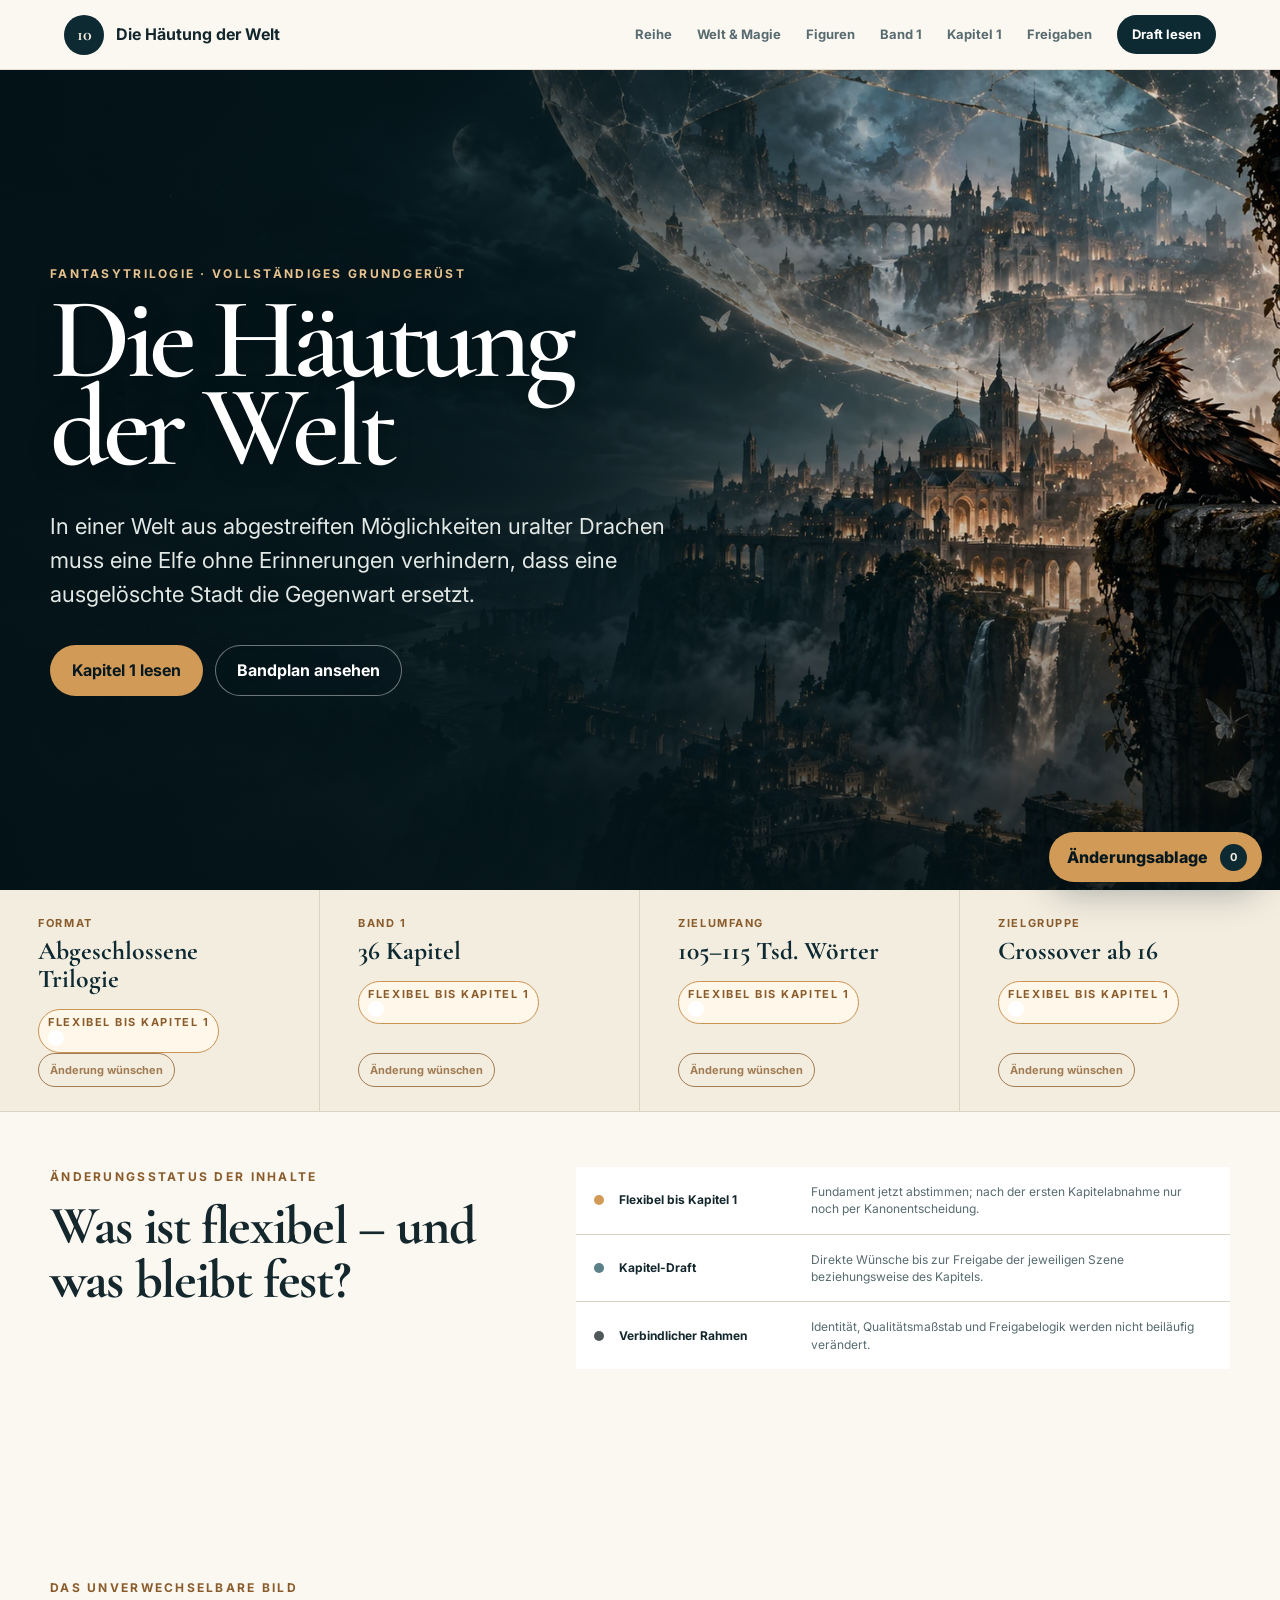
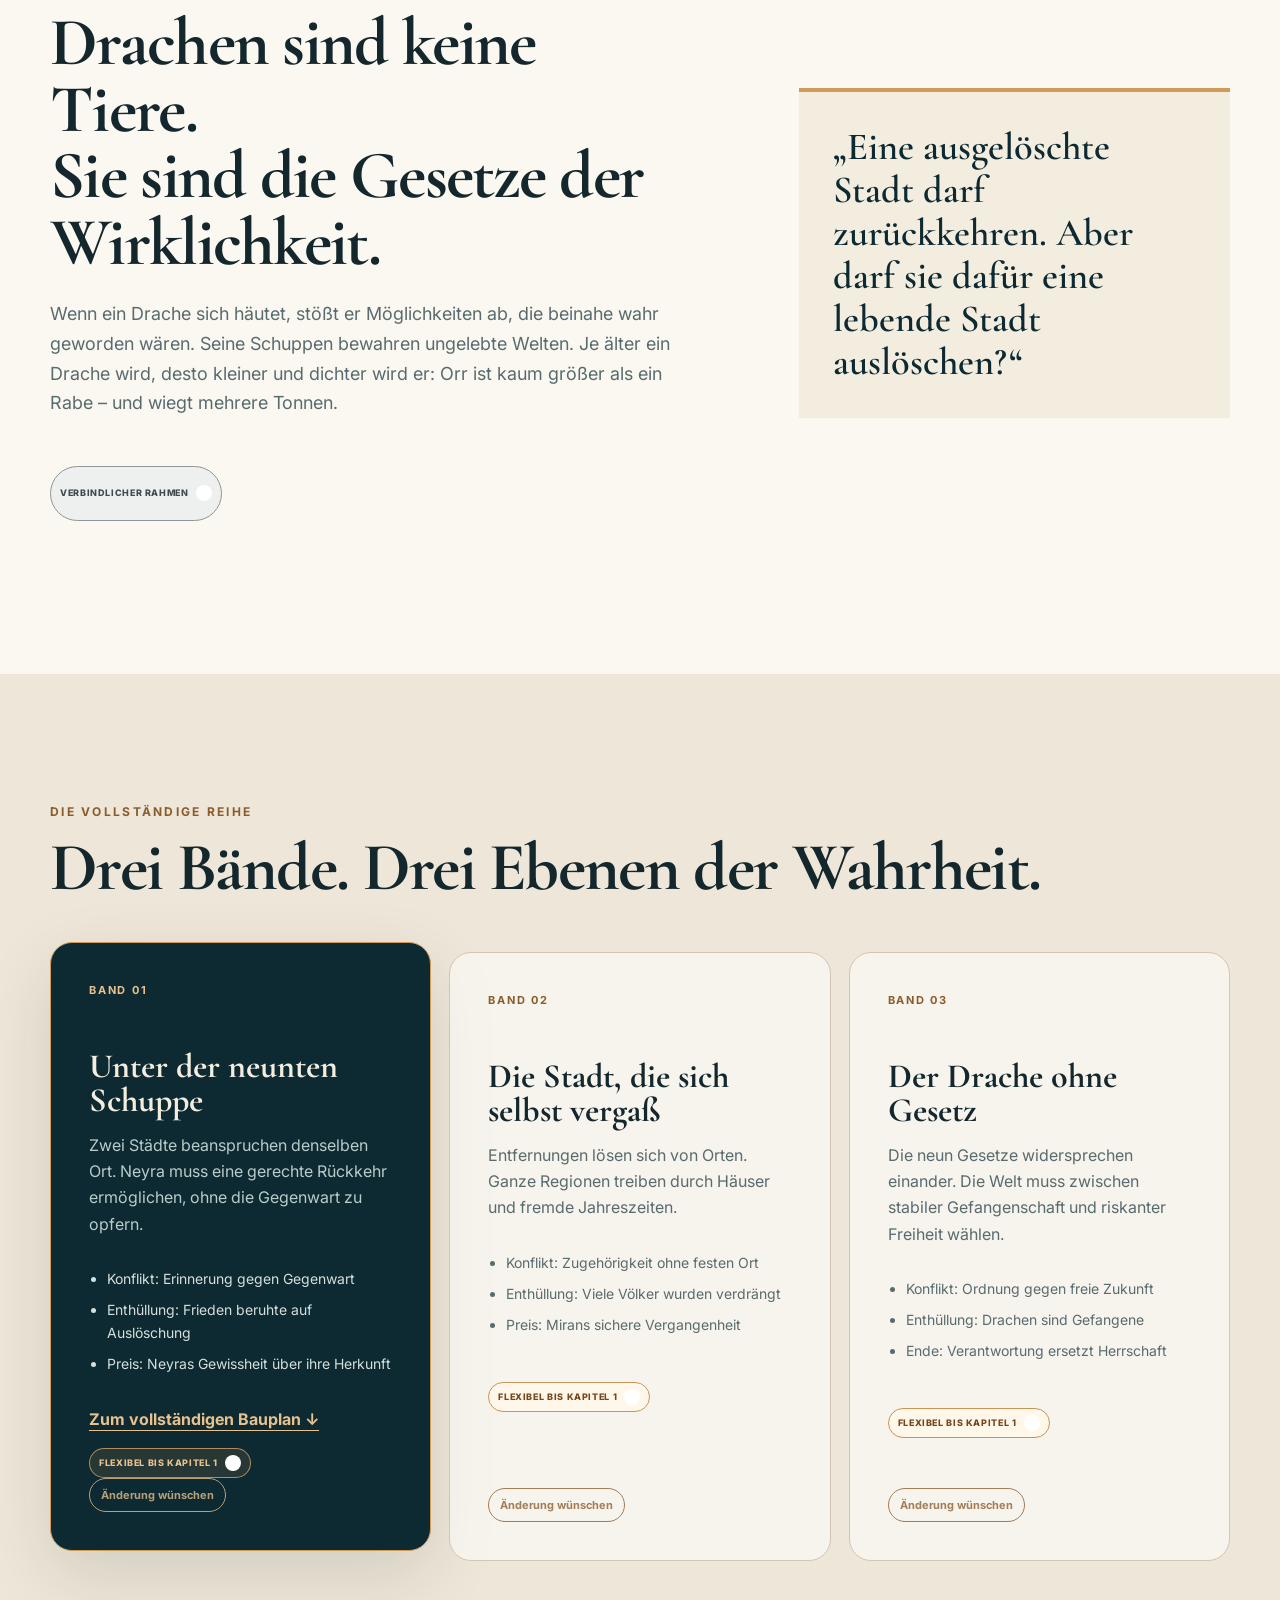
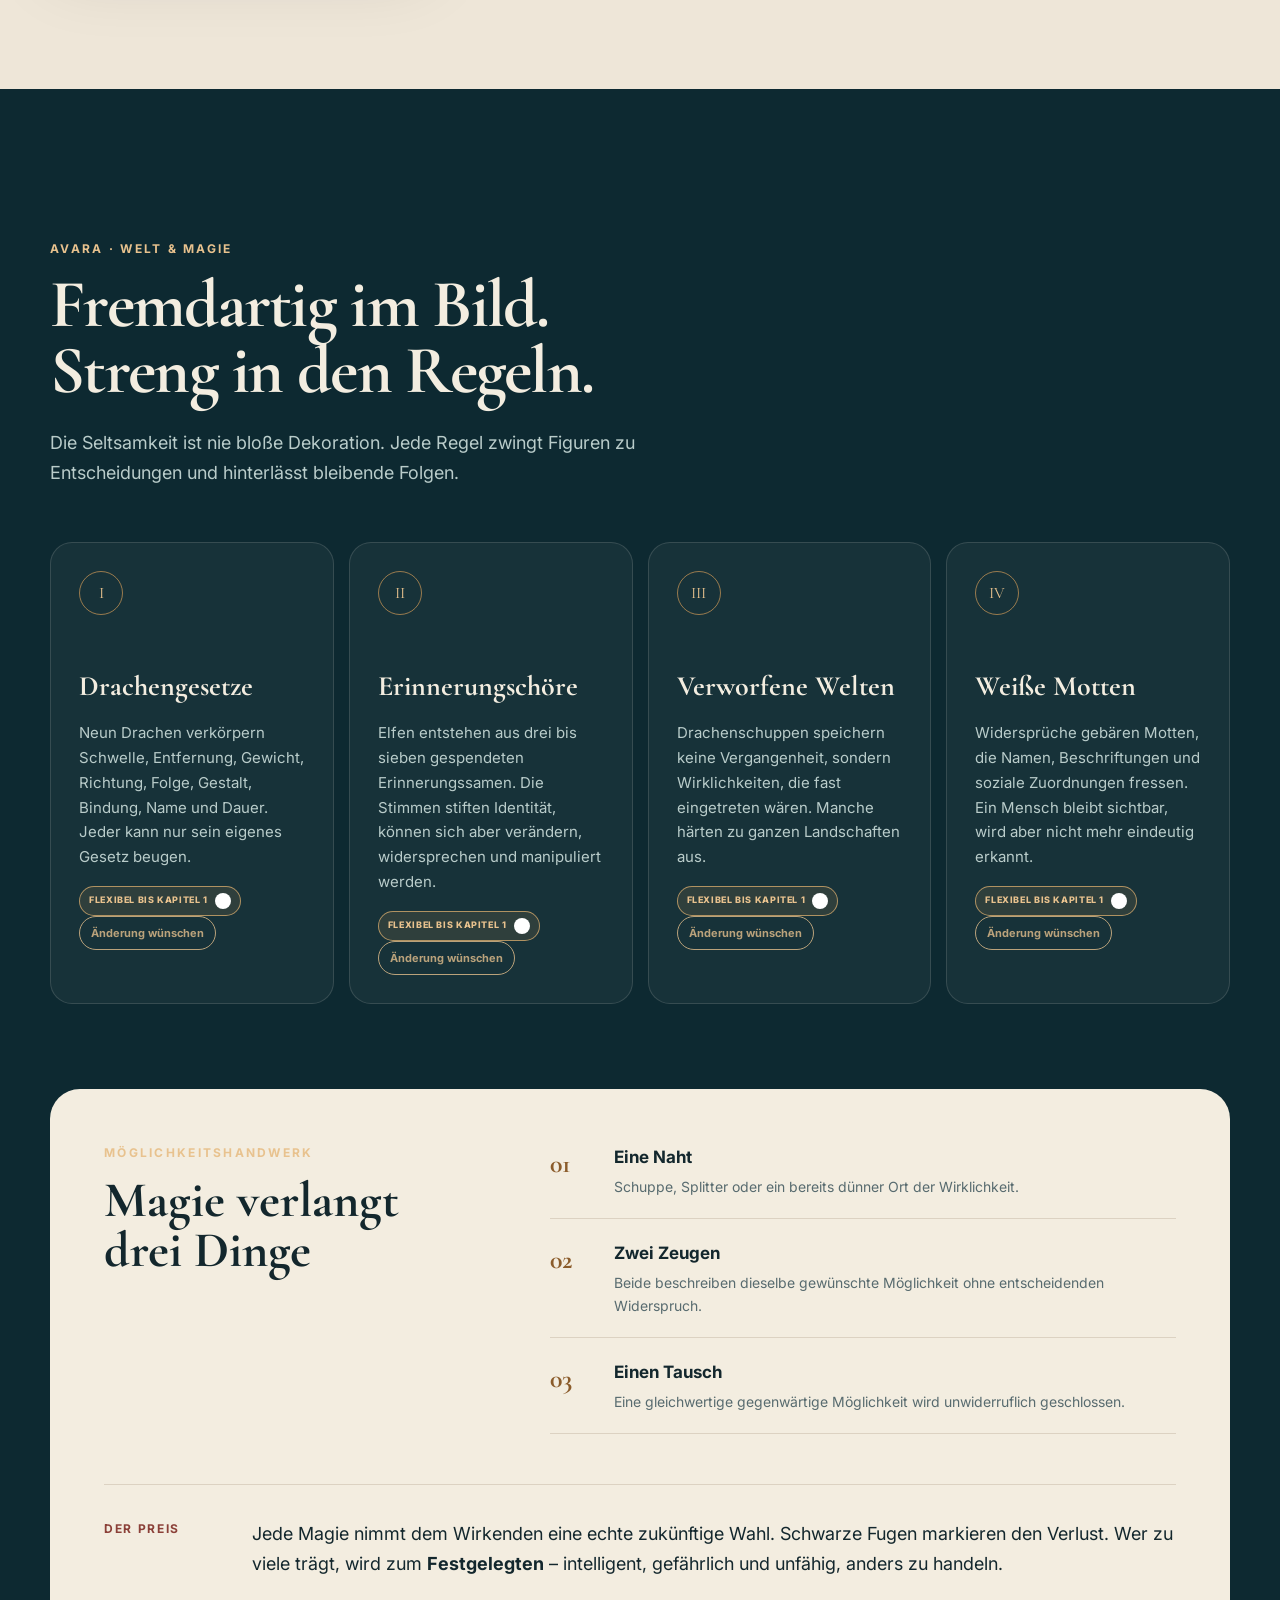
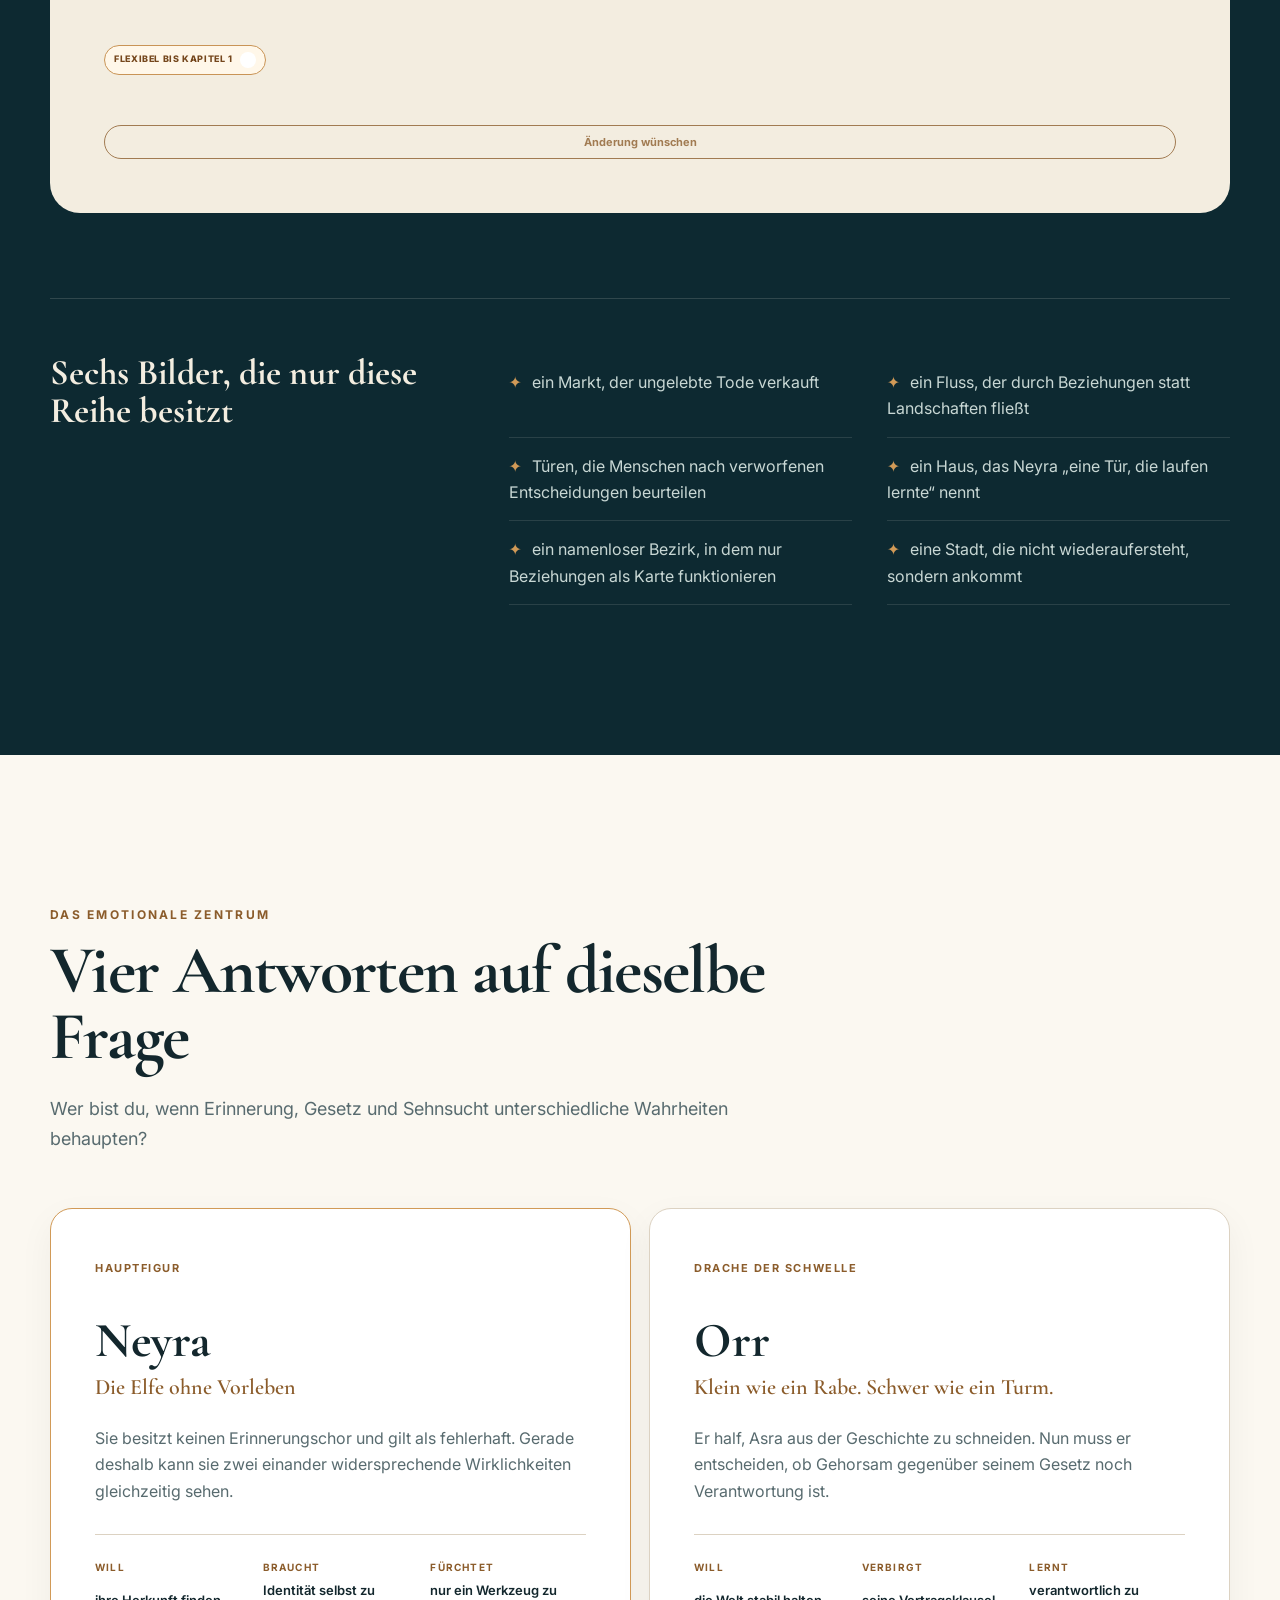
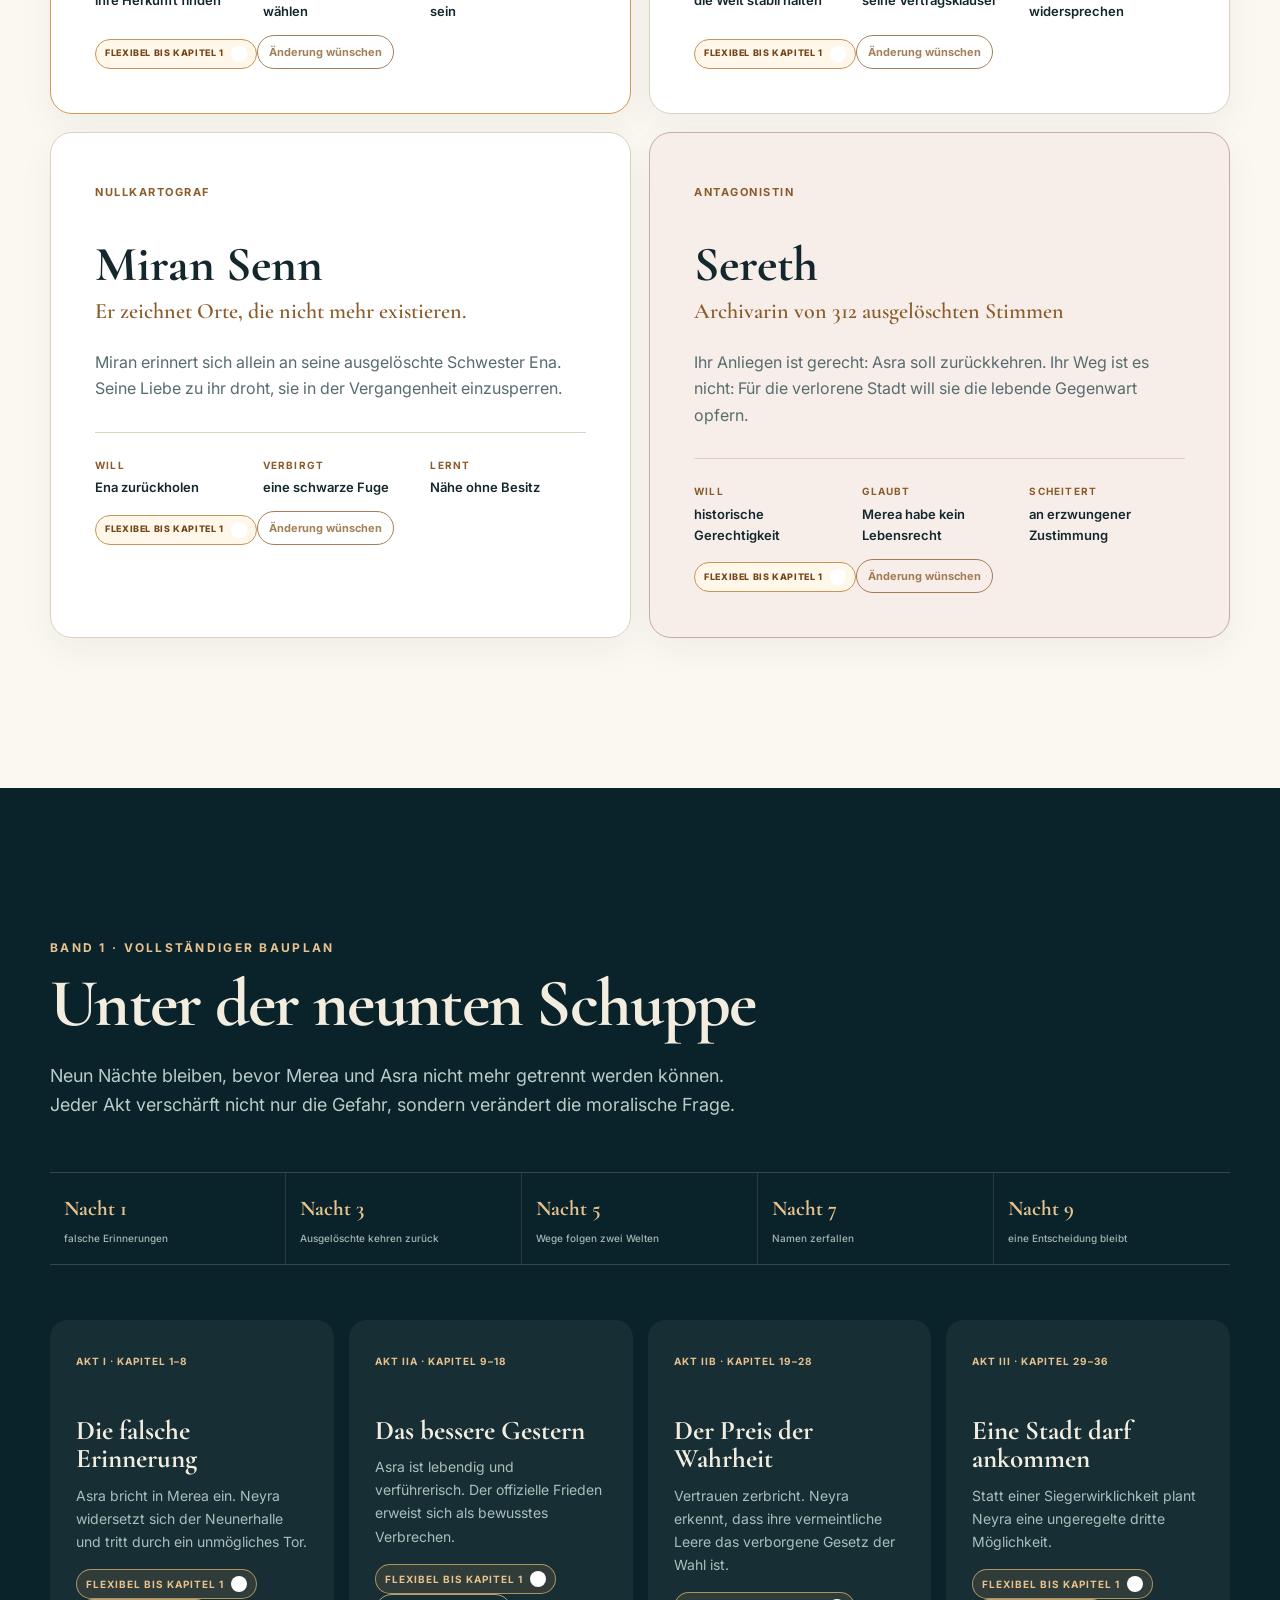
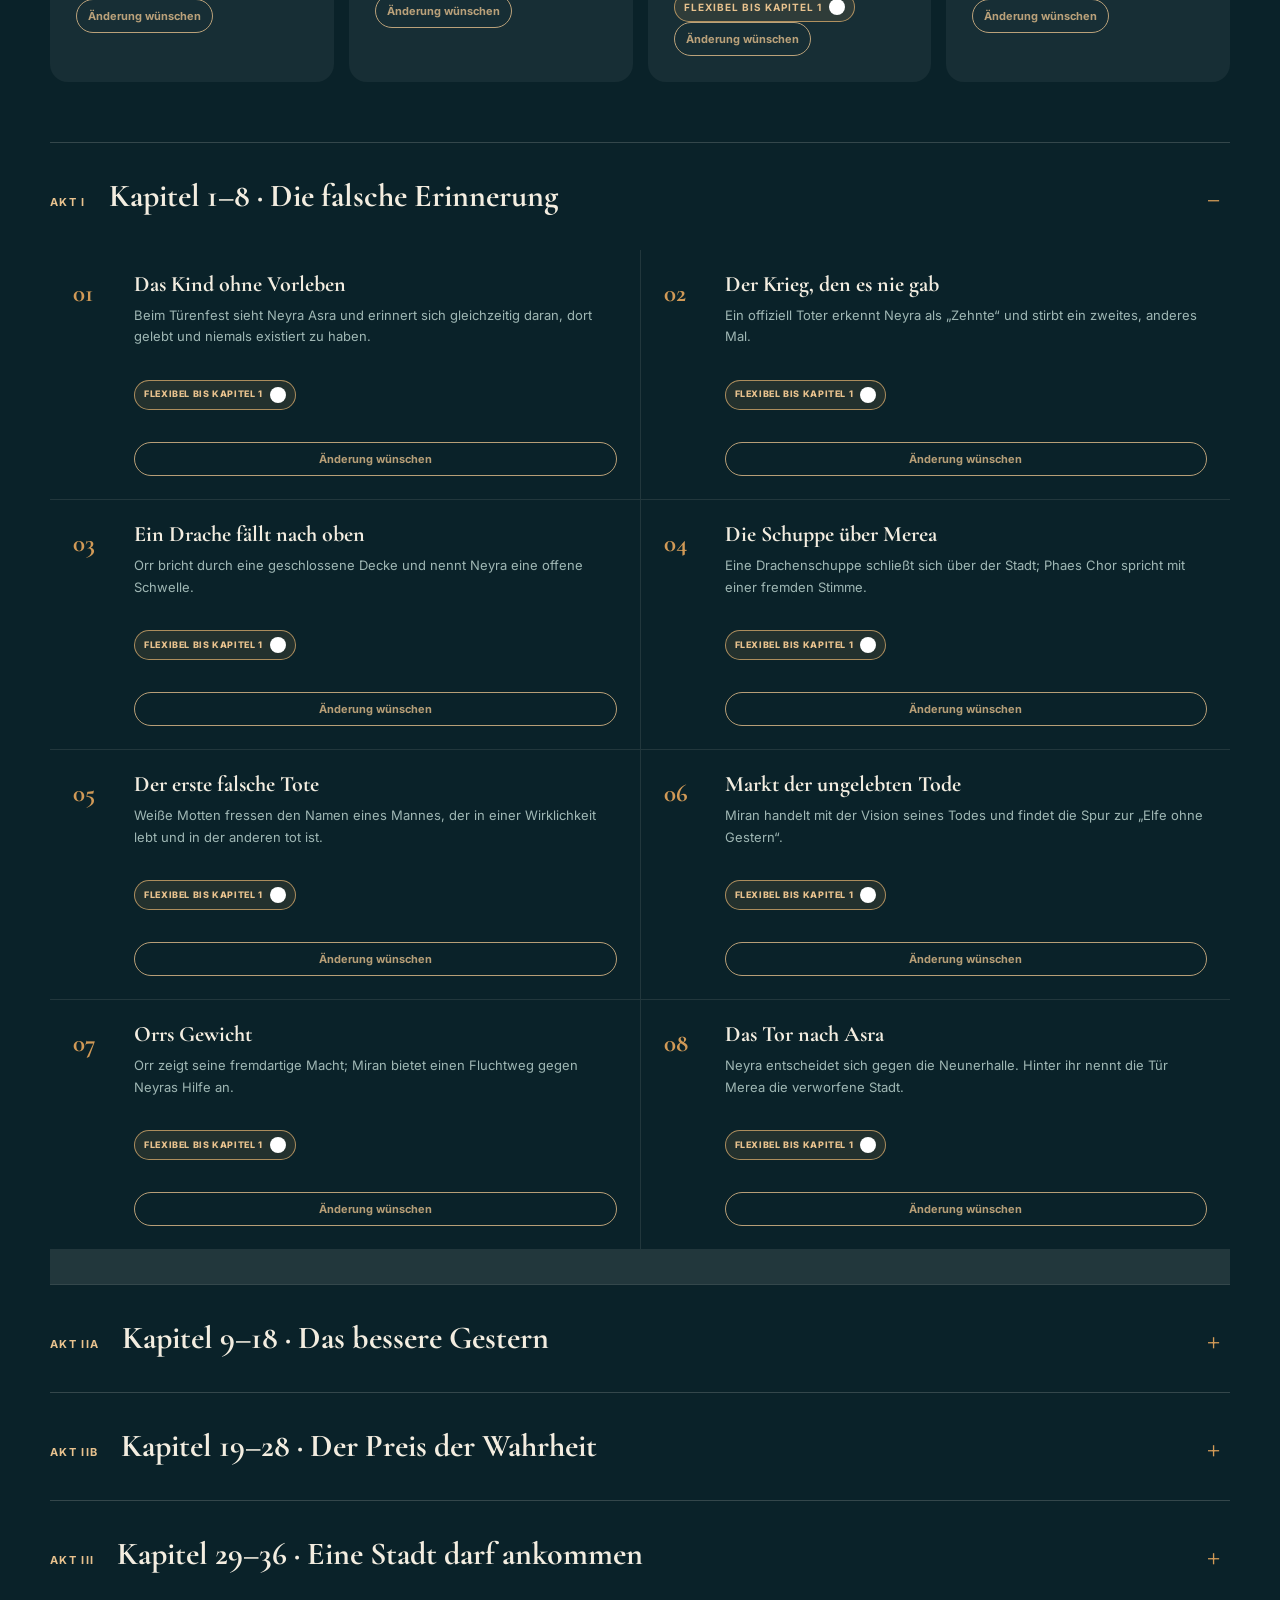
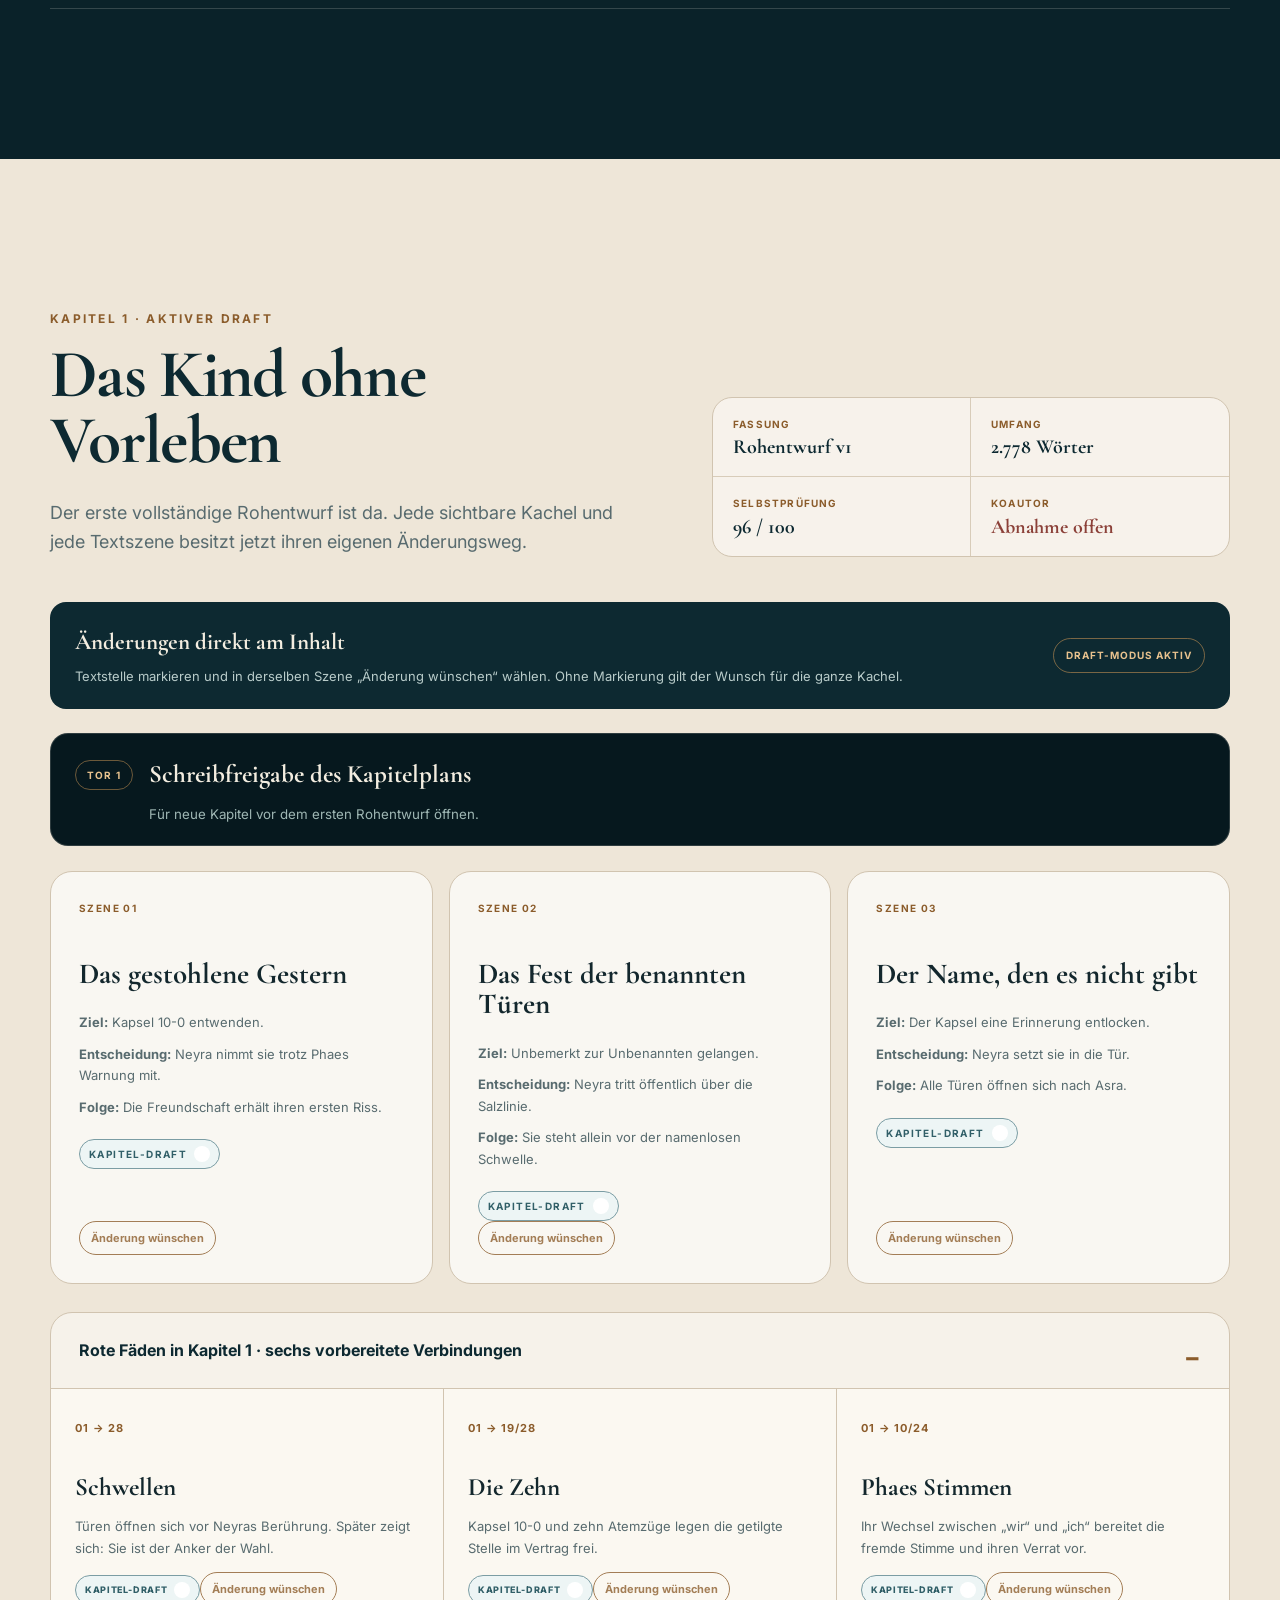
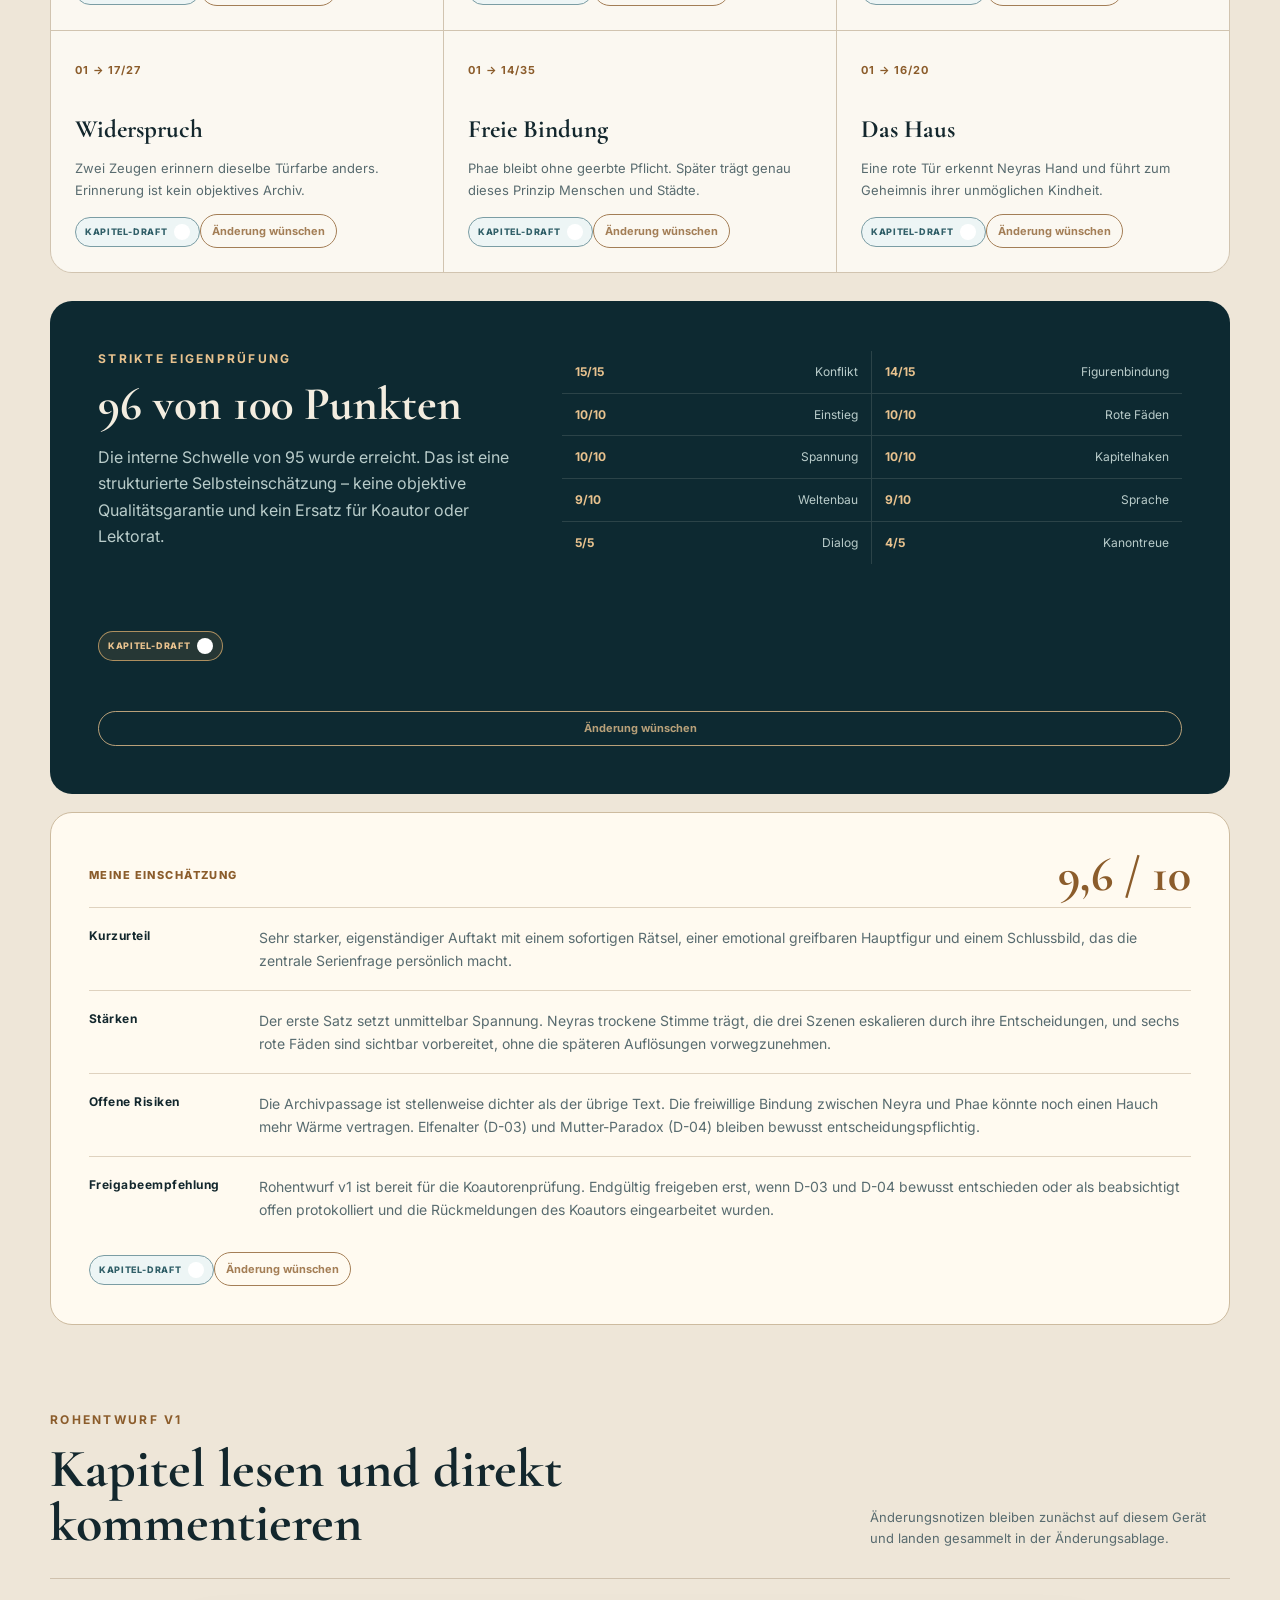
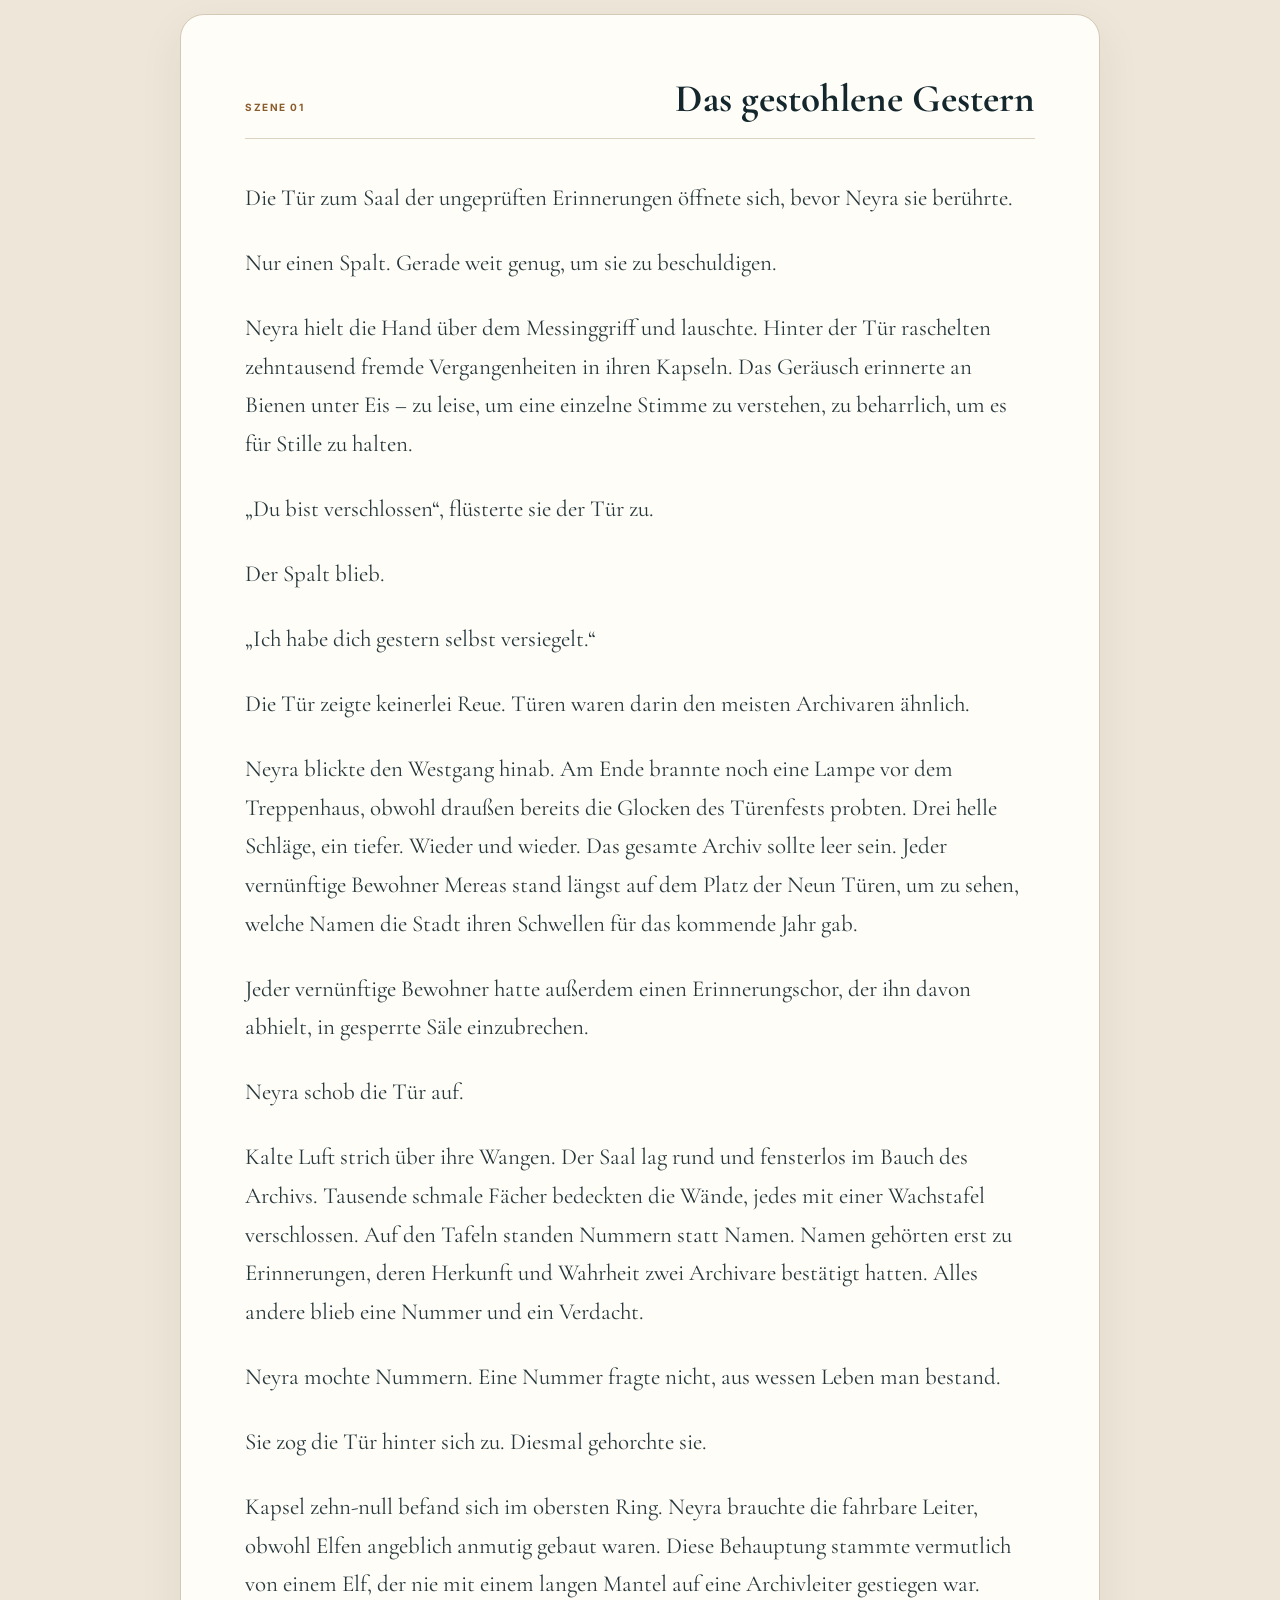
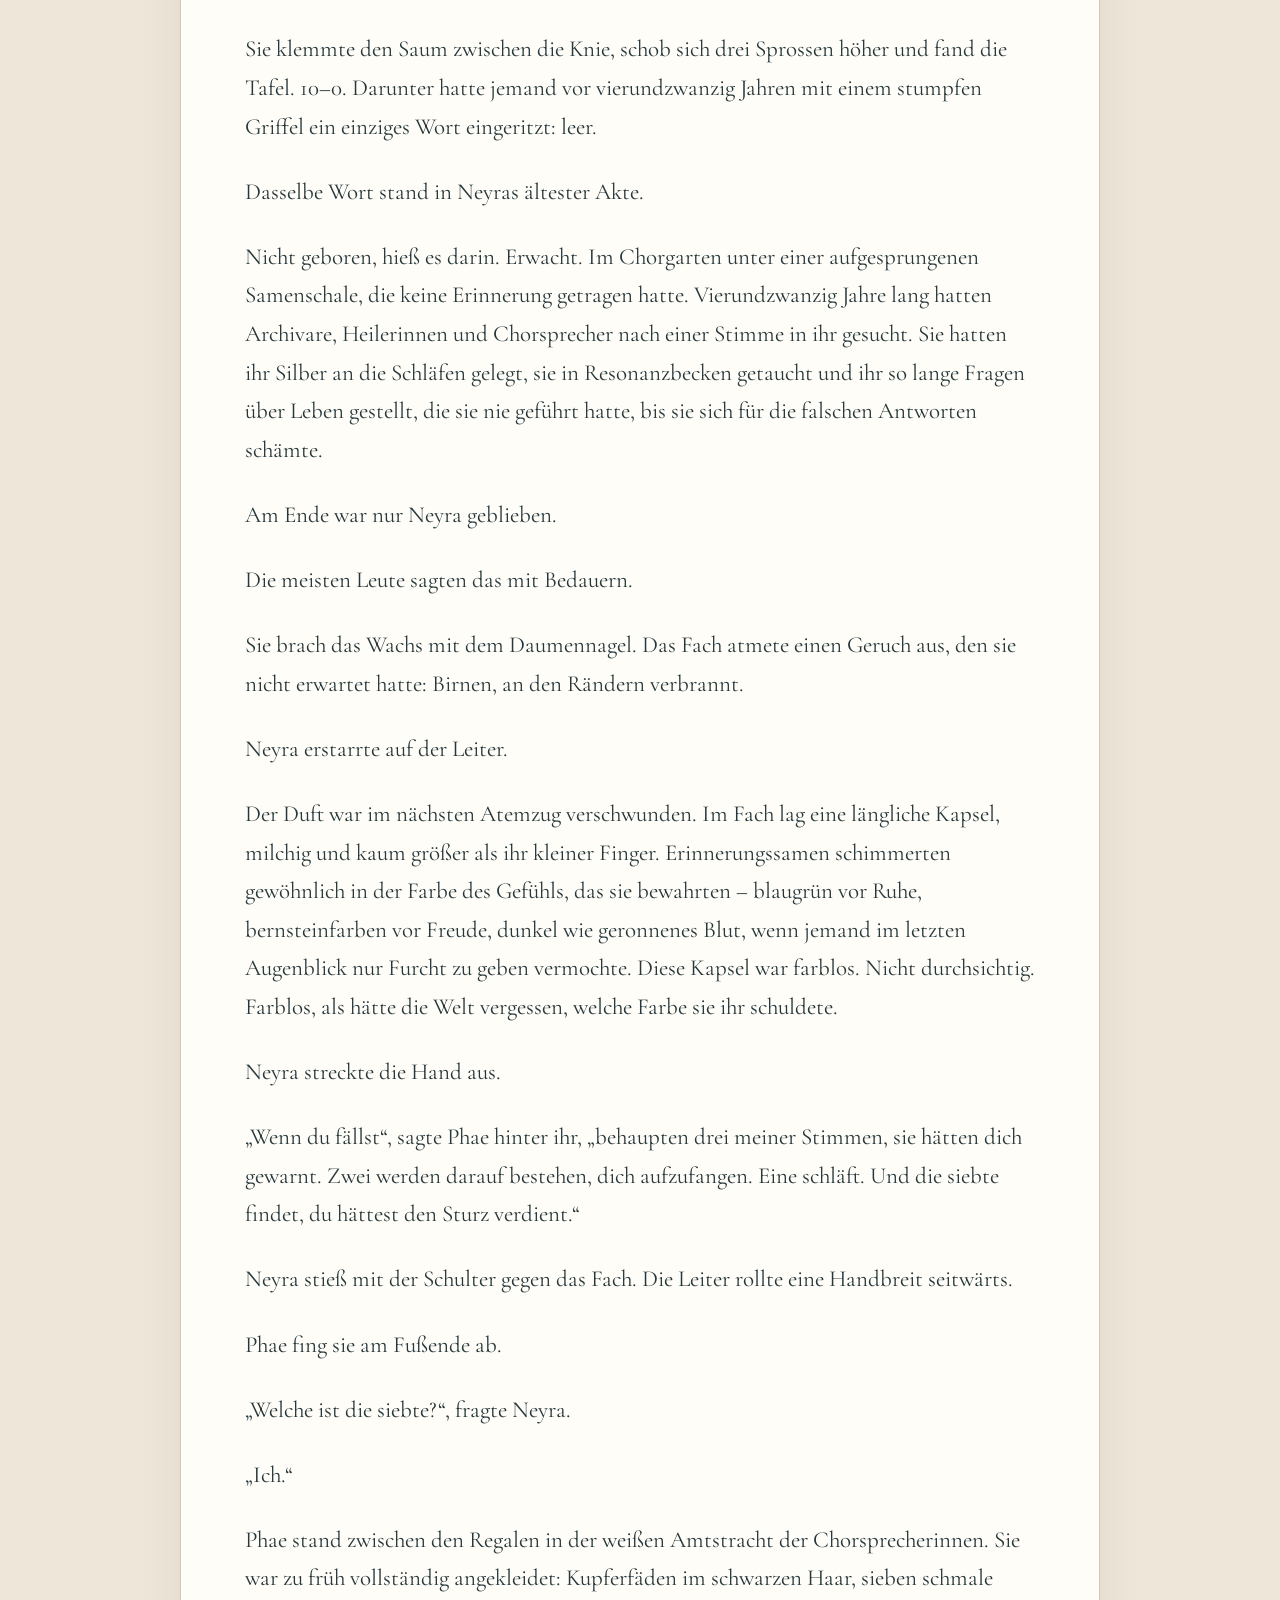
==== index.html @ 6e244fc8 "Aenderungsfenster auf Kacheln kennzeichnen" ====
<!doctype html>
<html lang="de">
  <head>
    <meta charset="utf-8">
    <meta name="viewport" content="width=device-width, initial-scale=1">
    <meta name="description" content="Serienbibel und vollständiger Band-1-Bauplan für die Fantasytrilogie Die Häutung der Welt.">
    <meta name="theme-color" content="#071b22">
    <meta property="og:title" content="Die Häutung der Welt · Serien- und Bandplan">
    <meta property="og:description" content="Drachen sind Gesetze. Ihre Schuppen enthalten verworfene Wirklichkeiten. Entdecke den vollständigen Plan für Band 1.">
    <meta property="og:type" content="website">
    <meta property="og:url" content="https://toni2123a.github.io/Book_DrachenundElfen/">
    <meta property="og:image" content="https://toni2123a.github.io/Book_DrachenundElfen/assets/hero-worldskin.webp">
    <title>Die Häutung der Welt · Band-1-Plan</title>
    <link rel="stylesheet" href="styles.css?v=20261020-4">
    <script src="app.js?v=20261020-4" defer></script>
  </head>
  <body>
    <a class="skip-link" href="#inhalt">Zum Inhalt springen</a>

    <header class="site-header">
      <a class="brand" href="#start" aria-label="Die Häutung der Welt – Startseite">
        <span class="brand-mark" aria-hidden="true">10</span>
        <span>Die Häutung der Welt</span>
      </a>
      <nav aria-label="Hauptnavigation">
        <a href="#reihe">Reihe</a>
        <a href="#welt">Welt &amp; Magie</a>
        <a href="#figuren">Figuren</a>
        <a href="#band1">Band 1</a>
        <a href="#kapitel1">Kapitel 1</a>
        <a href="#freigaben">Freigaben</a>
        <a href="#kapitel1" class="nav-cta">Draft lesen</a>
      </nav>
    </header>

    <main id="inhalt">
      <section class="hero" id="start" aria-labelledby="hero-title">
        <img src="assets/hero-worldskin.webp" alt="Zwei übereinanderliegende nächtliche Städte unter einer gewaltigen Drachenschuppe, bewacht von einem kleinen schwarzen Drachen">
        <div class="hero-shade"></div>
        <div class="hero-copy section-shell">
          <p class="eyebrow">Fantasytrilogie · vollständiges Grundgerüst</p>
          <h1 id="hero-title">Die Häutung<br>der Welt</h1>
          <p class="hero-logline">In einer Welt aus abgestreiften Möglichkeiten uralter Drachen muss eine Elfe ohne Erinnerungen verhindern, dass eine ausgelöschte Stadt die Gegenwart ersetzt.</p>
          <div class="hero-actions">
            <a class="button button-primary" href="#kapitel1">Kapitel 1 lesen</a>
            <a class="button button-ghost" href="#band1">Bandplan ansehen</a>
          </div>
        </div>
      </section>

      <section class="quick-facts" aria-label="Eckdaten">
        <div><span>Format</span><strong>Abgeschlossene Trilogie</strong></div>
        <div><span>Band 1</span><strong>36 Kapitel</strong></div>
        <div><span>Zielumfang</span><strong>105–115 Tsd. Wörter</strong></div>
        <div><span>Zielgruppe</span><strong>Crossover ab 16</strong></div>
      </section>

      <section class="policy-legend section-shell" aria-labelledby="policy-legend-title">
        <div>
          <p class="eyebrow">Änderungsstatus der Inhalte</p>
          <h2 id="policy-legend-title">Was ist flexibel – und was bleibt fest?</h2>
        </div>
        <ul>
          <li><span class="legend-dot foundation"></span><strong>Flexibel bis Kapitel 1</strong><small>Fundament jetzt abstimmen; nach der ersten Kapitelabnahme nur noch per Kanonentscheidung.</small></li>
          <li><span class="legend-dot draft"></span><strong>Kapitel-Draft</strong><small>Direkte Wünsche bis zur Freigabe der jeweiligen Szene beziehungsweise des Kapitels.</small></li>
          <li><span class="legend-dot fixed"></span><strong>Verbindlicher Rahmen</strong><small>Identität, Qualitätsmaßstab und Freigabelogik werden nicht beiläufig verändert.</small></li>
        </ul>
      </section>

      <section class="manifest section-shell" id="reihe" aria-labelledby="manifest-title">
        <div class="section-intro">
          <p class="eyebrow">Das unverwechselbare Bild</p>
          <h2 id="manifest-title">Drachen sind keine Tiere.<br>Sie sind die Gesetze der Wirklichkeit.</h2>
          <p>Wenn ein Drache sich häutet, stößt er Möglichkeiten ab, die beinahe wahr geworden wären. Seine Schuppen bewahren ungelebte Welten. Je älter ein Drache wird, desto kleiner und dichter wird er: Orr ist kaum größer als ein Rabe – und wiegt mehrere Tonnen.</p>
        </div>
        <blockquote>
          <p>„Eine ausgelöschte Stadt darf zurückkehren. Aber darf sie dafür eine lebende Stadt auslöschen?“</p>
        </blockquote>
      </section>

      <section class="series-section">
        <div class="section-shell">
          <p class="eyebrow">Die vollständige Reihe</p>
          <h2>Drei Bände. Drei Ebenen der Wahrheit.</h2>
          <div class="series-grid">
            <article class="book-card featured">
              <span class="book-number">Band 01</span>
              <h3>Unter der neunten Schuppe</h3>
              <p>Zwei Städte beanspruchen denselben Ort. Neyra muss eine gerechte Rückkehr ermöglichen, ohne die Gegenwart zu opfern.</p>
              <ul>
                <li>Konflikt: Erinnerung gegen Gegenwart</li>
                <li>Enthüllung: Frieden beruhte auf Auslöschung</li>
                <li>Preis: Neyras Gewissheit über ihre Herkunft</li>
              </ul>
              <a href="#band1" class="card-link">Zum vollständigen Bauplan ↓</a>
            </article>
            <article class="book-card">
              <span class="book-number">Band 02</span>
              <h3>Die Stadt, die sich selbst vergaß</h3>
              <p>Entfernungen lösen sich von Orten. Ganze Regionen treiben durch Häuser und fremde Jahreszeiten.</p>
              <ul>
                <li>Konflikt: Zugehörigkeit ohne festen Ort</li>
                <li>Enthüllung: Viele Völker wurden verdrängt</li>
                <li>Preis: Mirans sichere Vergangenheit</li>
              </ul>
            </article>
            <article class="book-card">
              <span class="book-number">Band 03</span>
              <h3>Der Drache ohne Gesetz</h3>
              <p>Die neun Gesetze widersprechen einander. Die Welt muss zwischen stabiler Gefangenschaft und riskanter Freiheit wählen.</p>
              <ul>
                <li>Konflikt: Ordnung gegen freie Zukunft</li>
                <li>Enthüllung: Drachen sind Gefangene</li>
                <li>Ende: Verantwortung ersetzt Herrschaft</li>
              </ul>
            </article>
          </div>
        </div>
      </section>

      <section class="world-section" id="welt" aria-labelledby="world-title">
        <div class="section-shell">
          <div class="section-intro light">
            <p class="eyebrow">Avara · Welt &amp; Magie</p>
            <h2 id="world-title">Fremdartig im Bild.<br>Streng in den Regeln.</h2>
            <p>Die Seltsamkeit ist nie bloße Dekoration. Jede Regel zwingt Figuren zu Entscheidungen und hinterlässt bleibende Folgen.</p>
          </div>

          <div class="world-grid">
            <article>
              <span class="glyph" aria-hidden="true">I</span>
              <h3>Drachengesetze</h3>
              <p>Neun Drachen verkörpern Schwelle, Entfernung, Gewicht, Richtung, Folge, Gestalt, Bindung, Name und Dauer. Jeder kann nur sein eigenes Gesetz beugen.</p>
            </article>
            <article>
              <span class="glyph" aria-hidden="true">II</span>
              <h3>Erinnerungschöre</h3>
              <p>Elfen entstehen aus drei bis sieben gespendeten Erinnerungssamen. Die Stimmen stiften Identität, können sich aber verändern, widersprechen und manipuliert werden.</p>
            </article>
            <article>
              <span class="glyph" aria-hidden="true">III</span>
              <h3>Verworfene Welten</h3>
              <p>Drachenschuppen speichern keine Vergangenheit, sondern Wirklichkeiten, die fast eingetreten wären. Manche härten zu ganzen Landschaften aus.</p>
            </article>
            <article>
              <span class="glyph" aria-hidden="true">IV</span>
              <h3>Weiße Motten</h3>
              <p>Widersprüche gebären Motten, die Namen, Beschriftungen und soziale Zuordnungen fressen. Ein Mensch bleibt sichtbar, wird aber nicht mehr eindeutig erkannt.</p>
            </article>
          </div>

          <div class="magic-system">
            <div class="magic-heading">
              <p class="eyebrow">Möglichkeitshandwerk</p>
              <h3>Magie verlangt drei Dinge</h3>
            </div>
            <ol class="magic-steps">
              <li><span>01</span><div><strong>Eine Naht</strong><p>Schuppe, Splitter oder ein bereits dünner Ort der Wirklichkeit.</p></div></li>
              <li><span>02</span><div><strong>Zwei Zeugen</strong><p>Beide beschreiben dieselbe gewünschte Möglichkeit ohne entscheidenden Widerspruch.</p></div></li>
              <li><span>03</span><div><strong>Einen Tausch</strong><p>Eine gleichwertige gegenwärtige Möglichkeit wird unwiderruflich geschlossen.</p></div></li>
            </ol>
            <div class="cost-callout">
              <span>Der Preis</span>
              <p>Jede Magie nimmt dem Wirkenden eine echte zukünftige Wahl. Schwarze Fugen markieren den Verlust. Wer zu viele trägt, wird zum <strong>Festgelegten</strong> – intelligent, gefährlich und unfähig, anders zu handeln.</p>
            </div>
          </div>

          <div class="weird-list">
            <h3>Sechs Bilder, die nur diese Reihe besitzt</h3>
            <ul>
              <li>ein Markt, der ungelebte Tode verkauft</li>
              <li>ein Fluss, der durch Beziehungen statt Landschaften fließt</li>
              <li>Türen, die Menschen nach verworfenen Entscheidungen beurteilen</li>
              <li>ein Haus, das Neyra „eine Tür, die laufen lernte“ nennt</li>
              <li>ein namenloser Bezirk, in dem nur Beziehungen als Karte funktionieren</li>
              <li>eine Stadt, die nicht wiederaufersteht, sondern ankommt</li>
            </ul>
          </div>
        </div>
      </section>

      <section class="characters section-shell" id="figuren" aria-labelledby="characters-title">
        <div class="section-intro">
          <p class="eyebrow">Das emotionale Zentrum</p>
          <h2 id="characters-title">Vier Antworten auf dieselbe Frage</h2>
          <p>Wer bist du, wenn Erinnerung, Gesetz und Sehnsucht unterschiedliche Wahrheiten behaupten?</p>
        </div>
        <div class="character-grid">
          <article class="character-card primary">
            <span class="role">Hauptfigur</span>
            <h3>Neyra</h3>
            <p class="character-hook">Die Elfe ohne Vorleben</p>
            <p>Sie besitzt keinen Erinnerungschor und gilt als fehlerhaft. Gerade deshalb kann sie zwei einander widersprechende Wirklichkeiten gleichzeitig sehen.</p>
            <dl><div><dt>Will</dt><dd>ihre Herkunft finden</dd></div><div><dt>Braucht</dt><dd>Identität selbst zu wählen</dd></div><div><dt>Fürchtet</dt><dd>nur ein Werkzeug zu sein</dd></div></dl>
          </article>
          <article class="character-card">
            <span class="role">Drache der Schwelle</span>
            <h3>Orr</h3>
            <p class="character-hook">Klein wie ein Rabe. Schwer wie ein Turm.</p>
            <p>Er half, Asra aus der Geschichte zu schneiden. Nun muss er entscheiden, ob Gehorsam gegenüber seinem Gesetz noch Verantwortung ist.</p>
            <dl><div><dt>Will</dt><dd>die Welt stabil halten</dd></div><div><dt>Verbirgt</dt><dd>seine Vertragsklausel</dd></div><div><dt>Lernt</dt><dd>verantwortlich zu widersprechen</dd></div></dl>
          </article>
          <article class="character-card">
            <span class="role">Nullkartograf</span>
            <h3>Miran Senn</h3>
            <p class="character-hook">Er zeichnet Orte, die nicht mehr existieren.</p>
            <p>Miran erinnert sich allein an seine ausgelöschte Schwester Ena. Seine Liebe zu ihr droht, sie in der Vergangenheit einzusperren.</p>
            <dl><div><dt>Will</dt><dd>Ena zurückholen</dd></div><div><dt>Verbirgt</dt><dd>eine schwarze Fuge</dd></div><div><dt>Lernt</dt><dd>Nähe ohne Besitz</dd></div></dl>
          </article>
          <article class="character-card antagonist">
            <span class="role">Antagonistin</span>
            <h3>Sereth</h3>
            <p class="character-hook">Archivarin von 312 ausgelöschten Stimmen</p>
            <p>Ihr Anliegen ist gerecht: Asra soll zurückkehren. Ihr Weg ist es nicht: Für die verlorene Stadt will sie die lebende Gegenwart opfern.</p>
            <dl><div><dt>Will</dt><dd>historische Gerechtigkeit</dd></div><div><dt>Glaubt</dt><dd>Merea habe kein Lebensrecht</dd></div><div><dt>Scheitert</dt><dd>an erzwungener Zustimmung</dd></div></dl>
          </article>
        </div>
      </section>

      <section class="plot-section" id="band1" aria-labelledby="plot-title">
        <div class="section-shell">
          <div class="section-intro light">
            <p class="eyebrow">Band 1 · vollständiger Bauplan</p>
            <h2 id="plot-title">Unter der neunten Schuppe</h2>
            <p>Neun Nächte bleiben, bevor Merea und Asra nicht mehr getrennt werden können. Jeder Akt verschärft nicht nur die Gefahr, sondern verändert die moralische Frage.</p>
          </div>

          <div class="clock" aria-label="Eskalation über neun Nächte">
            <span>Nacht 1<small>falsche Erinnerungen</small></span>
            <span>Nacht 3<small>Ausgelöschte kehren zurück</small></span>
            <span>Nacht 5<small>Wege folgen zwei Welten</small></span>
            <span>Nacht 7<small>Namen zerfallen</small></span>
            <span>Nacht 9<small>eine Entscheidung bleibt</small></span>
          </div>

          <div class="acts">
            <article><span>Akt I · Kapitel 1–8</span><h3>Die falsche Erinnerung</h3><p>Asra bricht in Merea ein. Neyra widersetzt sich der Neunerhalle und tritt durch ein unmögliches Tor.</p></article>
            <article><span>Akt IIa · Kapitel 9–18</span><h3>Das bessere Gestern</h3><p>Asra ist lebendig und verführerisch. Der offizielle Frieden erweist sich als bewusstes Verbrechen.</p></article>
            <article><span>Akt IIb · Kapitel 19–28</span><h3>Der Preis der Wahrheit</h3><p>Vertrauen zerbricht. Neyra erkennt, dass ihre vermeintliche Leere das verborgene Gesetz der Wahl ist.</p></article>
            <article><span>Akt III · Kapitel 29–36</span><h3>Eine Stadt darf ankommen</h3><p>Statt einer Siegerwirklichkeit plant Neyra eine ungeregelte dritte Möglichkeit.</p></article>
          </div>

          <div class="chapter-list">
            <details open>
              <summary><span>Akt I</span> Kapitel 1–8 · Die falsche Erinnerung</summary>
              <div class="chapter-grid">
                <article><b>01</b><div><h4>Das Kind ohne Vorleben</h4><p>Beim Türenfest sieht Neyra Asra und erinnert sich gleichzeitig daran, dort gelebt und niemals existiert zu haben.</p></div></article>
                <article><b>02</b><div><h4>Der Krieg, den es nie gab</h4><p>Ein offiziell Toter erkennt Neyra als „Zehnte“ und stirbt ein zweites, anderes Mal.</p></div></article>
                <article><b>03</b><div><h4>Ein Drache fällt nach oben</h4><p>Orr bricht durch eine geschlossene Decke und nennt Neyra eine offene Schwelle.</p></div></article>
                <article><b>04</b><div><h4>Die Schuppe über Merea</h4><p>Eine Drachenschuppe schließt sich über der Stadt; Phaes Chor spricht mit einer fremden Stimme.</p></div></article>
                <article><b>05</b><div><h4>Der erste falsche Tote</h4><p>Weiße Motten fressen den Namen eines Mannes, der in einer Wirklichkeit lebt und in der anderen tot ist.</p></div></article>
                <article><b>06</b><div><h4>Markt der ungelebten Tode</h4><p>Miran handelt mit der Vision seines Todes und findet die Spur zur „Elfe ohne Gestern“.</p></div></article>
                <article><b>07</b><div><h4>Orrs Gewicht</h4><p>Orr zeigt seine fremdartige Macht; Miran bietet einen Fluchtweg gegen Neyras Hilfe an.</p></div></article>
                <article><b>08</b><div><h4>Das Tor nach Asra</h4><p>Neyra entscheidet sich gegen die Neunerhalle. Hinter ihr nennt die Tür Merea die verworfene Stadt.</p></div></article>
              </div>
            </details>

            <details>
              <summary><span>Akt IIa</span> Kapitel 9–18 · Das bessere Gestern</summary>
              <div class="chapter-grid">
                <article><b>09</b><div><h4>Stadt aus dem Satz davor</h4><p>Sereth hält Asra zusammen und erfährt, dass der letzte Anker eingetroffen ist.</p></div></article>
                <article><b>10</b><div><h4>Sieben Stimmen in einem Körper</h4><p>Phaes fremde Stimme nennt Iven, den ersten Zeugen des Vertrages.</p></div></article>
                <article><b>11</b><div><h4>Die weißen Motten</h4><p>Neyra rettet Iven und entdeckt, dass die Motten sie nur umkreisen.</p></div></article>
                <article><b>12</b><div><h4>Karte eines Ortes, der Nein sagt</h4><p>Miran sieht Ena hinter einer Schwelle, die seine schwarze Fuge nicht überschreiten lässt.</p></div></article>
                <article><b>13</b><div><h4>Zeuge Nummer eins</h4><p>Iven erinnert zwei Verträge. Neyra akzeptiert beide und erhält einen halben Satz.</p></div></article>
                <article><b>14</b><div><h4>Der Fluss bergauf</h4><p>Ein Fluss akzeptiert Neyra erst, als Miran ihre frei gewählte Beziehung anerkennt.</p></div></article>
                <article><b>15</b><div><h4>Sereths Angebot</h4><p>Sereth bietet Neyra einen Chor und zeigt, dass Asras Bewohner keine Schatten sind.</p></div></article>
                <article><b>16</b><div><h4>Ein besseres Gestern</h4><p>Eine mögliche Neyra besitzt alles, wonach die echte sich sehnt – und bittet, nicht übernommen zu werden.</p></div></article>
                <article><b>17</b><div><h4>Was die Elfen erben</h4><p>Die offiziellen Chöre verraten durch dieselbe geglättete Formulierung ihre Manipulation.</p></div></article>
                <article><b>18</b><div><h4>Die erste Naht</h4><p>Der Vertrag beweist die absichtliche Auslöschung. Sereth beginnt heimlich den Rücktausch.</p></div></article>
              </div>
            </details>

            <details>
              <summary><span>Akt IIb</span> Kapitel 19–28 · Der Preis der Wahrheit</summary>
              <div class="chapter-grid">
                <article><b>19</b><div><h4>Neun Gesetze, zehn Schatten</h4><p>Neun Drachenbilder werfen zehn Schatten; einer trägt Neyras Spiegelbild.</p></div></article>
                <article><b>20</b><div><h4>Das Haus, das Neyra kennt</h4><p>Ein unmöglich vertrautes Haus nennt sie „eine Tür, die laufen lernte“.</p></div></article>
                <article><b>21</b><div><h4>Der Mann mit nur einer Zukunft</h4><p>Neyra besiegt den Festgelegten Tal, indem sie seine einzige Kausalkette verändert.</p></div></article>
                <article><b>22</b><div><h4>Orrs erster Name</h4><p>Orr gesteht, selbst die Klausel geschrieben zu haben, die Asra auslöschte.</p></div></article>
                <article><b>23</b><div><h4>Das Begräbnis einer Möglichkeit</h4><p>Miran rettet Neyra; sein Preis offenbart, dass er Merea bald nie wieder betreten kann.</p></div></article>
                <article><b>24</b><div><h4>Phaes Verrat</h4><p>Phae gibt Sereth den ersten Anker, gedrängt von der Stimme Asras in ihrem Chor.</p></div></article>
                <article><b>25</b><div><h4>Die Stadt wählt zurück</h4><p>Neyra stabilisiert ein Hospital beider Städte und beweist unbewusst mögliche Koexistenz.</p></div></article>
                <article><b>26</b><div><h4>Schwester im weißen Regen</h4><p>Ena weigert sich, nur die Schwester aus Mirans Erinnerung zu sein.</p></div></article>
                <article><b>27</b><div><h4>Der Chor lügt</h4><p>Sereth zwingt 312 widersprechende Stimmen zur Einheit und startet den Rücktausch.</p></div></article>
                <article><b>28</b><div><h4>Neyras wahre Leere</h4><p>Neyra erkennt sich als lebenden Anker des verborgenen Gesetzes der Wahl.</p></div></article>
              </div>
            </details>

            <details>
              <summary><span>Akt III</span> Kapitel 29–36 · Eine Stadt darf ankommen</summary>
              <div class="chapter-grid">
                <article><b>29</b><div><h4>Zwei Wahrheiten</h4><p>Neyra überzeugt Orr und Miran: Asra soll ankommen, nicht die Vergangenheit ersetzen.</p></div></article>
                <article><b>30</b><div><h4>Unter der neunten Schuppe</h4><p>Die Schuppe bietet jedem eine perfekte Welt. Neyra weist ihre chortragende Version zurück.</p></div></article>
                <article><b>31</b><div><h4>Markt ohne Namen</h4><p>Nur Mirans Karte freiwilliger Beziehungen führt durch den namenlosen Bezirk.</p></div></article>
                <article><b>32</b><div><h4>Die erste Zeugin widerruft</h4><p>Iven bleibt frei, sein Zeugnis zurückzuziehen. Phae bietet ihr eigenes an.</p></div></article>
                <article><b>33</b><div><h4>Sereth öffnet die Welt</h4><p>Merea verschwindet unter Asra, weil Sereth Gerechtigkeit weiterhin mit Ersetzung verwechselt.</p></div></article>
                <article><b>34</b><div><h4>Der Drache bricht sein Gesetz</h4><p>Orr nennt eine Schwelle gleichzeitig Grenze und Einladung – und widerspricht seinem Wesen.</p></div></article>
                <article><b>35</b><div><h4>Eine Stadt darf ankommen</h4><p>Neyra opfert die Gewissheit über ihre Herkunft. Asra kehrt zurück, ohne jemanden zu ersetzen.</p></div></article>
                <article><b>36</b><div><h4>Die zehnte Häutung</h4><p>Die Städte beginnen neu. Am Horizont häutet sich der Drache der Entfernung.</p></div></article>
              </div>
            </details>
          </div>
        </div>
      </section>

      <section class="draft-section" id="kapitel1" aria-labelledby="draft-title">
        <div class="section-shell">
          <div class="draft-header">
            <div class="section-intro light">
              <p class="eyebrow">Kapitel 1 · aktiver Draft</p>
              <h2 id="draft-title">Das Kind ohne Vorleben</h2>
              <p>Der erste vollständige Rohentwurf ist da. Jede sichtbare Kachel und jede Textszene besitzt jetzt ihren eigenen Änderungsweg.</p>
            </div>
            <div class="draft-status" aria-label="Status des Kapitelentwurfs">
              <span><small>Fassung</small><strong>Rohentwurf v1</strong></span>
              <span><small>Umfang</small><strong>2.778 Wörter</strong></span>
              <span><small>Selbstprüfung</small><strong>96 / 100</strong></span>
              <span class="pending"><small>Koautor</small><strong>Abnahme offen</strong></span>
            </div>
          </div>

          <div class="draft-instructions">
            <div>
              <strong>Änderungen direkt am Inhalt</strong>
              <p>Textstelle markieren und in derselben Szene „Änderung wünschen“ wählen. Ohne Markierung gilt der Wunsch für die ganze Kachel.</p>
            </div>
            <span class="draft-mode-badge">Draft-Modus aktiv</span>
          </div>

          <details class="chapter-inline-gate plan-gate">
            <summary><span class="stage-badge">Tor 1</span><strong>Schreibfreigabe des Kapitelplans</strong><small>Für neue Kapitel vor dem ersten Rohentwurf öffnen.</small></summary>
            <article class="approval-panel">
              <form class="approval-form" id="writingApprovalForm" data-kind="schreibfreigabe">
                <div class="form-row">
                  <label>Koautor · Name oder Kürzel<input name="reviewer" autocomplete="name" required placeholder="z. B. AB"></label>
                  <label>Kapitelnummer<input name="chapter" type="number" min="1" max="36" value="1" required></label>
                </div>
                <label>Titel des Kapitels<input name="chapterTitle" value="Das Kind ohne Vorleben" required></label>
                <label>geprüfte Planversion<input name="version" value="Plan v1 · 20.10.2026" required></label>
                <label>Entscheidung<select name="decision" required><option value="">Bitte auswählen</option><option value="Schreibfreigabe erteilt">Schreibfreigabe erteilen</option><option value="Noch nicht freigegeben – Änderungen erforderlich">Noch nicht freigeben</option></select></label>
                <fieldset>
                  <legend>Plan geprüft</legend>
                  <label><input type="checkbox" name="check" value="Ziel, Konflikt und Ergebnis" required> Ziel, Konflikt und Ergebnis</label>
                  <label><input type="checkbox" name="check" value="Figurenmotivation und Perspektive" required> Figurenmotivation und Perspektive</label>
                  <label><input type="checkbox" name="check" value="Weltregeln, Setups und Folgekapitel" required> Weltregeln, Setups und Folgekapitel</label>
                </fieldset>
                <label>Anmerkung oder notwendige Änderung<textarea name="notes" rows="3" required placeholder="Bei Freigabe z. B. ‚ohne weitere Anmerkung‘; sonst konkret ändern."></textarea></label>
                <label class="consent"><input type="checkbox" name="declaration" required><span>Diese Entscheidung gilt ausschließlich für die oben genannte Planversion.</span></label>
                <div class="form-actions"><button class="button button-primary" type="button" data-action="copy">Protokoll kopieren</button><button class="button button-secondary light-button" type="button" data-action="download">Protokoll herunterladen</button></div>
                <p class="form-status" role="status" aria-live="polite">Noch keine Schreibfreigabe erstellt.</p>
              </form>
            </article>
          </details>

          <div class="blueprint-grid">
            <article data-change-target="Kapitel 1 · Szene 1 · Das gestohlene Gestern">
              <span>Szene 01</span>
              <h3>Das gestohlene Gestern</h3>
              <p><b>Ziel:</b> Kapsel 10-0 entwenden.</p>
              <p><b>Entscheidung:</b> Neyra nimmt sie trotz Phaes Warnung mit.</p>
              <p><b>Folge:</b> Die Freundschaft erhält ihren ersten Riss.</p>
            </article>
            <article data-change-target="Kapitel 1 · Szene 2 · Das Fest der benannten Türen">
              <span>Szene 02</span>
              <h3>Das Fest der benannten Türen</h3>
              <p><b>Ziel:</b> Unbemerkt zur Unbenannten gelangen.</p>
              <p><b>Entscheidung:</b> Neyra tritt öffentlich über die Salzlinie.</p>
              <p><b>Folge:</b> Sie steht allein vor der namenlosen Schwelle.</p>
            </article>
            <article data-change-target="Kapitel 1 · Szene 3 · Der Name, den es nicht gibt">
              <span>Szene 03</span>
              <h3>Der Name, den es nicht gibt</h3>
              <p><b>Ziel:</b> Der Kapsel eine Erinnerung entlocken.</p>
              <p><b>Entscheidung:</b> Neyra setzt sie in die Tür.</p>
              <p><b>Folge:</b> Alle Türen öffnen sich nach Asra.</p>
            </article>
          </div>

          <details class="thread-map" open>
            <summary>Rote Fäden in Kapitel 1 · sechs vorbereitete Verbindungen</summary>
            <div class="thread-grid">
              <article data-change-target="Roter Faden · Neyra und die Schwellen"><b>01 → 28</b><h3>Schwellen</h3><p>Türen öffnen sich vor Neyras Berührung. Später zeigt sich: Sie ist der Anker der Wahl.</p></article>
              <article data-change-target="Roter Faden · Das verschwiegene Zehnte"><b>01 → 19/28</b><h3>Die Zehn</h3><p>Kapsel 10-0 und zehn Atemzüge legen die getilgte Stelle im Vertrag frei.</p></article>
              <article data-change-target="Roter Faden · Phaes Chor"><b>01 → 10/24</b><h3>Phaes Stimmen</h3><p>Ihr Wechsel zwischen „wir“ und „ich“ bereitet die fremde Stimme und ihren Verrat vor.</p></article>
              <article data-change-target="Roter Faden · Formbare Erinnerung"><b>01 → 17/27</b><h3>Widerspruch</h3><p>Zwei Zeugen erinnern dieselbe Türfarbe anders. Erinnerung ist kein objektives Archiv.</p></article>
              <article data-change-target="Roter Faden · Gewählte Zugehörigkeit"><b>01 → 14/35</b><h3>Freie Bindung</h3><p>Phae bleibt ohne geerbte Pflicht. Später trägt genau dieses Prinzip Menschen und Städte.</p></article>
              <article data-change-target="Roter Faden · Die rote Tür"><b>01 → 16/20</b><h3>Das Haus</h3><p>Eine rote Tür erkennt Neyras Hand und führt zum Geheimnis ihrer unmöglichen Kindheit.</p></article>
            </div>
          </details>

          <div class="quality-gate" data-change-target="Kapitel 1 · Qualitätsprüfung">
            <div>
              <p class="eyebrow">Strikte Eigenprüfung</p>
              <h3>96 von 100 Punkten</h3>
              <p>Die interne Schwelle von 95 wurde erreicht. Das ist eine strukturierte Selbsteinschätzung – keine objektive Qualitätsgarantie und kein Ersatz für Koautor oder Lektorat.</p>
            </div>
            <div class="quality-bars" aria-label="Bewertung nach Qualitätskriterien">
              <span><b>15/15</b> Konflikt</span><span><b>14/15</b> Figurenbindung</span>
              <span><b>10/10</b> Einstieg</span><span><b>10/10</b> Rote Fäden</span>
              <span><b>10/10</b> Spannung</span><span><b>10/10</b> Kapitelhaken</span>
              <span><b>9/10</b> Weltenbau</span><span><b>9/10</b> Sprache</span>
              <span><b>5/5</b> Dialog</span><span><b>4/5</b> Kanontreue</span>
            </div>
          </div>

          <section class="chapter-assessment" data-chapter-assessment="1" data-change-target="Kapitel 1 · KI-Einschätzung" aria-label="KI-Einschätzung zu Kapitel 1"></section>

          <div class="reader-heading">
            <div>
              <p class="eyebrow">Rohentwurf v1</p>
              <h3>Kapitel lesen und direkt kommentieren</h3>
            </div>
            <p>Änderungsnotizen bleiben zunächst auf diesem Gerät und landen gesammelt in der Änderungsablage.</p>
          </div>
          <div class="chapter-reader" id="chapterDraft" aria-live="polite">
            <div class="reader-loading">Kapiteltext wird geladen …</div>
          </div>
          <noscript><p class="reader-error">Zum Laden des Kapiteltexts muss JavaScript aktiviert sein.</p></noscript>

          <section class="chapter-final-gate" id="freigaben" aria-labelledby="chapter-approval-title">
            <div class="gate-intro">
              <p class="eyebrow">Finales Tor · erst nach allen Szenen</p>
              <h3 id="chapter-approval-title">Kapitel 1 abnehmen</h3>
              <p>Jede Szene wird direkt unter ihrem Text freigegeben. Erst bei drei freigegebenen Szenen wird die endgültige Kapitelabnahme entsperrt.</p>
            </div>
            <div class="scene-progress" id="sceneApprovalProgress" role="status" aria-live="polite"><strong>0 von 3 Szenen freigegeben</strong><span>Kapitelabnahme gesperrt</span></div>
            <div class="storage-warning"><strong>Keine automatische Issue-Erstellung</strong><p>Änderungswünsche bleiben auf diesem Gerät. Die öffentliche Seite besitzt aus Sicherheitsgründen keinen Schreibzugriff auf GitHub. Nutzt „Alle herunterladen“, damit die Punkte anschließend einzeln im Projekt abgearbeitet werden können.</p></div>

            <article class="approval-panel final-approval-panel is-locked" id="chapterApprovalPanel">
              <div class="panel-heading">
                <span class="stage-badge">Kapitelabnahme</span>
                <h3>Alle Szenen gemeinsam bestätigen</h3>
                <p>Die Szenenfreigaben werden automatisch in das Abnahmeprotokoll übernommen.</p>
              </div>
              <form class="approval-form" id="chapterApprovalForm" data-kind="kapitelabnahme">
                <div class="form-row">
                  <label>Koautor · Name oder Kürzel<input name="reviewer" autocomplete="name" required placeholder="z. B. AB"></label>
                  <label>Kapitelnummer<input name="chapter" type="number" min="1" max="36" value="1" readonly required></label>
                </div>
                <label>Titel des Kapitels<input name="chapterTitle" value="Das Kind ohne Vorleben" readonly required></label>
                <label>geprüfte Textversion<input name="version" value="Rohentwurf v1 · 20.10.2026" readonly required></label>
                <section class="approval-assessment" data-chapter-assessment="1" aria-label="KI-Einschätzung für die Kapitelabnahme"></section>
                <label>Entscheidung<select name="decision" data-scene-gated required><option value="">Bitte auswählen</option><option value="Kapitel freigegeben">Kapitel endgültig freigeben</option><option value="Nicht freigegeben – Überarbeitung erforderlich">Kapitel noch nicht freigeben</option></select></label>
                <fieldset>
                  <legend>Kapitelübergreifend geprüft</legend>
                  <label><input type="checkbox" name="check" value="Deltas und spätere Auswirkungen" data-scene-gated required> Deltas und spätere Auswirkungen</label>
                  <label><input type="checkbox" name="check" value="KI-Einschätzung, Risiken und Freigabeempfehlung berücksichtigt" data-scene-gated required> KI-Einschätzung, Risiken und Freigabeempfehlung berücksichtigt</label>
                </fieldset>
                <label>Abnahmevermerk<textarea name="notes" rows="4" data-scene-gated required placeholder="Gesamturteil oder verbleibende kapitelübergreifende Punkte."></textarea></label>
                <label class="consent"><input type="checkbox" name="declaration" data-scene-gated required><span>Diese Entscheidung gilt für die genannte Textversion und alle drei protokollierten Szenenfreigaben.</span></label>
                <div class="form-actions"><button class="button button-primary" type="button" data-action="copy" data-scene-gated>Protokoll kopieren</button><button class="button button-secondary light-button" type="button" data-action="download" data-scene-gated>Protokoll herunterladen</button></div>
                <p class="form-status" role="status" aria-live="polite">Kapitelabnahme gesperrt: Noch sind nicht alle Szenen freigegeben.</p>
              </form>
            </article>
          </section>
        </div>
      </section>

      <section class="secrets section-shell" aria-labelledby="secrets-title">
        <div class="section-intro">
          <p class="eyebrow">Geheimnisarchitektur</p>
          <h2 id="secrets-title">Die Wendungen sind vorbereitet</h2>
          <p>Wer die spätere Auflösung noch nicht sehen möchte, kann diesen Bereich geschlossen lassen.</p>
        </div>
        <details class="spoiler">
          <summary>Spoiler: Enthüllungen, Setups und Payoffs anzeigen</summary>
          <div class="spoiler-content">
            <div><b>Kapitel 1 → 28</b><p>Türen reagieren auf Neyra, bevor sie sie berührt. Sie ist der Anker der Wahl.</p></div>
            <div><b>Kapitel 3 → 34</b><p>Orr nennt jede Schwelle entweder offen oder geschlossen. Im Finale muss er sie beides nennen.</p></div>
            <div><b>Kapitel 11 → 28</b><p>Weiße Motten fressen Neyras Namen nicht, weil sie keiner festgelegten Wirklichkeit angehört.</p></div>
            <div><b>Kapitel 14 → 35</b><p>Der Aufwärtsfluss akzeptiert gewählte Beziehungen. Dasselbe Prinzip ermöglicht Asras Ankunft.</p></div>
            <div><b>Kapitel 16 → 35</b><p>Die mögliche Neyra bittet um ihr eigenes Leben. Deshalb lehnt Neyra jede Ersetzung ab.</p></div>
            <div><b>Kapitel 25 → 35</b><p>Das gemeinsame Hospital beweist vor dem Finale, dass Koexistenz regelkonform möglich ist.</p></div>
          </div>
        </details>
      </section>

      <section class="quality-section">
        <div class="section-shell">
          <p class="eyebrow">Der 10/10-Prüfrahmen</p>
          <h2>Keine behauptete Note.<br>Zehn überprüfbare Qualitäten.</h2>
          <ol class="quality-grid">
            <li><span>01</span>Hook in einem Satz</li><li><span>02</span>Ikonisches eigenes Bild</li>
            <li><span>03</span>Magie mit echtem Preis</li><li><span>04</span>Emotionale Hauptfigur</li>
            <li><span>05</span>Glaubwürdige Antagonistin</li><li><span>06</span>Wendungen aus Entscheidungen</li>
            <li><span>07</span>Faire Rätselhinweise</li><li><span>08</span>Vollständiges Bandende</li>
            <li><span>09</span>Bedeutung statt Machtsteigerung</li><li><span>10</span>Seltsamkeit mit Funktion</li>
          </ol>
        </div>
      </section>


    </main>

    <footer>
      <div>
        <strong>Die Häutung der Welt</strong>
        <span>Serienbibel · Band-1-Grundgerüst · Stand 20. Oktober 2026</span>
      </div>
      <a href="#start">Nach oben ↑</a>
    </footer>

    <aside class="change-tray" id="changeTray" aria-labelledby="changeTrayTitle">
      <button class="change-tray-toggle" id="changeTrayToggle" type="button" aria-expanded="false" aria-controls="changeTrayPanel">
        <span>Änderungsablage</span><b id="changeCount">0</b>
      </button>
      <div class="change-tray-panel" id="changeTrayPanel" hidden>
        <div class="tray-heading">
          <div><small>Draft-Modus</small><h2 id="changeTrayTitle">Gesammelte Änderungswünsche</h2></div>
          <button type="button" class="tray-close" id="closeChangeTray" aria-label="Änderungsablage schließen">×</button>
        </div>
        <label class="tray-author">Koautor · Name oder Kürzel <input id="changeAuthor" autocomplete="name" placeholder="z. B. AB"></label>
        <div class="tray-list" id="changeList"><p class="tray-empty">Noch keine Änderungswünsche erfasst.</p></div>
        <div class="tray-actions">
          <button class="button button-primary" id="copyAllChanges" type="button">Alle kopieren</button>
          <button class="button button-secondary" id="downloadAllChanges" type="button">Alle herunterladen</button>
          <button class="text-button" id="clearAllChanges" type="button">Ablage leeren</button>
        </div>
        <p class="form-status" id="changeTrayStatus" role="status" aria-live="polite">Änderungen werden nur auf diesem Gerät gespeichert.</p>
      </div>
    </aside>
  </body>
</html>
---- styles.css ----
@import url('https://fonts.googleapis.com/css2?family=Cormorant+Garamond:wght@500;600;700&family=Inter:wght@400;500;600;700&display=swap');

:root {
  --ink: #13272d;
  --ink-soft: #586b6f;
  --night: #0d2931;
  --night-deep: #06181e;
  --forest: #315d59;
  --copper: #d19a57;
  --copper-light: #e8c28e;
  --copper-dark: #8b5c2b;
  --cream: #f3ede0;
  --paper: #fbf8f1;
  --white: #fff;
  --line: #dcd2c2;
  --red: #8b4038;
  --shadow: 0 24px 70px rgba(7, 31, 38, 0.12);
  --radius: 22px;
}

* { box-sizing: border-box; }
html { scroll-behavior: smooth; }
body { margin: 0; color: var(--ink); background: var(--paper); font-family: Inter, system-ui, sans-serif; line-height: 1.65; }
a { color: inherit; }
button, input, select, textarea { font: inherit; }
img { max-width: 100%; }

.skip-link { position: fixed; z-index: 100; top: 8px; left: 8px; transform: translateY(-150%); padding: 10px 16px; border-radius: 8px; background: var(--white); color: var(--night); }
.skip-link:focus { transform: translateY(0); }
.section-shell { width: min(1180px, calc(100% - 40px)); margin-inline: auto; }
.eyebrow { margin: 0 0 12px; color: var(--copper-dark); font-size: 12px; font-weight: 700; letter-spacing: .19em; text-transform: uppercase; }
h1, h2, h3, blockquote { font-family: "Cormorant Garamond", Georgia, serif; }
h2 { margin: 0; font-size: clamp(40px, 5.3vw, 68px); line-height: .98; letter-spacing: -.025em; }
.section-intro { max-width: 780px; }
.section-intro > p:last-child { max-width: 690px; margin: 24px 0 0; color: var(--ink-soft); font-size: 18px; }
.section-intro.light h2 { color: var(--cream); }
.section-intro.light > p:last-child { color: #b9ccca; }

.site-header { position: sticky; z-index: 30; top: 0; display: flex; align-items: center; justify-content: space-between; min-height: 70px; padding: 10px clamp(20px, 5vw, 76px); border-bottom: 1px solid rgba(220, 210, 194, .7); background: rgba(251, 248, 241, .93); backdrop-filter: blur(16px); }
.brand { display: inline-flex; align-items: center; gap: 12px; font-weight: 700; text-decoration: none; }
.brand-mark { display: grid; width: 40px; aspect-ratio: 1; place-items: center; border-radius: 50%; background: var(--night); color: var(--cream); font-family: "Cormorant Garamond", Georgia, serif; font-size: 18px; }
nav { display: flex; align-items: center; gap: clamp(14px, 2vw, 25px); }
nav a { color: var(--ink-soft); font-size: 13px; font-weight: 700; text-decoration: none; }
nav a:hover, nav a:focus-visible { color: var(--night); }
nav .nav-cta { padding: 9px 15px; border-radius: 999px; background: var(--night); color: var(--white); }
nav .nav-cta:hover, nav .nav-cta:focus-visible { background: var(--forest); color: var(--white); }

.hero { position: relative; min-height: min(820px, calc(100vh - 70px)); overflow: hidden; background: var(--night-deep); color: var(--white); }
.hero > img { position: absolute; inset: 0; width: 100%; height: 100%; object-fit: cover; object-position: center; filter: saturate(.84) contrast(1.05); }
.hero-shade { position: absolute; inset: 0; background: linear-gradient(90deg, rgba(4, 19, 24, .93) 0%, rgba(5, 22, 27, .72) 43%, rgba(5, 22, 27, .12) 78%), linear-gradient(0deg, rgba(3, 17, 21, .72), transparent 45%); }
.hero-copy { position: relative; z-index: 2; display: flex; min-height: min(820px, calc(100vh - 70px)); flex-direction: column; justify-content: center; padding-block: 80px; }
.hero .eyebrow { color: var(--copper-light); }
h1 { max-width: 800px; margin: 0; font-size: clamp(64px, 9vw, 126px); font-weight: 600; line-height: .76; letter-spacing: -.055em; text-shadow: 0 4px 26px rgba(0, 0, 0, .25); }
.hero-logline { max-width: 670px; margin: 38px 0 0; color: #e2e8e5; font-size: clamp(17px, 2vw, 22px); line-height: 1.55; }
.hero-actions { display: flex; gap: 12px; margin-top: 34px; }
.button { display: inline-flex; min-height: 49px; align-items: center; justify-content: center; padding: 11px 21px; border: 1px solid transparent; border-radius: 999px; cursor: pointer; font-weight: 700; text-decoration: none; transition: transform 160ms ease, background 160ms ease, border-color 160ms ease; }
.button:hover { transform: translateY(-2px); }
.button-primary { background: var(--copper); color: var(--night-deep); }
.button-primary:hover { background: #e1b06f; }
.button-ghost { border-color: rgba(255, 255, 255, .42); background: rgba(6, 24, 30, .32); color: var(--white); }
.button-secondary { border-color: var(--line); background: transparent; color: var(--night); }
.button-secondary:hover { border-color: var(--forest); background: rgba(49, 93, 89, .06); }
.button:focus-visible, input:focus-visible, select:focus-visible, textarea:focus-visible, summary:focus-visible, a:focus-visible { outline: 3px solid rgba(209, 154, 87, .58); outline-offset: 3px; }

.quick-facts { display: grid; grid-template-columns: repeat(4, 1fr); border-bottom: 1px solid var(--line); background: var(--cream); }
.quick-facts div { display: flex; flex-direction: column; padding: 24px clamp(16px, 3vw, 44px); border-right: 1px solid var(--line); }
.quick-facts div:last-child { border: 0; }
.quick-facts span { display: block; color: var(--copper-dark); font-size: 11px; font-weight: 700; letter-spacing: .14em; text-transform: uppercase; }
.quick-facts strong { display: block; margin-top: 5px; color: var(--night); font-family: "Cormorant Garamond", Georgia, serif; font-size: clamp(20px, 2vw, 27px); line-height: 1.1; }
.policy-legend { display: grid; grid-template-columns: .8fr 1.2fr; gap: clamp(35px, 7vw, 90px); padding-block: 55px; }
.policy-legend h2 { margin: 0; font-size: clamp(35px, 5vw, 54px); line-height: 1; }
.policy-legend ul { display: grid; gap: 1px; margin: 0; padding: 0; background: var(--line); list-style: none; }
.policy-legend li { display: grid; grid-template-columns: 13px 180px 1fr; align-items: center; gap: 12px; padding: 16px 18px; background: var(--white); }
.policy-legend strong { font-size: 12px; }
.policy-legend small { color: var(--ink-soft); font-size: 12px; line-height: 1.45; }
.legend-dot { width: 10px; height: 10px; border-radius: 50%; background: var(--copper); }
.legend-dot.draft { background: #5a8088; }
.legend-dot.fixed { background: #51585a; }

.manifest { display: grid; grid-template-columns: 1.2fr .8fr; gap: clamp(40px, 8vw, 110px); padding-block: clamp(90px, 12vw, 160px); }
.manifest blockquote { align-self: end; margin: 0; padding: 34px; border-top: 4px solid var(--copper); background: var(--cream); color: var(--night); font-size: clamp(28px, 3vw, 42px); font-weight: 600; line-height: 1.12; }
.manifest blockquote p { margin: 0; }

.series-section { padding-block: clamp(80px, 10vw, 130px); background: #eee6d8; }
.series-grid { display: grid; grid-template-columns: repeat(3, 1fr); gap: 18px; margin-top: 52px; }
.book-card { display: flex; min-height: 490px; flex-direction: column; padding: clamp(25px, 3vw, 38px); border: 1px solid #d2c6b2; border-radius: var(--radius); background: rgba(255, 255, 255, .55); }
.book-card.featured { border-color: var(--copper); background: var(--night); color: var(--cream); box-shadow: var(--shadow); transform: translateY(-10px); }
.book-number { color: var(--copper-dark); font-size: 11px; font-weight: 700; letter-spacing: .16em; text-transform: uppercase; }
.featured .book-number { color: var(--copper-light); }
.book-card h3 { margin: 50px 0 14px; font-size: 34px; line-height: 1; }
.book-card p { margin: 0; color: var(--ink-soft); }
.featured p { color: #b9ccca; }
.book-card ul { margin: 30px 0; padding-left: 18px; color: var(--ink-soft); font-size: 14px; }
.featured ul { color: #d6dfdc; }
.book-card li + li { margin-top: 8px; }
.card-link { margin-top: auto; color: var(--copper-light); font-weight: 700; text-underline-offset: 5px; }

.world-section { padding-block: clamp(90px, 12vw, 150px); background: var(--night); color: var(--cream); }
.world-section .eyebrow, .plot-section .eyebrow { color: var(--copper-light); }
.world-grid { display: grid; grid-template-columns: repeat(4, 1fr); gap: 15px; margin-top: 55px; }
.world-grid article { min-height: 300px; padding: 28px; border: 1px solid rgba(243, 237, 224, .14); border-radius: var(--radius); background: rgba(255, 255, 255, .045); }
.glyph { display: grid; width: 44px; height: 44px; place-items: center; border: 1px solid rgba(209, 154, 87, .7); border-radius: 50%; color: var(--copper-light); font-family: "Cormorant Garamond", Georgia, serif; }
.world-grid h3 { margin: 48px 0 12px; font-size: 28px; }
.world-grid p { margin: 0; color: #b9ccca; font-size: 15px; }
.magic-system { display: grid; grid-template-columns: .75fr 1.25fr; gap: 50px 70px; margin-top: 85px; padding: clamp(28px, 5vw, 54px); border-radius: 30px; background: var(--cream); color: var(--ink); }
.magic-heading h3 { margin: 0; font-size: clamp(34px, 4vw, 50px); line-height: 1; }
.magic-steps { margin: 0; padding: 0; list-style: none; }
.magic-steps li { display: grid; grid-template-columns: 48px 1fr; gap: 16px; padding: 20px 0; border-bottom: 1px solid var(--line); }
.magic-steps li:first-child { padding-top: 0; }
.magic-steps span { color: var(--copper-dark); font-family: "Cormorant Garamond", Georgia, serif; font-size: 26px; font-weight: 700; }
.magic-steps strong { font-size: 17px; }
.magic-steps p { margin: 4px 0 0; color: var(--ink-soft); font-size: 14px; }
.cost-callout { grid-column: 1 / -1; display: grid; grid-template-columns: 120px 1fr; gap: 28px; padding-top: 34px; border-top: 1px solid var(--line); }
.cost-callout > span { color: var(--red); font-size: 12px; font-weight: 700; letter-spacing: .14em; text-transform: uppercase; }
.cost-callout p { margin: 0; font-size: 18px; }
.weird-list { display: grid; grid-template-columns: .7fr 1.3fr; gap: 70px; margin-top: 85px; padding-top: 55px; border-top: 1px solid rgba(243, 237, 224, .15); }
.weird-list h3 { margin: 0; font-size: 36px; line-height: 1.05; }
.weird-list ul { display: grid; grid-template-columns: 1fr 1fr; gap: 0 35px; margin: 0; padding: 0; list-style: none; }
.weird-list li { padding: 15px 0; border-bottom: 1px solid rgba(243, 237, 224, .12); color: #c8d7d4; }
.weird-list li::before { content: "✦"; margin-right: 10px; color: var(--copper); }

.characters { padding-block: clamp(90px, 12vw, 150px); }
.character-grid { display: grid; grid-template-columns: repeat(2, 1fr); gap: 18px; margin-top: 55px; }
.character-card { padding: clamp(28px, 4vw, 44px); border: 1px solid var(--line); border-radius: var(--radius); background: var(--white); box-shadow: 0 12px 35px rgba(7, 31, 38, .05); }
.character-card.primary { border-color: var(--copper); }
.character-card.antagonist { border-color: #c9aaa4; background: #f7eeea; }
.role { color: var(--copper-dark); font-size: 11px; font-weight: 700; letter-spacing: .14em; text-transform: uppercase; }
.character-card h3 { margin: 36px 0 0; font-size: 49px; line-height: 1; }
.character-hook { margin: 4px 0 20px; color: var(--copper-dark); font-family: "Cormorant Garamond", Georgia, serif; font-size: 22px; font-weight: 600; }
.character-card > p:not(.character-hook) { color: var(--ink-soft); }
.character-card dl { display: grid; grid-template-columns: repeat(3, 1fr); gap: 12px; margin: 30px 0 0; padding-top: 24px; border-top: 1px solid var(--line); }
.character-card dl div { display: grid; gap: 4px; }
.character-card dt { color: var(--copper-dark); font-size: 10px; font-weight: 700; letter-spacing: .12em; text-transform: uppercase; }
.character-card dd { margin: 0; font-size: 13px; font-weight: 600; }

.plot-section { padding-block: clamp(90px, 12vw, 150px); background: #0a2229; color: var(--cream); }
.clock { display: grid; grid-template-columns: repeat(5, 1fr); margin-top: 52px; border-top: 1px solid rgba(243, 237, 224, .18); border-bottom: 1px solid rgba(243, 237, 224, .18); }
.clock span { padding: 19px 14px; border-right: 1px solid rgba(243, 237, 224, .13); color: var(--copper-light); font-family: "Cormorant Garamond", Georgia, serif; font-size: 21px; font-weight: 700; }
.clock span:last-child { border: 0; }
.clock small { display: block; margin-top: 4px; color: #9fb7b4; font-family: Inter, sans-serif; font-size: 10px; font-weight: 500; line-height: 1.4; }
.acts { display: grid; grid-template-columns: repeat(4, 1fr); gap: 15px; margin-top: 55px; }
.acts article { min-height: 260px; padding: 26px; border-radius: 18px; background: rgba(255, 255, 255, .055); }
.acts span { color: var(--copper-light); font-size: 10px; font-weight: 700; letter-spacing: .1em; text-transform: uppercase; }
.acts h3 { margin: 45px 0 10px; font-size: 27px; line-height: 1.05; }
.acts p { margin: 0; color: #a9bfbc; font-size: 14px; }
.chapter-list { margin-top: 60px; border-top: 1px solid rgba(243, 237, 224, .18); }
.chapter-list details { border-bottom: 1px solid rgba(243, 237, 224, .18); }
.chapter-list summary { position: relative; padding: 27px 50px 27px 0; cursor: pointer; color: var(--cream); font-family: "Cormorant Garamond", Georgia, serif; font-size: clamp(23px, 3vw, 32px); font-weight: 700; list-style: none; }
.chapter-list summary::-webkit-details-marker { display: none; }
.chapter-list summary::after { position: absolute; right: 10px; content: "+"; color: var(--copper); font-size: 33px; font-weight: 400; }
.chapter-list details[open] summary::after { content: "−"; }
.chapter-list summary span { margin-right: 16px; color: var(--copper-light); font-family: Inter, sans-serif; font-size: 11px; letter-spacing: .12em; text-transform: uppercase; }
.chapter-grid { display: grid; grid-template-columns: 1fr 1fr; gap: 1px; padding-bottom: 35px; background: rgba(243, 237, 224, .1); }
.chapter-grid article { display: grid; grid-template-columns: 45px 1fr; gap: 16px; min-height: 145px; padding: 23px; background: #0a2229; }
.chapter-grid b { color: var(--copper); font-family: "Cormorant Garamond", Georgia, serif; font-size: 25px; }
.chapter-grid h4 { margin: 0; color: var(--cream); font-family: "Cormorant Garamond", Georgia, serif; font-size: 22px; line-height: 1.05; }
.chapter-grid p { margin: 9px 0 0; color: #9fb7b4; font-size: 13px; }

.draft-section { padding-block: clamp(90px, 12vw, 150px); background: #eee6d8; }
.draft-header { display: grid; grid-template-columns: 1.05fr .95fr; align-items: end; gap: clamp(40px, 7vw, 90px); }
.draft-header .section-intro.light h2 { color: var(--night); }
.draft-header .section-intro.light > p:last-child { color: var(--ink-soft); }
.draft-header .eyebrow { color: var(--copper-dark); }
.draft-status { display: grid; grid-template-columns: 1fr 1fr; border: 1px solid #d1c4b0; border-radius: 20px; background: rgba(255, 255, 255, .48); overflow: hidden; }
.draft-status span { padding: 18px 20px; border-right: 1px solid #d8ccb9; border-bottom: 1px solid #d8ccb9; }
.draft-status span:nth-child(2n) { border-right: 0; }
.draft-status span:nth-last-child(-n+2) { border-bottom: 0; }
.draft-status small { display: block; color: var(--copper-dark); font-size: 10px; font-weight: 700; letter-spacing: .12em; text-transform: uppercase; }
.draft-status strong { display: block; margin-top: 4px; color: var(--night); font-family: "Cormorant Garamond", Georgia, serif; font-size: 20px; line-height: 1.1; }
.draft-status .pending strong { color: var(--red); }
.draft-instructions { display: flex; align-items: center; justify-content: space-between; gap: 25px; margin-top: 45px; padding: 22px 25px; border-radius: 16px; background: var(--night); color: var(--cream); }
.draft-instructions strong { font-family: "Cormorant Garamond", Georgia, serif; font-size: 23px; }
.draft-instructions p { margin: 4px 0 0; color: #b9ccca; font-size: 13px; }
.draft-mode-badge { flex: 0 0 auto; padding: 8px 12px; border: 1px solid rgba(209, 154, 87, .55); border-radius: 999px; color: var(--copper-light); font-size: 10px; font-weight: 700; letter-spacing: .1em; text-transform: uppercase; }
.blueprint-grid { display: grid; grid-template-columns: repeat(3, 1fr); gap: 16px; margin-top: 25px; }
.blueprint-grid article { display: flex; min-height: 315px; flex-direction: column; padding: 28px; border: 1px solid #d1c4b0; border-radius: var(--radius); background: rgba(255, 255, 255, .68); }
.blueprint-grid article > span { color: var(--copper-dark); font-size: 10px; font-weight: 700; letter-spacing: .14em; text-transform: uppercase; }
.blueprint-grid h3 { margin: 42px 0 18px; font-size: 29px; line-height: 1.05; }
.blueprint-grid p { margin: 5px 0; color: var(--ink-soft); font-size: 13px; }
.thread-map { margin-top: 28px; border: 1px solid #d1c4b0; border-radius: var(--radius); background: rgba(255, 255, 255, .46); overflow: hidden; }
.thread-map > summary { padding: 24px 28px; cursor: pointer; color: var(--night); font-weight: 700; list-style: none; }
.thread-map > summary::-webkit-details-marker { display: none; }
.thread-map > summary::after { float: right; content: "+"; color: var(--copper-dark); font-size: 25px; }
.thread-map[open] > summary::after { content: "−"; }
.thread-grid { display: grid; grid-template-columns: repeat(3, 1fr); gap: 1px; border-top: 1px solid #d1c4b0; background: #d1c4b0; }
.thread-grid article { min-height: 210px; padding: 24px; background: var(--paper); }
.thread-grid b { color: var(--copper-dark); font-size: 11px; letter-spacing: .08em; }
.thread-grid h3 { margin: 28px 0 8px; font-size: 25px; }
.thread-grid p { margin: 0; color: var(--ink-soft); font-size: 13px; }
.quality-gate { display: grid; grid-template-columns: .8fr 1.2fr; gap: 50px; margin-top: 28px; padding: clamp(28px, 5vw, 48px); border-radius: var(--radius); background: var(--night); color: var(--cream); }
.quality-gate .eyebrow { color: var(--copper-light); }
.quality-gate h3 { margin: 0; font-size: 47px; line-height: 1; }
.quality-gate p:last-child { color: #b9ccca; }
.quality-bars { display: grid; grid-template-columns: 1fr 1fr; gap: 1px; align-self: center; background: rgba(243, 237, 224, .13); }
.quality-bars span { display: flex; justify-content: space-between; gap: 12px; padding: 11px 13px; background: var(--night); color: #b9ccca; font-size: 12px; }
.quality-bars b { color: var(--copper-light); }
.chapter-assessment { margin-top: 18px; padding: clamp(24px, 4vw, 38px); border: 1px solid #cdbb9f; border-radius: var(--radius); background: #fffaf0; color: var(--ink); }
.assessment-head { display: flex; align-items: center; justify-content: space-between; gap: 18px; margin-bottom: 8px; }
.assessment-head span { color: var(--copper-dark); font-size: 11px; font-weight: 800; letter-spacing: .13em; text-transform: uppercase; }
.assessment-head b { color: var(--copper-dark); font-family: "Cormorant Garamond", Georgia, serif; font-size: clamp(34px, 4vw, 48px); line-height: 1; }
.assessment-row { display: grid; grid-template-columns: 150px 1fr; gap: 20px; padding: 18px 0; border-top: 1px solid #dfd2bf; }
.assessment-row strong { color: var(--ink); font-size: 12px; letter-spacing: .04em; }
.assessment-row p { margin: 0; color: var(--ink-soft); font-size: 14px; line-height: 1.65; }
.reader-heading { display: flex; align-items: end; justify-content: space-between; gap: 30px; margin-top: 85px; padding-bottom: 28px; border-bottom: 1px solid #cfc1ad; }
.reader-heading h3 { margin: 0; font-size: clamp(36px, 5vw, 54px); line-height: 1; }
.reader-heading > p { max-width: 360px; margin: 0; color: var(--ink-soft); font-size: 13px; }
.chapter-reader { max-width: 920px; margin: 35px auto 0; }
.reader-loading, .reader-error { padding: 35px; border-radius: 16px; background: rgba(255, 255, 255, .55); color: var(--ink-soft); text-align: center; }
.draft-scene { margin-top: 24px; padding: clamp(28px, 6vw, 64px); border: 1px solid #d5c9b6; border-radius: 24px; background: #fffdf8; box-shadow: 0 15px 45px rgba(36, 49, 50, .07); }
.draft-scene:first-child { margin-top: 0; }
.draft-scene-header { display: flex; align-items: baseline; justify-content: space-between; gap: 18px; margin-bottom: 40px; padding-bottom: 20px; border-bottom: 1px solid var(--line); }
.draft-scene-header span { color: var(--copper-dark); font-size: 10px; font-weight: 700; letter-spacing: .15em; text-transform: uppercase; }
.draft-scene-header h3 { margin: 0; font-size: clamp(28px, 4vw, 39px); line-height: 1; }
.draft-prose { color: #26373b; font-family: "Cormorant Garamond", Georgia, serif; font-size: clamp(20px, 2.1vw, 23px); line-height: 1.68; }
.draft-prose p { margin: 0 0 1.15em; }
.draft-prose p:last-child { margin-bottom: 0; }
.draft-prose strong { color: var(--copper-dark); font-weight: 700; }
.scene-approval { margin-top: 28px; padding: 22px; border: 1px solid #d8c9b2; border-radius: 16px; background: #f8f1e5; }
.scene-approval.is-approved { border-color: #88a78f; background: #eef5ed; }
.scene-approval.needs-changes { border-color: #c8896f; background: #fff0e9; }
.scene-approval-head { display: flex; align-items: center; justify-content: space-between; gap: 18px; }
.scene-approval-head strong { color: var(--ink); font-size: 13px; letter-spacing: .05em; }
.scene-approval-head span { padding: 6px 10px; border-radius: 999px; background: var(--night); color: var(--cream); font-size: 10px; font-weight: 800; letter-spacing: .08em; text-transform: uppercase; }
.scene-approval.is-approved .scene-approval-head span { background: #386047; }
.scene-approval.needs-changes .scene-approval-head span { background: #9a4e37; }
.scene-approval > p { margin: 10px 0 18px; color: var(--ink-soft); font-family: Inter, sans-serif; font-size: 12px; line-height: 1.5; }
.scene-approval-form { display: grid; grid-template-columns: .65fr 1fr; gap: 14px; }
.scene-approval-form label { display: grid; gap: 6px; color: var(--ink-soft); font-family: Inter, sans-serif; font-size: 11px; font-weight: 700; }
.scene-approval-form label:nth-child(3) { grid-column: 1 / -1; }
.scene-approval-form textarea { min-height: 74px; font-family: Inter, sans-serif; font-size: 13px; }
.scene-approval-form .button { justify-self: start; min-height: 42px; padding: 8px 14px; }
.scene-approval-status { align-self: center; margin: 0; color: var(--ink-soft); font-family: Inter, sans-serif; font-size: 11px; }

.changeable-card { position: relative; }
.edit-policy-marker { position: relative; z-index: 3; display: inline-flex; width: max-content; max-width: 100%; align-items: center; gap: 7px; margin-top: 16px; padding: 6px 9px; border: 1px solid #c99456; border-radius: 999px; background: #fff7e9; color: #75471d; cursor: help; font-family: Inter, sans-serif; font-size: 9px; font-weight: 800; letter-spacing: .07em; line-height: 1.2; text-transform: uppercase; }
.edit-policy-marker b { display: grid; width: 16px; height: 16px; place-items: center; border-radius: 50%; background: currentColor; color: var(--white); font-family: Georgia, serif; font-size: 10px; font-style: italic; text-transform: none; }
.edit-policy-marker.draft { border-color: #7b9da4; background: #edf5f5; color: #315f68; }
.edit-policy-marker.fixed, .edit-policy-marker.lockedFoundation { border-color: #909697; background: #edf0ef; color: #3f4b4e; }
.edit-policy-tooltip { position: absolute; z-index: 20; left: 0; bottom: calc(100% + 9px); width: min(330px, 78vw); padding: 12px 14px; border-radius: 10px; background: var(--night-deep); color: var(--cream); box-shadow: 0 12px 32px rgba(5, 22, 27, .3); font-size: 11px; font-weight: 500; letter-spacing: 0; line-height: 1.5; text-transform: none; visibility: hidden; opacity: 0; pointer-events: none; transform: translateY(5px); transition: opacity .16s ease, transform .16s ease, visibility .16s ease; }
.edit-policy-marker:hover .edit-policy-tooltip, .edit-policy-marker:focus .edit-policy-tooltip, .edit-policy-marker:focus-visible .edit-policy-tooltip { visibility: visible; opacity: 1; transform: translateY(0); }
.world-grid .edit-policy-marker, .acts .edit-policy-marker, .chapter-grid .edit-policy-marker, .book-card.featured .edit-policy-marker, .quality-gate .edit-policy-marker { border-color: rgba(231, 181, 115, .7); background: rgba(209, 154, 87, .13); color: var(--copper-light); }
.magic-system > .edit-policy-marker, .quality-gate > .edit-policy-marker, .manifest > .edit-policy-marker { grid-column: 1 / -1; }
.chapter-grid .edit-policy-marker { grid-column: 2; }
.manifest > .edit-policy-marker { margin-top: -55px; }
.context-change-trigger { align-self: flex-start; margin-top: auto; padding: 7px 11px; border: 1px solid currentColor; border-radius: 999px; background: transparent; color: var(--copper-dark); cursor: pointer; font-size: 11px; font-weight: 700; opacity: .78; }
.context-change-trigger:hover, .context-change-trigger:focus-visible { opacity: 1; }
.world-grid .context-change-trigger, .acts .context-change-trigger, .chapter-grid .context-change-trigger, .book-card.featured .context-change-trigger, .quality-gate .context-change-trigger, .approval-panel .context-change-trigger { color: var(--copper-light); }
.chapter-grid .context-change-trigger { grid-column: 2; margin-top: 16px; }
.chapter-grid .inline-change, .quality-gate > .context-change-trigger, .quality-gate > .inline-change, .magic-system > .context-change-trigger, .magic-system > .inline-change { grid-column: 1 / -1; }
.inline-change { width: 100%; margin-top: 16px; padding: 16px; border: 1px solid rgba(209, 154, 87, .55); border-radius: 14px; background: #fff8ed; color: var(--ink); }
.inline-change-label { display: block; color: var(--copper-dark); font-size: 10px; font-weight: 700; letter-spacing: .09em; text-transform: uppercase; }
.inline-change-quote { margin: 9px 0; padding: 9px 11px; border-left: 3px solid var(--copper); background: rgba(209, 154, 87, .09); color: var(--ink-soft); font-size: 12px; }
.inline-change textarea { min-height: 85px; margin-top: 10px; background: var(--white); font-family: Inter, sans-serif; font-size: 13px; }
.inline-change-actions { display: flex; gap: 8px; margin-top: 10px; }
.inline-change-actions button { padding: 7px 11px; border: 1px solid var(--line); border-radius: 999px; background: var(--white); color: var(--night); cursor: pointer; font-size: 11px; font-weight: 700; }
.inline-change-actions .save-context-change { border-color: var(--copper); background: var(--copper); }

.change-tray { position: fixed; z-index: 50; right: 18px; bottom: 18px; width: min(430px, calc(100% - 36px)); }
.change-tray-toggle { display: flex; min-height: 50px; align-items: center; gap: 12px; margin-left: auto; padding: 10px 15px 10px 18px; border: 0; border-radius: 999px; background: var(--copper); color: var(--night-deep); box-shadow: 0 12px 35px rgba(5, 22, 27, .28); cursor: pointer; font-weight: 800; }
.change-tray-toggle b { display: grid; min-width: 27px; height: 27px; place-items: center; border-radius: 50%; background: var(--night); color: var(--cream); font-size: 11px; }
.change-tray-panel { max-height: min(720px, calc(100vh - 40px)); padding: 22px; border: 1px solid rgba(243, 237, 224, .16); border-radius: 22px; background: var(--night-deep); color: var(--cream); box-shadow: 0 22px 70px rgba(4, 18, 23, .42); overflow-y: auto; }
.change-tray-panel + .change-tray-toggle, .change-tray-panel:not([hidden]) ~ .change-tray-toggle { display: none; }
.tray-heading { display: flex; align-items: start; justify-content: space-between; gap: 20px; }
.tray-heading small { color: var(--copper-light); font-size: 10px; font-weight: 700; letter-spacing: .12em; text-transform: uppercase; }
.tray-heading h2 { margin-top: 5px; font-size: 31px; }
.tray-close { border: 0; background: transparent; color: var(--cream); cursor: pointer; font-size: 30px; line-height: 1; }
.tray-author { display: grid; gap: 7px; margin-top: 20px; color: #b9ccca; font-size: 12px; font-weight: 700; }
.tray-author input { border-color: rgba(243, 237, 224, .22); background: rgba(255, 255, 255, .08); color: var(--cream); }
.tray-list { display: grid; gap: 9px; margin-top: 20px; }
.tray-empty { color: #9fb7b4; font-size: 13px; }
.tray-item { padding: 14px; border-radius: 13px; background: rgba(255, 255, 255, .065); }
.tray-item-head { display: flex; align-items: start; justify-content: space-between; gap: 12px; }
.tray-item strong { color: var(--copper-light); font-size: 12px; }
.tray-item p { margin: 7px 0 0; color: #d8e1df; font-size: 12px; white-space: pre-wrap; }
.tray-item blockquote { margin: 8px 0 0; color: #94aaa7; font-family: Inter, sans-serif; font-size: 11px; }
.tray-remove { border: 0; background: transparent; color: #9fb7b4; cursor: pointer; font-size: 18px; }
.tray-actions { display: grid; grid-template-columns: 1fr 1fr; gap: 8px; margin-top: 20px; }
.tray-actions .button { min-height: 42px; padding: 8px 12px; font-size: 12px; }
.tray-actions .button-secondary { border-color: rgba(243, 237, 224, .3); color: var(--cream); }
.text-button { grid-column: 1 / -1; padding: 8px; border: 0; background: transparent; color: #9fb7b4; cursor: pointer; font-size: 11px; text-decoration: underline; }
.change-tray-panel .form-status { color: #9fb7b4; }

.secrets { padding-block: clamp(85px, 11vw, 130px); }
.spoiler { margin-top: 45px; border: 1px solid var(--line); border-radius: var(--radius); background: var(--white); overflow: hidden; }
.spoiler summary { padding: 25px 30px; cursor: pointer; font-weight: 700; }
.spoiler-content { display: grid; grid-template-columns: repeat(2, 1fr); gap: 1px; border-top: 1px solid var(--line); background: var(--line); }
.spoiler-content div { padding: 26px; background: var(--white); }
.spoiler-content b { color: var(--copper-dark); }
.spoiler-content p { margin: 8px 0 0; color: var(--ink-soft); }

.quality-section { padding-block: clamp(80px, 10vw, 125px); background: var(--cream); }
.quality-grid { display: grid; grid-template-columns: repeat(2, 1fr); gap: 0 45px; margin: 50px 0 0; padding: 0; list-style: none; }
.quality-grid li { display: flex; align-items: center; gap: 18px; padding: 17px 0; border-bottom: 1px solid #d7cbb8; font-weight: 600; }
.quality-grid span { color: var(--copper-dark); font-family: "Cormorant Garamond", Georgia, serif; font-size: 24px; }

.approval-section { padding-block: clamp(90px, 12vw, 150px); background: var(--night-deep); color: var(--cream); }
.approval-section .eyebrow { color: var(--copper-light); }
.approval-flow { display: grid; grid-template-columns: repeat(4, 1fr); gap: 1px; margin: 55px 0 0; padding: 0; border: 1px solid rgba(243, 237, 224, .14); border-radius: var(--radius); background: rgba(243, 237, 224, .14); list-style: none; overflow: hidden; }
.approval-flow li { display: grid; grid-template-columns: 38px 1fr; gap: 13px; min-height: 180px; padding: 25px; background: #0a2229; }
.approval-flow span { color: var(--copper); font-family: "Cormorant Garamond", Georgia, serif; font-size: 26px; font-weight: 700; }
.approval-flow strong { font-family: "Cormorant Garamond", Georgia, serif; font-size: 23px; line-height: 1.05; }
.approval-flow p { margin: 10px 0 0; color: #9fb7b4; font-size: 13px; }
.approval-note { display: grid; grid-template-columns: 110px 1fr; gap: 25px; margin-top: 24px; padding: 22px 25px; border: 1px solid rgba(209, 154, 87, .45); border-radius: 16px; background: rgba(209, 154, 87, .08); }
.approval-note strong { color: var(--copper-light); font-size: 12px; letter-spacing: .12em; text-transform: uppercase; }
.approval-note p { margin: 0; color: #c7d5d2; font-size: 14px; }
.approval-panels { display: grid; grid-template-columns: 1fr 1fr; gap: 20px; margin-top: 60px; }
.approval-panel { overflow: hidden; border: 1px solid rgba(243, 237, 224, .16); border-radius: 26px; background: #102d35; }
.panel-heading { min-height: 230px; padding: clamp(27px, 4vw, 42px); border-bottom: 1px solid rgba(243, 237, 224, .14); background: linear-gradient(145deg, rgba(209, 154, 87, .13), transparent 65%); }
.stage-badge { display: inline-block; padding: 6px 11px; border: 1px solid rgba(209, 154, 87, .5); border-radius: 999px; color: var(--copper-light); font-size: 10px; font-weight: 700; letter-spacing: .12em; text-transform: uppercase; }
.panel-heading h3 { margin: 48px 0 7px; font-size: clamp(35px, 4vw, 49px); line-height: 1; }
.panel-heading p { margin: 0; color: #a9bfbc; }
.approval-form { padding: clamp(25px, 4vw, 40px); }
.approval-form > label, .approval-form .form-row label { display: grid; gap: 8px; margin-bottom: 22px; color: #dce6e3; font-size: 13px; font-weight: 700; }
.approval-form input, .approval-form select, .approval-form textarea { border-color: rgba(243, 237, 224, .24); background: rgba(255, 255, 255, .07); color: var(--cream); }
.approval-form select option { background: var(--night); color: var(--cream); }
.approval-form input::placeholder, .approval-form textarea::placeholder { color: #8fa6a3; }
.approval-assessment { margin-bottom: 24px; padding: 22px; border: 1px solid rgba(209, 154, 87, .45); border-radius: 16px; background: rgba(209, 154, 87, .07); }
.approval-assessment .assessment-head { margin-bottom: 4px; }
.approval-assessment .assessment-head span, .approval-assessment .assessment-head b { color: var(--copper-light); }
.approval-assessment .assessment-head b { font-size: 34px; }
.approval-assessment .assessment-row { grid-template-columns: 120px 1fr; gap: 14px; padding: 14px 0; border-color: rgba(243, 237, 224, .14); }
.approval-assessment .assessment-row strong { color: #dce6e3; }
.approval-assessment .assessment-row p { color: #a9bfbc; font-size: 12px; }
.approval-form fieldset { border-color: rgba(243, 237, 224, .18); background: rgba(255, 255, 255, .025); }
.approval-form fieldset legend { color: #dce6e3; }
.approval-form fieldset label { background: rgba(255, 255, 255, .07); color: #dce6e3; }
.approval-form .consent { display: grid; grid-template-columns: 20px 1fr; align-items: start; gap: 11px; color: #b9ccca; font-weight: 500; }
.approval-form .form-status { color: #9fb7b4; }
.light-button { border-color: rgba(243, 237, 224, .3); color: var(--cream); }
.light-button:hover { border-color: var(--copper); background: rgba(209, 154, 87, .08); }
.chapter-inline-gate { margin-top: 24px; border: 1px solid rgba(243, 237, 224, .17); border-radius: 18px; background: var(--night-deep); color: var(--cream); overflow: hidden; }
.chapter-inline-gate > summary { display: grid; grid-template-columns: auto 1fr; align-items: center; gap: 8px 16px; padding: 20px 24px; cursor: pointer; }
.chapter-inline-gate > summary strong { font-family: "Cormorant Garamond", Georgia, serif; font-size: 25px; }
.chapter-inline-gate > summary small { grid-column: 2; color: #9fb7b4; }
.chapter-inline-gate .approval-panel { border: 0; border-top: 1px solid rgba(243, 237, 224, .14); border-radius: 0; }
.chapter-final-gate { margin-top: 90px; padding-top: 55px; border-top: 1px solid #cfc1ad; }
.gate-intro { max-width: 780px; }
.gate-intro h3 { margin: 0; font-size: clamp(42px, 6vw, 67px); line-height: 1; }
.gate-intro > p:last-child { color: var(--ink-soft); font-size: 16px; }
.scene-progress { display: flex; align-items: center; justify-content: space-between; gap: 20px; margin-top: 30px; padding: 20px 24px; border: 1px solid #d3b49a; border-radius: 15px; background: #fff1e8; color: #7a432f; }
.scene-progress strong { font-size: 15px; }
.scene-progress span { font-size: 12px; font-weight: 800; letter-spacing: .06em; text-transform: uppercase; }
.scene-progress.is-ready { border-color: #9bb49e; background: #edf5ec; color: #315b3d; }
.storage-warning { display: grid; grid-template-columns: 210px 1fr; gap: 24px; margin-top: 14px; padding: 20px 24px; border: 1px solid #d8c9b2; border-radius: 15px; background: rgba(255, 255, 255, .5); }
.storage-warning strong { color: var(--copper-dark); font-size: 12px; letter-spacing: .08em; text-transform: uppercase; }
.storage-warning p { margin: 0; color: var(--ink-soft); font-size: 13px; }
.final-approval-panel { max-width: 920px; margin: 28px auto 0; }
.final-approval-panel .panel-heading { min-height: auto; }
.final-approval-panel.is-locked { opacity: .76; }
.approval-form :disabled { cursor: not-allowed; opacity: .52; }

.change-section { display: grid; grid-template-columns: .76fr 1.24fr; gap: clamp(40px, 7vw, 95px); padding-block: clamp(90px, 12vw, 150px); }
.change-copy { position: sticky; top: 105px; align-self: start; }
.change-copy > p:not(.eyebrow) { margin-top: 24px; color: var(--ink-soft); font-size: 17px; }
.notice { display: grid; grid-template-columns: 30px 1fr; gap: 12px; margin-top: 30px; padding: 18px; border: 1px solid #e2d2b9; border-radius: 14px; background: #f7f0e3; }
.notice > span { display: grid; width: 26px; height: 26px; place-items: center; border-radius: 50%; background: var(--copper); color: var(--night); font-family: Georgia, serif; font-weight: 700; }
.notice p { margin: 0; color: #675b49; font-size: 14px; }
.change-form { padding: clamp(24px, 5vw, 44px); border: 1px solid var(--line); border-radius: 26px; background: var(--white); box-shadow: var(--shadow); }
.change-form > label, .form-row label { display: grid; gap: 8px; margin-bottom: 22px; color: #2b4348; font-size: 14px; font-weight: 700; }
.form-row { display: grid; grid-template-columns: 1fr 1fr; gap: 16px; }
input, select, textarea { width: 100%; border: 1px solid #cfc7b8; border-radius: 11px; background: #fdfcf9; color: var(--ink); }
input, select { min-height: 48px; padding: 10px 13px; }
textarea { min-height: 105px; padding: 12px 13px; line-height: 1.55; resize: vertical; }
input::placeholder, textarea::placeholder { color: #899799; }
fieldset { display: flex; flex-wrap: wrap; gap: 8px; margin: 5px 0 24px; padding: 18px; border: 1px solid var(--line); border-radius: 14px; }
fieldset legend { padding: 0 6px; color: #2b4348; font-size: 13px; font-weight: 700; }
fieldset label { display: inline-flex; align-items: center; gap: 7px; padding: 8px 10px; border-radius: 999px; background: var(--cream); font-size: 12px; font-weight: 600; }
fieldset input, .consent input { width: 17px; min-height: auto; height: 17px; accent-color: var(--forest); }
.change-form .consent { grid-template-columns: 20px 1fr; align-items: start; gap: 11px; font-weight: 500; }
.form-actions { display: flex; flex-wrap: wrap; gap: 10px; margin-top: 29px; }
.form-status { margin: 18px 0 0; color: var(--ink-soft); font-size: 13px; }

footer { display: flex; justify-content: space-between; gap: 25px; padding: 34px clamp(20px, 5vw, 76px); border-top: 1px solid var(--line); background: var(--cream); }
footer > div { display: flex; flex-direction: column; }
footer span { color: var(--ink-soft); font-size: 13px; }
footer a { align-self: center; color: var(--ink-soft); font-size: 13px; font-weight: 700; }

@media (max-width: 1000px) {
  nav a:not(.nav-cta) { display: none; }
  .world-grid, .acts { grid-template-columns: 1fr 1fr; }
  .series-grid { grid-template-columns: 1fr; }
  .book-card { min-height: auto; }
  .book-card.featured { transform: none; }
  .change-section, .manifest, .policy-legend { grid-template-columns: 1fr; }
  .approval-panels { grid-template-columns: 1fr; }
  .draft-header, .quality-gate { grid-template-columns: 1fr; }
  .blueprint-grid, .thread-grid { grid-template-columns: 1fr 1fr; }
  .change-copy { position: static; }
}

@media (max-width: 720px) {
  .section-shell { width: min(100% - 28px, 1180px); }
  .site-header { min-height: 64px; }
  .brand > span:last-child { display: none; }
  .hero, .hero-copy { min-height: 690px; }
  .hero-shade { background: linear-gradient(0deg, rgba(4, 19, 24, .96) 0%, rgba(5, 22, 27, .6) 70%, rgba(5, 22, 27, .18)); }
  .hero > img { object-position: 68% center; }
  .hero-copy { justify-content: flex-end; padding-bottom: 65px; }
  h1 { font-size: clamp(61px, 19vw, 90px); }
  .hero-actions { align-items: stretch; flex-direction: column; }
  .quick-facts { grid-template-columns: 1fr 1fr; }
  .quick-facts div:nth-child(2) { border-right: 0; }
  .quick-facts div:nth-child(-n+2) { border-bottom: 1px solid var(--line); }
  .policy-legend li { grid-template-columns: 13px 1fr; }
  .policy-legend small { grid-column: 2; }
  .world-grid, .character-grid, .chapter-grid, .spoiler-content, .quality-grid { grid-template-columns: 1fr; }
  .blueprint-grid, .thread-grid { grid-template-columns: 1fr; }
  .draft-instructions, .reader-heading { align-items: start; flex-direction: column; }
  .quality-bars { grid-template-columns: 1fr; }
  .assessment-head { align-items: flex-start; flex-direction: column; }
  .assessment-row, .approval-assessment .assessment-row { grid-template-columns: 1fr; gap: 6px; }
  .draft-scene { padding: 28px 22px; }
  .draft-scene-header { align-items: start; flex-direction: column; }
  .scene-approval-head, .scene-progress { align-items: flex-start; flex-direction: column; }
  .scene-approval-form, .storage-warning { grid-template-columns: 1fr; }
  .scene-approval-form label:nth-child(3) { grid-column: auto; }
  .change-tray { right: 10px; bottom: 10px; width: min(430px, calc(100% - 20px)); }
  .approval-flow { grid-template-columns: 1fr; }
  .approval-flow li { min-height: auto; }
  .approval-note { grid-template-columns: 1fr; gap: 8px; }
  .magic-system { grid-template-columns: 1fr; gap: 35px; }
  .cost-callout { grid-template-columns: 1fr; gap: 8px; }
  .weird-list { grid-template-columns: 1fr; gap: 30px; }
  .weird-list ul { grid-template-columns: 1fr; }
  .clock { grid-template-columns: 1fr; }
  .clock span { border-right: 0; border-bottom: 1px solid rgba(243, 237, 224, .13); }
  .acts { grid-template-columns: 1fr; }
  .acts article { min-height: auto; }
  .acts h3 { margin-top: 25px; }
  .character-card dl { grid-template-columns: 1fr; }
  .form-row { grid-template-columns: 1fr; gap: 0; }
  .form-actions { flex-direction: column; }
  .button { width: 100%; }
  footer { flex-direction: column; }
  footer a { align-self: flex-start; }
}

@media (prefers-reduced-motion: reduce) {
  html { scroll-behavior: auto; }
  *, *::before, *::after { transition-duration: .01ms !important; }
}
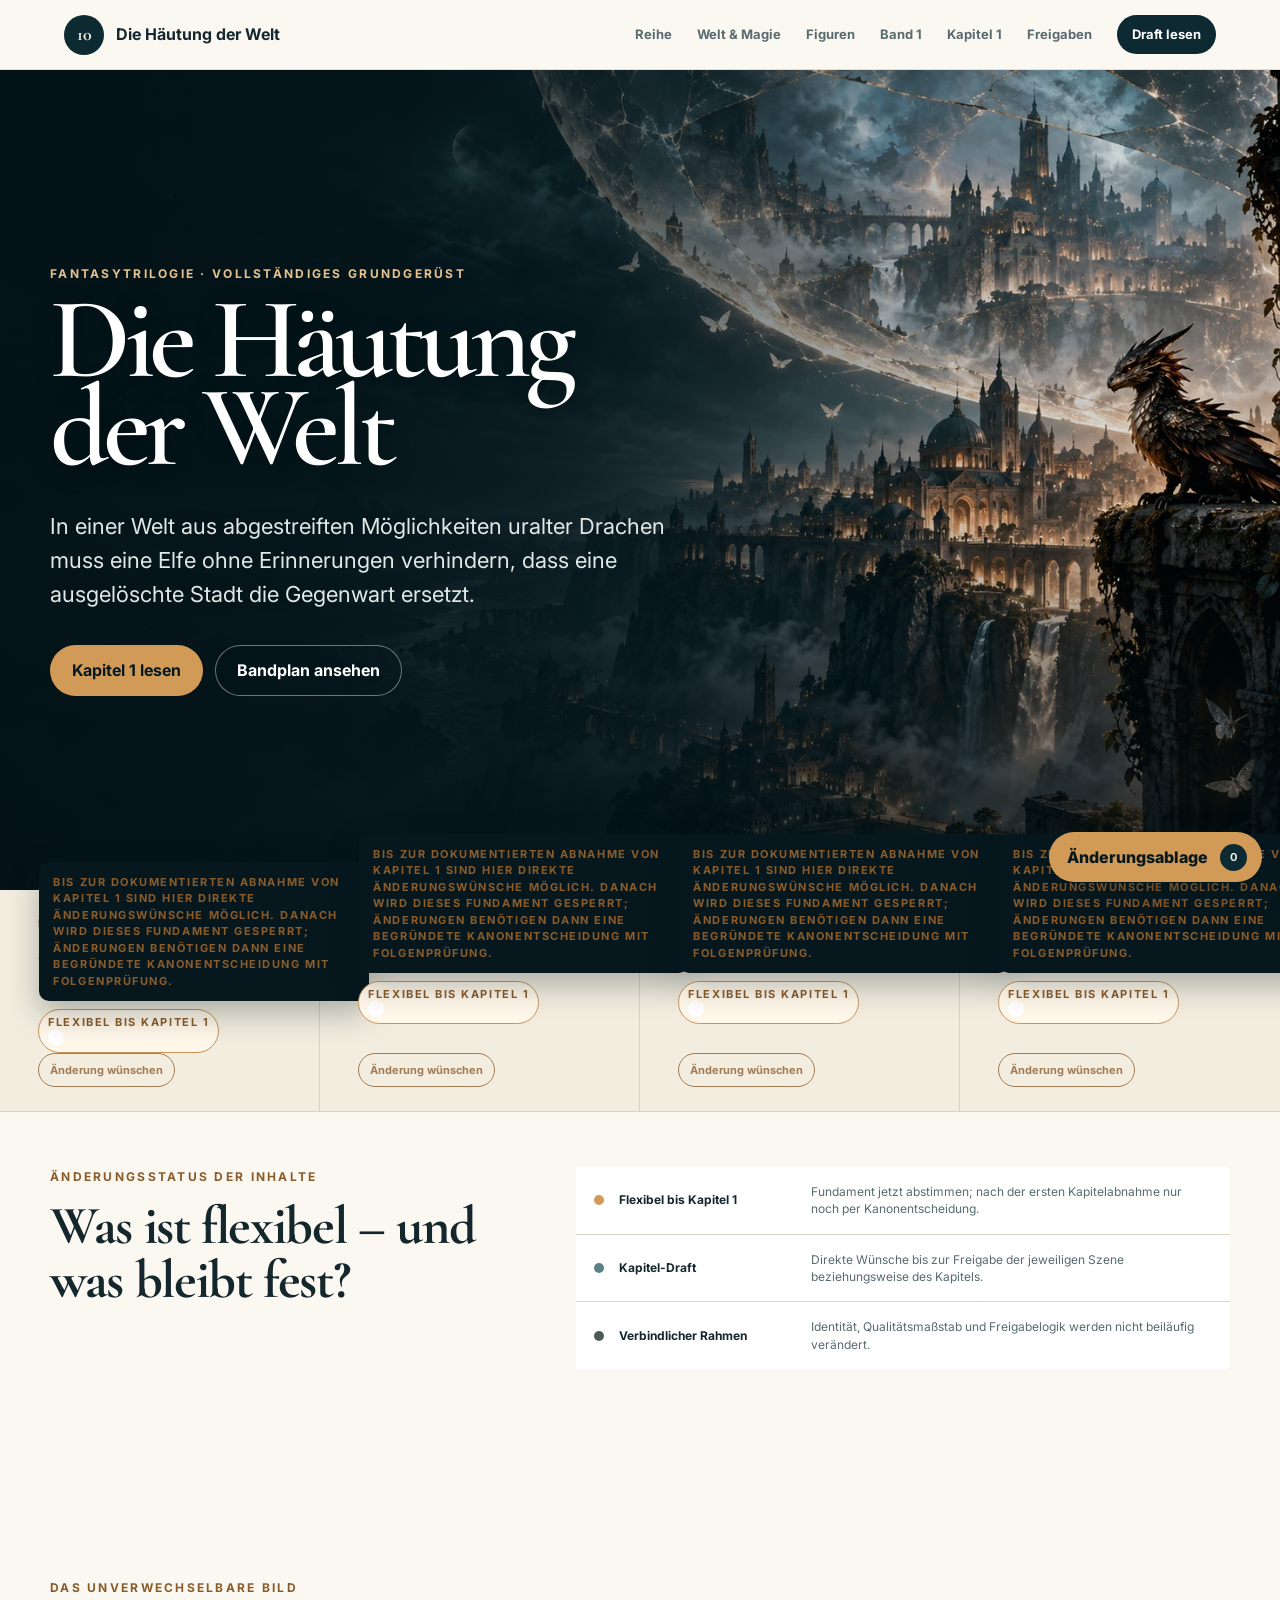
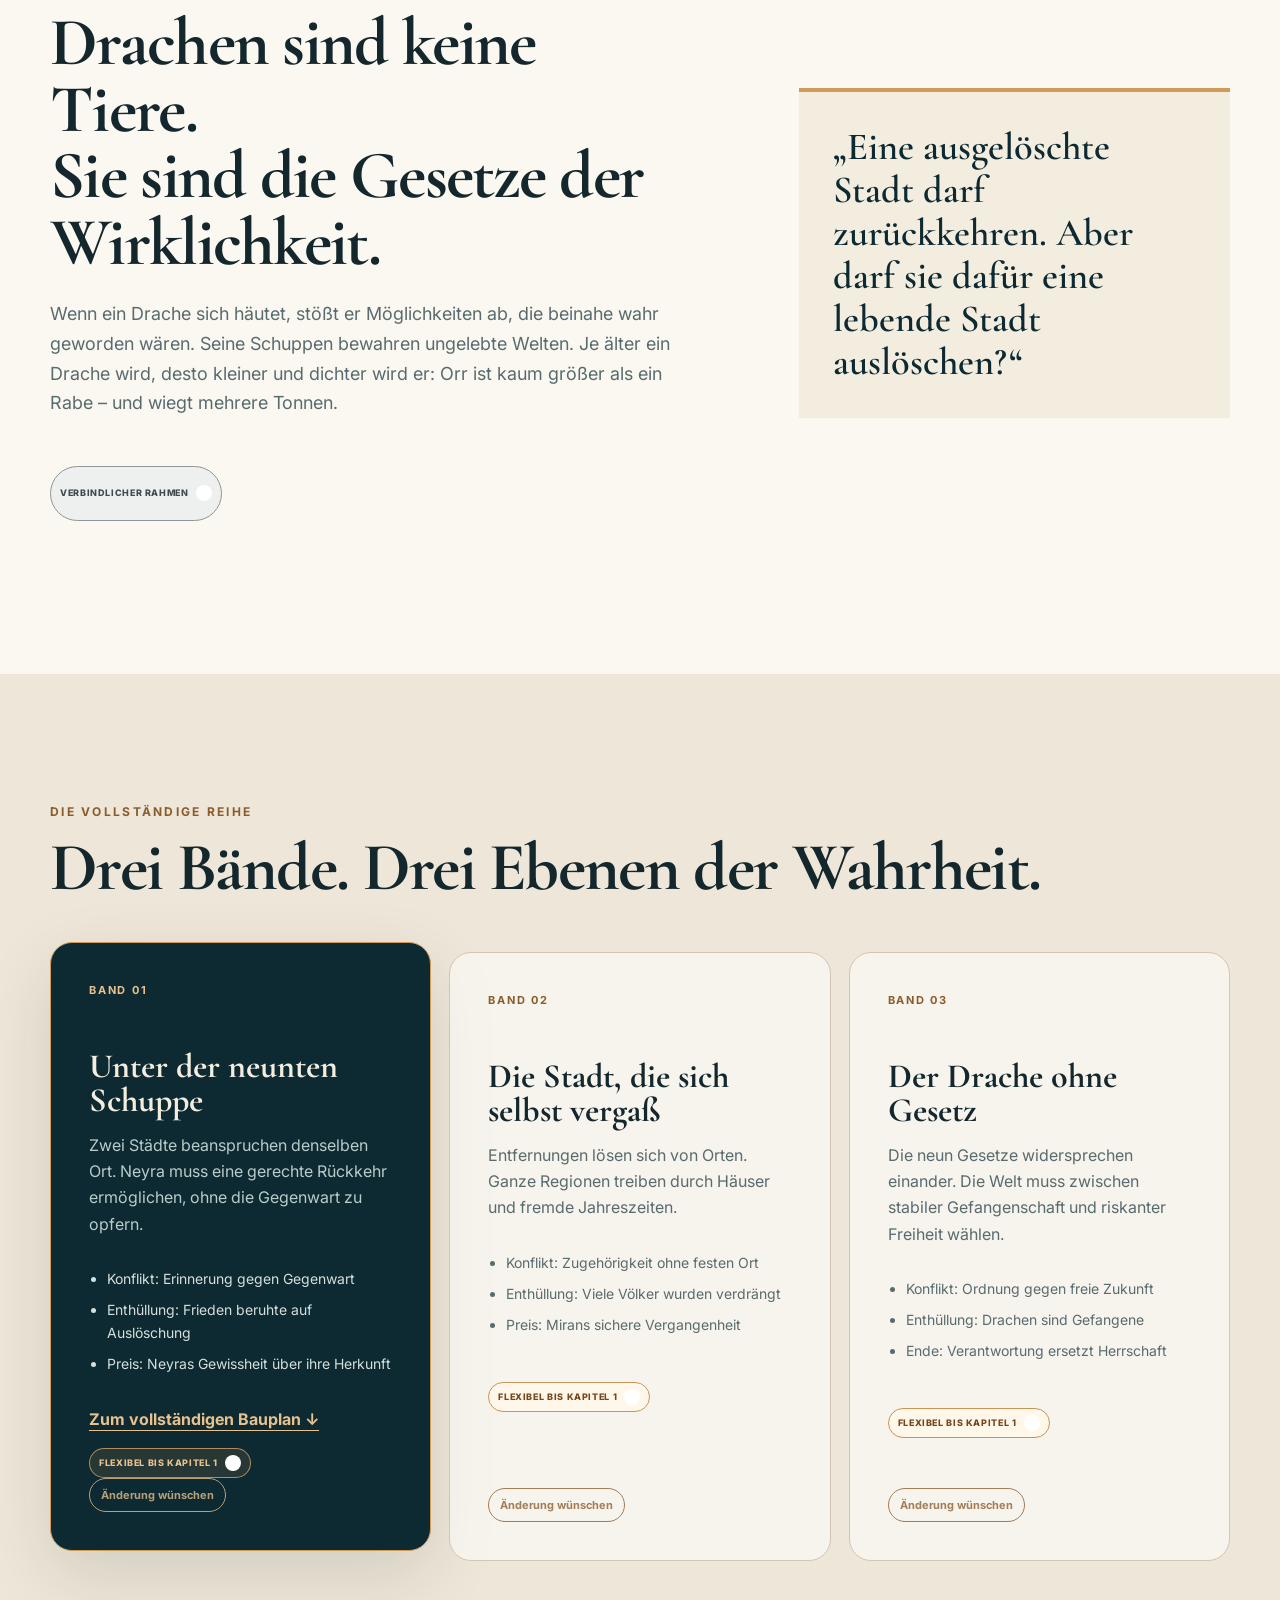
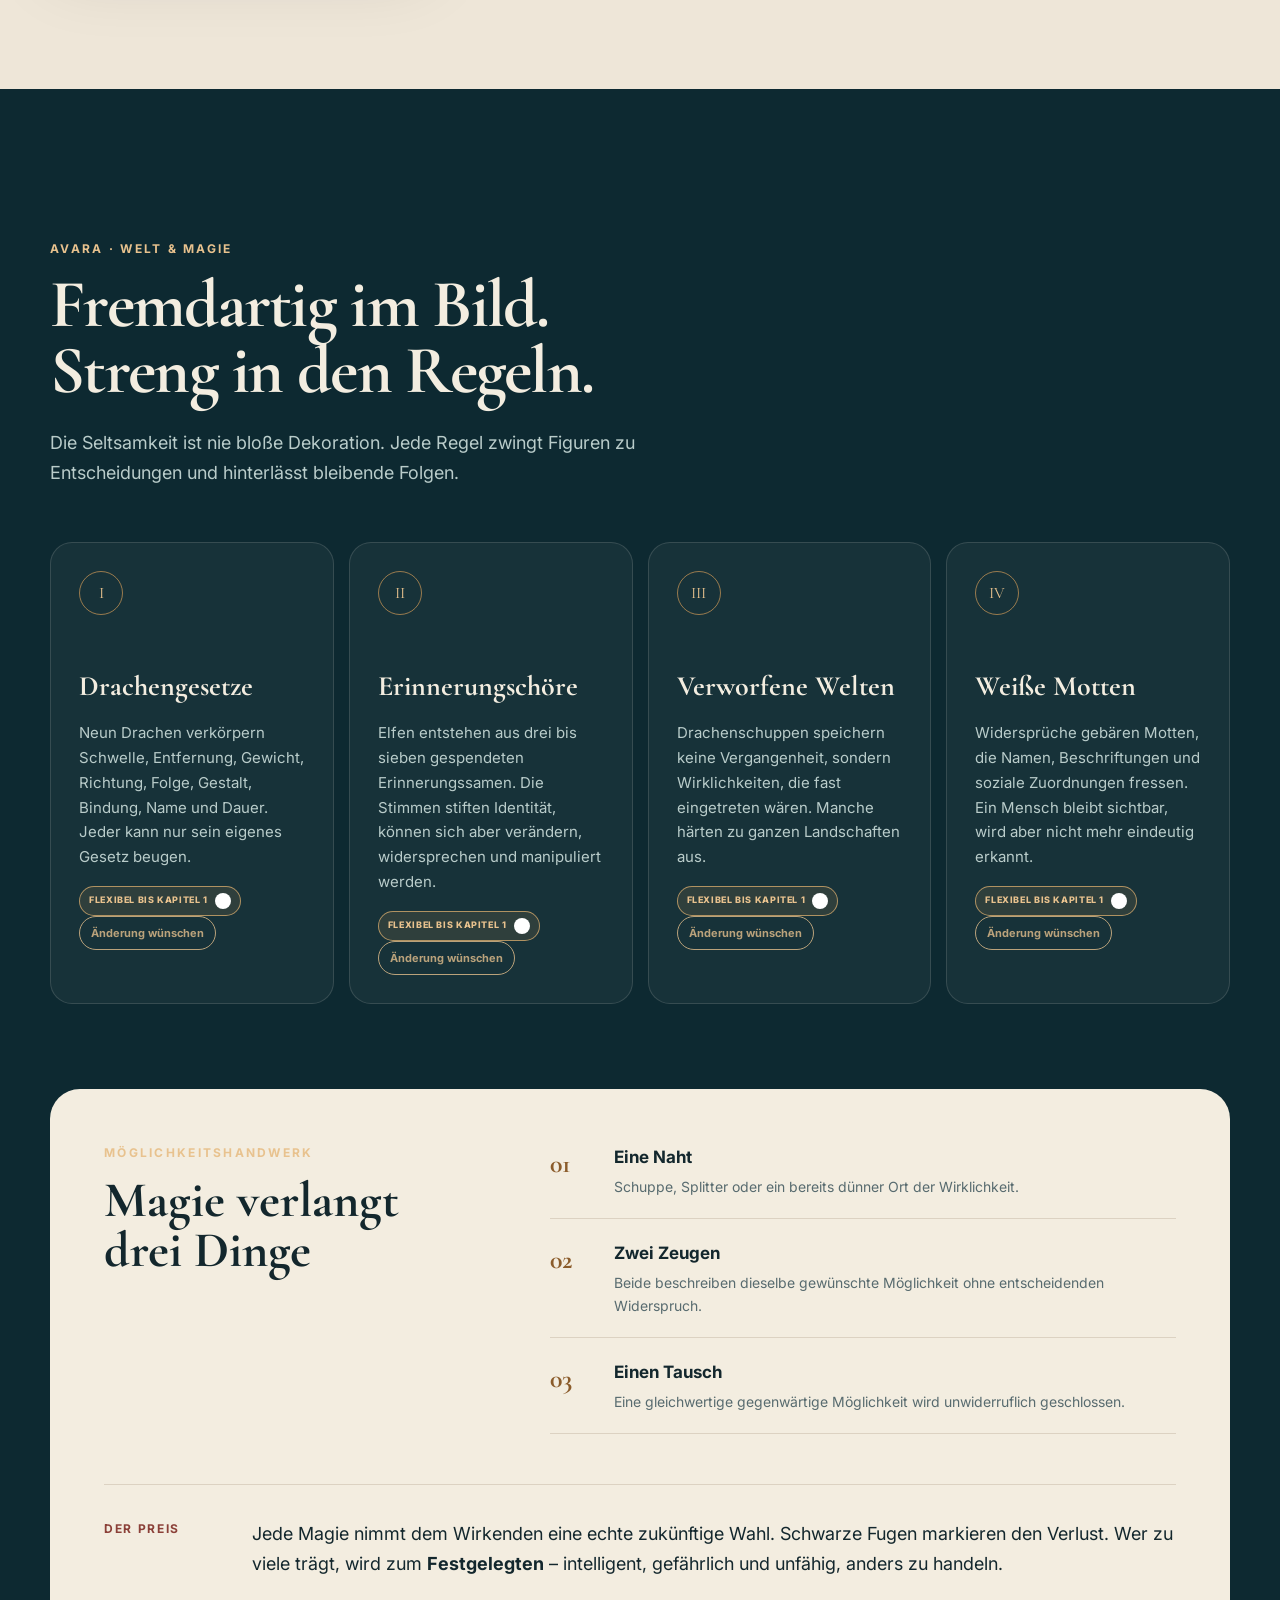
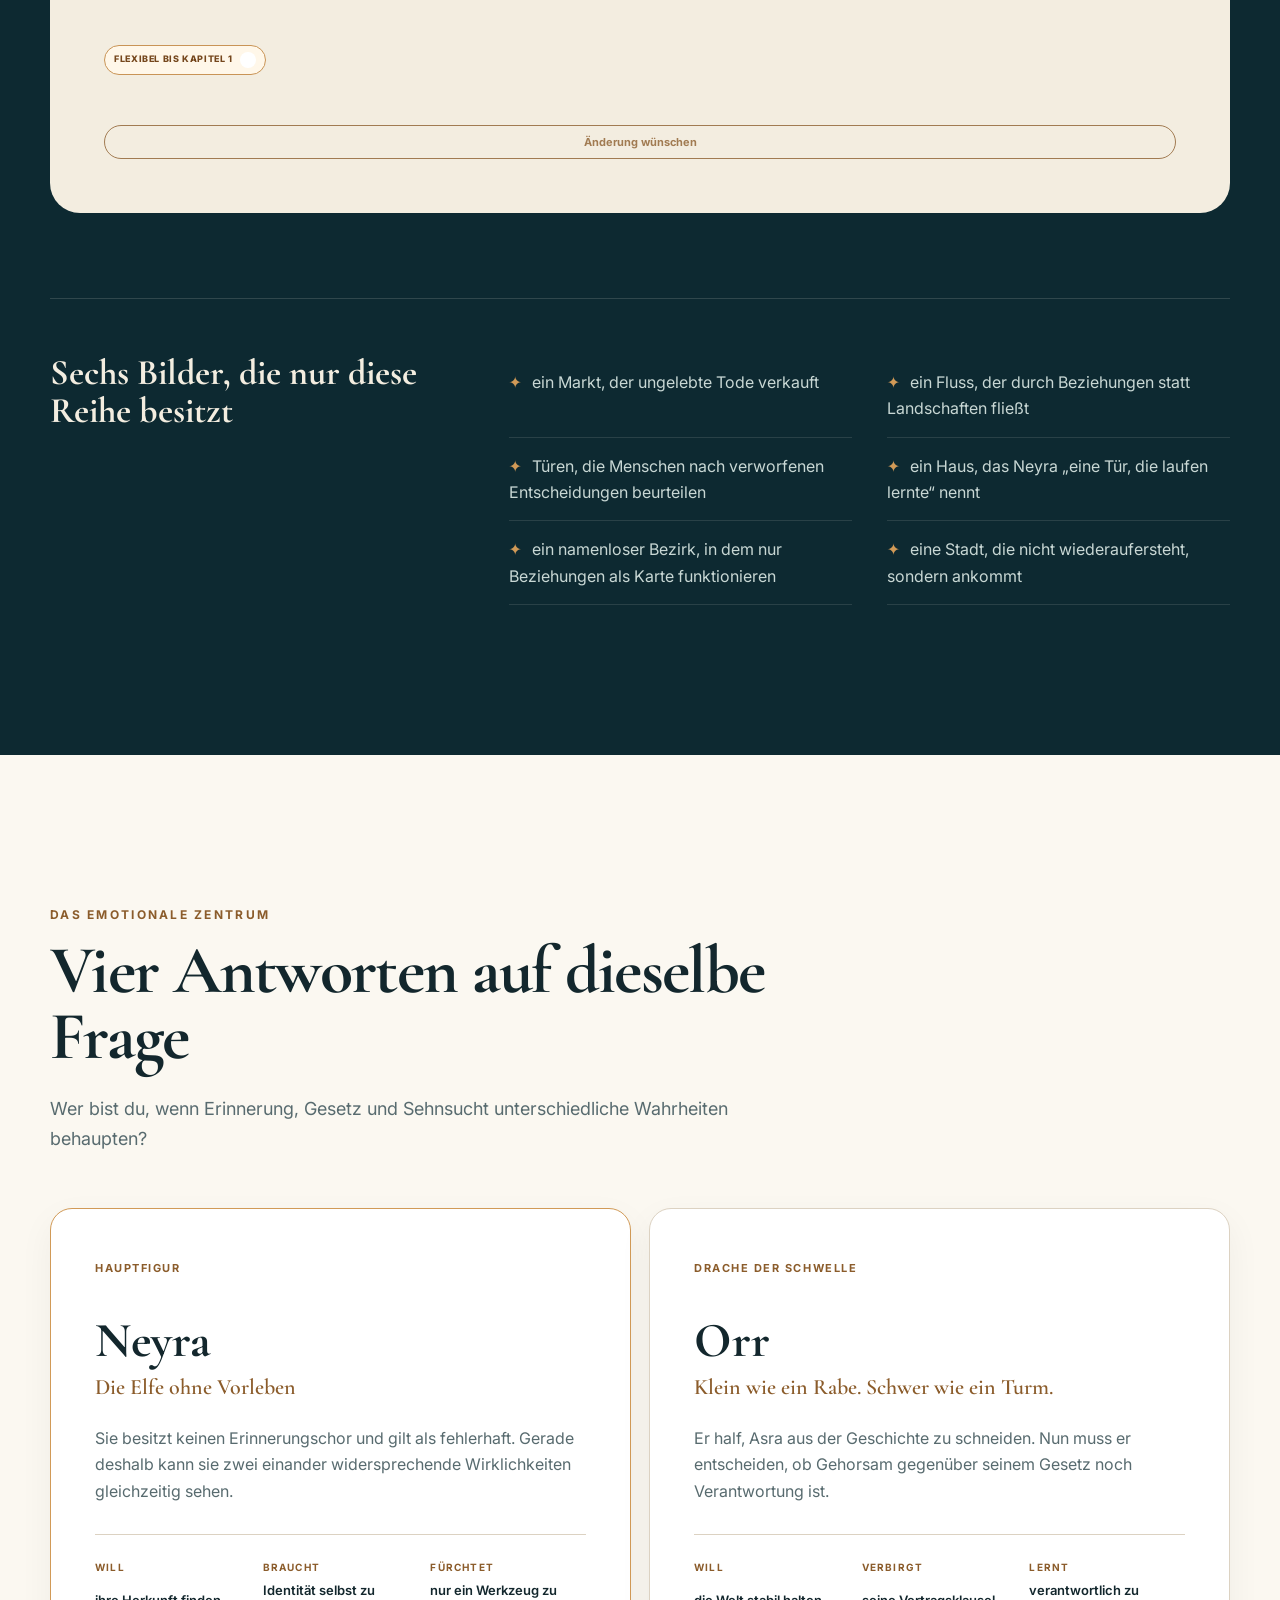
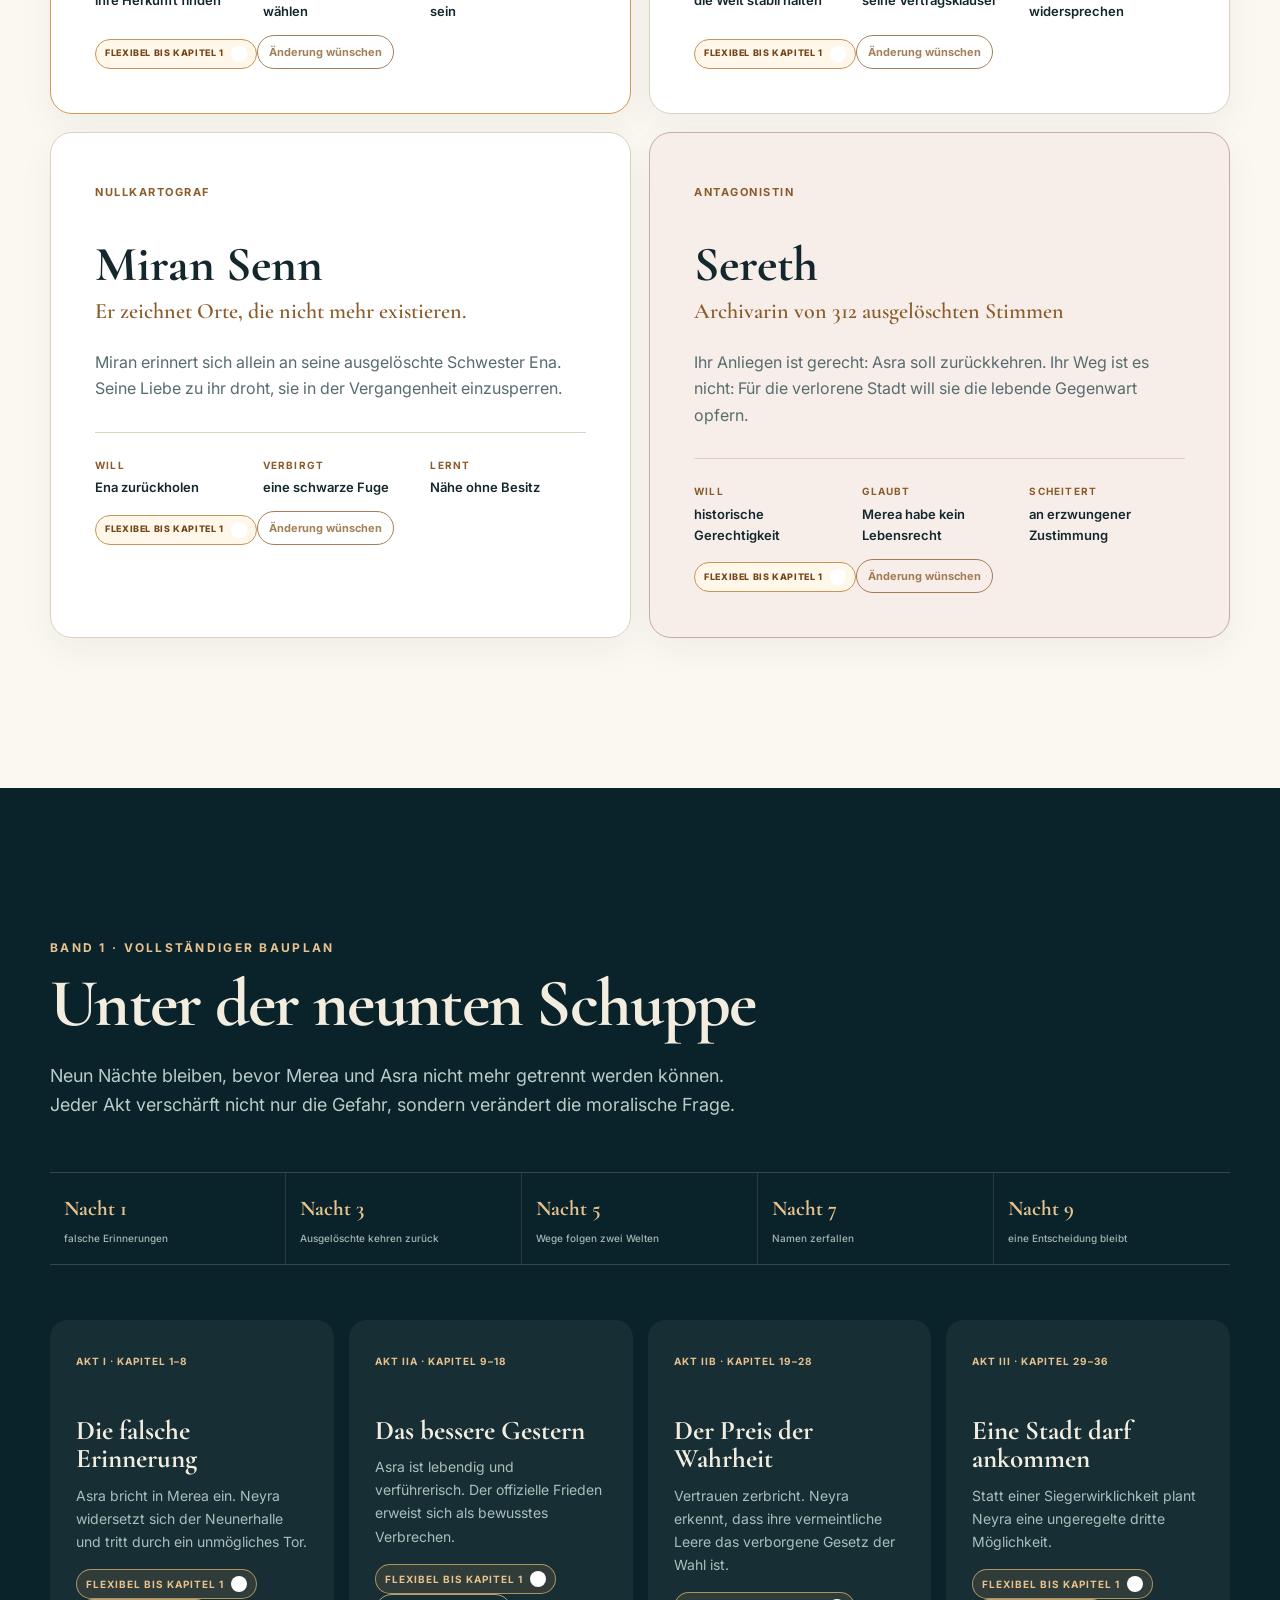
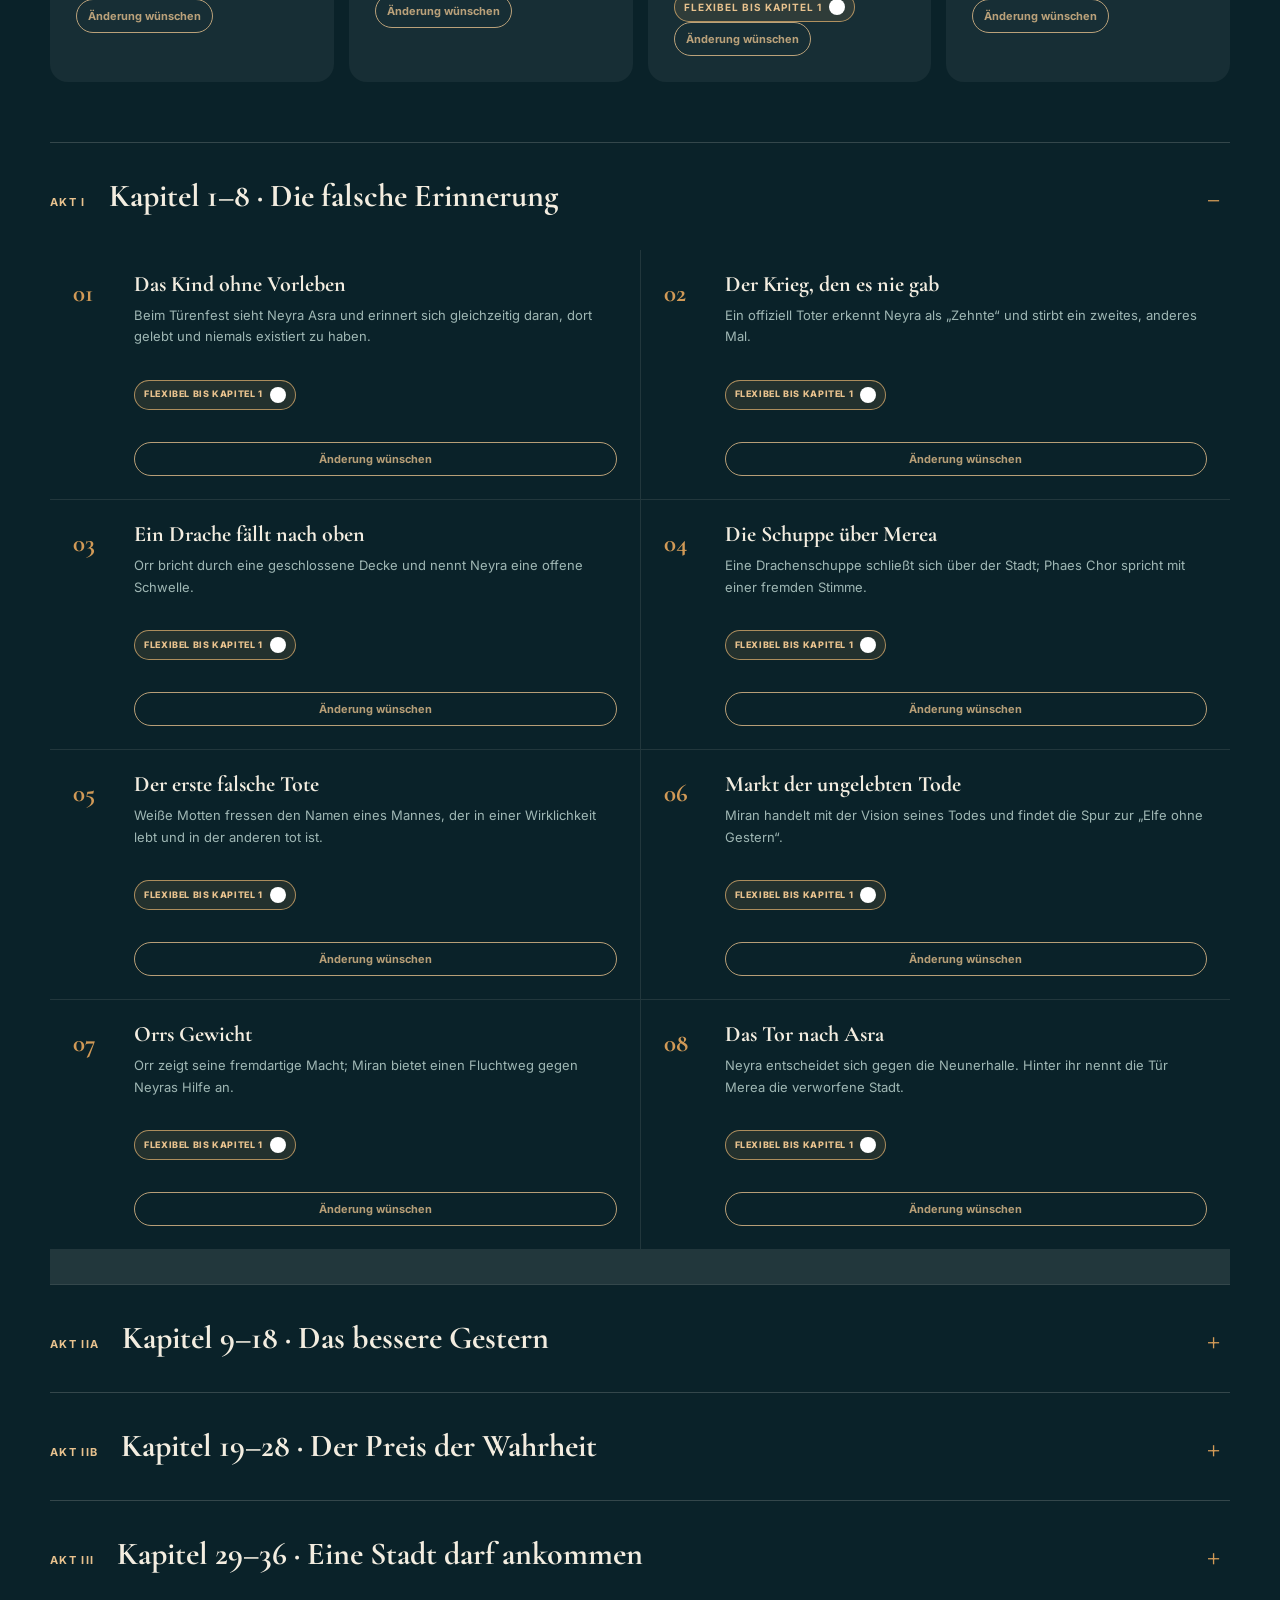
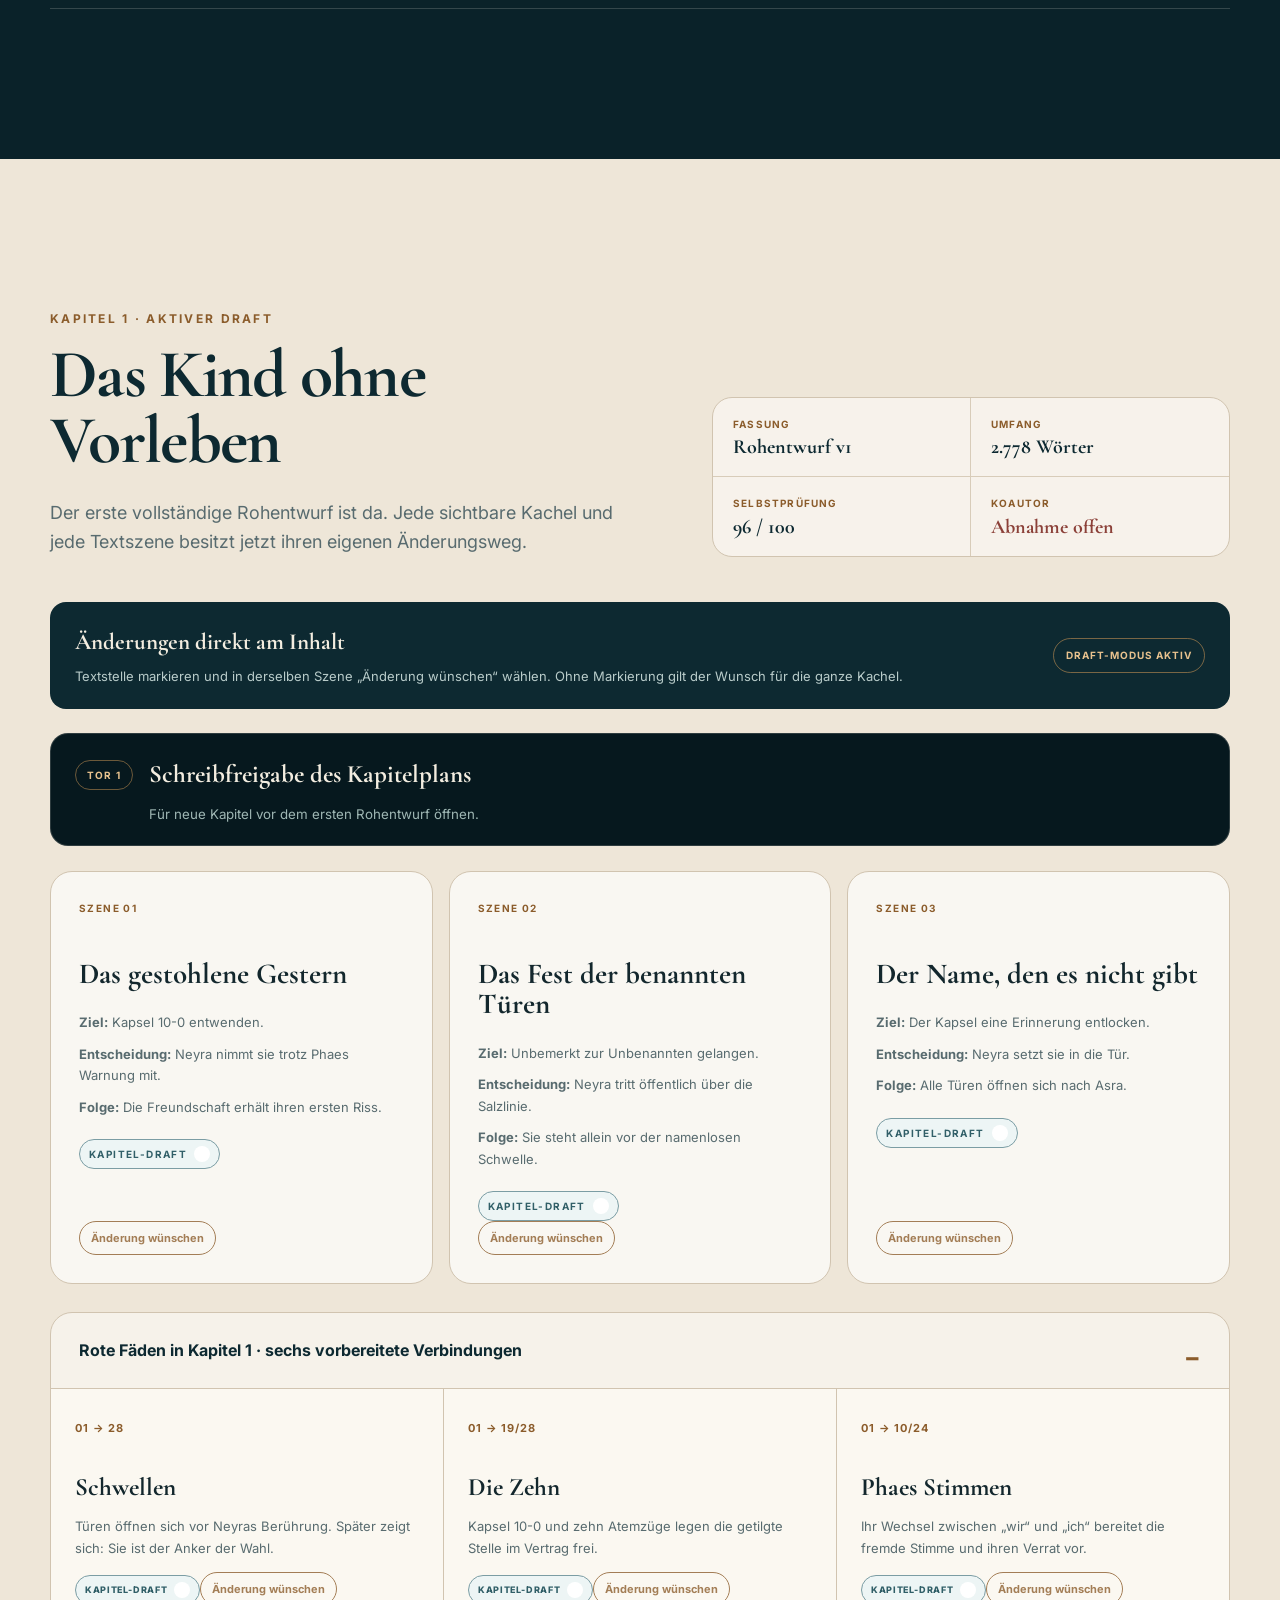
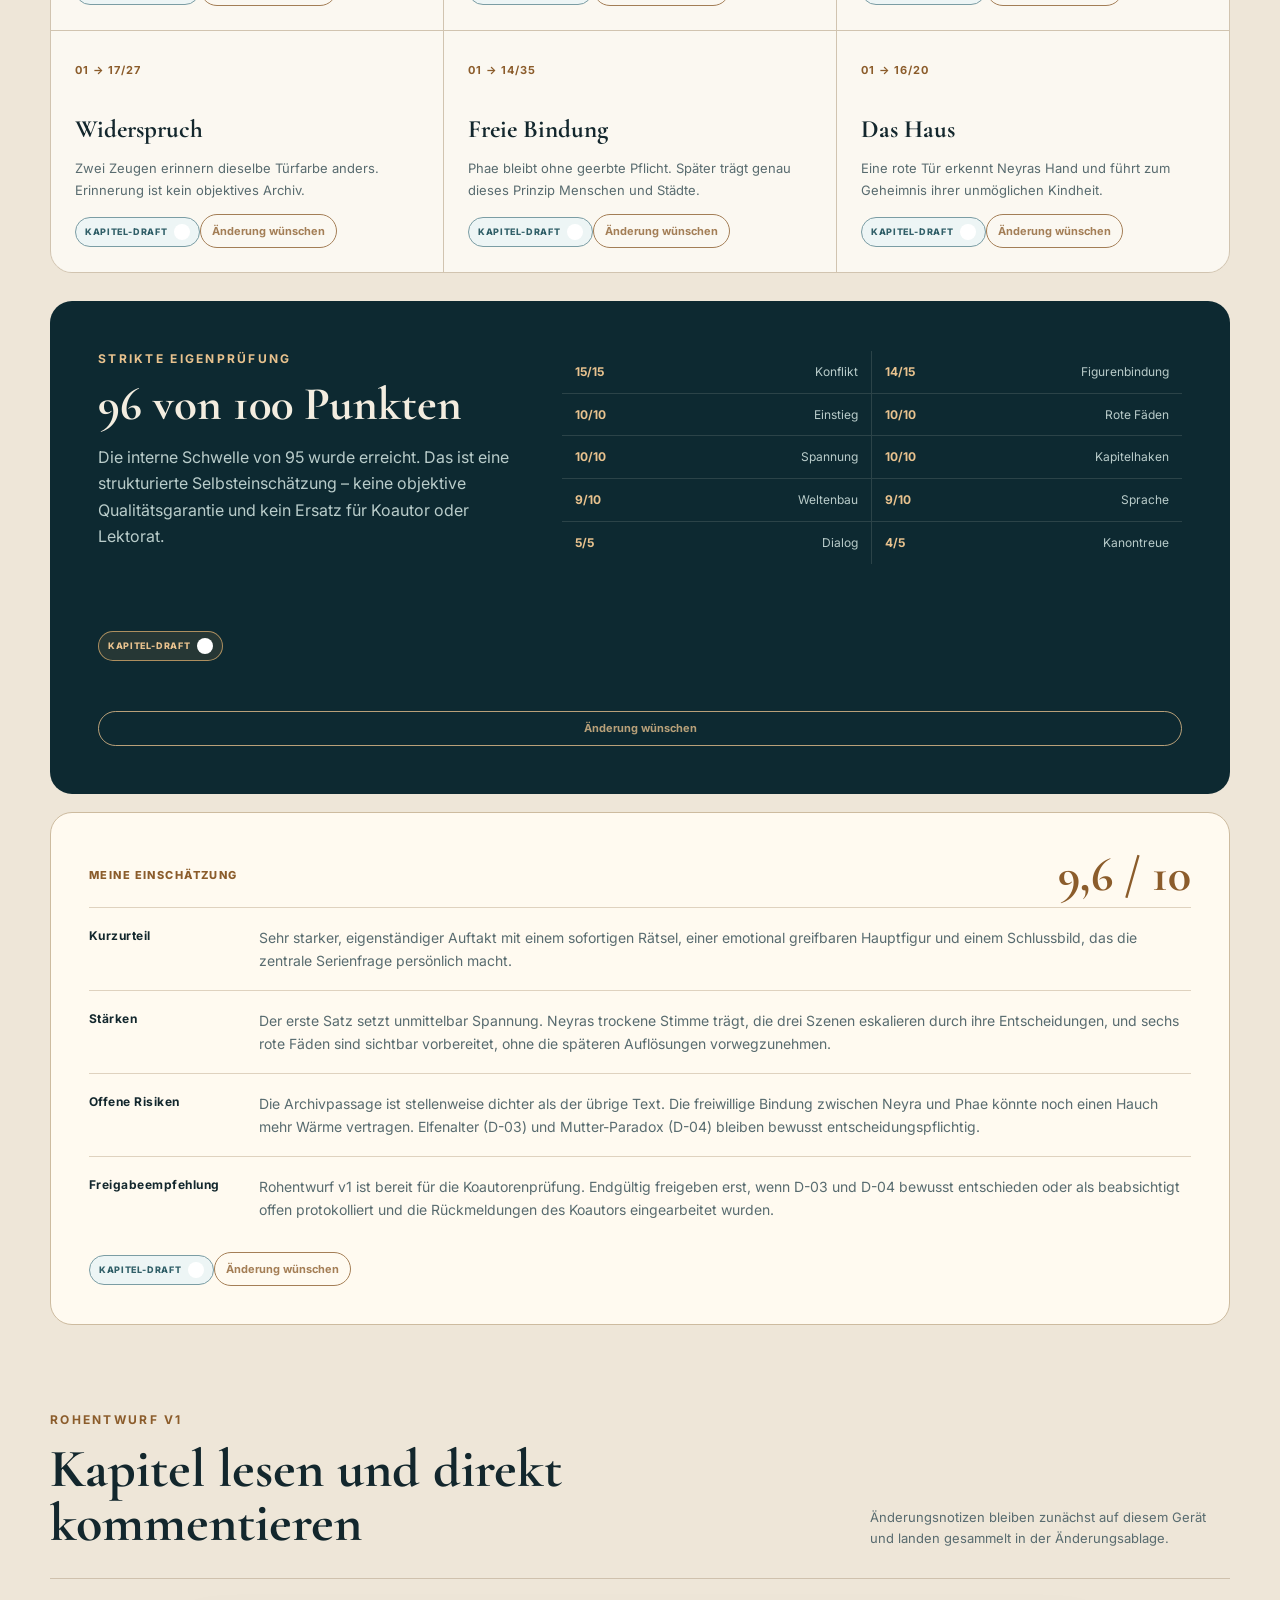
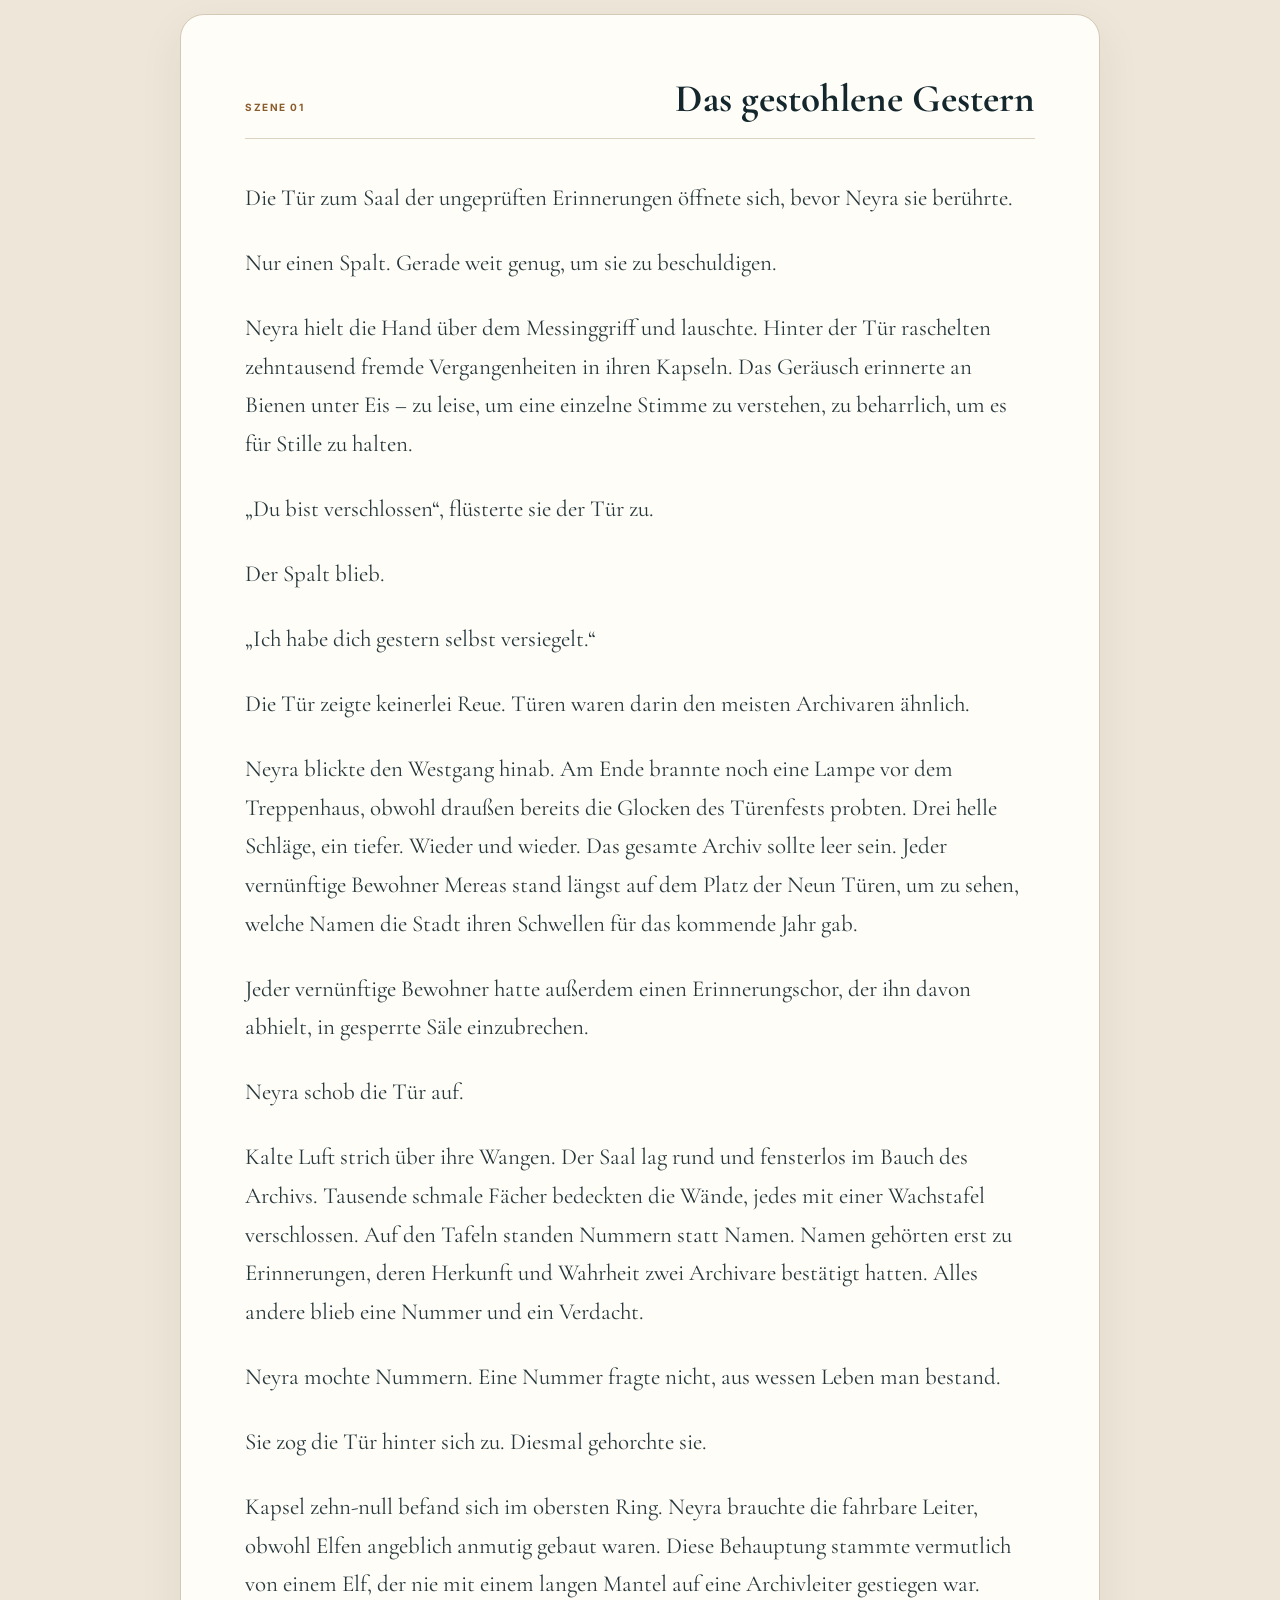
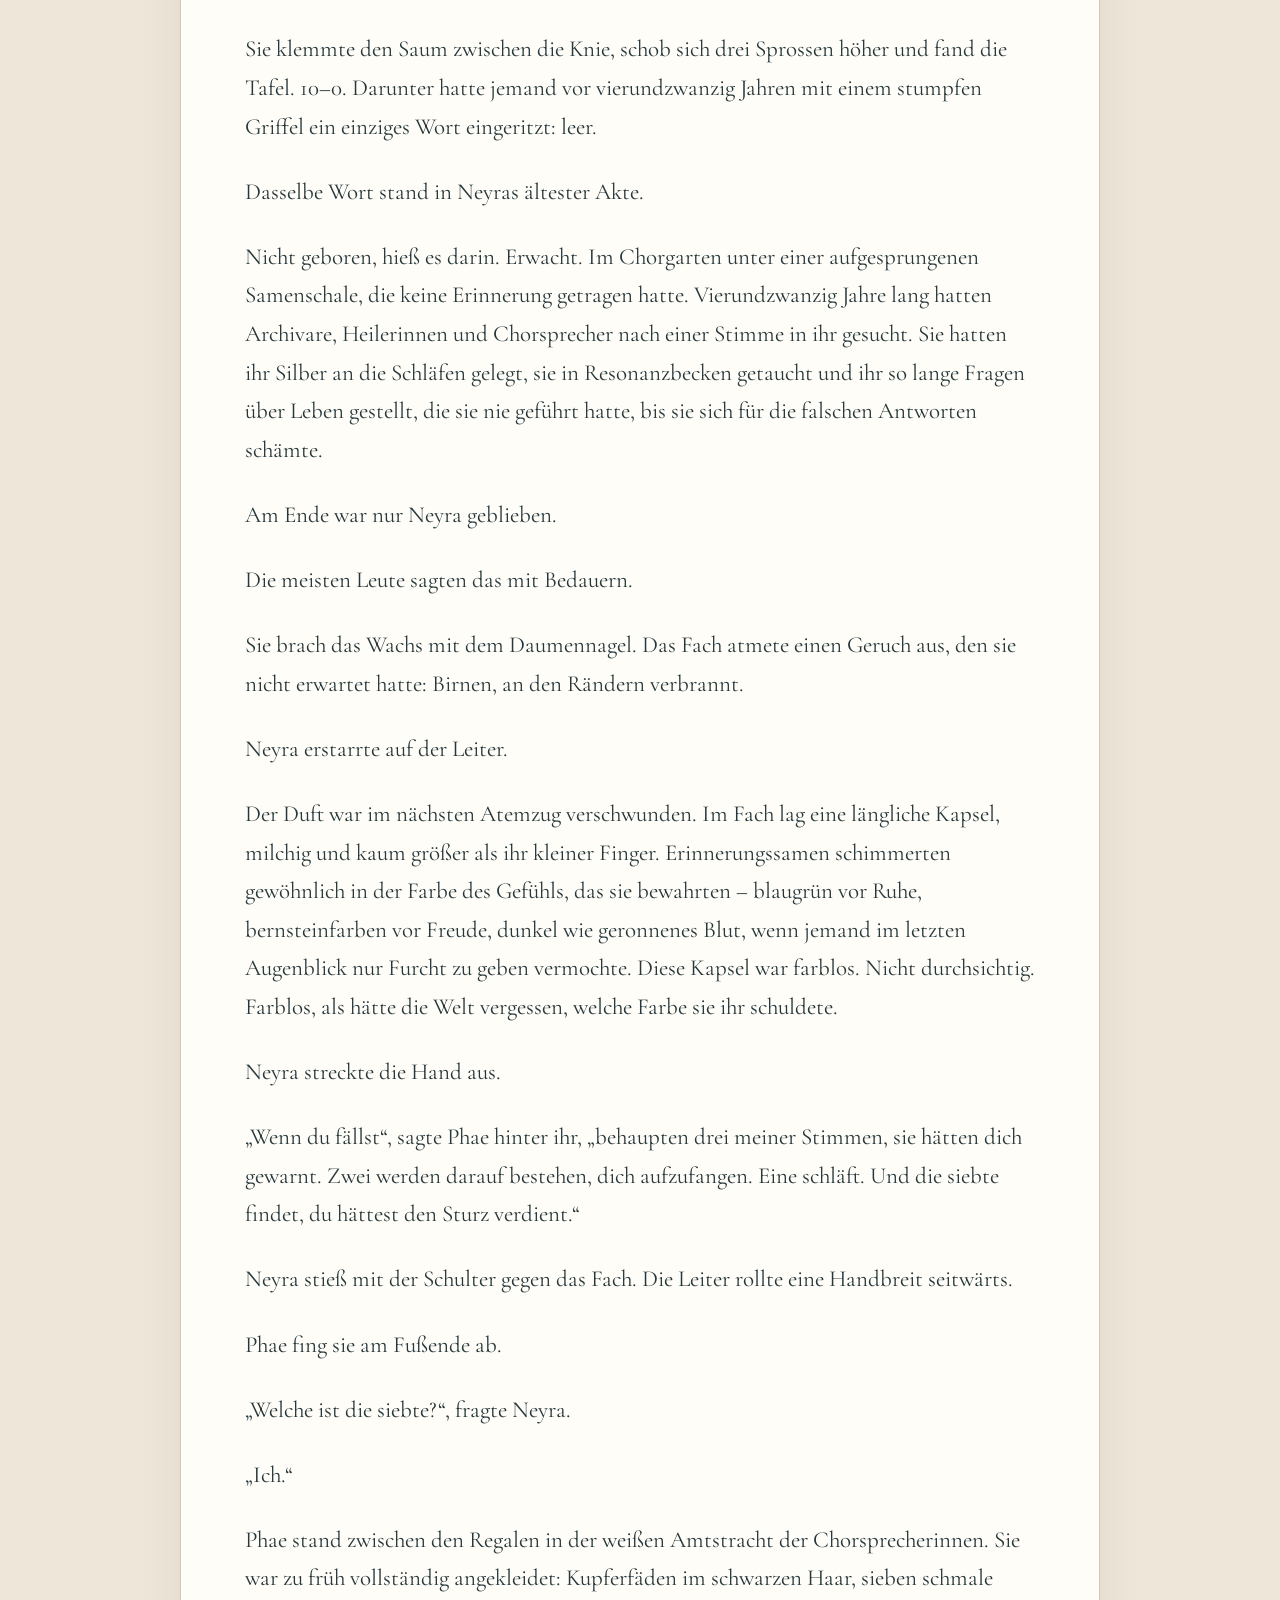
==== commit 351993c2: "Tooltips ohne Seitenueberlauf anzeigen" ====
--- a/index.html
+++ b/index.html
@@ -11,8 +11,8 @@
     <meta property="og:url" content="https://toni2123a.github.io/Book_DrachenundElfen/">
     <meta property="og:image" content="https://toni2123a.github.io/Book_DrachenundElfen/assets/hero-worldskin.webp">
     <title>Die Häutung der Welt · Band-1-Plan</title>
-    <link rel="stylesheet" href="styles.css?v=20261020-4">
-    <script src="app.js?v=20261020-4" defer></script>
+    <link rel="stylesheet" href="styles.css?v=20261020-5">
+    <script src="app.js?v=20261020-5" defer></script>
   </head>
   <body>
     <a class="skip-link" href="#inhalt">Zum Inhalt springen</a>
--- a/styles.css
+++ b/styles.css
@@ -236,8 +236,9 @@
 .edit-policy-marker b { display: grid; width: 16px; height: 16px; place-items: center; border-radius: 50%; background: currentColor; color: var(--white); font-family: Georgia, serif; font-size: 10px; font-style: italic; text-transform: none; }
 .edit-policy-marker.draft { border-color: #7b9da4; background: #edf5f5; color: #315f68; }
 .edit-policy-marker.fixed, .edit-policy-marker.lockedFoundation { border-color: #909697; background: #edf0ef; color: #3f4b4e; }
-.edit-policy-tooltip { position: absolute; z-index: 20; left: 0; bottom: calc(100% + 9px); width: min(330px, 78vw); padding: 12px 14px; border-radius: 10px; background: var(--night-deep); color: var(--cream); box-shadow: 0 12px 32px rgba(5, 22, 27, .3); font-size: 11px; font-weight: 500; letter-spacing: 0; line-height: 1.5; text-transform: none; visibility: hidden; opacity: 0; pointer-events: none; transform: translateY(5px); transition: opacity .16s ease, transform .16s ease, visibility .16s ease; }
-.edit-policy-marker:hover .edit-policy-tooltip, .edit-policy-marker:focus .edit-policy-tooltip, .edit-policy-marker:focus-visible .edit-policy-tooltip { visibility: visible; opacity: 1; transform: translateY(0); }
+.edit-policy-tooltip { position: absolute; z-index: 20; left: 0; bottom: calc(100% + 9px); display: none; width: min(330px, 78vw); padding: 12px 14px; border-radius: 10px; background: var(--night-deep); color: var(--cream); box-shadow: 0 12px 32px rgba(5, 22, 27, .3); font-size: 11px; font-weight: 500; letter-spacing: 0; line-height: 1.5; text-transform: none; pointer-events: none; }
+.edit-policy-tooltip.align-right { right: 0; left: auto; }
+.edit-policy-marker:hover .edit-policy-tooltip, .edit-policy-marker:focus .edit-policy-tooltip, .edit-policy-marker:focus-visible .edit-policy-tooltip { display: block; }
 .world-grid .edit-policy-marker, .acts .edit-policy-marker, .chapter-grid .edit-policy-marker, .book-card.featured .edit-policy-marker, .quality-gate .edit-policy-marker { border-color: rgba(231, 181, 115, .7); background: rgba(209, 154, 87, .13); color: var(--copper-light); }
 .magic-system > .edit-policy-marker, .quality-gate > .edit-policy-marker, .manifest > .edit-policy-marker { grid-column: 1 / -1; }
 .chapter-grid .edit-policy-marker { grid-column: 2; }
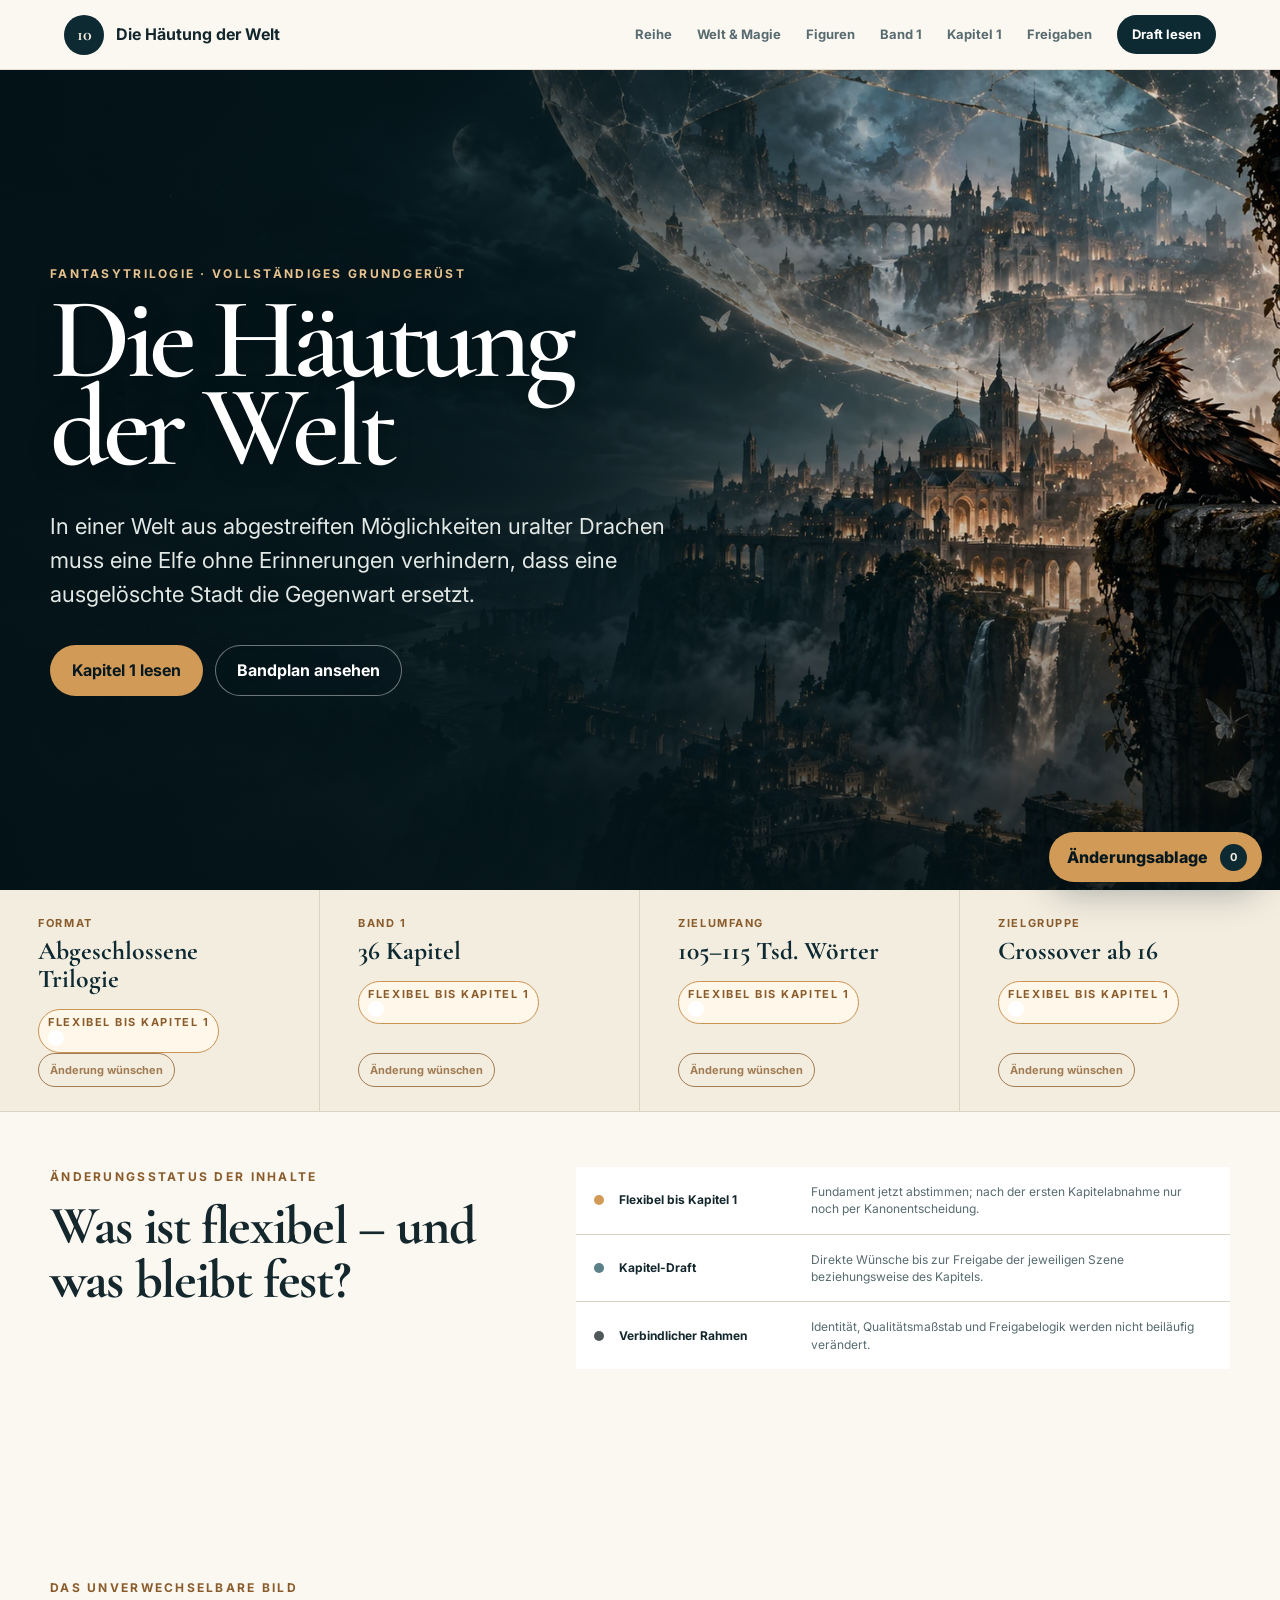
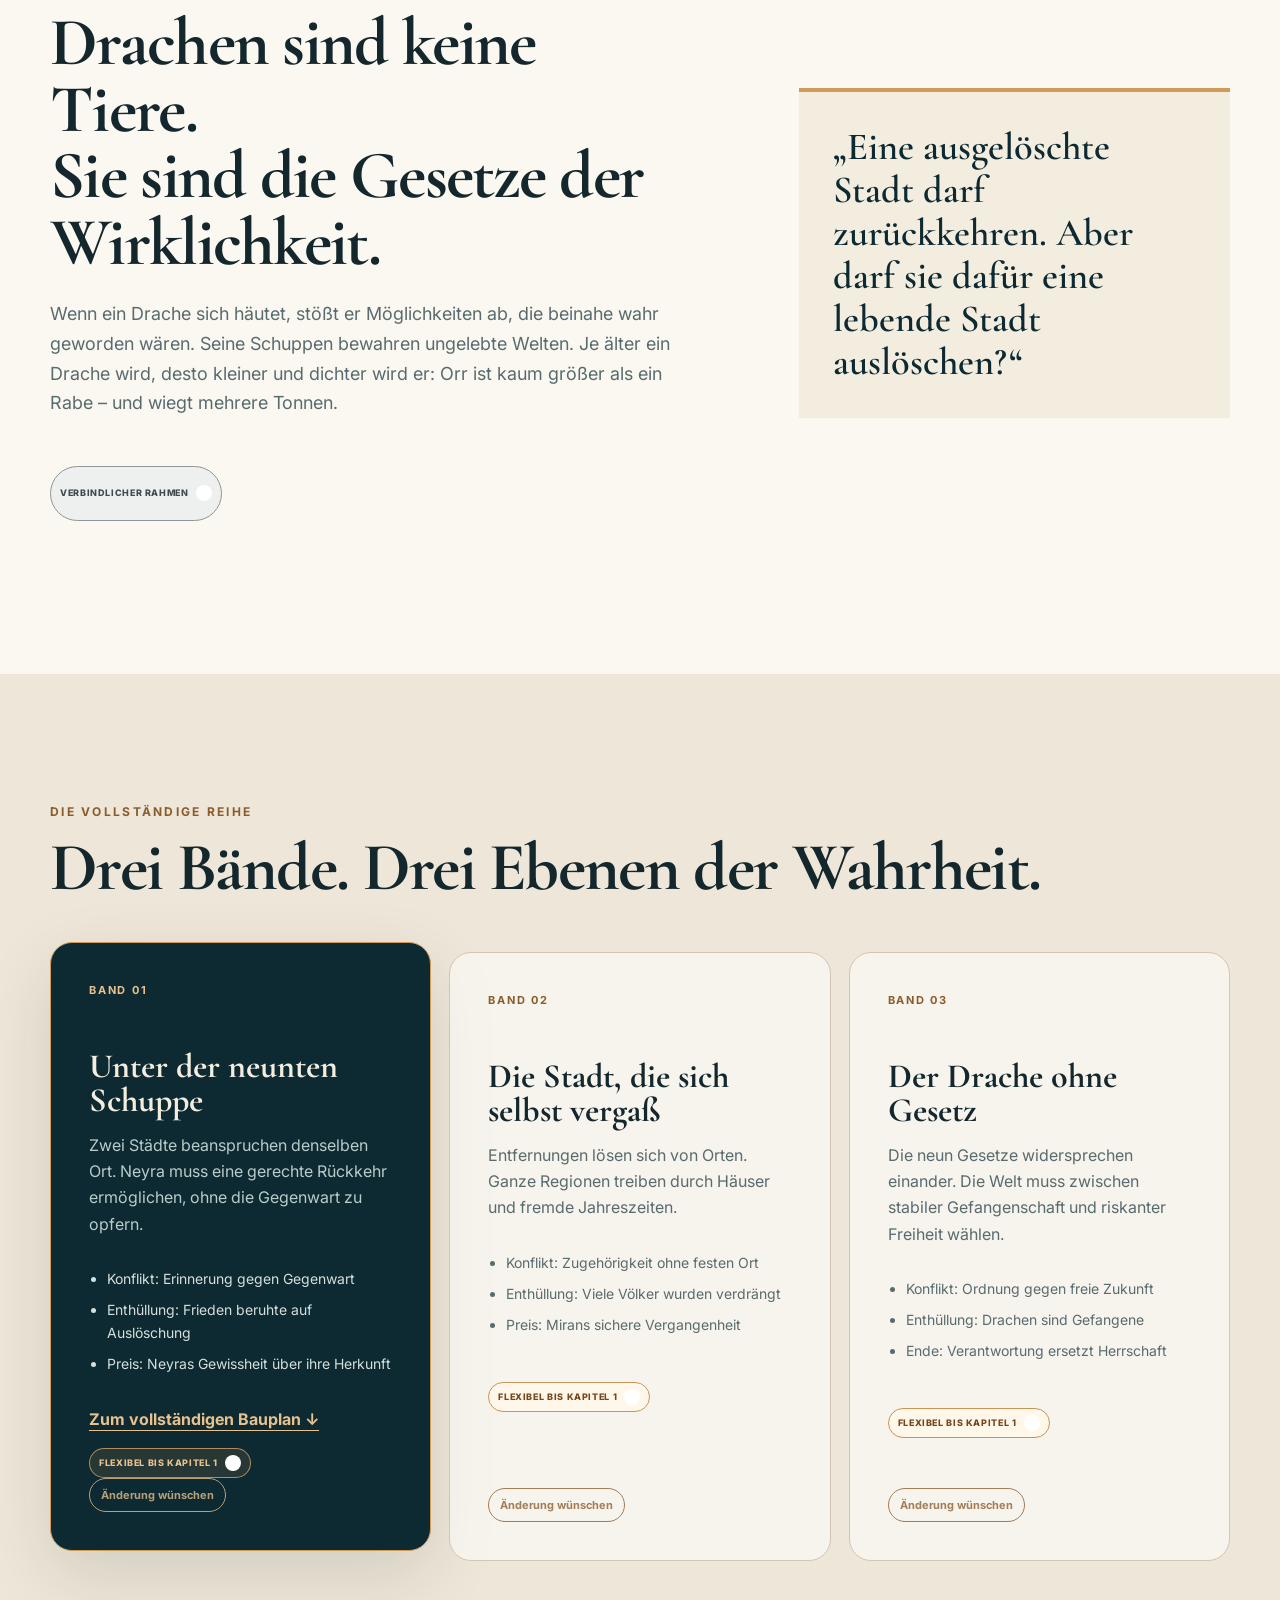
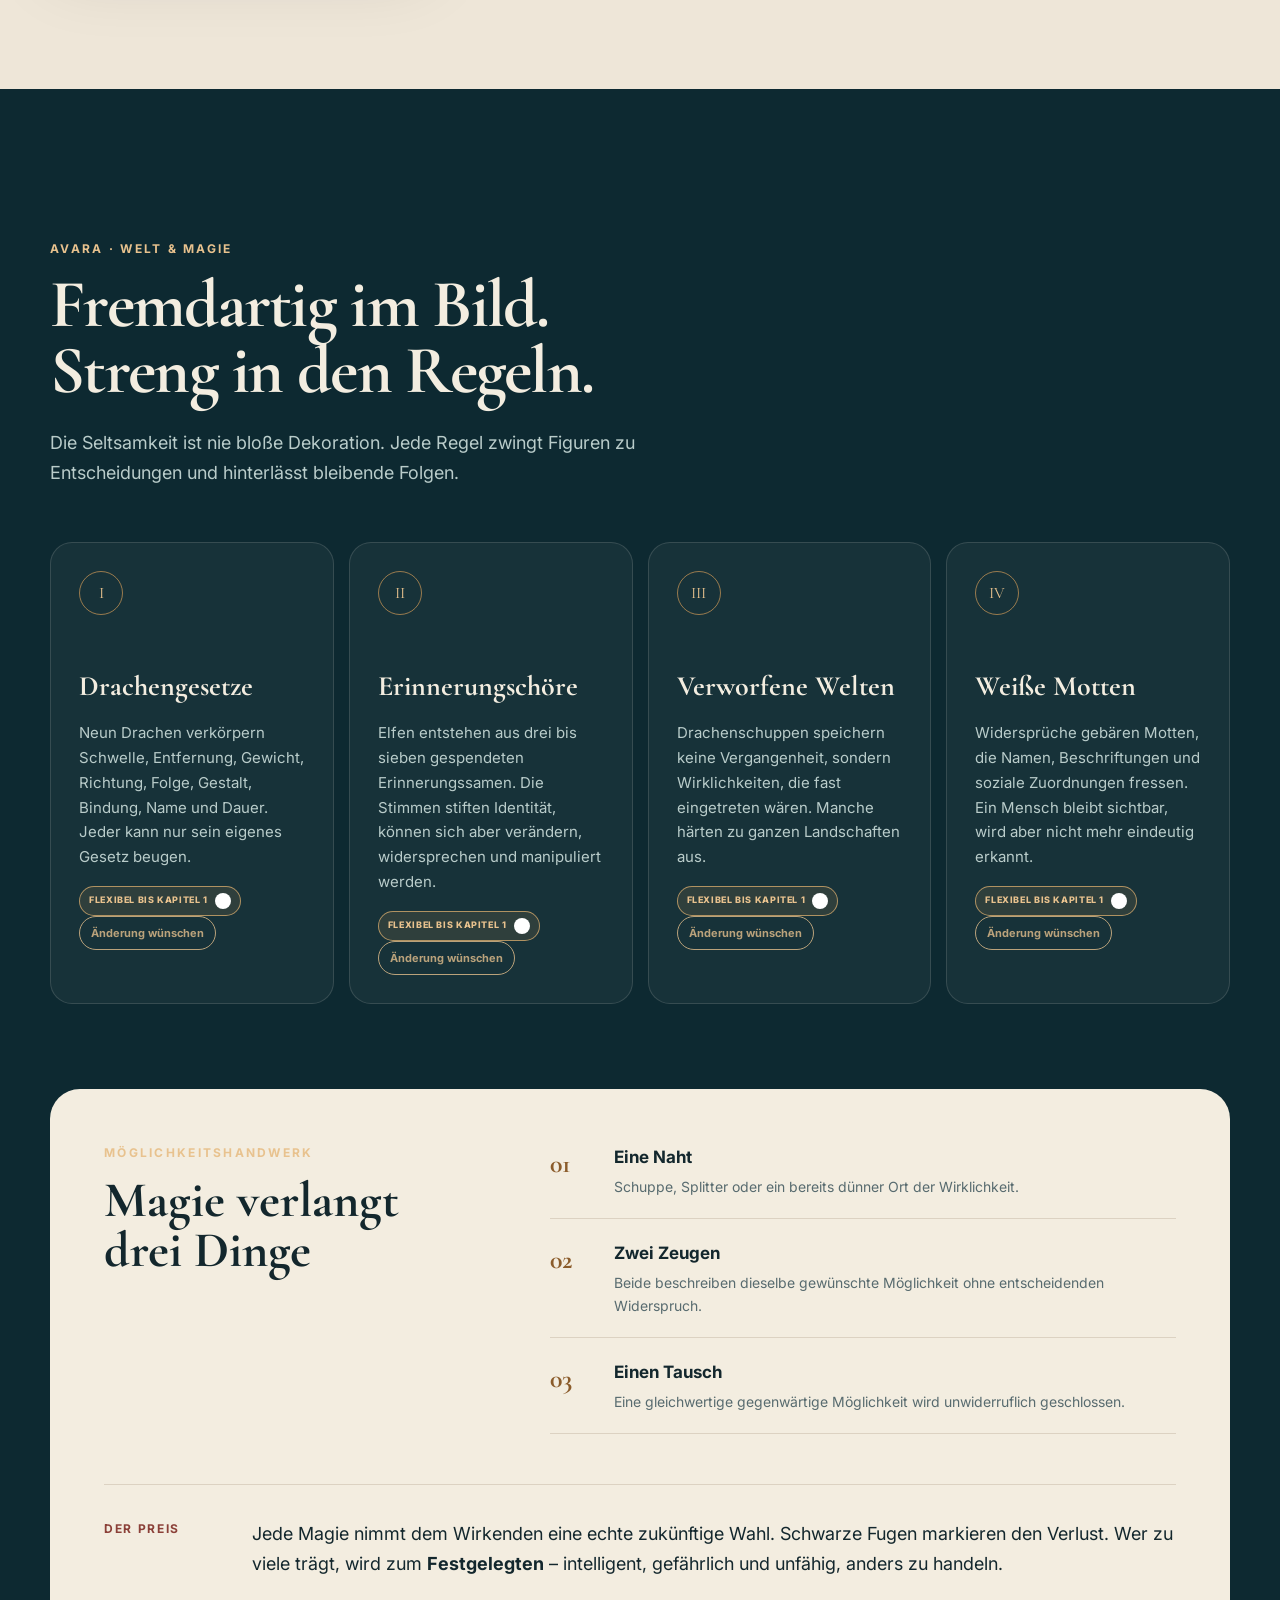
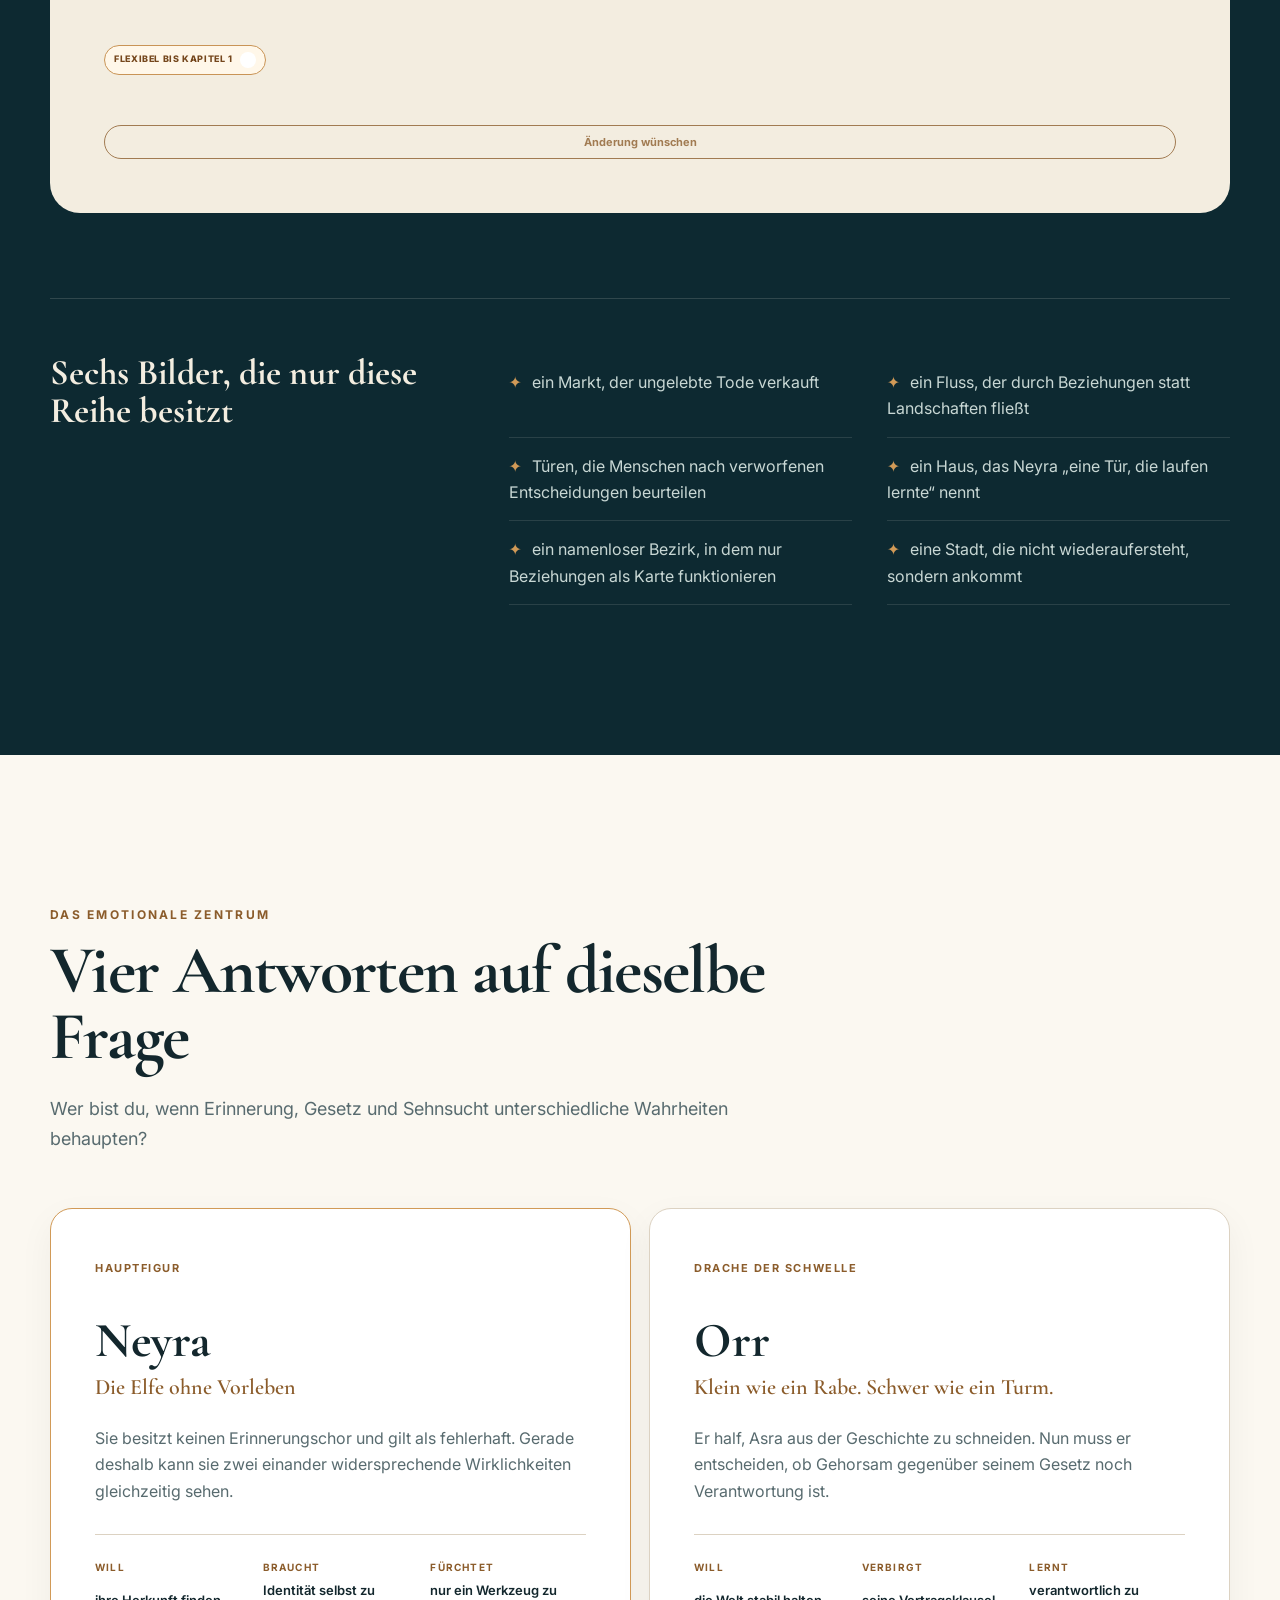
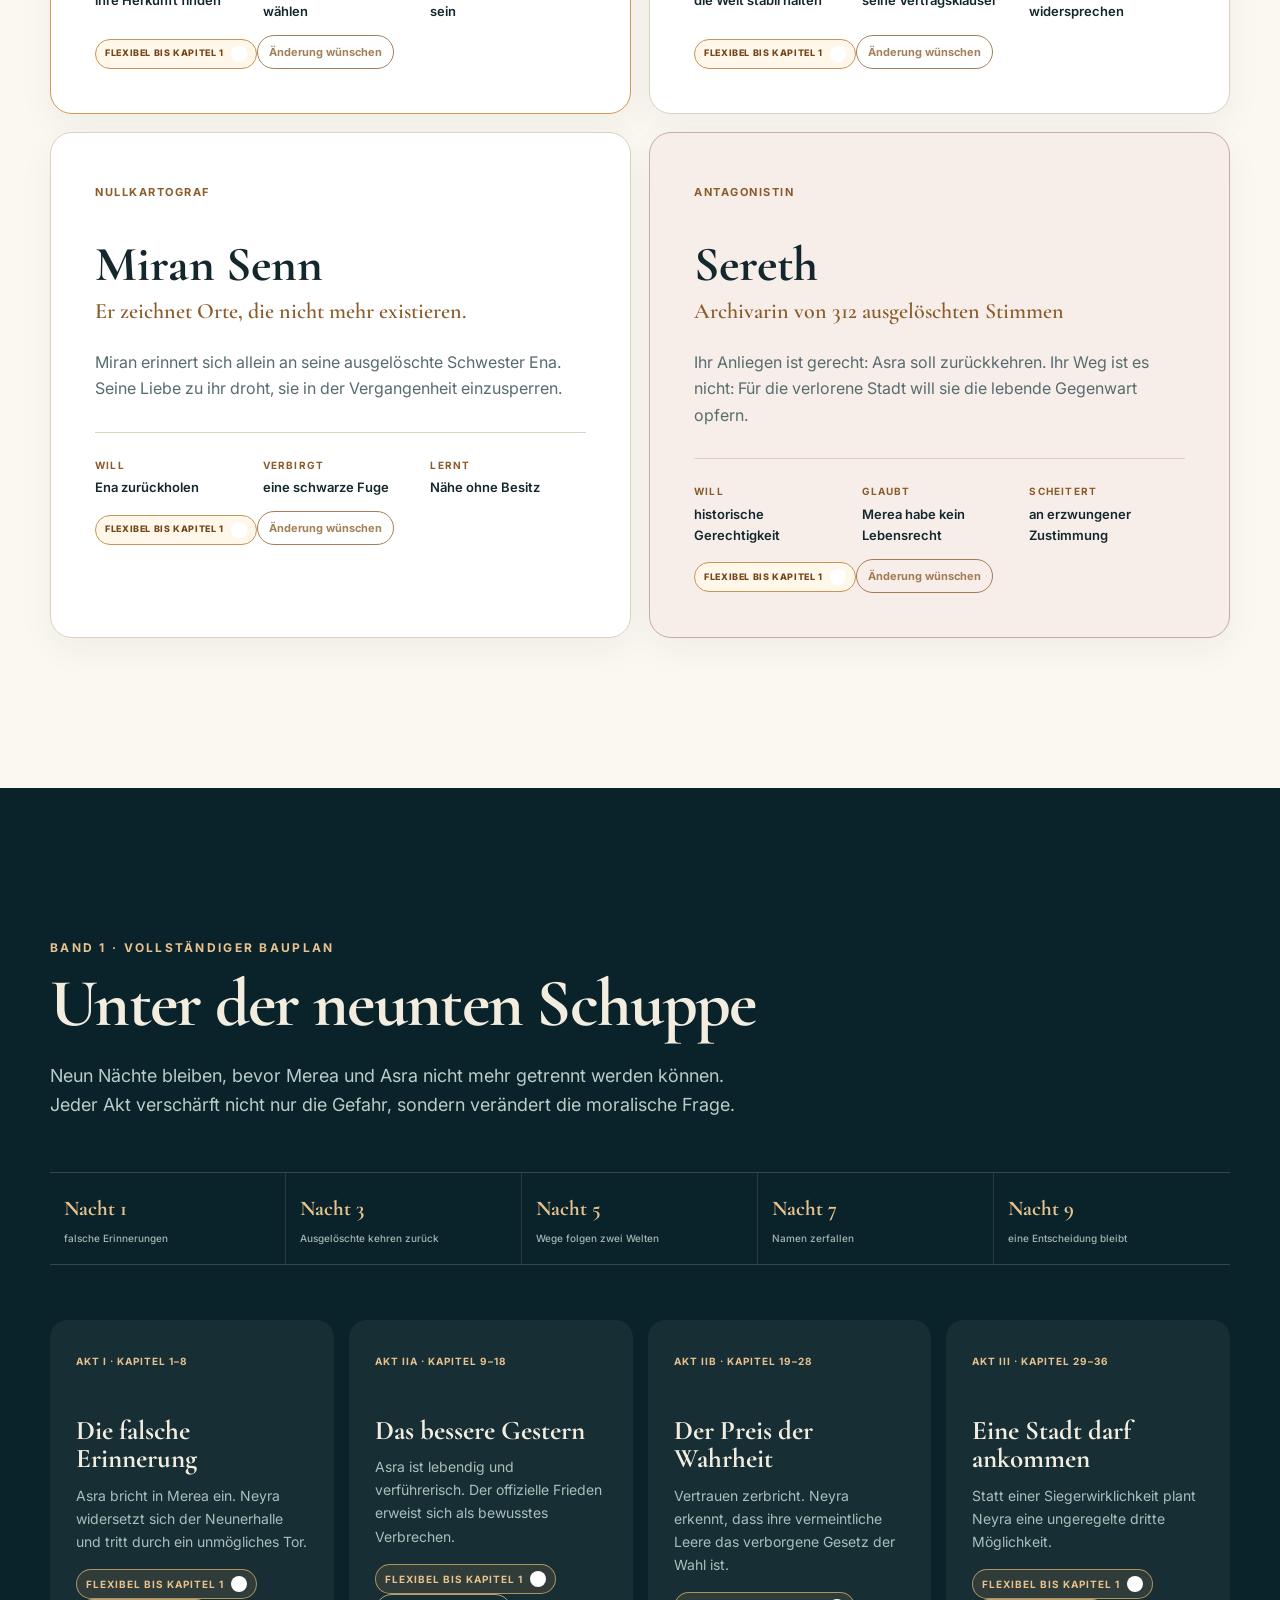
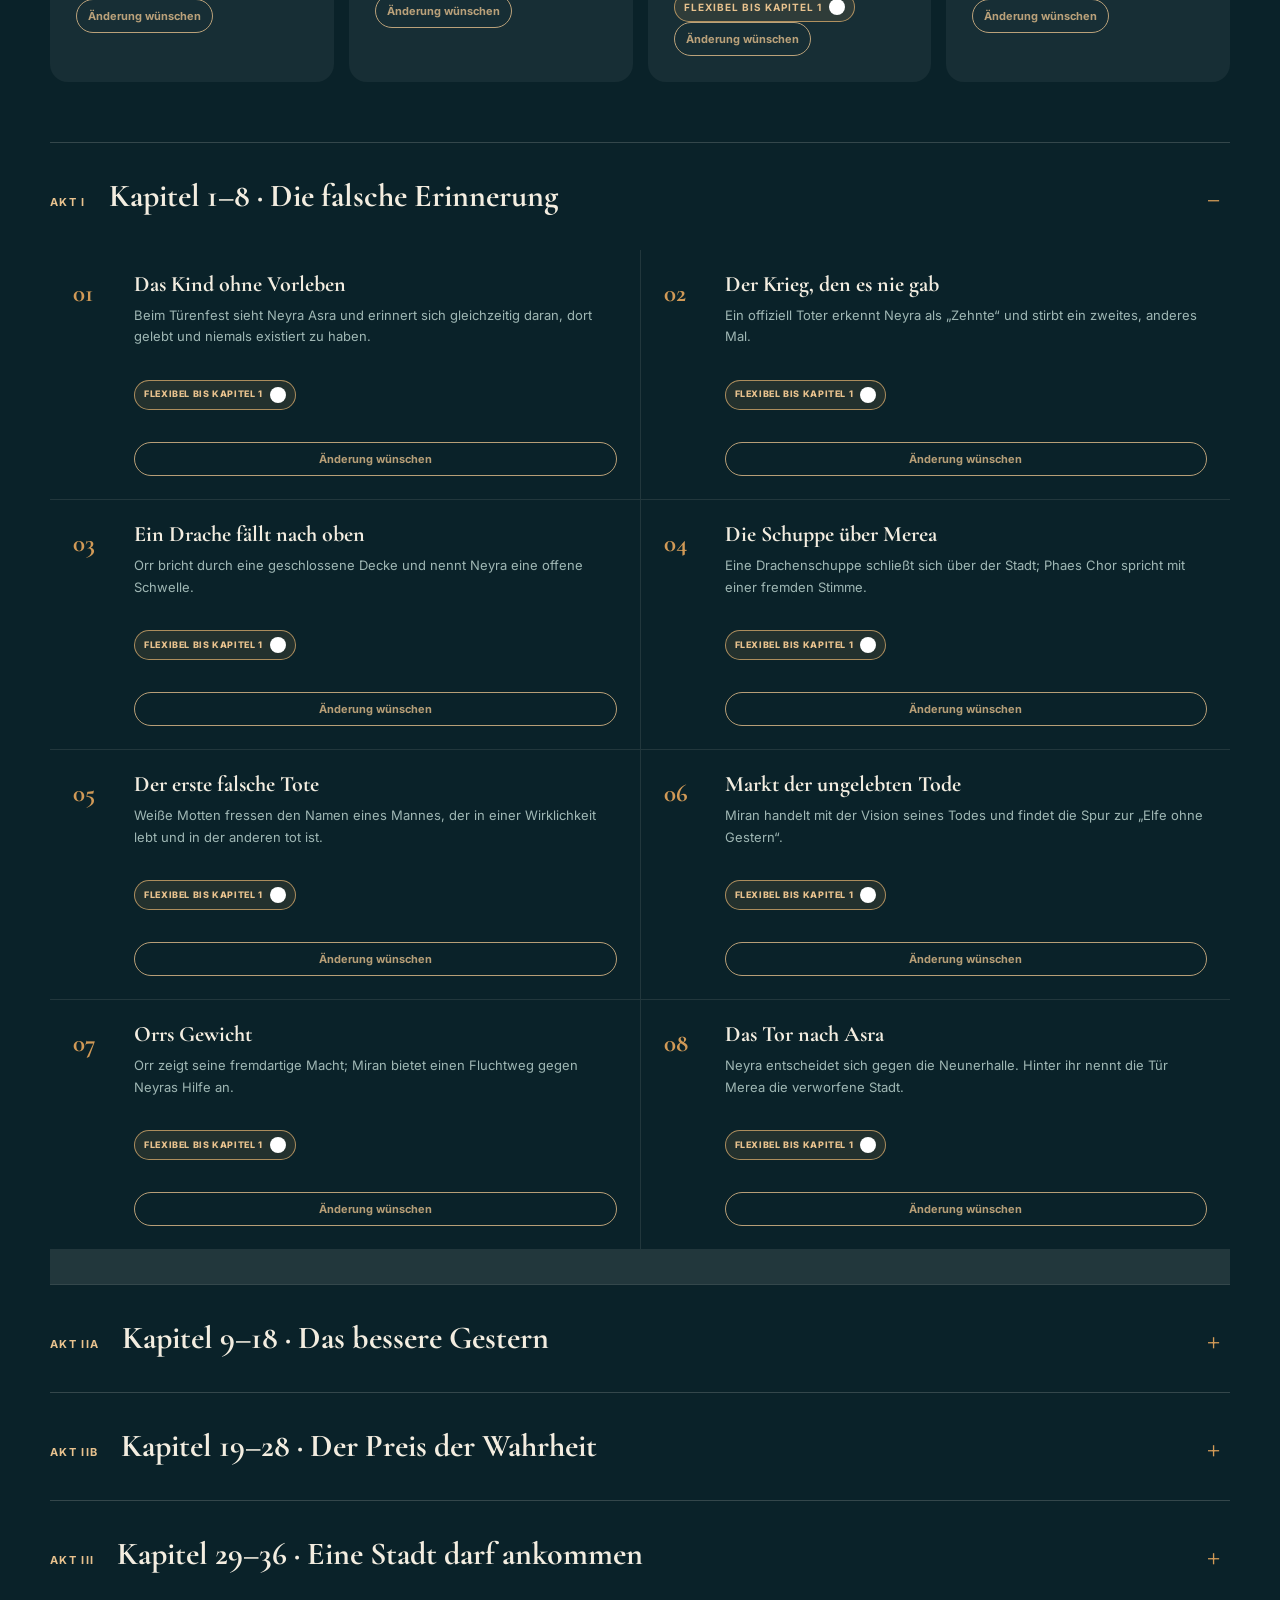
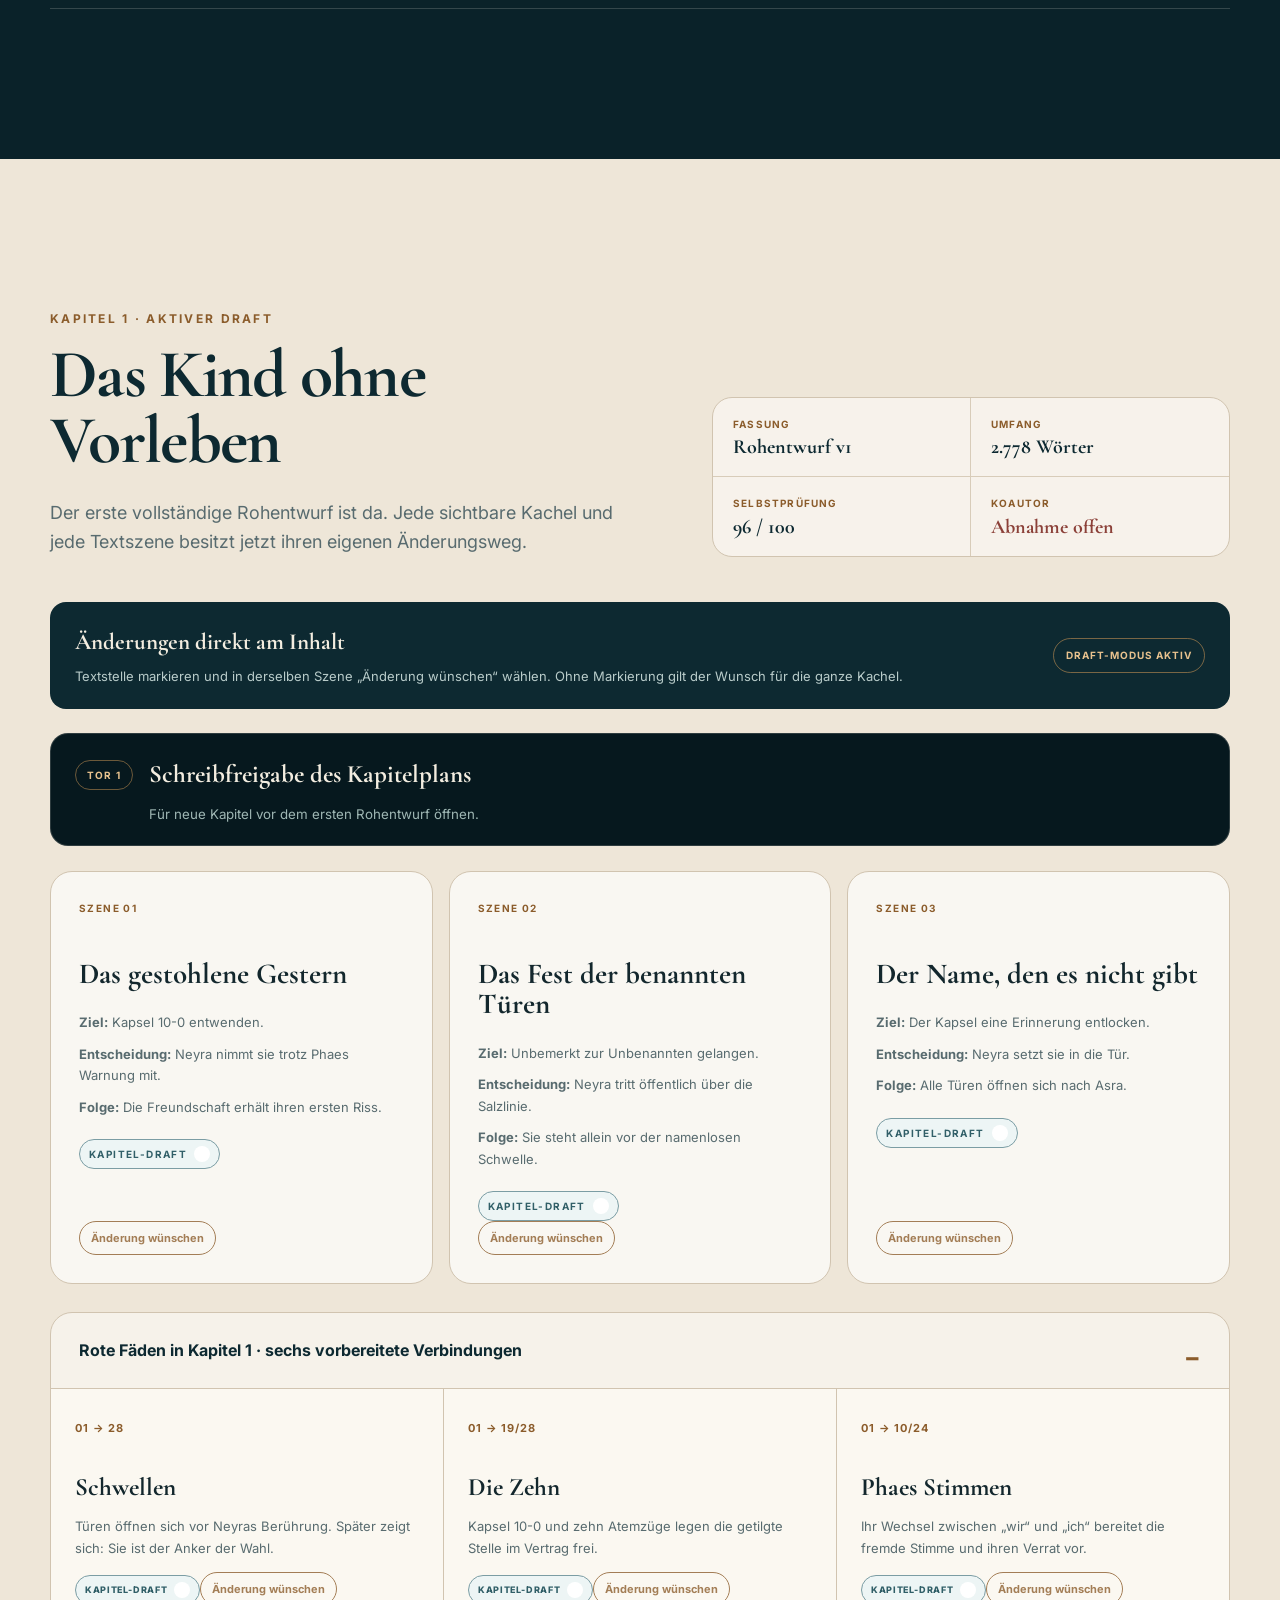
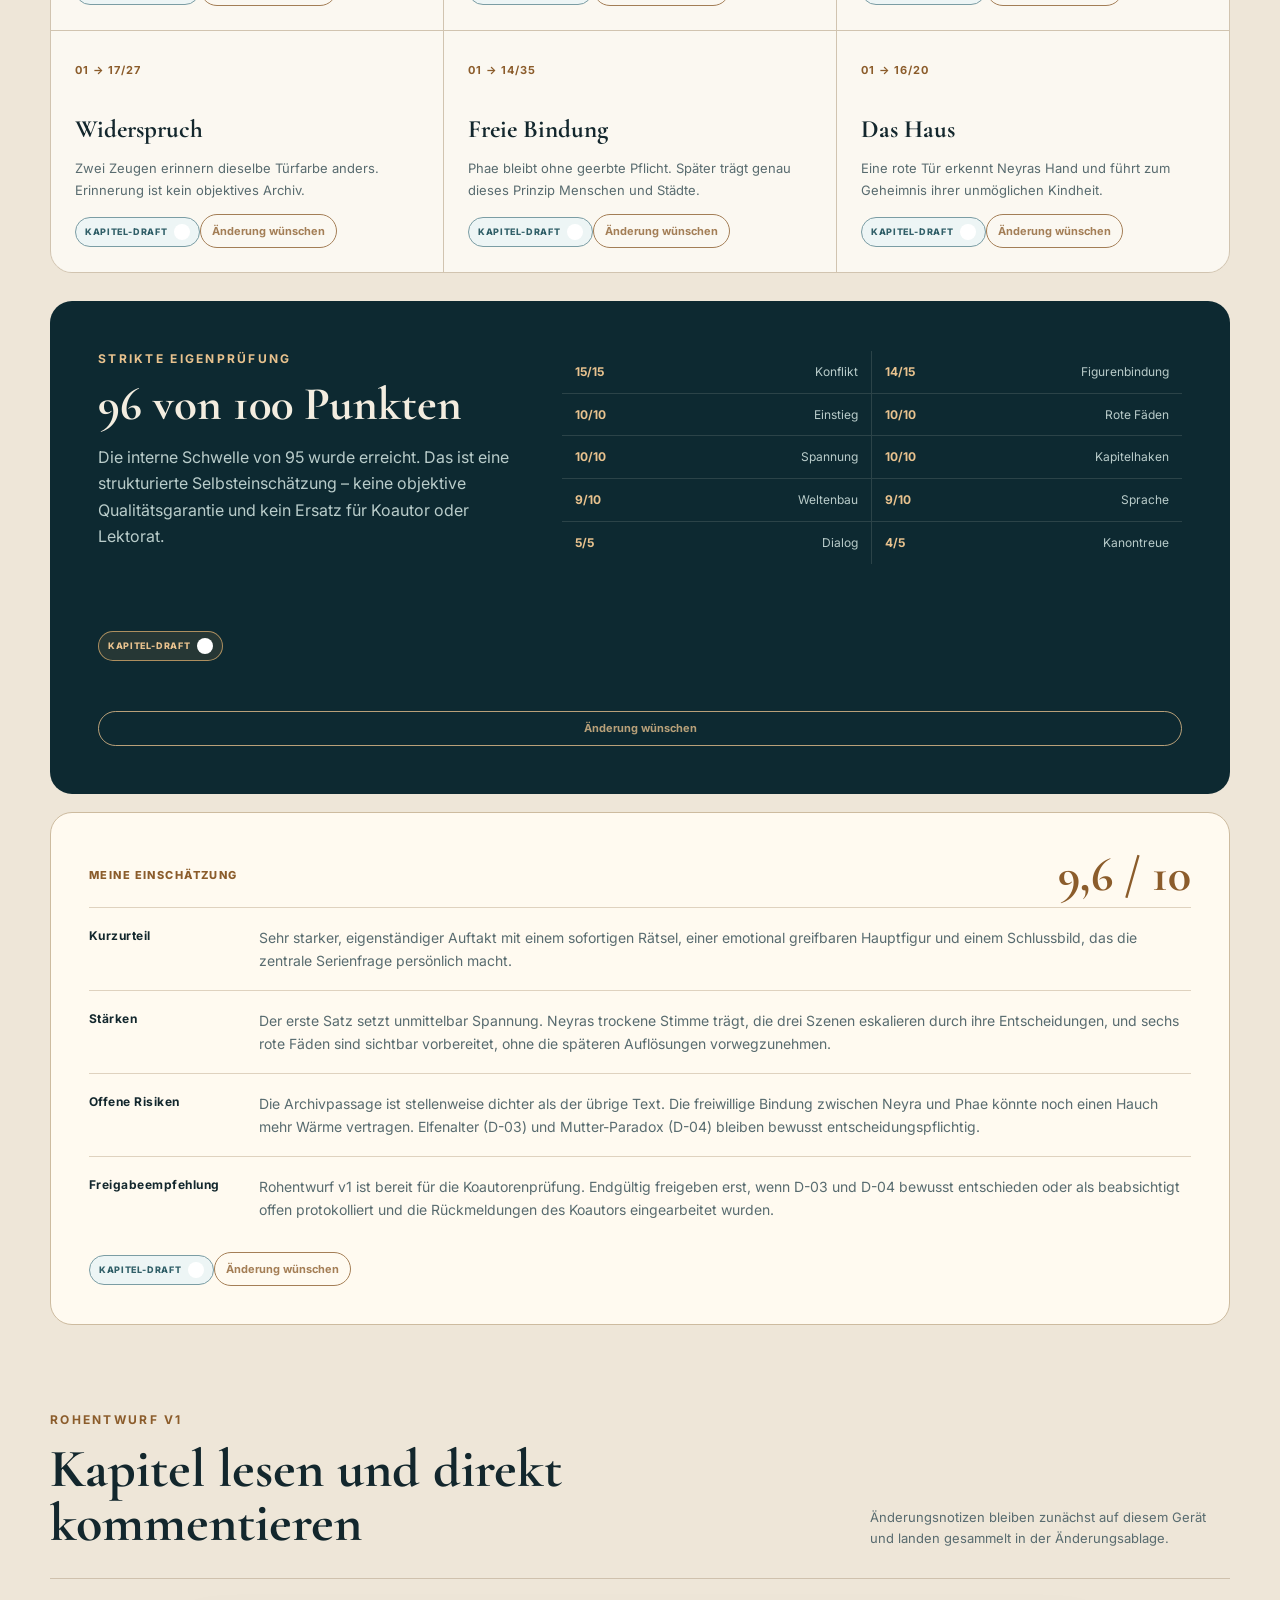
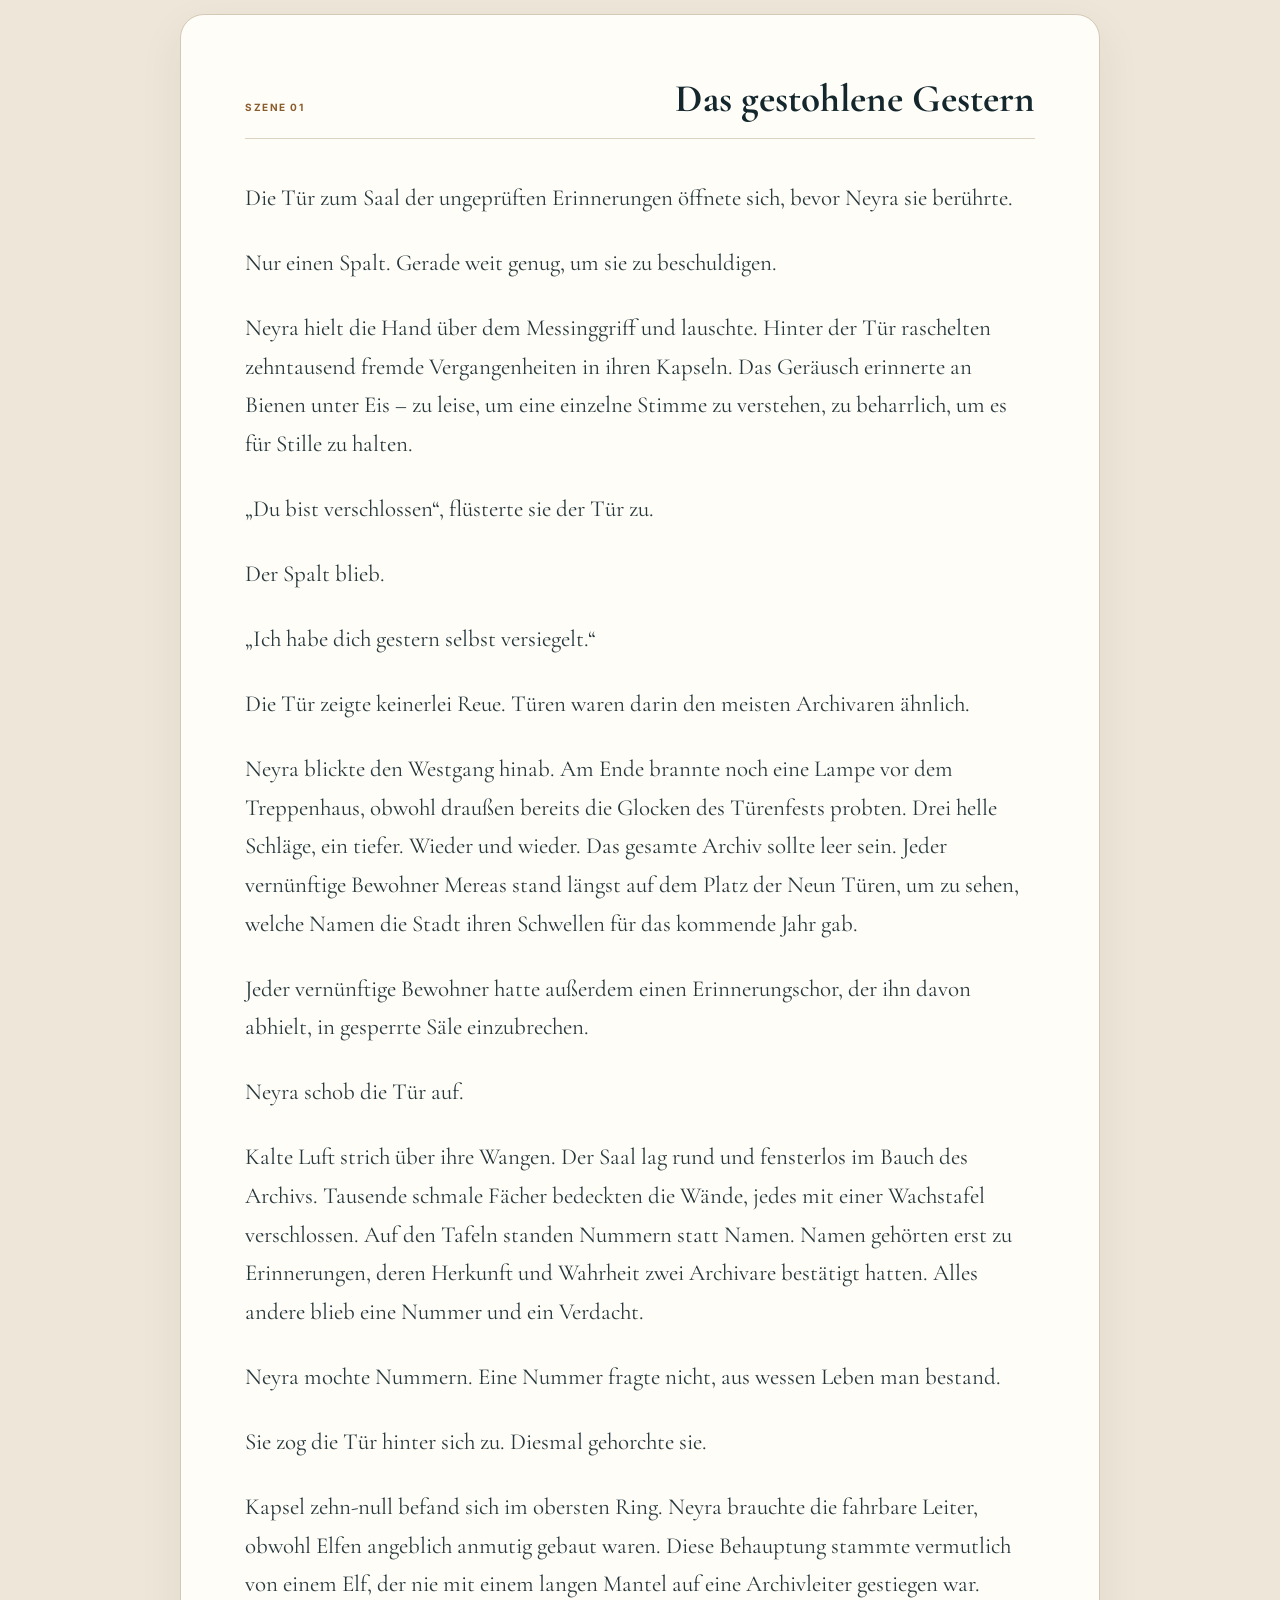
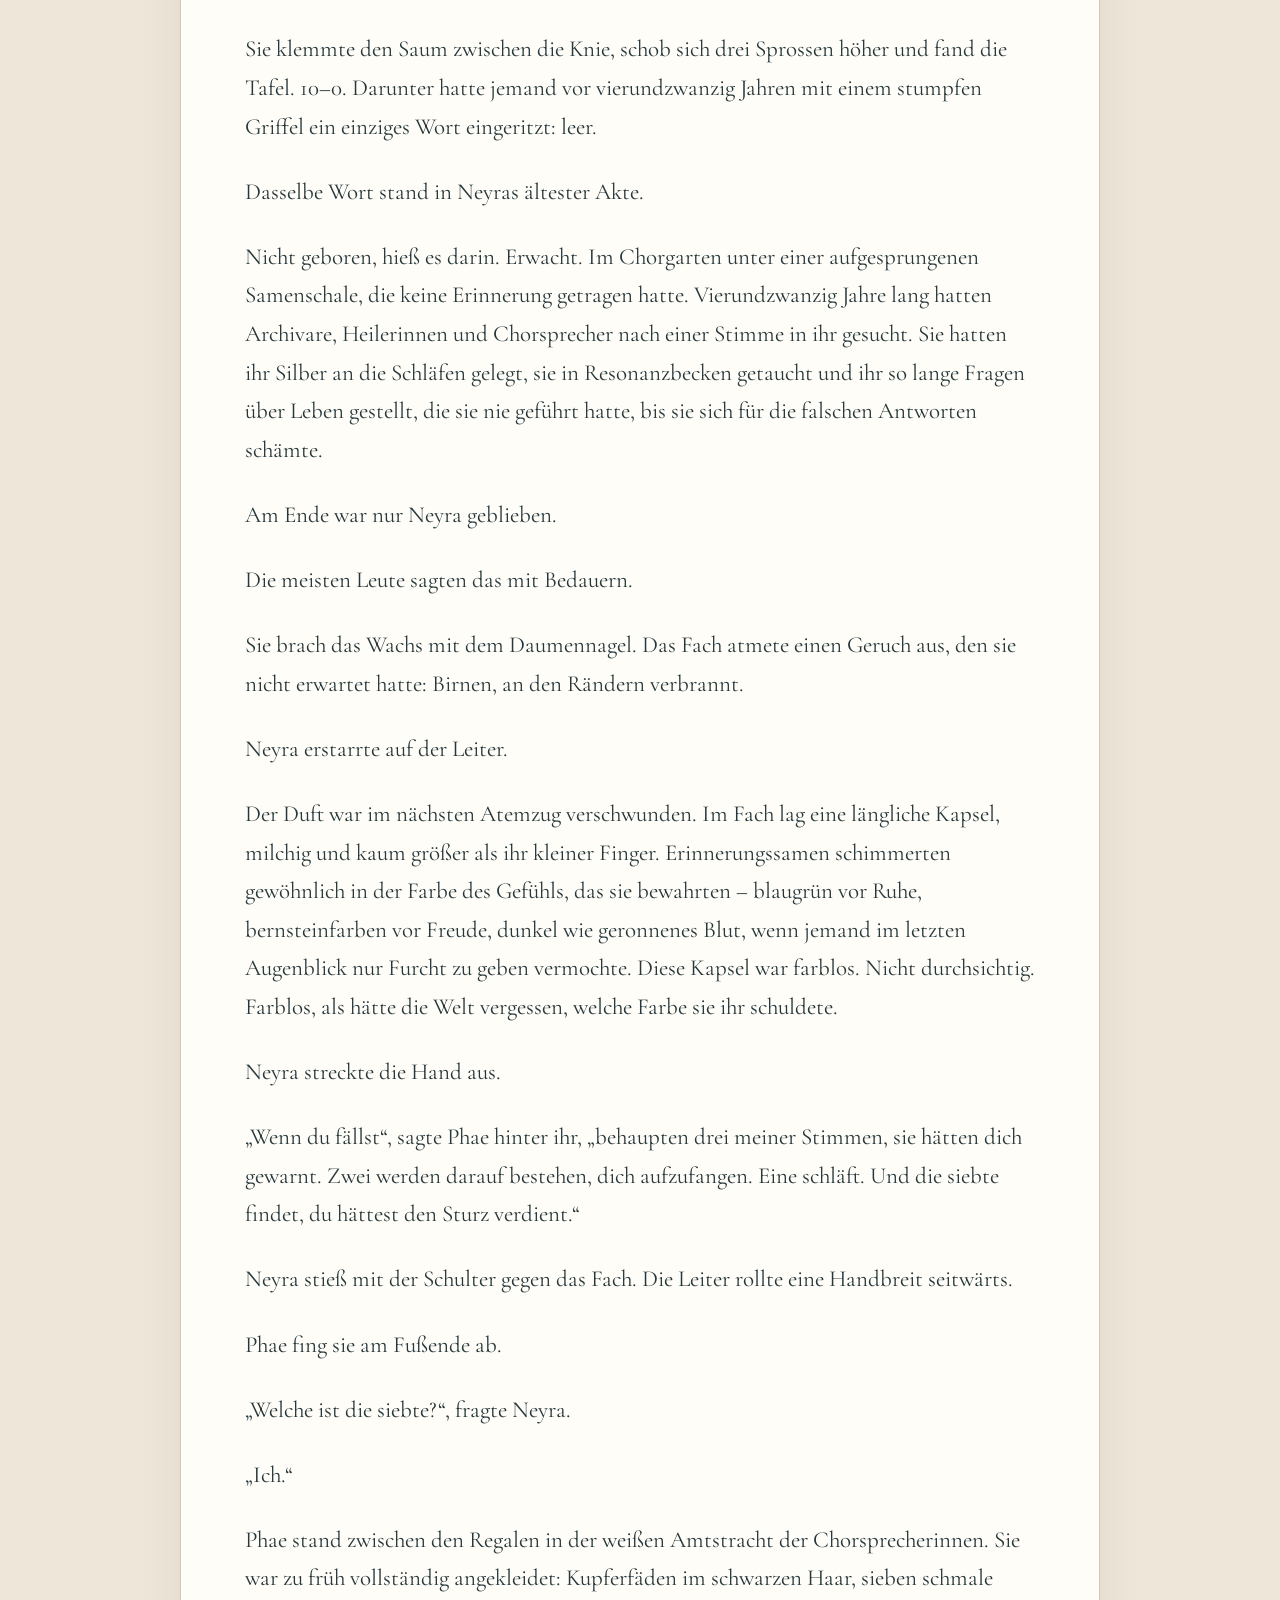
==== commit 9951fb2b: "Tooltip-Sichtbarkeit in Eckdaten korrigieren" ====
--- a/index.html
+++ b/index.html
@@ -11,8 +11,8 @@
     <meta property="og:url" content="https://toni2123a.github.io/Book_DrachenundElfen/">
     <meta property="og:image" content="https://toni2123a.github.io/Book_DrachenundElfen/assets/hero-worldskin.webp">
     <title>Die Häutung der Welt · Band-1-Plan</title>
-    <link rel="stylesheet" href="styles.css?v=20261020-5">
-    <script src="app.js?v=20261020-5" defer></script>
+    <link rel="stylesheet" href="styles.css?v=20261020-6">
+    <script src="app.js?v=20261020-6" defer></script>
   </head>
   <body>
     <a class="skip-link" href="#inhalt">Zum Inhalt springen</a>
--- a/styles.css
+++ b/styles.css
@@ -236,7 +236,7 @@
 .edit-policy-marker b { display: grid; width: 16px; height: 16px; place-items: center; border-radius: 50%; background: currentColor; color: var(--white); font-family: Georgia, serif; font-size: 10px; font-style: italic; text-transform: none; }
 .edit-policy-marker.draft { border-color: #7b9da4; background: #edf5f5; color: #315f68; }
 .edit-policy-marker.fixed, .edit-policy-marker.lockedFoundation { border-color: #909697; background: #edf0ef; color: #3f4b4e; }
-.edit-policy-tooltip { position: absolute; z-index: 20; left: 0; bottom: calc(100% + 9px); display: none; width: min(330px, 78vw); padding: 12px 14px; border-radius: 10px; background: var(--night-deep); color: var(--cream); box-shadow: 0 12px 32px rgba(5, 22, 27, .3); font-size: 11px; font-weight: 500; letter-spacing: 0; line-height: 1.5; text-transform: none; pointer-events: none; }
+.edit-policy-marker .edit-policy-tooltip { position: absolute; z-index: 20; left: 0; bottom: calc(100% + 9px); display: none; width: min(330px, 78vw); padding: 12px 14px; border-radius: 10px; background: var(--night-deep); color: var(--cream); box-shadow: 0 12px 32px rgba(5, 22, 27, .3); font-size: 11px; font-weight: 500; letter-spacing: 0; line-height: 1.5; text-transform: none; pointer-events: none; }
 .edit-policy-tooltip.align-right { right: 0; left: auto; }
 .edit-policy-marker:hover .edit-policy-tooltip, .edit-policy-marker:focus .edit-policy-tooltip, .edit-policy-marker:focus-visible .edit-policy-tooltip { display: block; }
 .world-grid .edit-policy-marker, .acts .edit-policy-marker, .chapter-grid .edit-policy-marker, .book-card.featured .edit-policy-marker, .quality-gate .edit-policy-marker { border-color: rgba(231, 181, 115, .7); background: rgba(209, 154, 87, .13); color: var(--copper-light); }
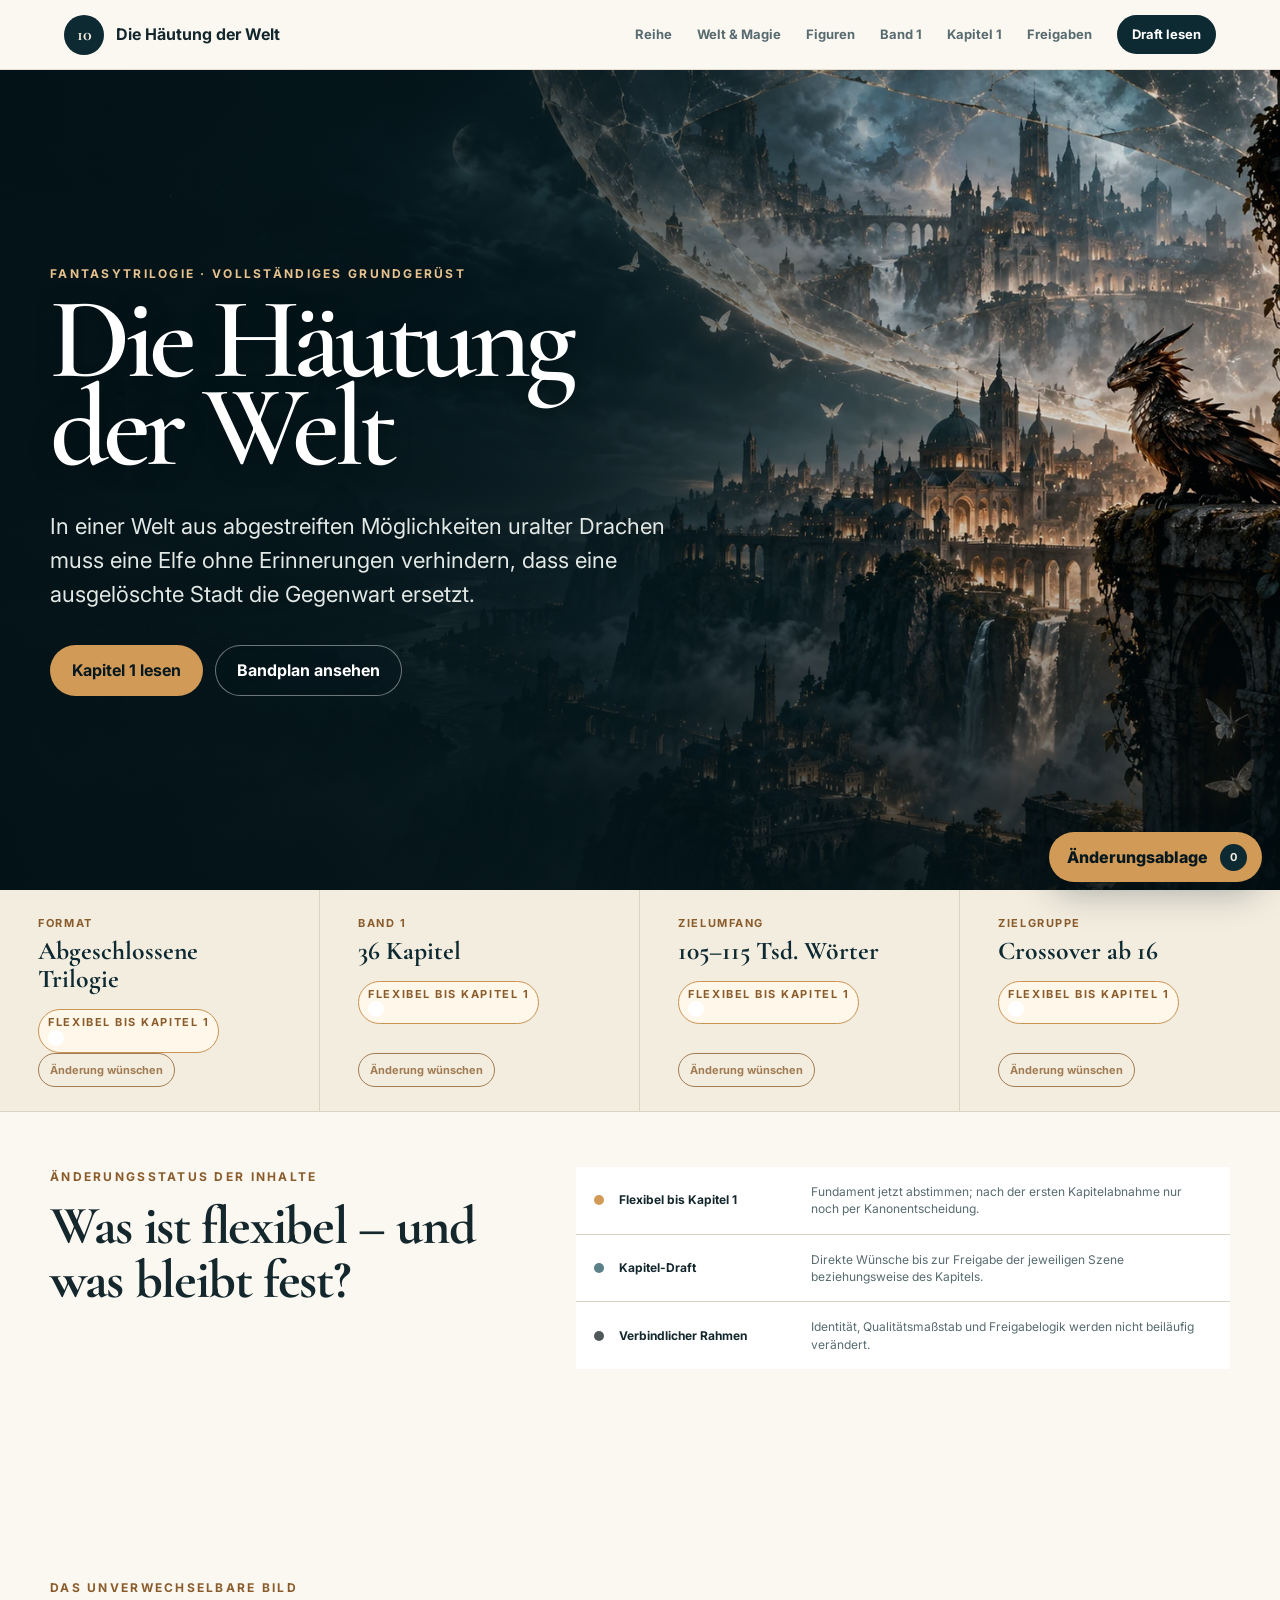
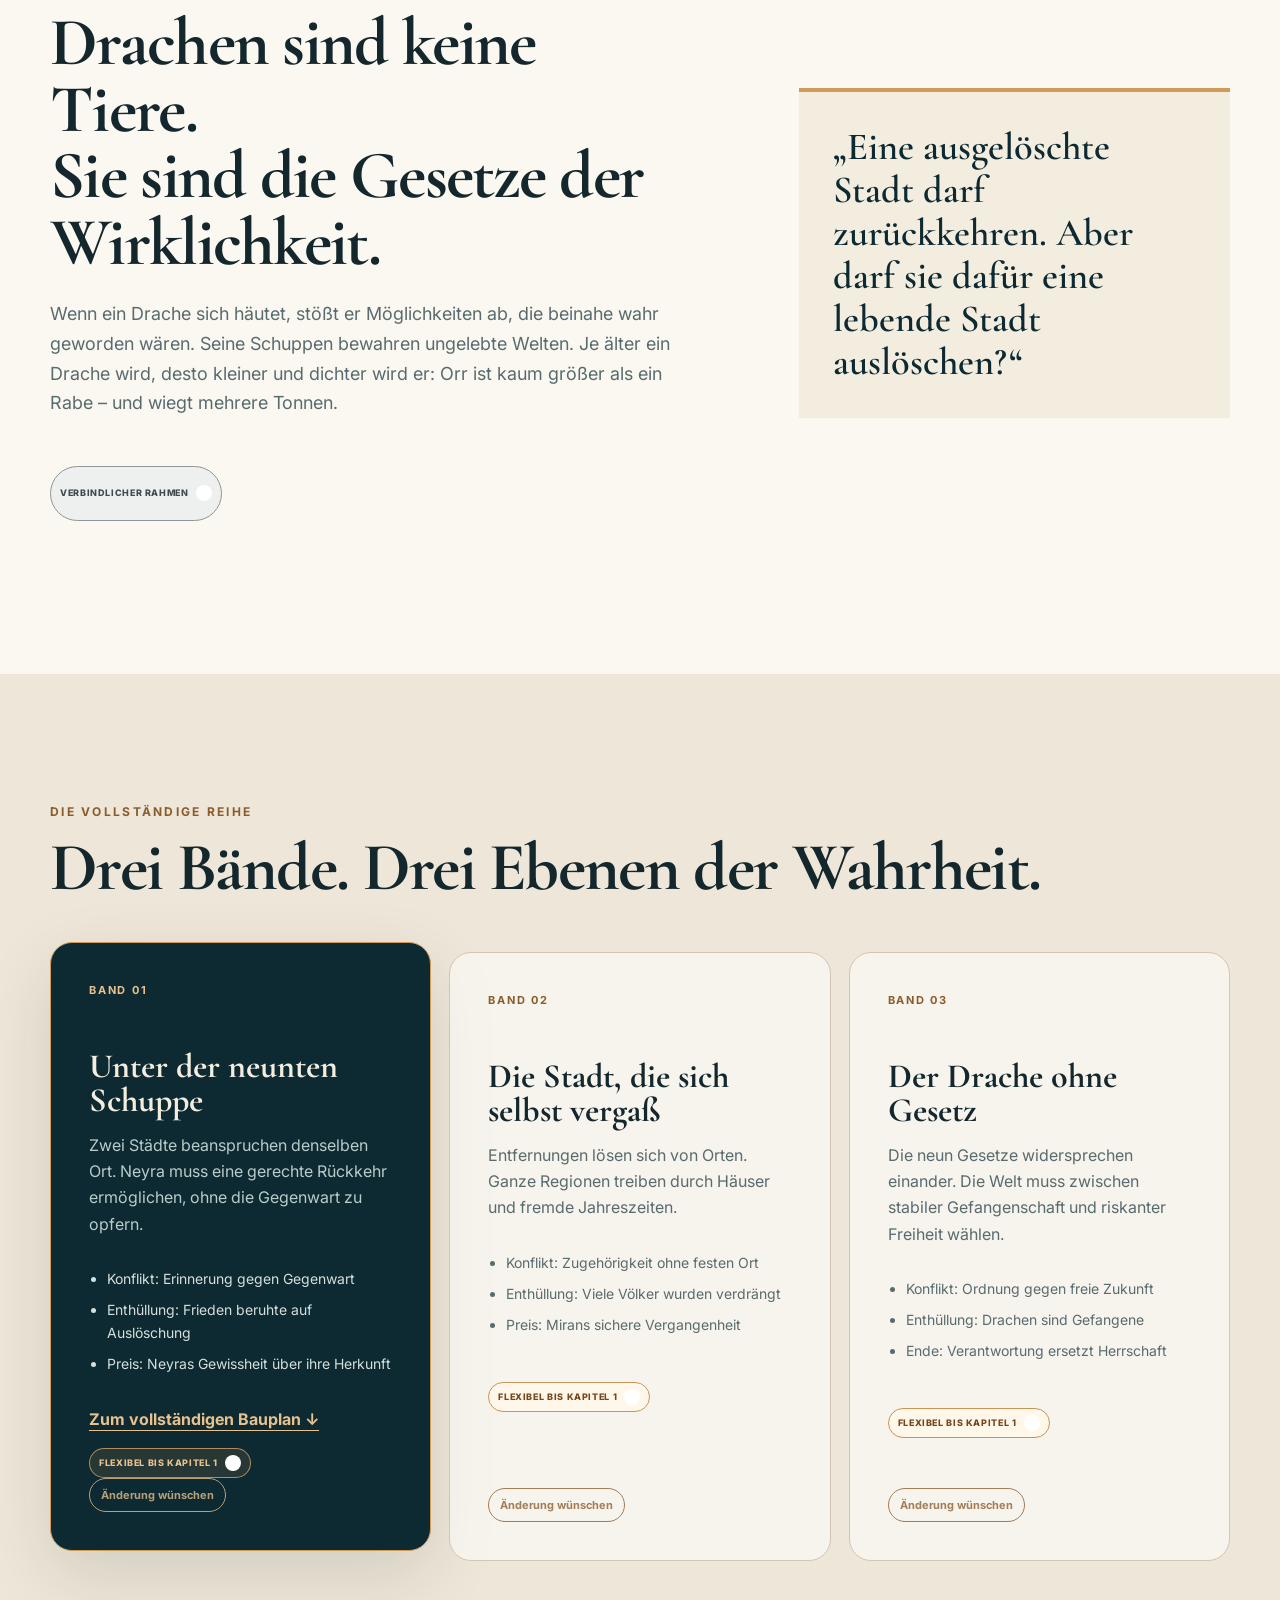
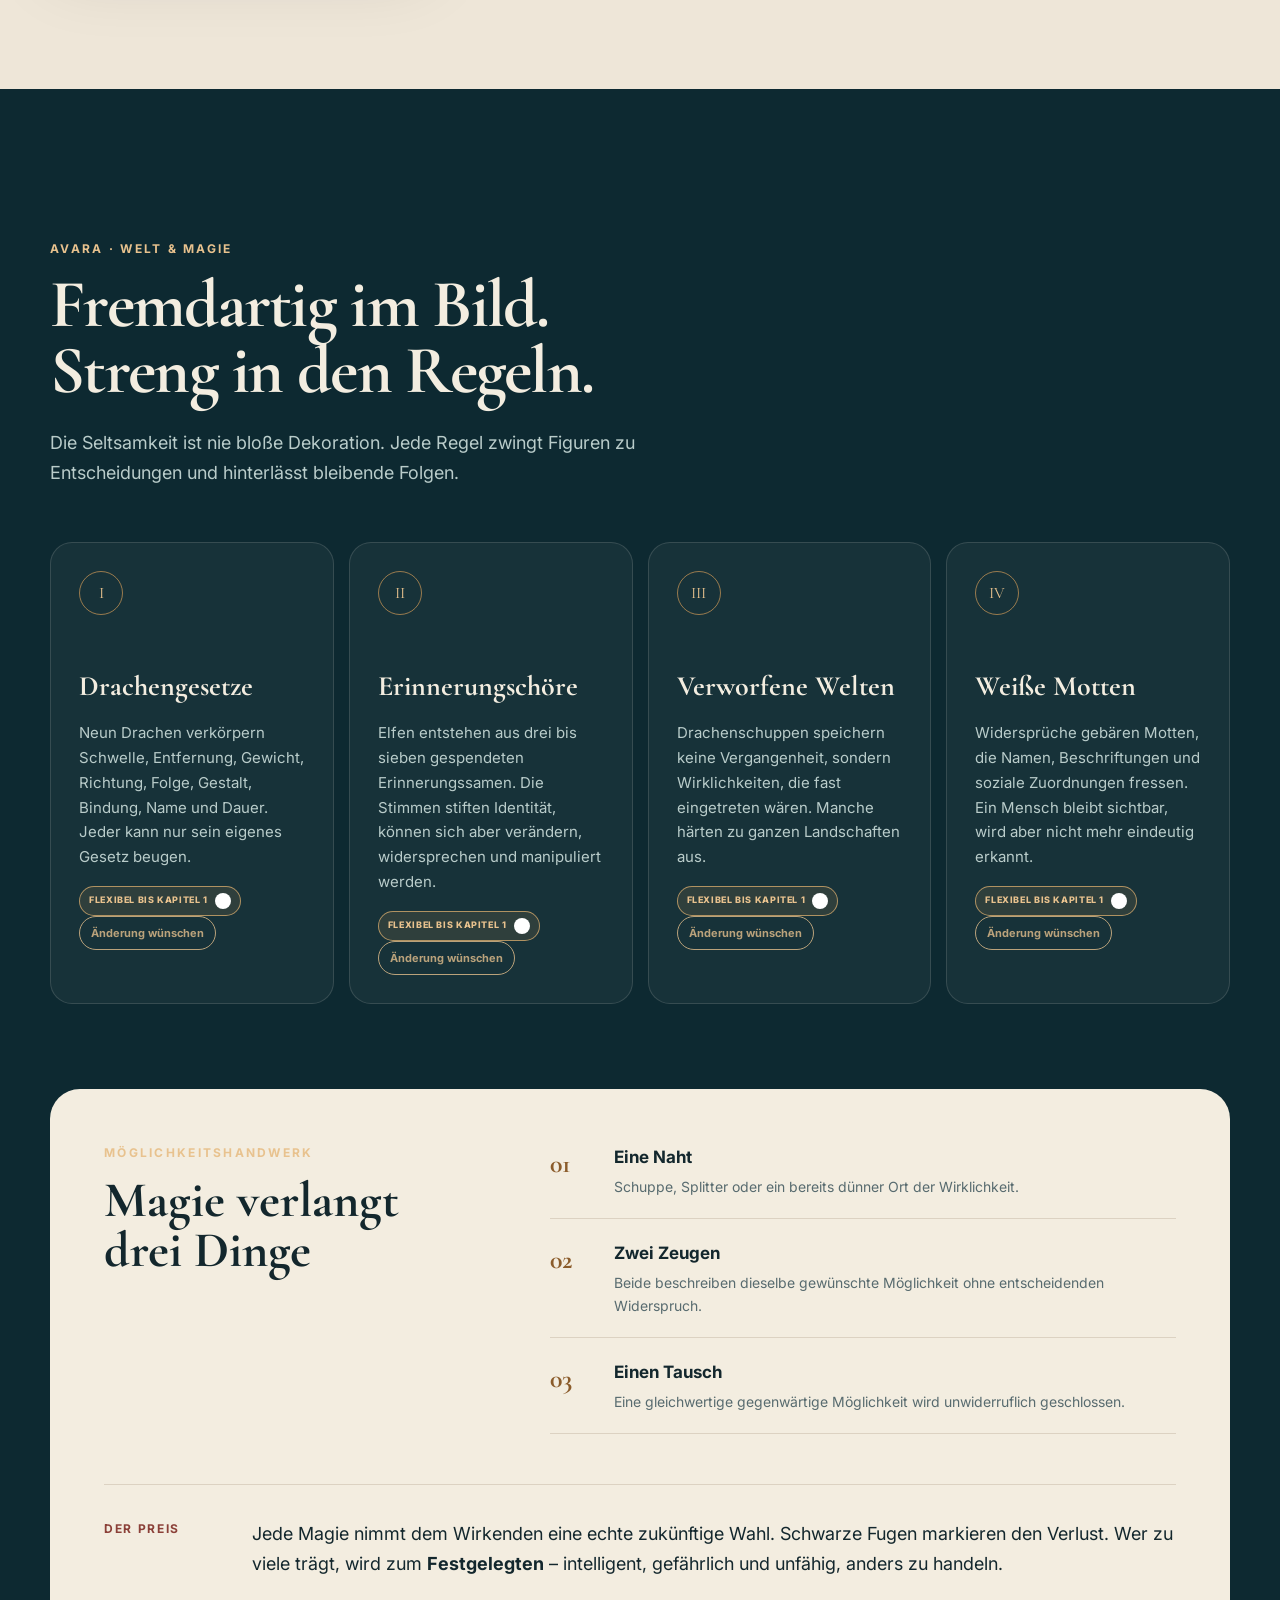
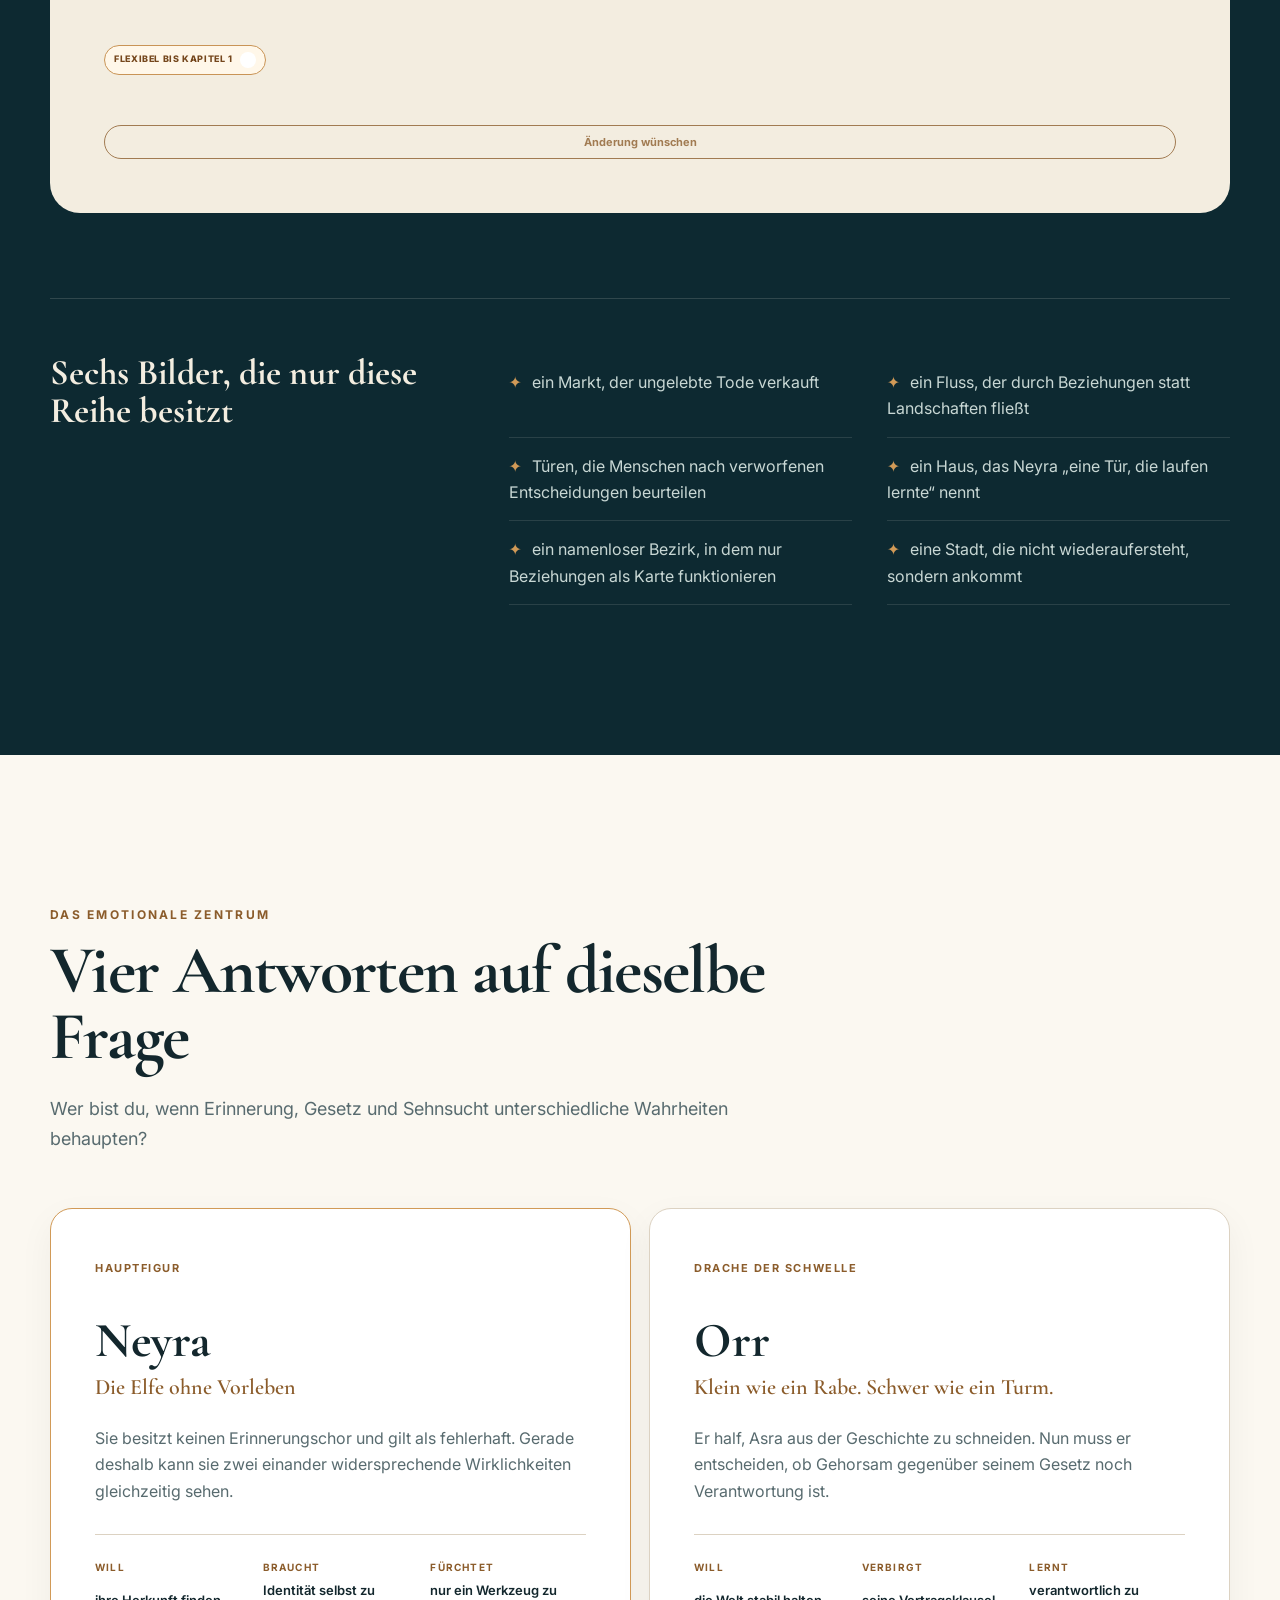
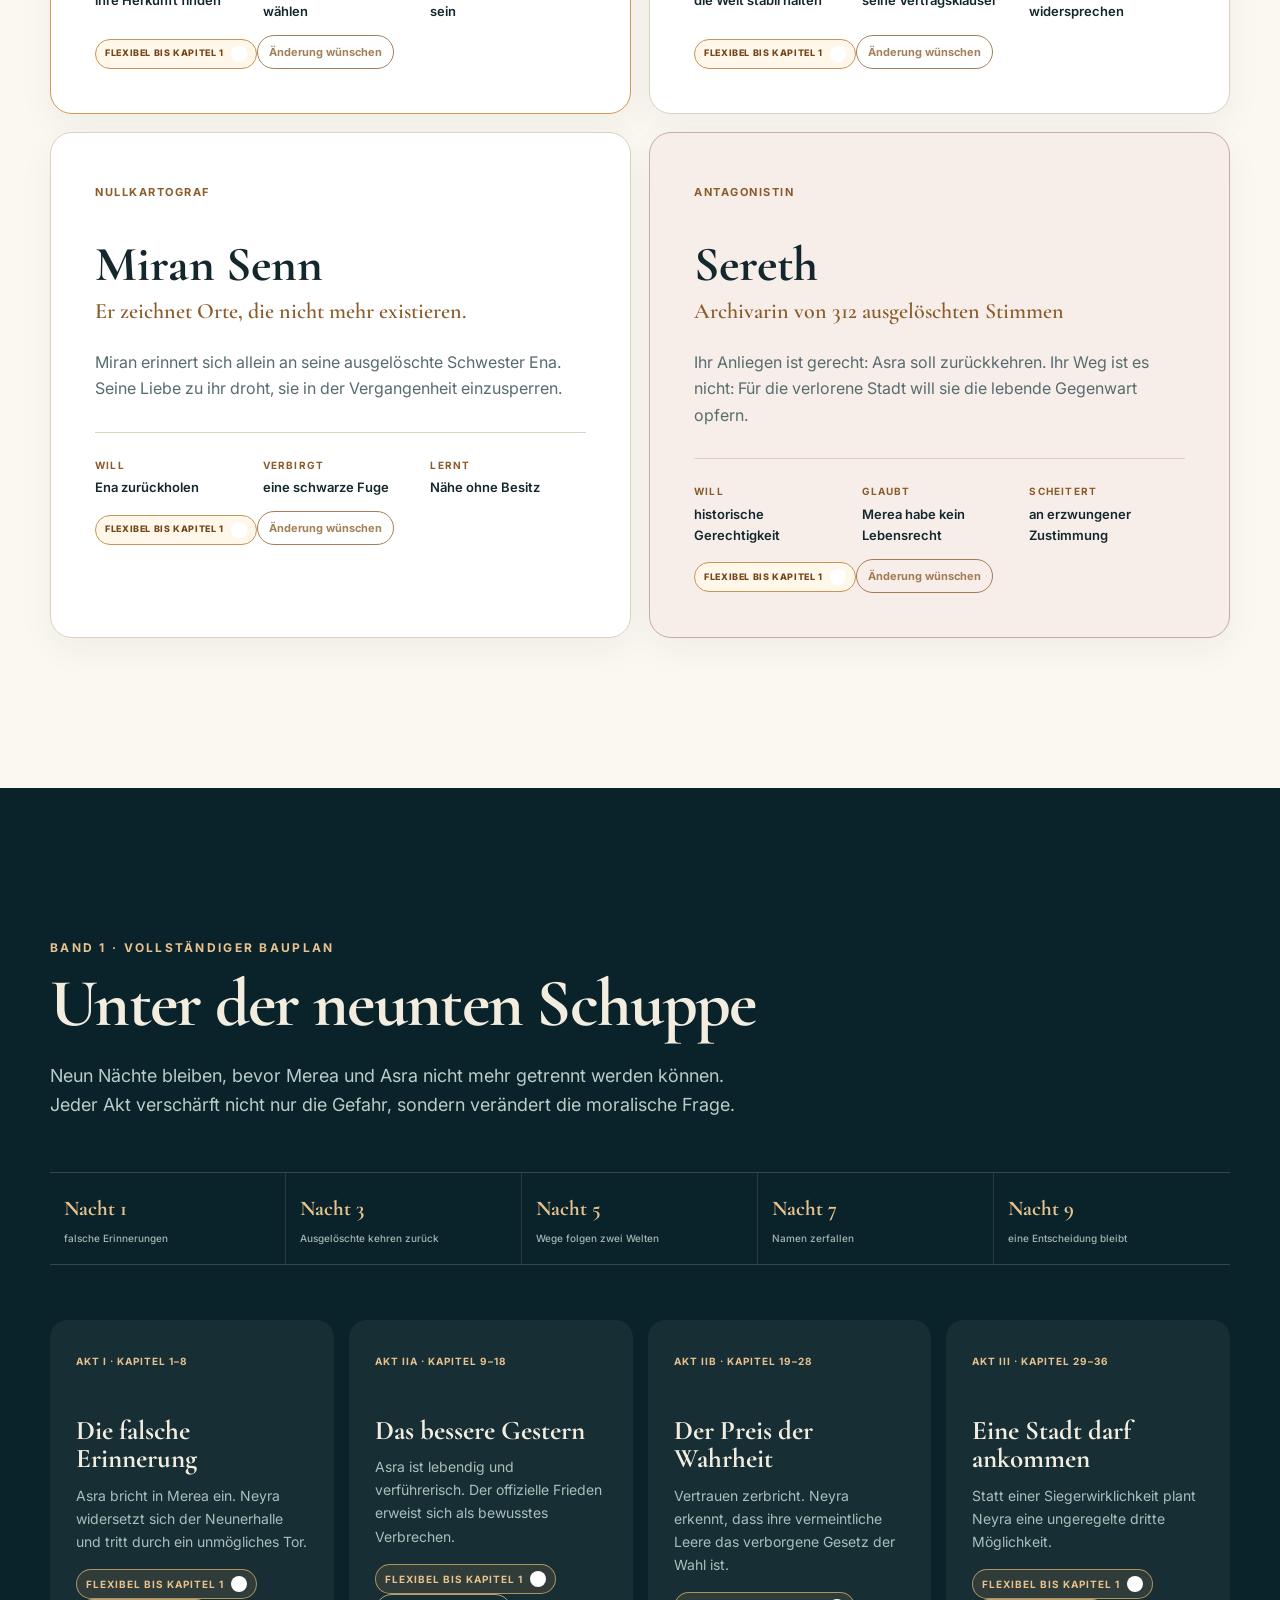
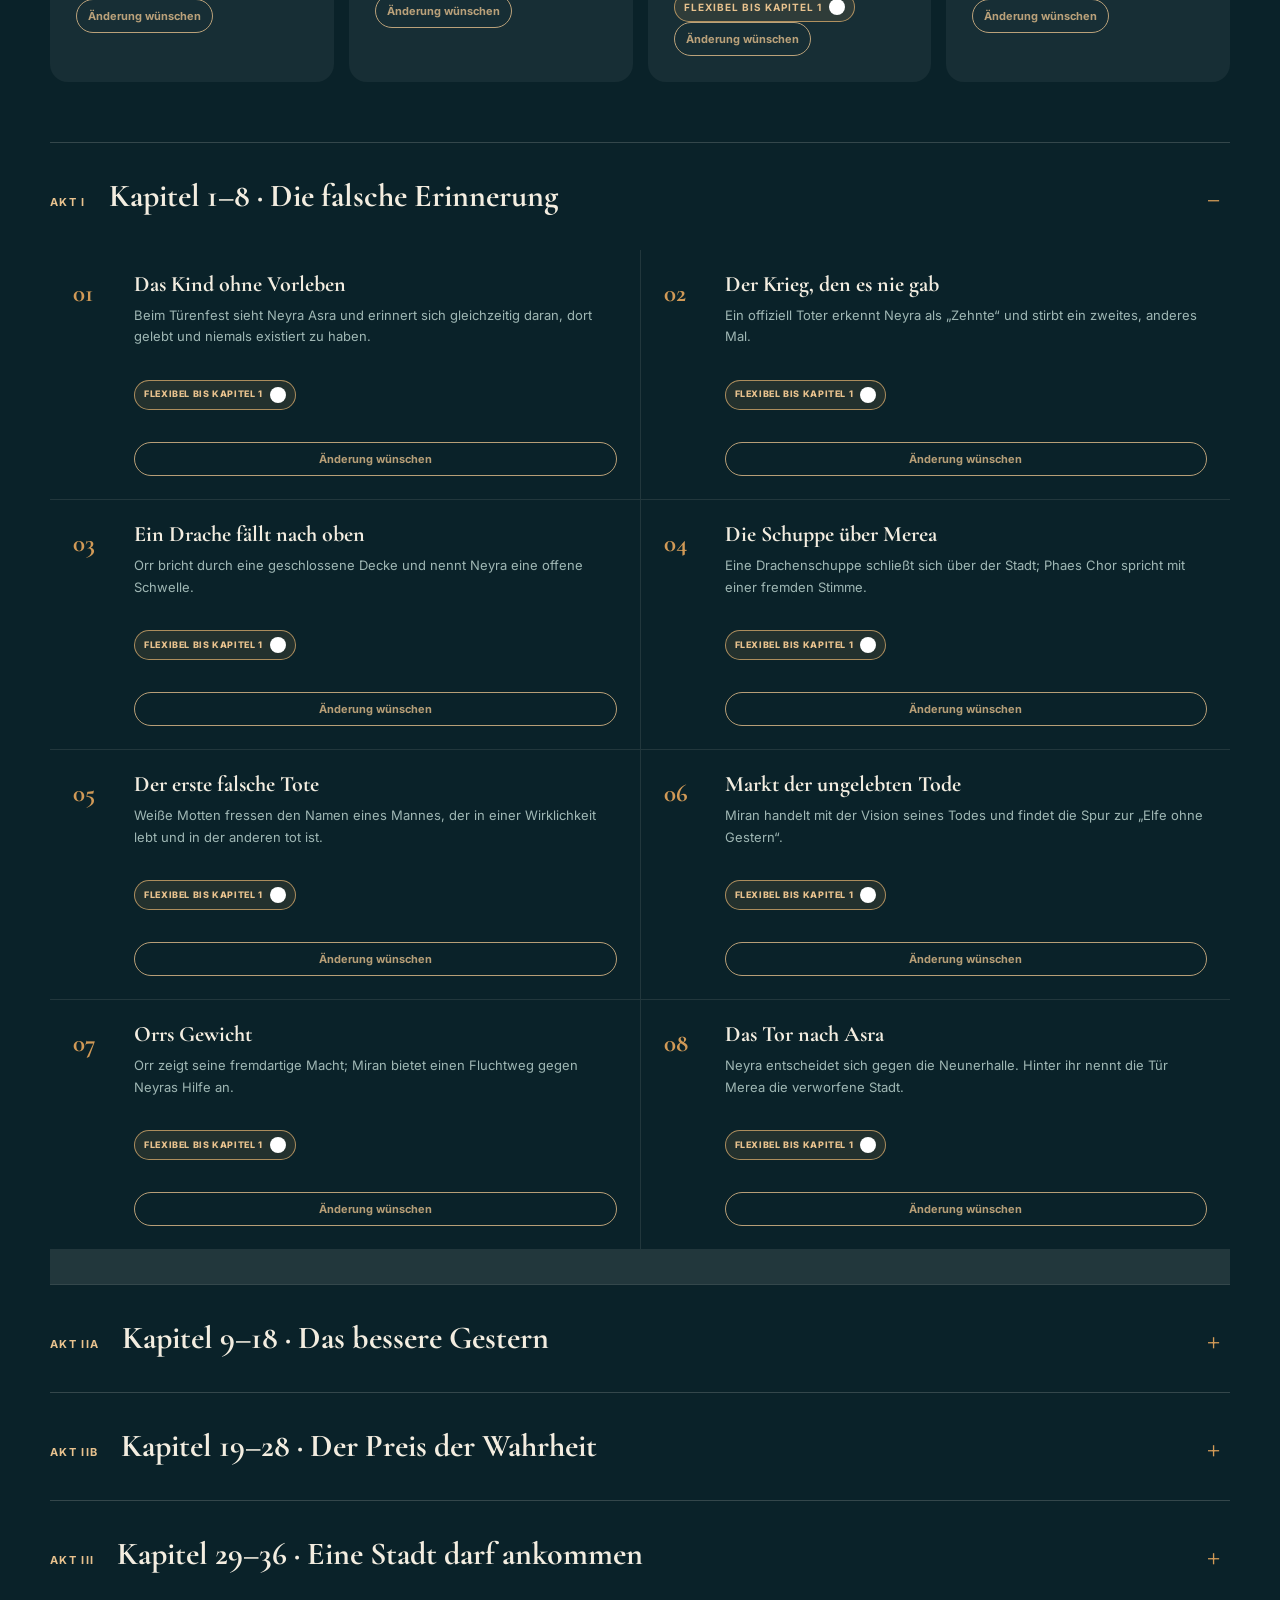
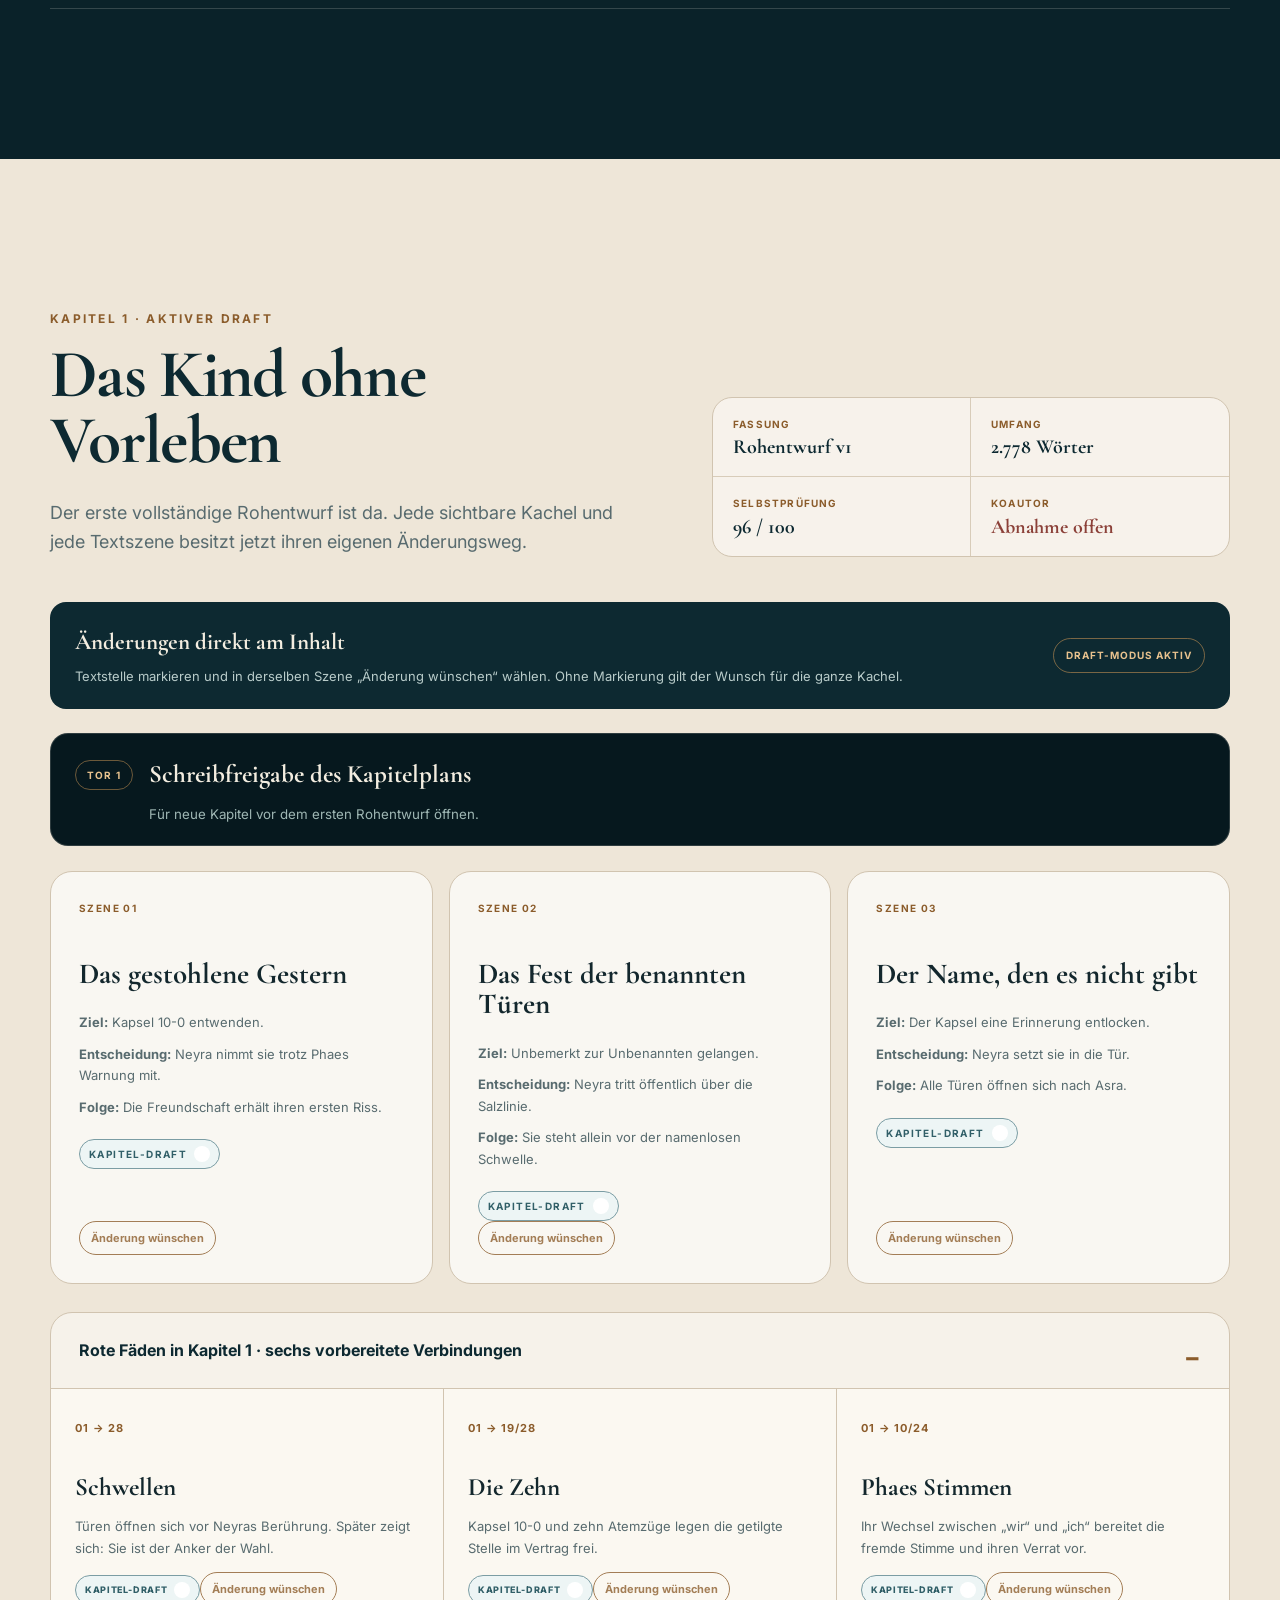
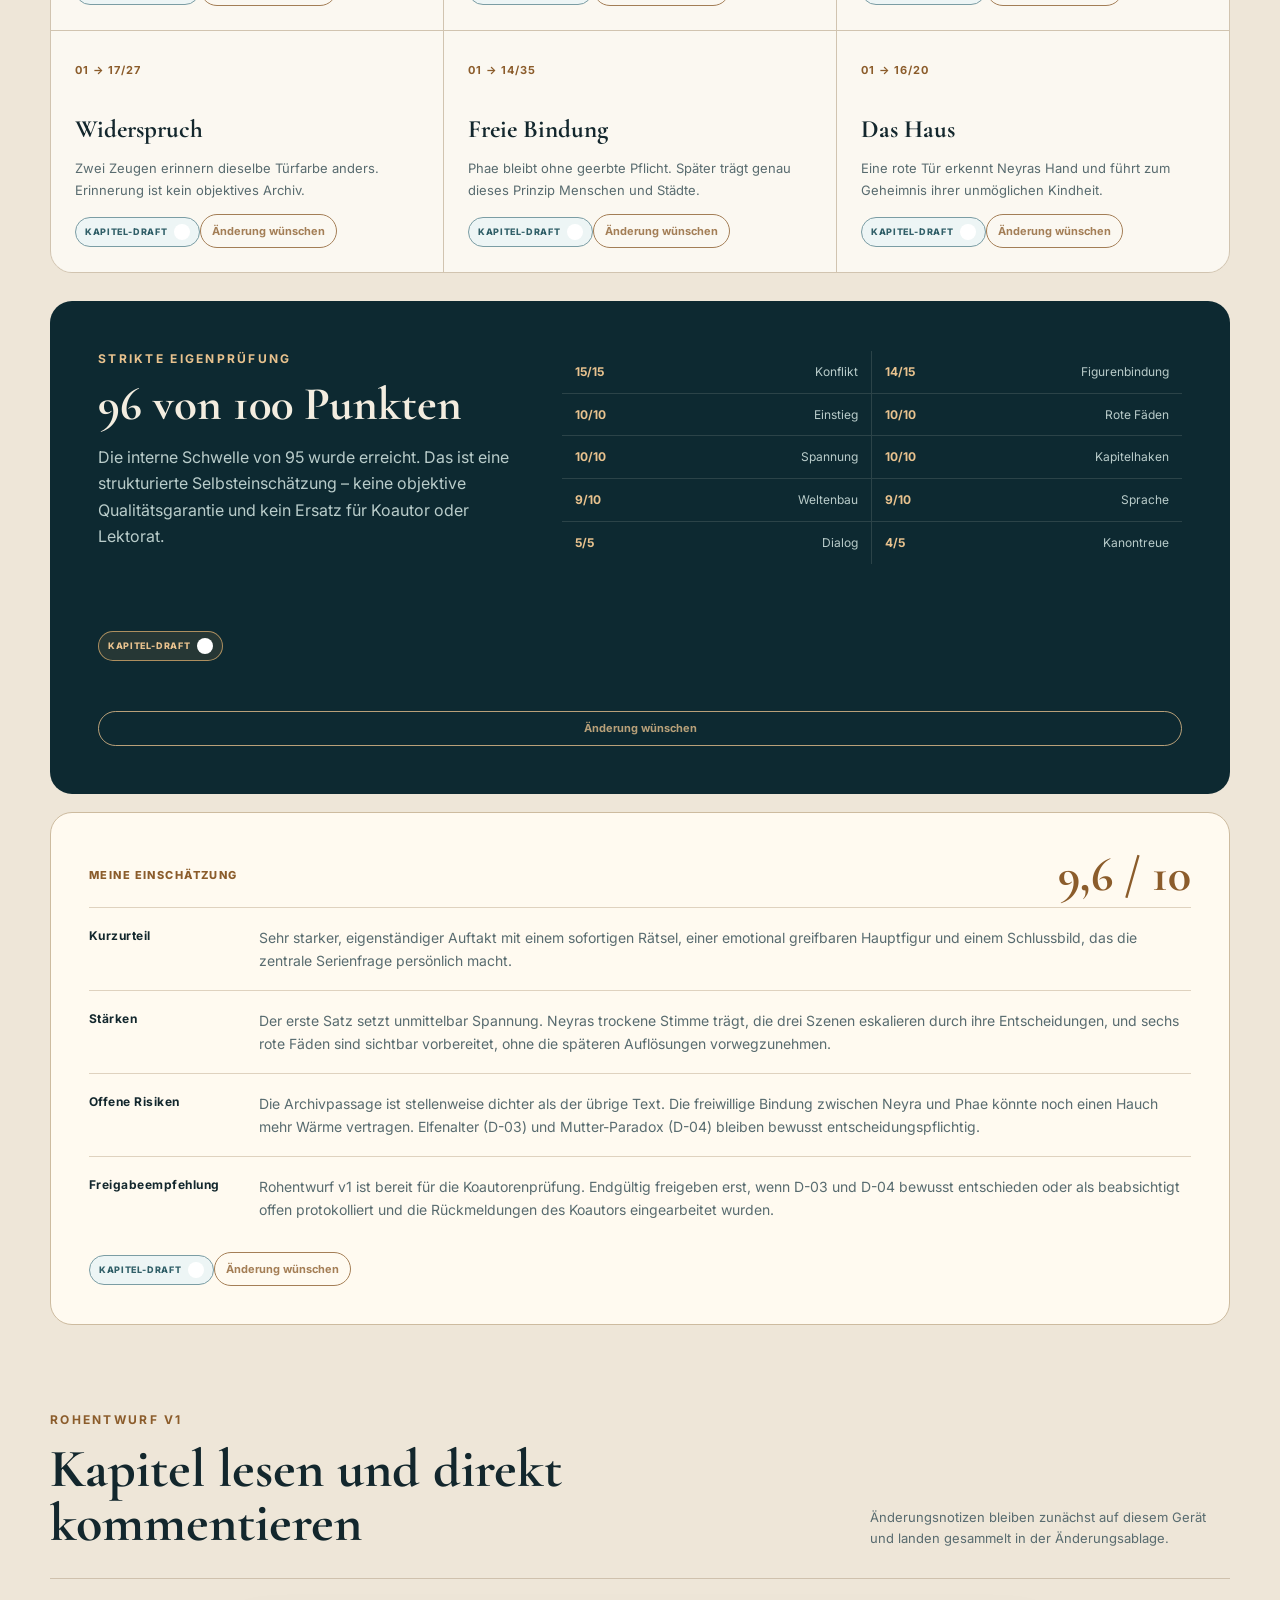
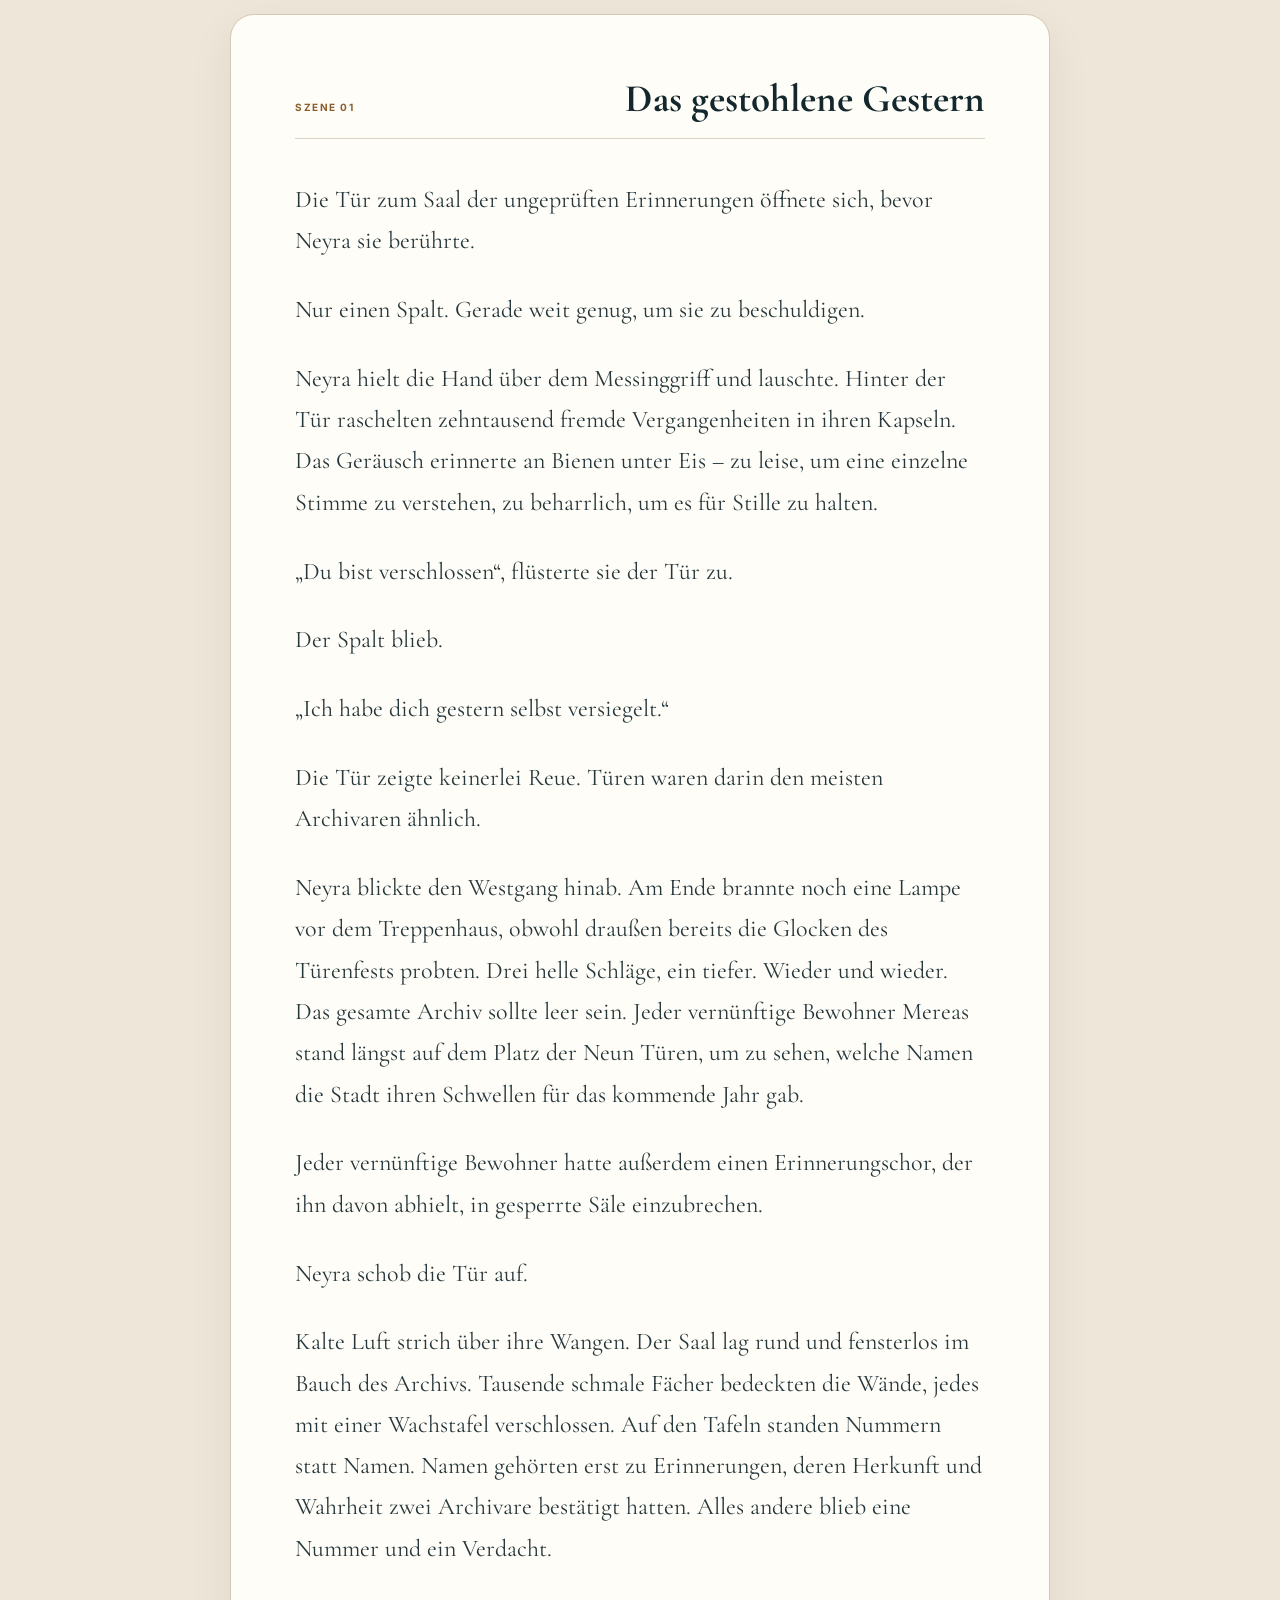
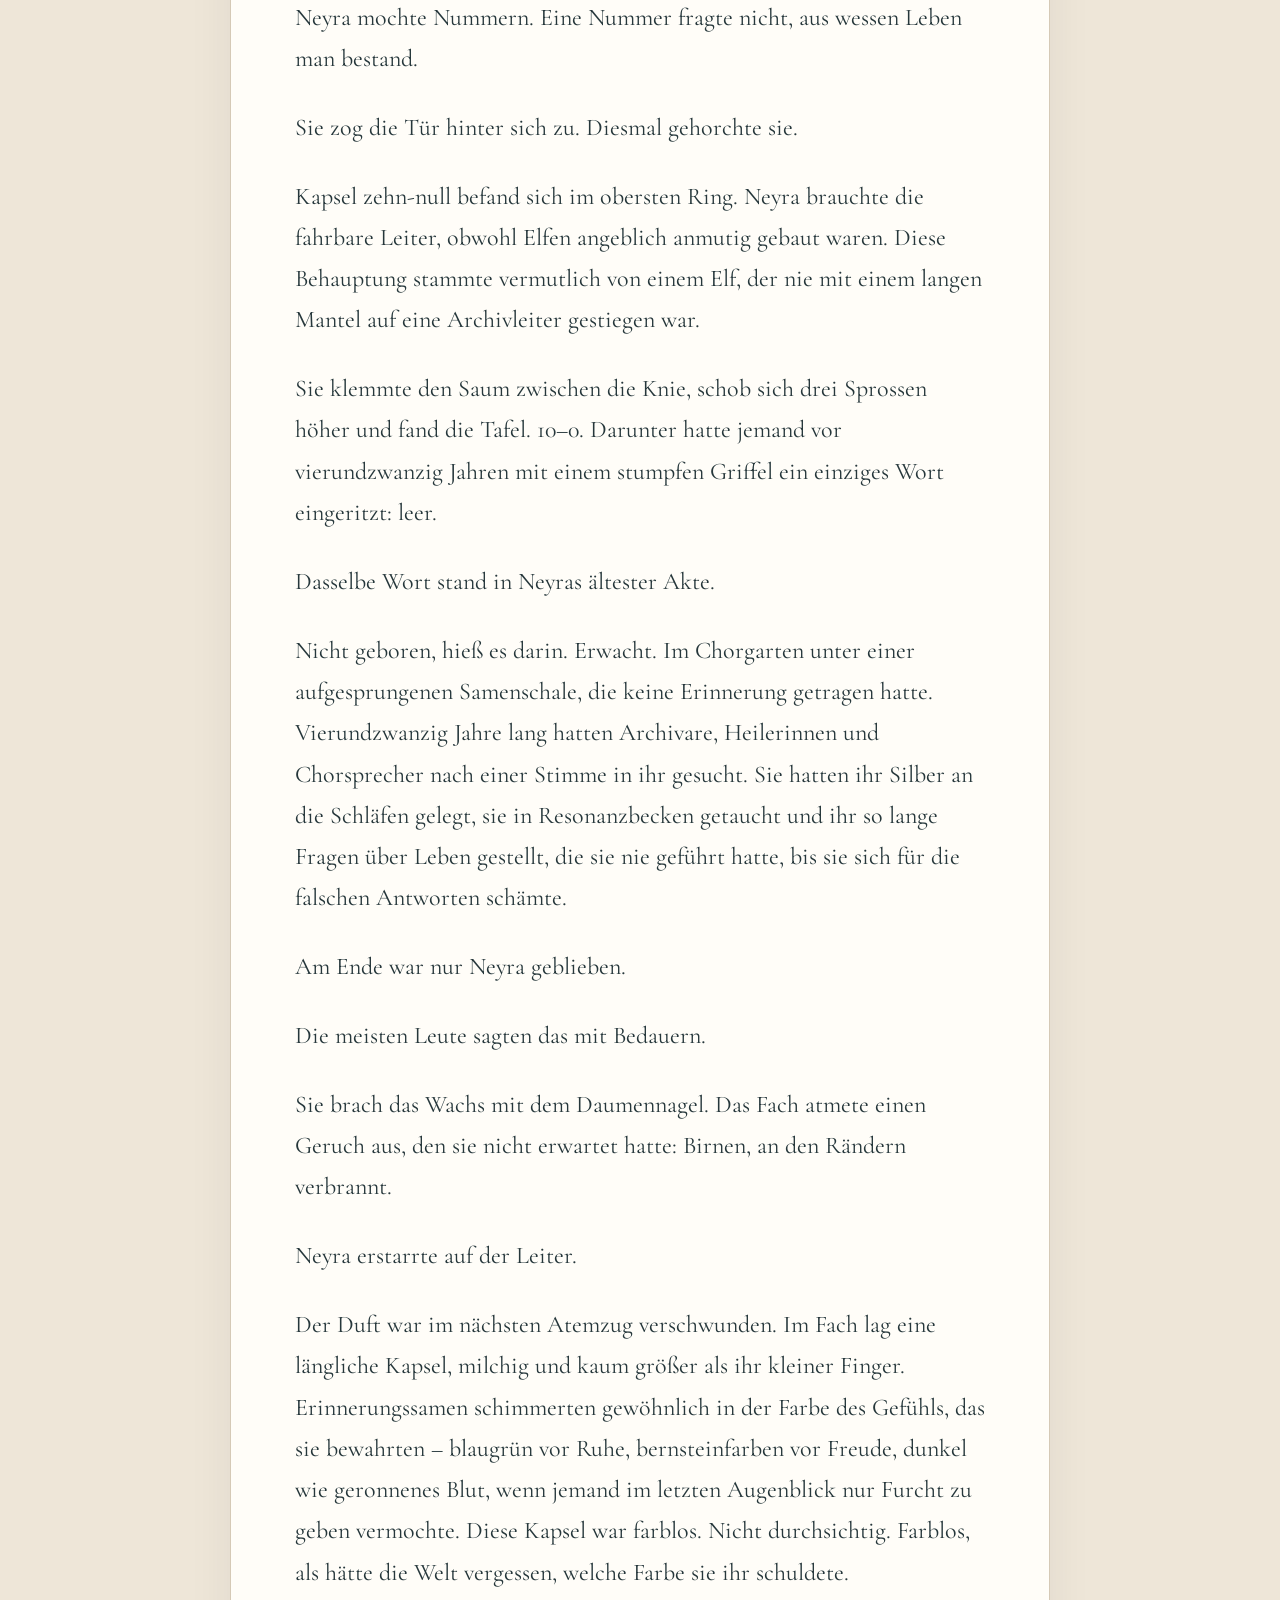
==== commit 4aeaaf32: "Webseite fuer mobiles Lesen optimieren" ====
--- a/index.html
+++ b/index.html
@@ -11,8 +11,8 @@
     <meta property="og:url" content="https://toni2123a.github.io/Book_DrachenundElfen/">
     <meta property="og:image" content="https://toni2123a.github.io/Book_DrachenundElfen/assets/hero-worldskin.webp">
     <title>Die Häutung der Welt · Band-1-Plan</title>
-    <link rel="stylesheet" href="styles.css?v=20261020-6">
-    <script src="app.js?v=20261020-6" defer></script>
+    <link rel="stylesheet" href="styles.css?v=20261020-7">
+    <script src="app.js?v=20261020-7" defer></script>
   </head>
   <body>
     <a class="skip-link" href="#inhalt">Zum Inhalt springen</a>
@@ -22,7 +22,10 @@
         <span class="brand-mark" aria-hidden="true">10</span>
         <span>Die Häutung der Welt</span>
       </a>
-      <nav aria-label="Hauptnavigation">
+      <button class="nav-toggle" id="navToggle" type="button" aria-expanded="false" aria-controls="mainNav" aria-label="Menü öffnen">
+        <span></span><span></span><span></span>
+      </button>
+      <nav id="mainNav" aria-label="Hauptnavigation">
         <a href="#reihe">Reihe</a>
         <a href="#welt">Welt &amp; Magie</a>
         <a href="#figuren">Figuren</a>
--- a/styles.css
+++ b/styles.css
@@ -39,6 +39,11 @@
 .site-header { position: sticky; z-index: 30; top: 0; display: flex; align-items: center; justify-content: space-between; min-height: 70px; padding: 10px clamp(20px, 5vw, 76px); border-bottom: 1px solid rgba(220, 210, 194, .7); background: rgba(251, 248, 241, .93); backdrop-filter: blur(16px); }
 .brand { display: inline-flex; align-items: center; gap: 12px; font-weight: 700; text-decoration: none; }
 .brand-mark { display: grid; width: 40px; aspect-ratio: 1; place-items: center; border-radius: 50%; background: var(--night); color: var(--cream); font-family: "Cormorant Garamond", Georgia, serif; font-size: 18px; }
+.nav-toggle { display: none; width: 44px; height: 44px; padding: 10px; border: 1px solid var(--line); border-radius: 50%; background: var(--white); color: var(--night); cursor: pointer; }
+.nav-toggle span { display: block; width: 20px; height: 2px; margin: 3px auto; border-radius: 2px; background: currentColor; transition: transform 160ms ease, opacity 160ms ease; }
+.nav-toggle[aria-expanded="true"] span:nth-child(1) { transform: translateY(5px) rotate(45deg); }
+.nav-toggle[aria-expanded="true"] span:nth-child(2) { opacity: 0; }
+.nav-toggle[aria-expanded="true"] span:nth-child(3) { transform: translateY(-5px) rotate(-45deg); }
 nav { display: flex; align-items: center; gap: clamp(14px, 2vw, 25px); }
 nav a { color: var(--ink-soft); font-size: 13px; font-weight: 700; text-decoration: none; }
 nav a:hover, nav a:focus-visible { color: var(--night); }
@@ -62,8 +67,8 @@
 .button-secondary:hover { border-color: var(--forest); background: rgba(49, 93, 89, .06); }
 .button:focus-visible, input:focus-visible, select:focus-visible, textarea:focus-visible, summary:focus-visible, a:focus-visible { outline: 3px solid rgba(209, 154, 87, .58); outline-offset: 3px; }
 
-.quick-facts { display: grid; grid-template-columns: repeat(4, 1fr); border-bottom: 1px solid var(--line); background: var(--cream); }
-.quick-facts div { display: flex; flex-direction: column; padding: 24px clamp(16px, 3vw, 44px); border-right: 1px solid var(--line); }
+.quick-facts { display: grid; grid-template-columns: repeat(4, minmax(0, 1fr)); border-bottom: 1px solid var(--line); background: var(--cream); }
+.quick-facts div { display: flex; min-width: 0; flex-direction: column; padding: 24px clamp(16px, 3vw, 44px); border-right: 1px solid var(--line); overflow-wrap: anywhere; }
 .quick-facts div:last-child { border: 0; }
 .quick-facts span { display: block; color: var(--copper-dark); font-size: 11px; font-weight: 700; letter-spacing: .14em; text-transform: uppercase; }
 .quick-facts strong { display: block; margin-top: 5px; color: var(--night); font-family: "Cormorant Garamond", Georgia, serif; font-size: clamp(20px, 2vw, 27px); line-height: 1.1; }
@@ -204,14 +209,14 @@
 .reader-heading { display: flex; align-items: end; justify-content: space-between; gap: 30px; margin-top: 85px; padding-bottom: 28px; border-bottom: 1px solid #cfc1ad; }
 .reader-heading h3 { margin: 0; font-size: clamp(36px, 5vw, 54px); line-height: 1; }
 .reader-heading > p { max-width: 360px; margin: 0; color: var(--ink-soft); font-size: 13px; }
-.chapter-reader { max-width: 920px; margin: 35px auto 0; }
+.chapter-reader { max-width: 820px; margin: 35px auto 0; }
 .reader-loading, .reader-error { padding: 35px; border-radius: 16px; background: rgba(255, 255, 255, .55); color: var(--ink-soft); text-align: center; }
 .draft-scene { margin-top: 24px; padding: clamp(28px, 6vw, 64px); border: 1px solid #d5c9b6; border-radius: 24px; background: #fffdf8; box-shadow: 0 15px 45px rgba(36, 49, 50, .07); }
 .draft-scene:first-child { margin-top: 0; }
 .draft-scene-header { display: flex; align-items: baseline; justify-content: space-between; gap: 18px; margin-bottom: 40px; padding-bottom: 20px; border-bottom: 1px solid var(--line); }
 .draft-scene-header span { color: var(--copper-dark); font-size: 10px; font-weight: 700; letter-spacing: .15em; text-transform: uppercase; }
 .draft-scene-header h3 { margin: 0; font-size: clamp(28px, 4vw, 39px); line-height: 1; }
-.draft-prose { color: #26373b; font-family: "Cormorant Garamond", Georgia, serif; font-size: clamp(20px, 2.1vw, 23px); line-height: 1.68; }
+.draft-prose { color: #26373b; font-family: "Cormorant Garamond", Georgia, serif; font-size: clamp(20px, 3vw, 24px); line-height: 1.72; }
 .draft-prose p { margin: 0 0 1.15em; }
 .draft-prose p:last-child { margin-bottom: 0; }
 .draft-prose strong { color: var(--copper-dark); font-weight: 700; }
@@ -232,7 +237,7 @@
 .scene-approval-status { align-self: center; margin: 0; color: var(--ink-soft); font-family: Inter, sans-serif; font-size: 11px; }
 
 .changeable-card { position: relative; }
-.edit-policy-marker { position: relative; z-index: 3; display: inline-flex; width: max-content; max-width: 100%; align-items: center; gap: 7px; margin-top: 16px; padding: 6px 9px; border: 1px solid #c99456; border-radius: 999px; background: #fff7e9; color: #75471d; cursor: help; font-family: Inter, sans-serif; font-size: 9px; font-weight: 800; letter-spacing: .07em; line-height: 1.2; text-transform: uppercase; }
+.edit-policy-marker { position: relative; z-index: 3; display: inline-flex; width: max-content; max-width: 100%; min-width: 0; align-items: center; gap: 7px; margin-top: 16px; padding: 6px 9px; border: 1px solid #c99456; border-radius: 999px; background: #fff7e9; color: #75471d; cursor: help; font-family: Inter, sans-serif; font-size: 9px; font-weight: 800; letter-spacing: .07em; line-height: 1.2; text-transform: uppercase; overflow-wrap: anywhere; }
 .edit-policy-marker b { display: grid; width: 16px; height: 16px; place-items: center; border-radius: 50%; background: currentColor; color: var(--white); font-family: Georgia, serif; font-size: 10px; font-style: italic; text-transform: none; }
 .edit-policy-marker.draft { border-color: #7b9da4; background: #edf5f5; color: #315f68; }
 .edit-policy-marker.fixed, .edit-policy-marker.lockedFoundation { border-color: #909697; background: #edf0ef; color: #3f4b4e; }
@@ -377,7 +382,19 @@
 footer a { align-self: center; color: var(--ink-soft); font-size: 13px; font-weight: 700; }
 
 @media (max-width: 1000px) {
+  .site-header { gap: 10px; }
+  .brand { min-width: 0; margin-right: auto; }
+  .nav-toggle { display: block; flex: 0 0 auto; }
+  nav { gap: 0; }
   nav a:not(.nav-cta) { display: none; }
+  nav .nav-cta { display: inline-flex; min-height: 44px; align-items: center; padding-inline: 16px; }
+  nav.is-open { position: absolute; top: calc(100% + 1px); right: 14px; left: 14px; display: grid; gap: 4px; padding: 12px; border: 1px solid var(--line); border-radius: 16px; background: rgba(251, 248, 241, .98); box-shadow: 0 20px 50px rgba(7, 31, 38, .2); }
+  nav.is-open a { display: flex !important; min-height: 46px; align-items: center; padding: 10px 13px; border-radius: 10px; }
+  nav.is-open a:hover, nav.is-open a:focus-visible { background: var(--cream); }
+  nav.is-open .nav-cta { margin-top: 4px; justify-content: center; border-radius: 999px; background: var(--night); color: var(--white); }
+  .quick-facts { grid-template-columns: repeat(2, minmax(0, 1fr)); }
+  .quick-facts div:nth-child(2) { border-right: 0; }
+  .quick-facts div:nth-child(-n+2) { border-bottom: 1px solid var(--line); }
   .world-grid, .acts { grid-template-columns: 1fr 1fr; }
   .series-grid { grid-template-columns: 1fr; }
   .book-card { min-height: auto; }
@@ -390,8 +407,9 @@
 }
 
 @media (max-width: 720px) {
+  body { padding-bottom: 74px; }
   .section-shell { width: min(100% - 28px, 1180px); }
-  .site-header { min-height: 64px; }
+  .site-header { min-height: 64px; padding-inline: 14px; }
   .brand > span:last-child { display: none; }
   .hero, .hero-copy { min-height: 690px; }
   .hero-shade { background: linear-gradient(0deg, rgba(4, 19, 24, .96) 0%, rgba(5, 22, 27, .6) 70%, rgba(5, 22, 27, .18)); }
@@ -399,9 +417,6 @@
   .hero-copy { justify-content: flex-end; padding-bottom: 65px; }
   h1 { font-size: clamp(61px, 19vw, 90px); }
   .hero-actions { align-items: stretch; flex-direction: column; }
-  .quick-facts { grid-template-columns: 1fr 1fr; }
-  .quick-facts div:nth-child(2) { border-right: 0; }
-  .quick-facts div:nth-child(-n+2) { border-bottom: 1px solid var(--line); }
   .policy-legend li { grid-template-columns: 13px 1fr; }
   .policy-legend small { grid-column: 2; }
   .world-grid, .character-grid, .chapter-grid, .spoiler-content, .quality-grid { grid-template-columns: 1fr; }
@@ -410,12 +425,24 @@
   .quality-bars { grid-template-columns: 1fr; }
   .assessment-head { align-items: flex-start; flex-direction: column; }
   .assessment-row, .approval-assessment .assessment-row { grid-template-columns: 1fr; gap: 6px; }
-  .draft-scene { padding: 28px 22px; }
+  .draft-scene { padding: 26px 18px; border-radius: 18px; }
   .draft-scene-header { align-items: start; flex-direction: column; }
+  .draft-scene-header h3, .reader-heading h3, .gate-intro h3 { overflow-wrap: anywhere; }
   .scene-approval-head, .scene-progress { align-items: flex-start; flex-direction: column; }
   .scene-approval-form, .storage-warning { grid-template-columns: 1fr; }
   .scene-approval-form label:nth-child(3) { grid-column: auto; }
-  .change-tray { right: 10px; bottom: 10px; width: min(430px, calc(100% - 20px)); }
+  .scene-approval { padding: 18px; }
+  .scene-approval-form .button, .context-change-trigger, .inline-change-actions button, .card-link, .tray-close, .tray-remove { min-height: 44px; }
+  .context-change-trigger, .card-link { display: inline-flex; align-items: center; }
+  .edit-policy-marker { min-height: 40px; border-radius: 14px; }
+  .inline-change textarea, .scene-approval-form textarea, input, select, textarea { font-size: 16px; }
+  .change-tray { right: 10px; bottom: max(10px, env(safe-area-inset-bottom)); width: min(430px, calc(100% - 20px)); }
+  .change-tray-panel { max-height: calc(100dvh - 20px - env(safe-area-inset-bottom)); padding: 18px; }
+  .tray-actions .button, .text-button { min-height: 44px; }
+  .chapter-inline-gate > summary { min-height: 58px; padding: 16px 18px; }
+  .chapter-inline-gate > summary strong { font-size: 22px; }
+  .chapter-final-gate { margin-top: 64px; padding-top: 40px; }
+  .approval-form { padding: 22px 18px; }
   .approval-flow { grid-template-columns: 1fr; }
   .approval-flow li { min-height: auto; }
   .approval-note { grid-template-columns: 1fr; gap: 8px; }
@@ -436,6 +463,20 @@
   footer a { align-self: flex-start; }
 }
 
+@media (max-width: 480px) {
+  .quick-facts { grid-template-columns: 1fr; }
+  .quick-facts div { border-right: 0; border-bottom: 1px solid var(--line); }
+  .quick-facts div:nth-child(2) { border-bottom: 1px solid var(--line); }
+  .quick-facts div:last-child { border-bottom: 0; }
+  nav .nav-cta { padding-inline: 13px; font-size: 12px; }
+  .draft-status { grid-template-columns: 1fr; }
+  .draft-status span { border-right: 0; }
+  .draft-status span:nth-last-child(-n+2) { border-bottom: 1px solid #d8ccb9; }
+  .draft-status span:last-child { border-bottom: 0; }
+  .inline-change-actions, .tray-actions { grid-template-columns: 1fr; flex-direction: column; }
+  .inline-change-actions button { width: 100%; }
+}
+
 @media (prefers-reduced-motion: reduce) {
   html { scroll-behavior: auto; }
   *, *::before, *::after { transition-duration: .01ms !important; }
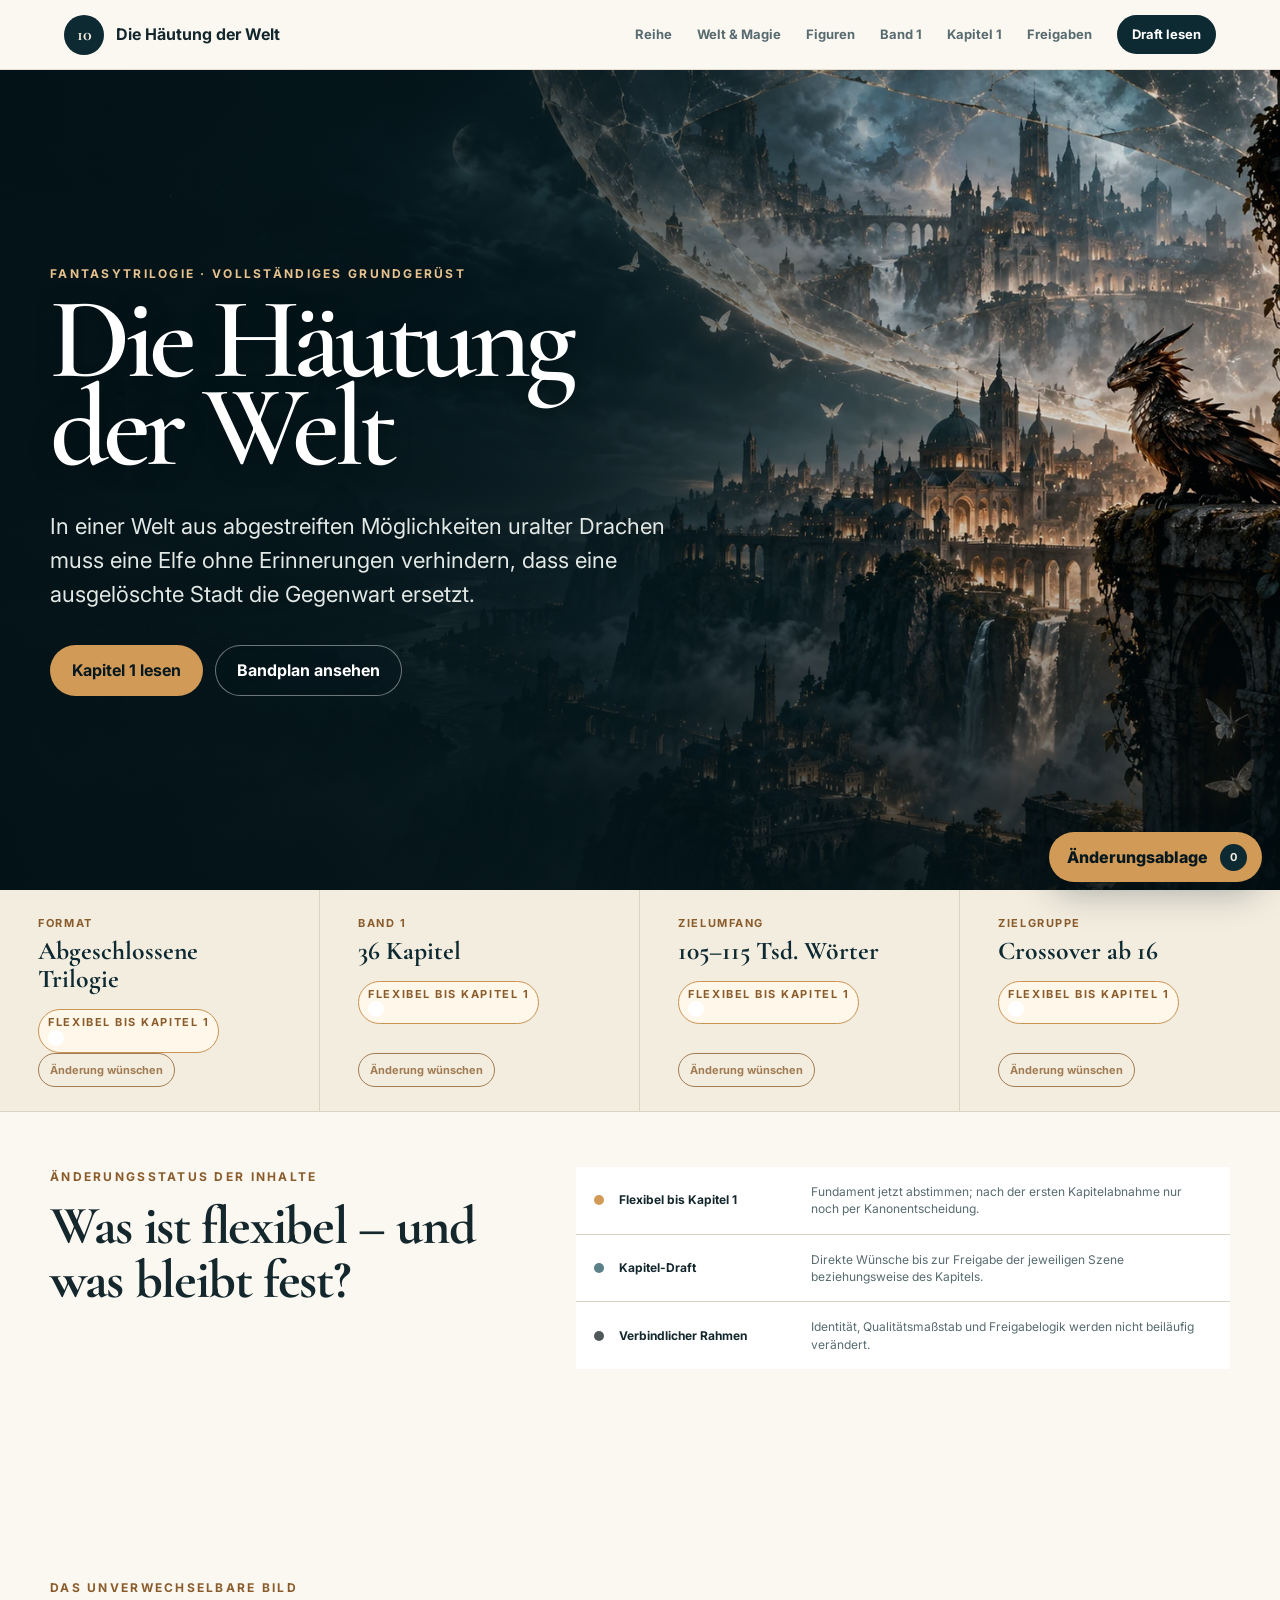
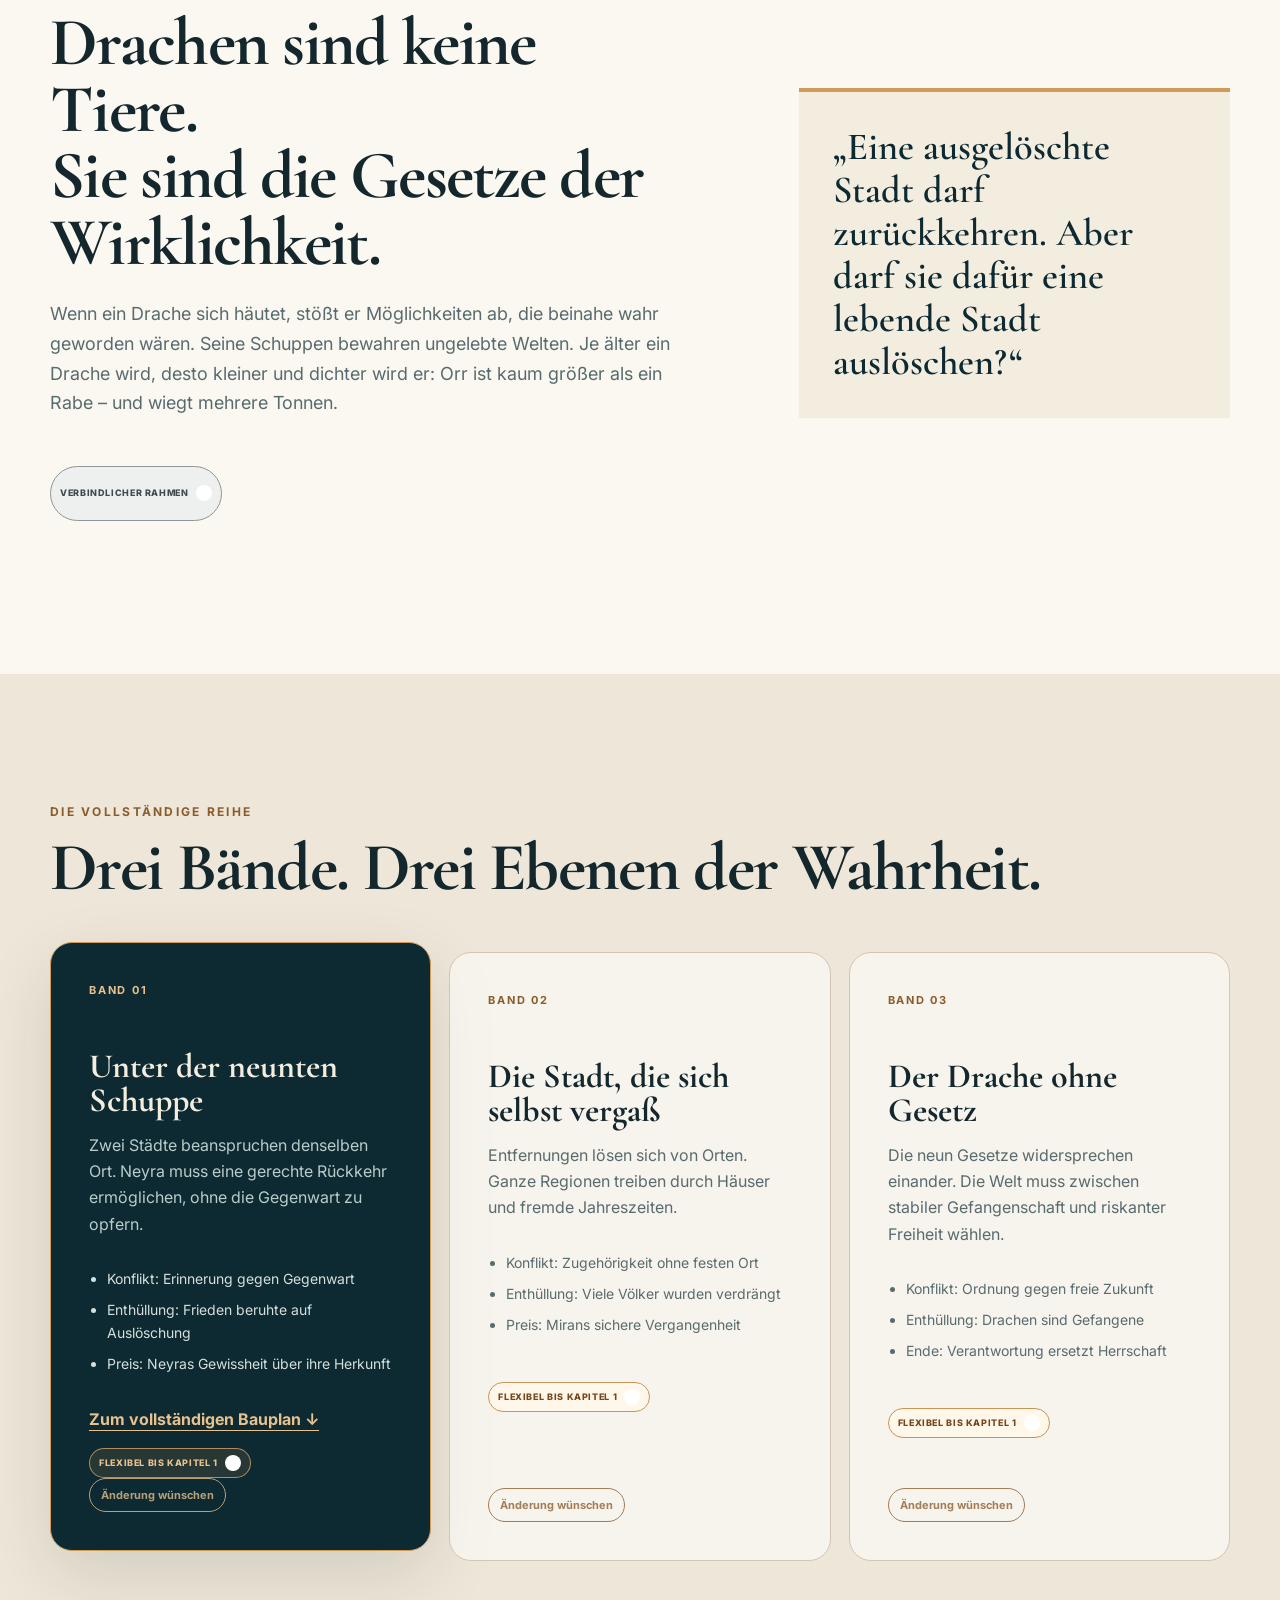
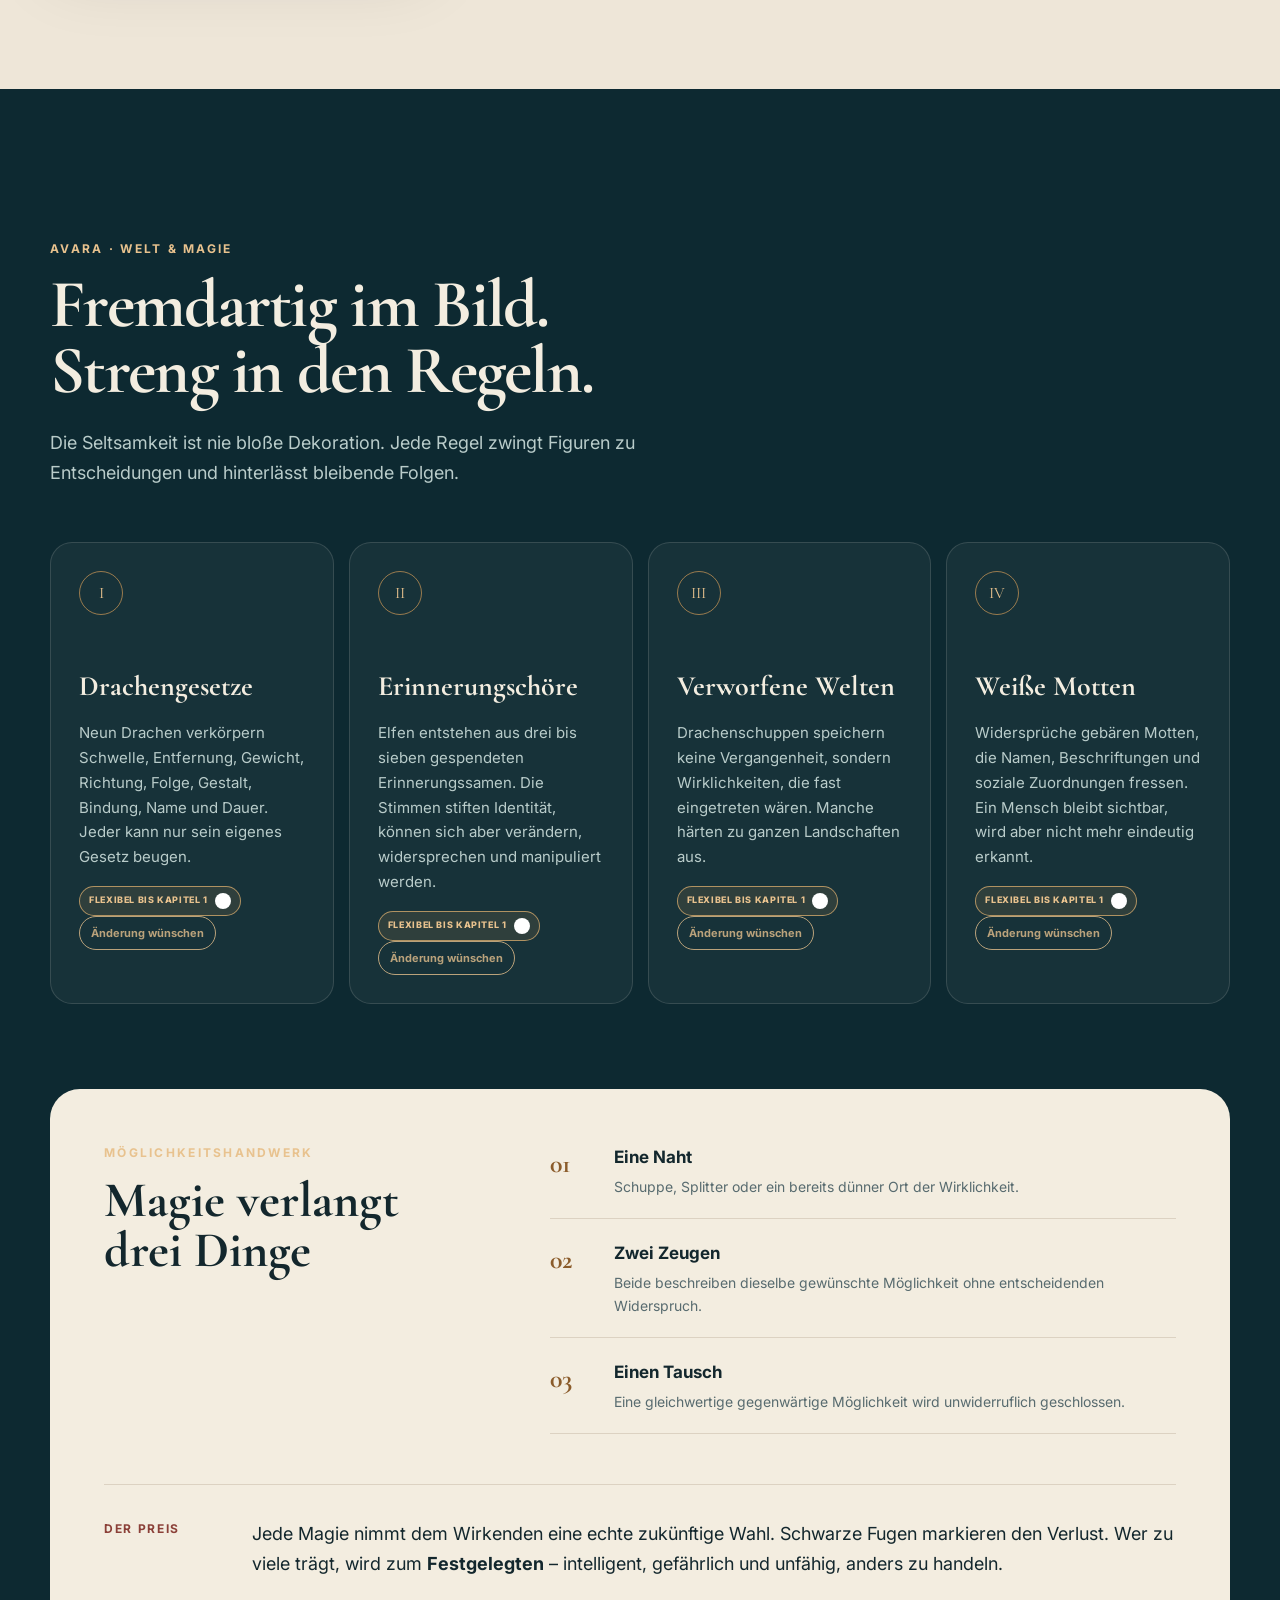
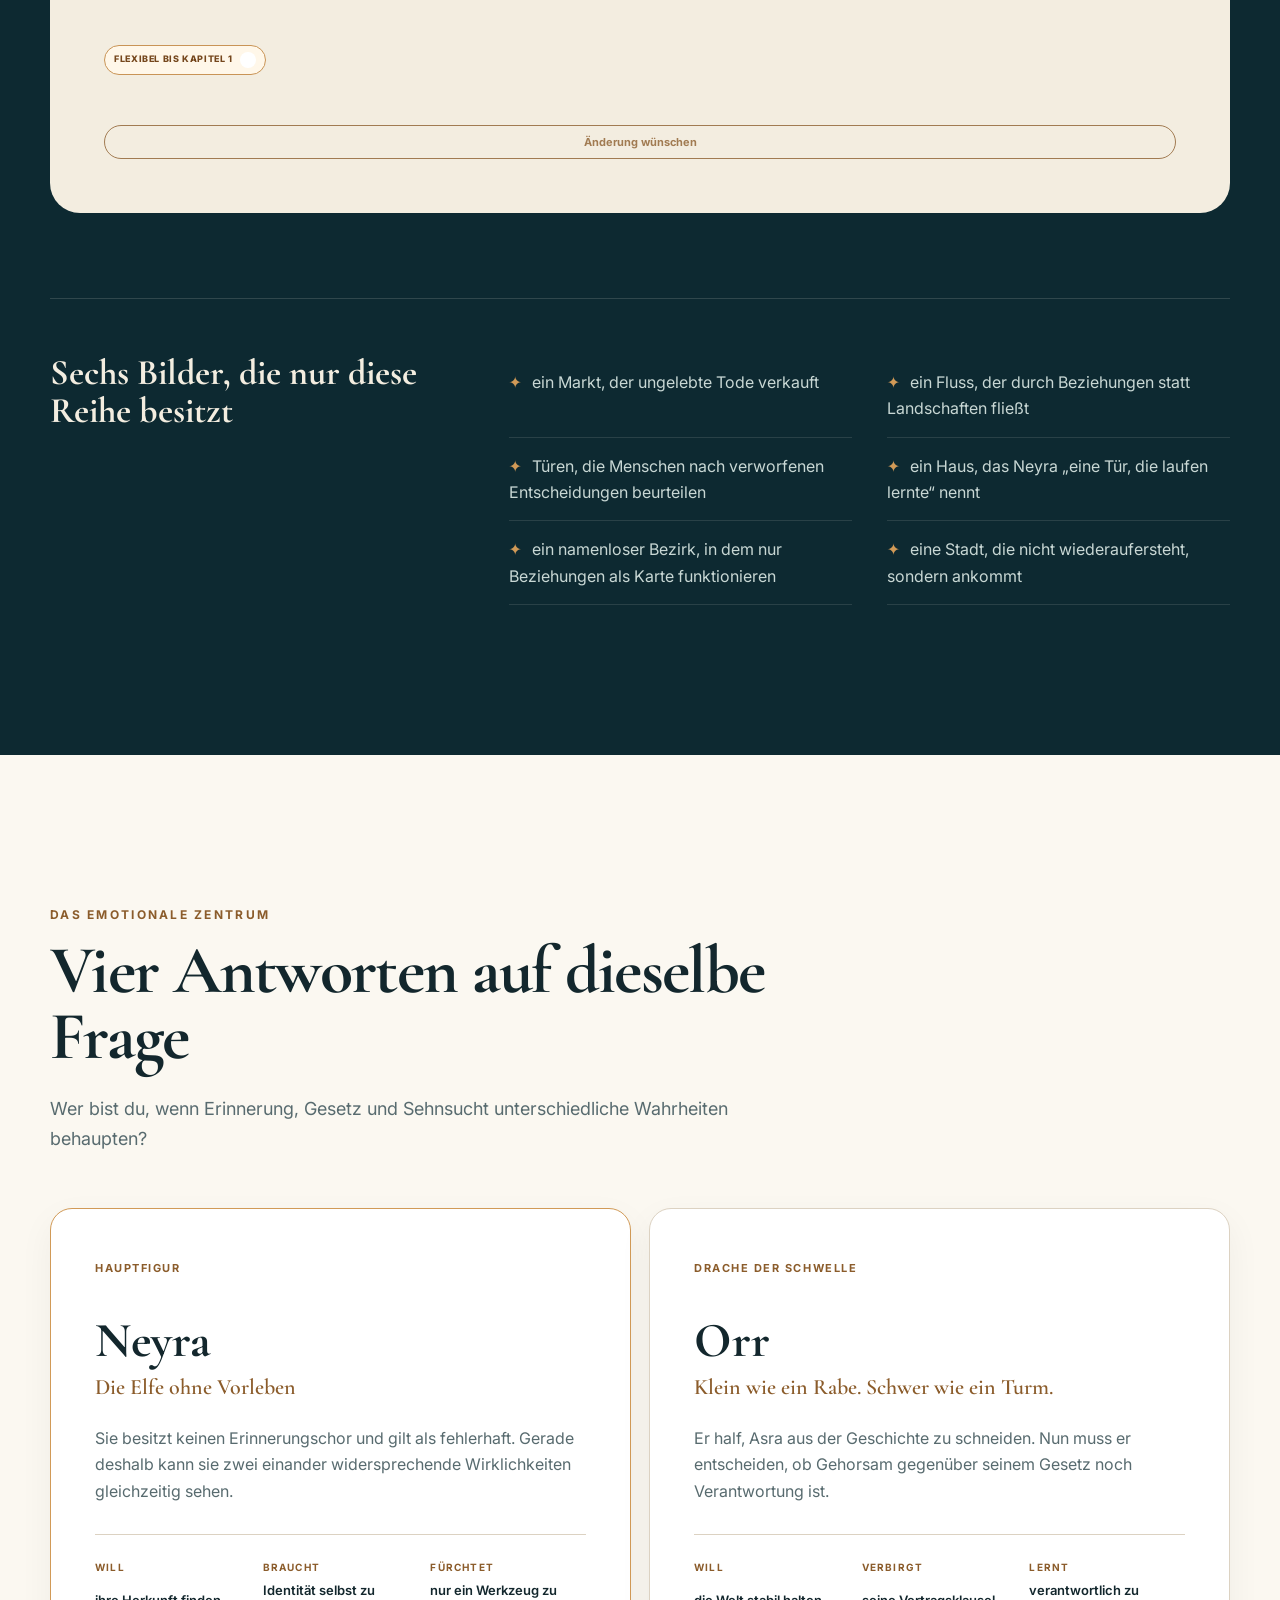
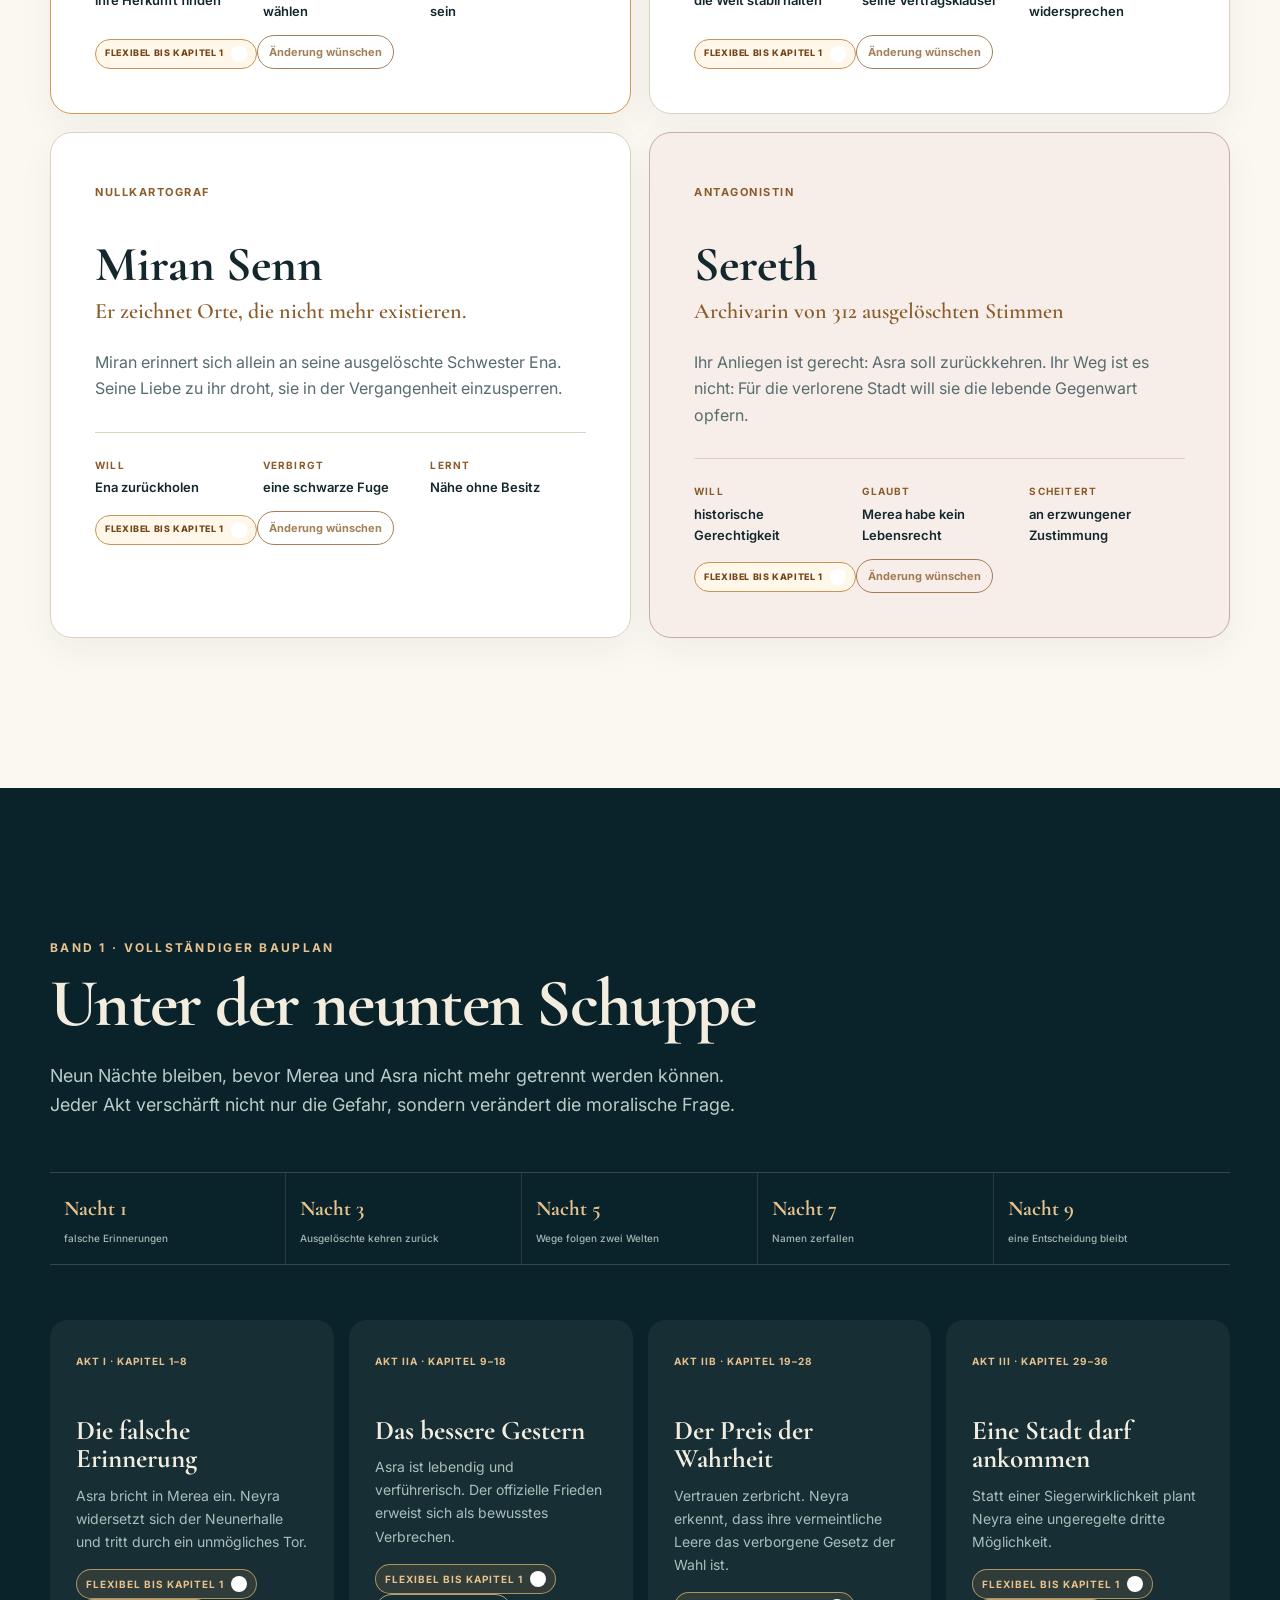
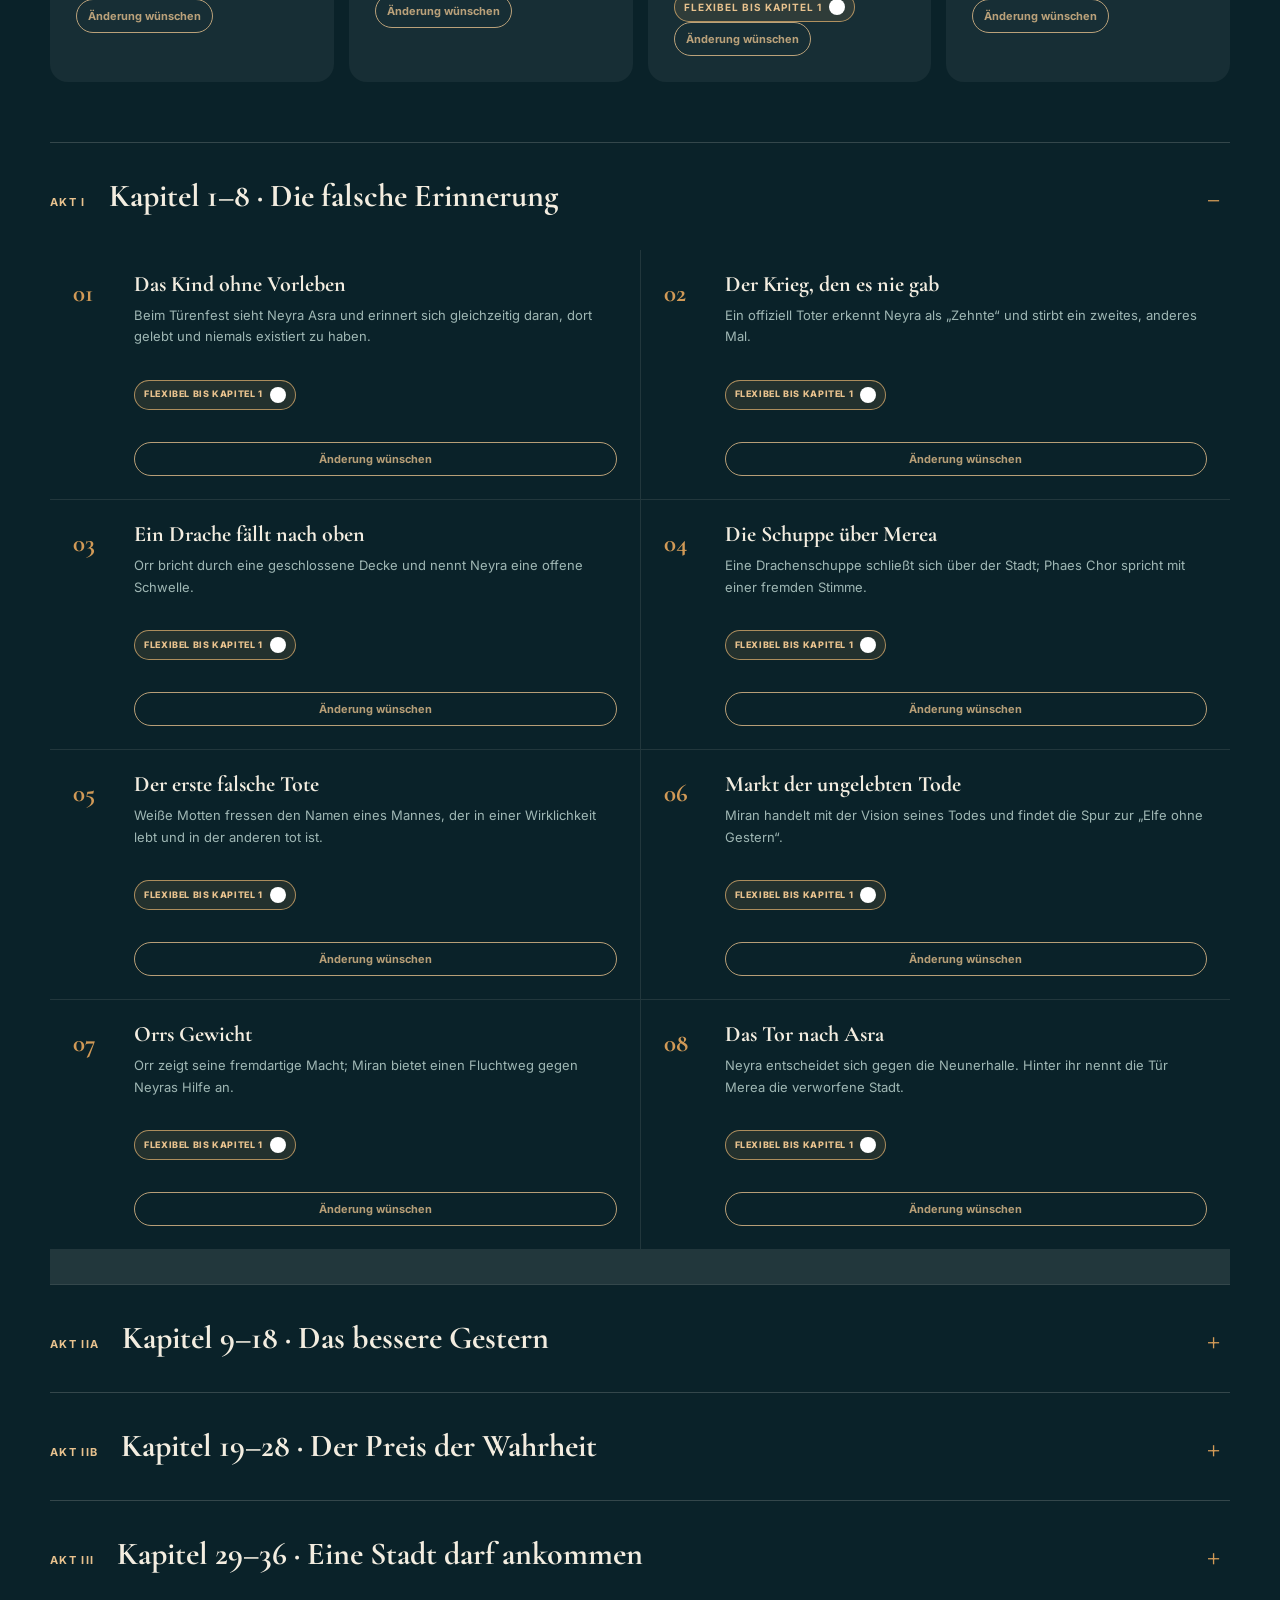
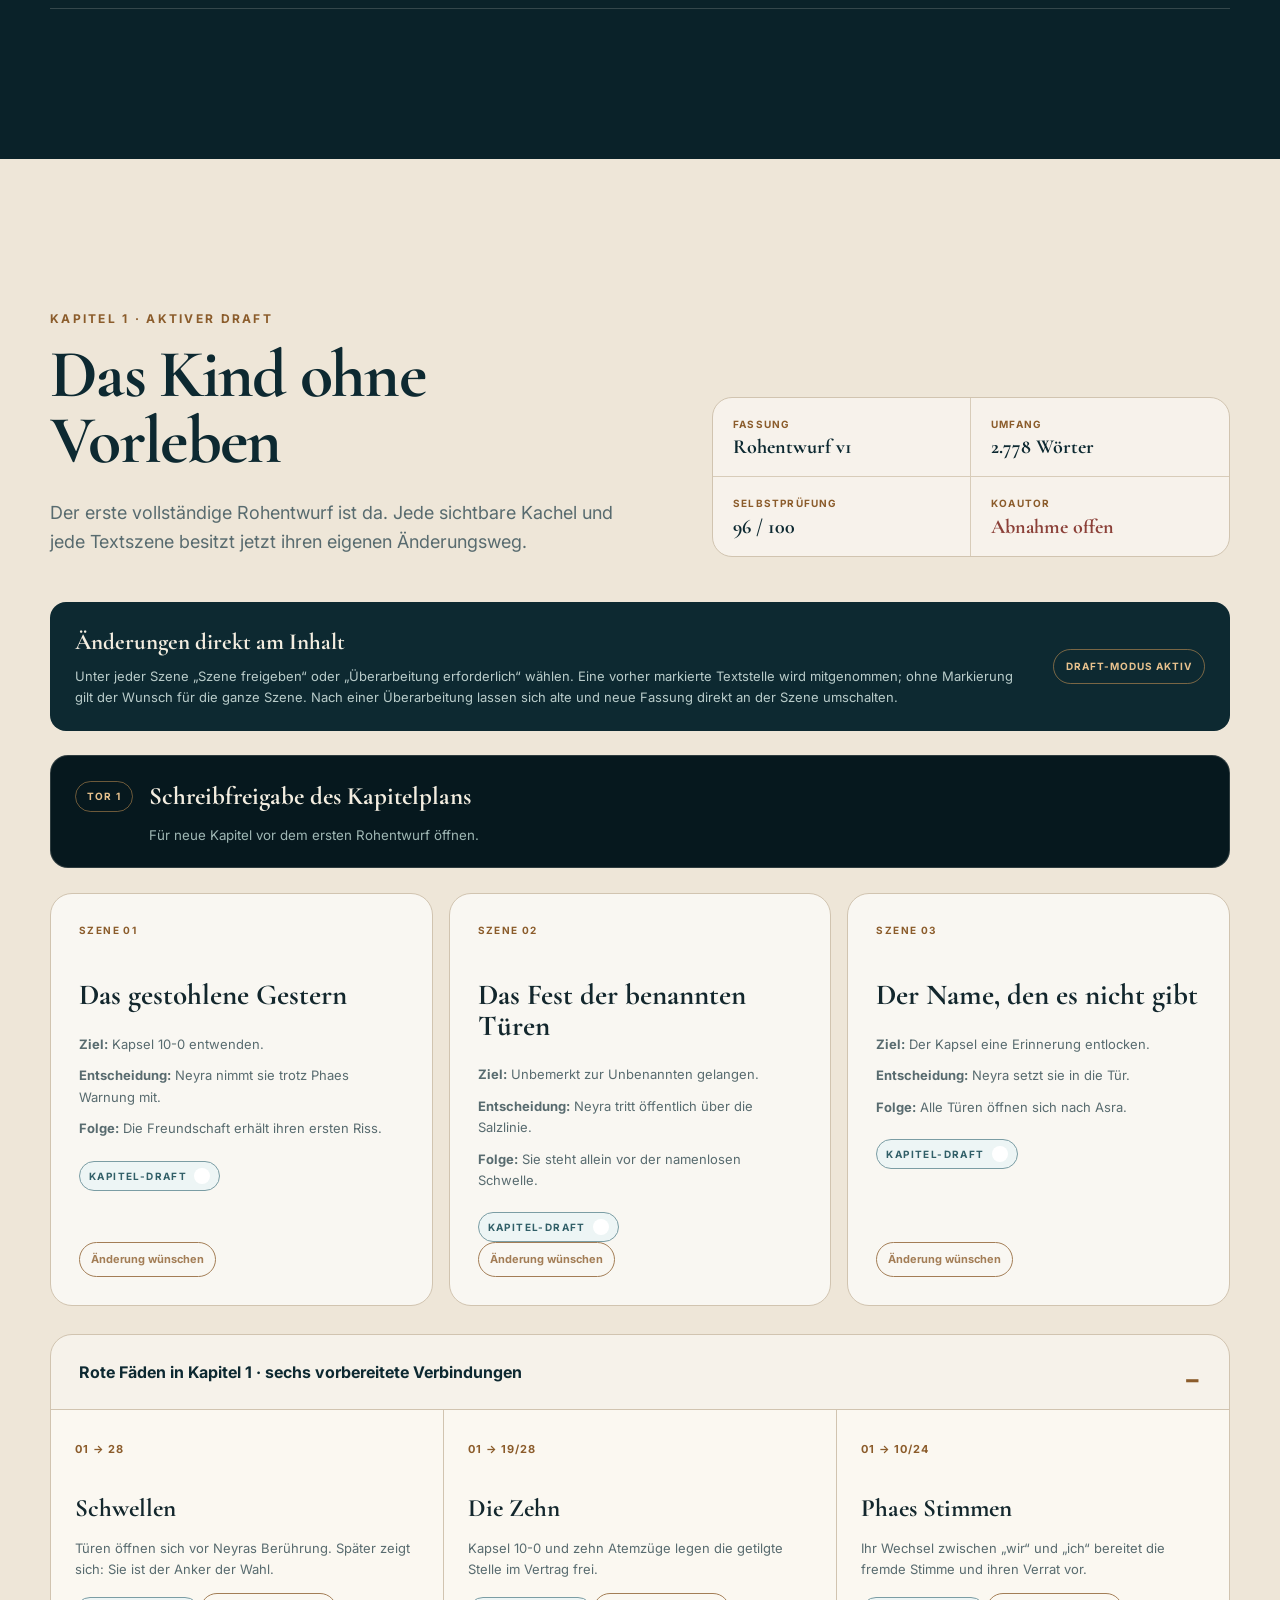
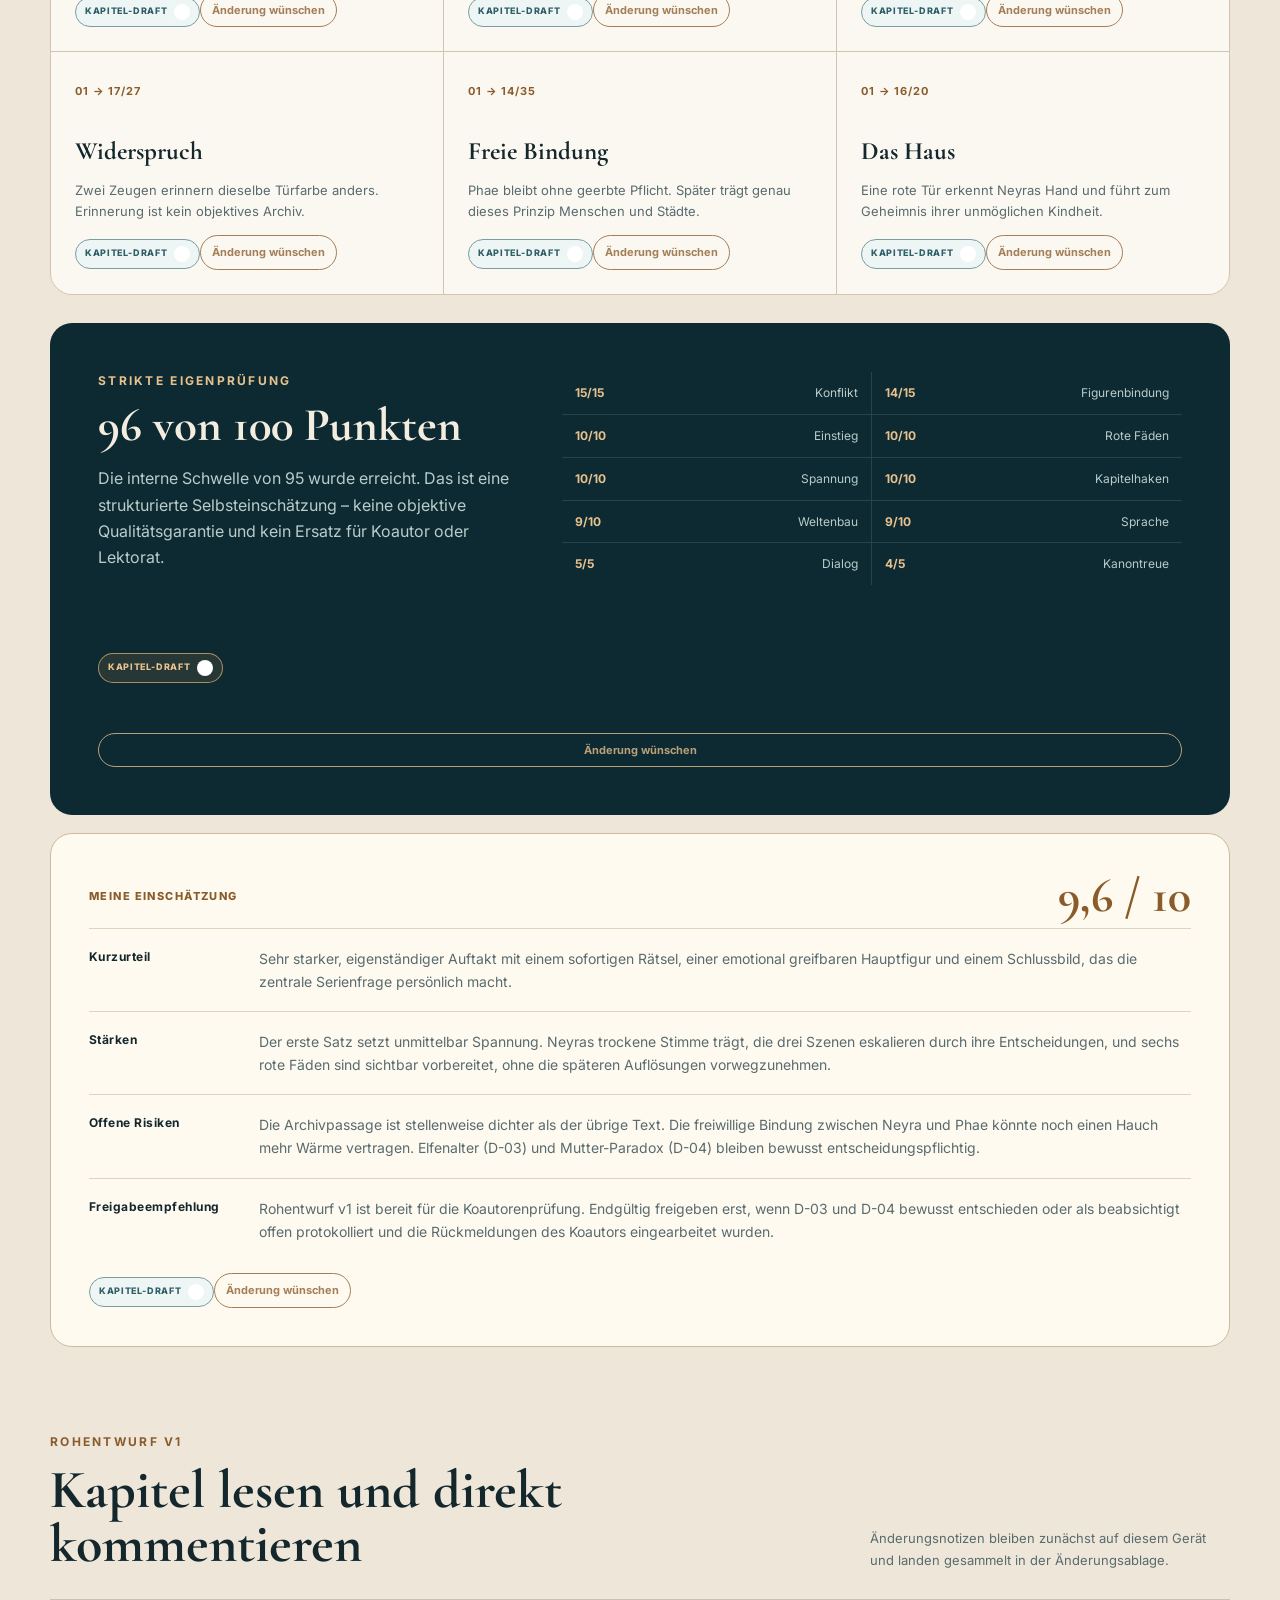
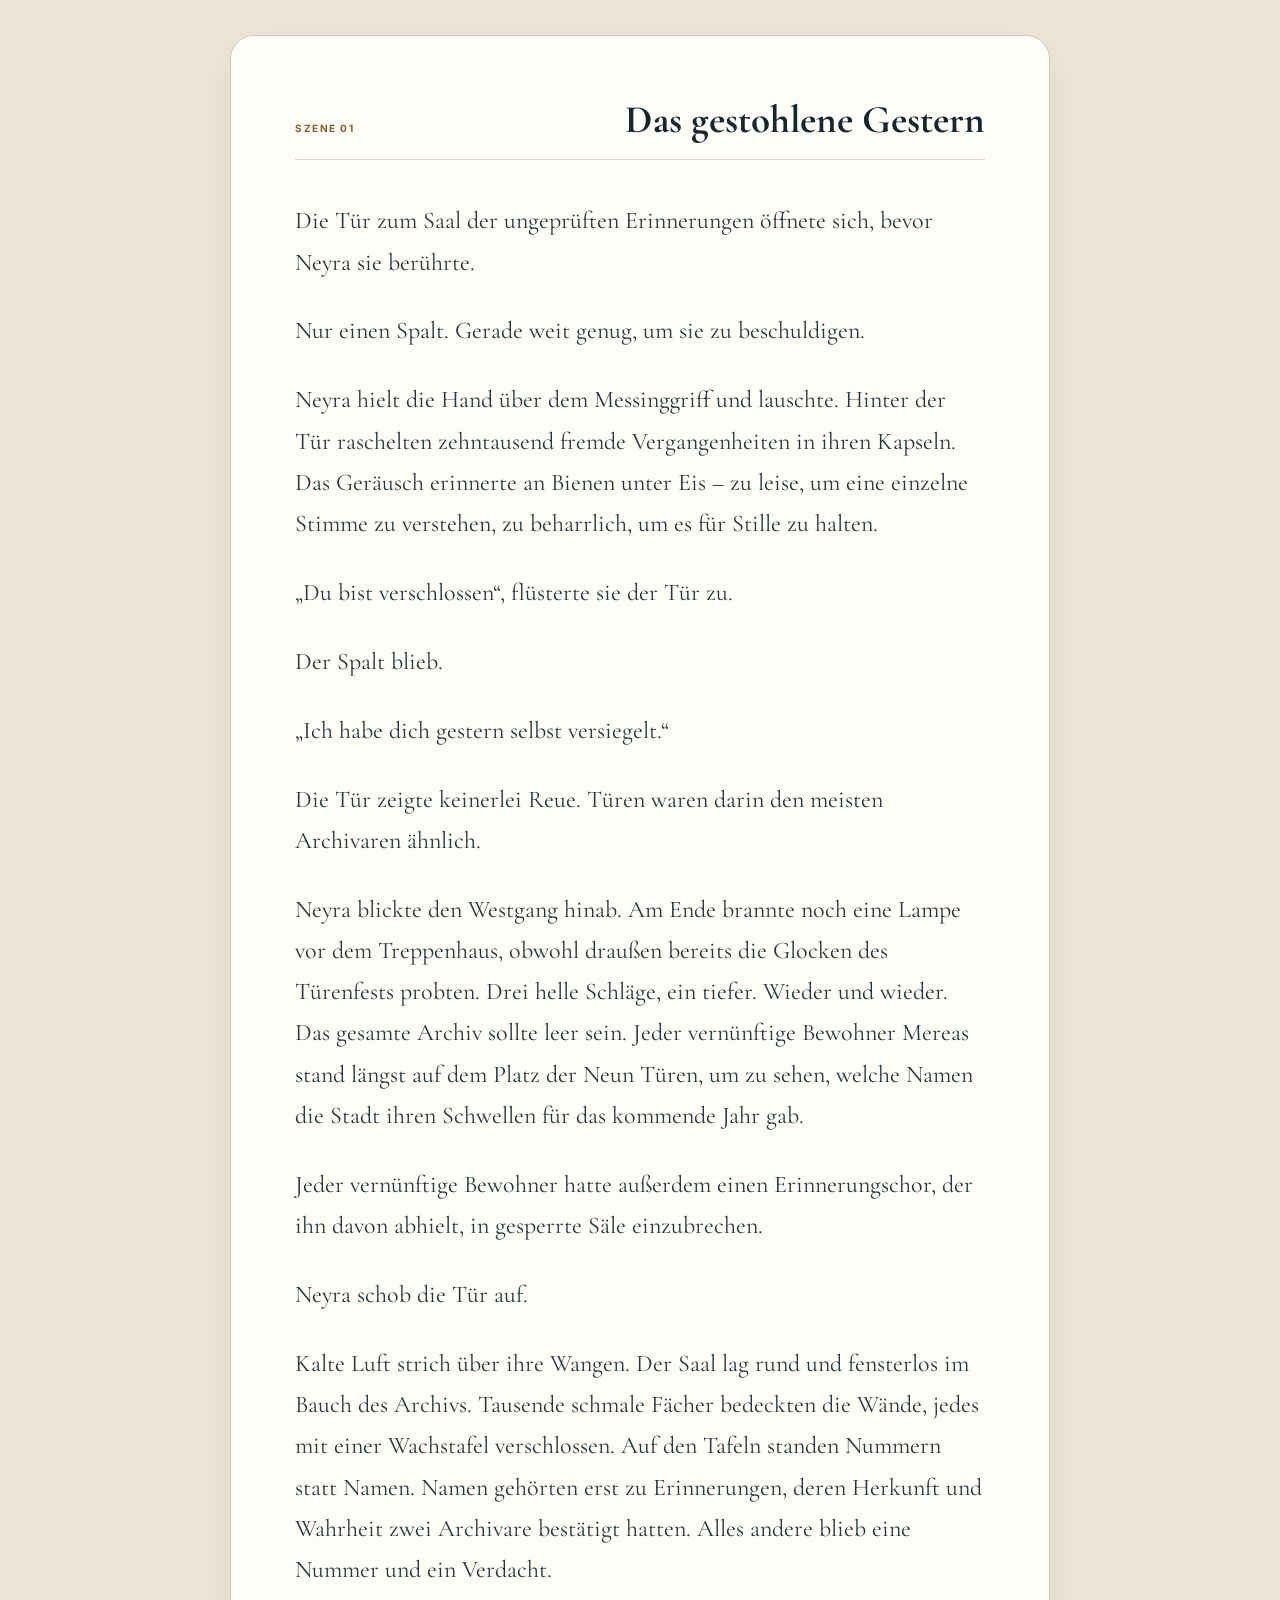
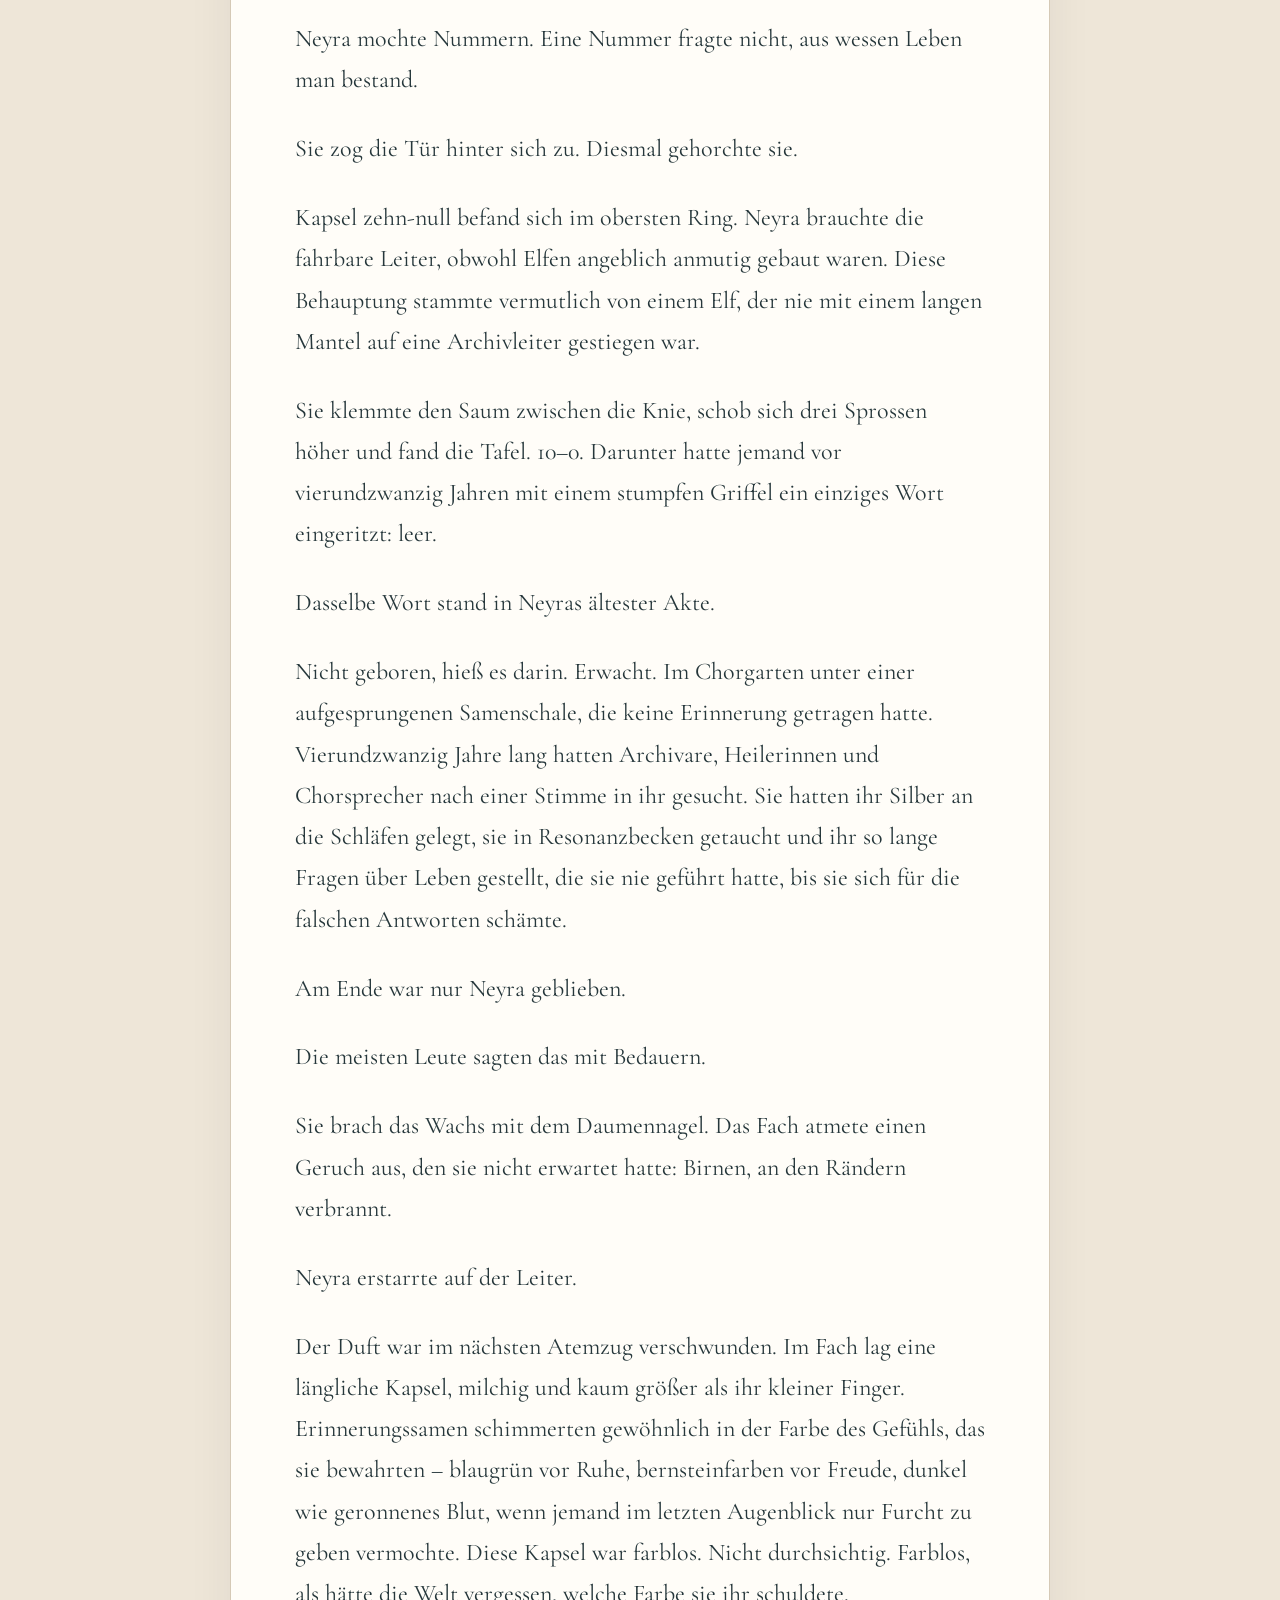
==== commit 4238587d: "Szenenfassungen umschaltbar machen und Szenenfreigabe vereinfachen - Vorfassungen einer Szene werden" ====
--- a/index.html
+++ b/index.html
@@ -326,7 +326,7 @@
           <div class="draft-instructions">
             <div>
               <strong>Änderungen direkt am Inhalt</strong>
-              <p>Textstelle markieren und in derselben Szene „Änderung wünschen“ wählen. Ohne Markierung gilt der Wunsch für die ganze Kachel.</p>
+              <p>Unter jeder Szene „Szene freigeben“ oder „Überarbeitung erforderlich“ wählen. Eine vorher markierte Textstelle wird mitgenommen; ohne Markierung gilt der Wunsch für die ganze Szene. Nach einer Überarbeitung lassen sich alte und neue Fassung direkt an der Szene umschalten.</p>
             </div>
             <span class="draft-mode-badge">Draft-Modus aktiv</span>
           </div>
@@ -336,10 +336,9 @@
             <article class="approval-panel">
               <form class="approval-form" id="writingApprovalForm" data-kind="schreibfreigabe">
                 <div class="form-row">
-                  <label>Koautor · Name oder Kürzel<input name="reviewer" autocomplete="name" required placeholder="z. B. AB"></label>
                   <label>Kapitelnummer<input name="chapter" type="number" min="1" max="36" value="1" required></label>
+                  <label>Titel des Kapitels<input name="chapterTitle" value="Das Kind ohne Vorleben" required></label>
                 </div>
-                <label>Titel des Kapitels<input name="chapterTitle" value="Das Kind ohne Vorleben" required></label>
                 <label>geprüfte Planversion<input name="version" value="Plan v1 · 20.10.2026" required></label>
                 <label>Entscheidung<select name="decision" required><option value="">Bitte auswählen</option><option value="Schreibfreigabe erteilt">Schreibfreigabe erteilen</option><option value="Noch nicht freigegeben – Änderungen erforderlich">Noch nicht freigeben</option></select></label>
                 <fieldset>
@@ -438,10 +437,9 @@
               </div>
               <form class="approval-form" id="chapterApprovalForm" data-kind="kapitelabnahme">
                 <div class="form-row">
-                  <label>Koautor · Name oder Kürzel<input name="reviewer" autocomplete="name" required placeholder="z. B. AB"></label>
                   <label>Kapitelnummer<input name="chapter" type="number" min="1" max="36" value="1" readonly required></label>
+                  <label>Titel des Kapitels<input name="chapterTitle" value="Das Kind ohne Vorleben" readonly required></label>
                 </div>
-                <label>Titel des Kapitels<input name="chapterTitle" value="Das Kind ohne Vorleben" readonly required></label>
                 <label>geprüfte Textversion<input name="version" value="Rohentwurf v1 · 20.10.2026" readonly required></label>
                 <section class="approval-assessment" data-chapter-assessment="1" aria-label="KI-Einschätzung für die Kapitelabnahme"></section>
                 <label>Entscheidung<select name="decision" data-scene-gated required><option value="">Bitte auswählen</option><option value="Kapitel freigegeben">Kapitel endgültig freigeben</option><option value="Nicht freigegeben – Überarbeitung erforderlich">Kapitel noch nicht freigeben</option></select></label>
@@ -513,7 +511,6 @@
           <div><small>Draft-Modus</small><h2 id="changeTrayTitle">Gesammelte Änderungswünsche</h2></div>
           <button type="button" class="tray-close" id="closeChangeTray" aria-label="Änderungsablage schließen">×</button>
         </div>
-        <label class="tray-author">Koautor · Name oder Kürzel <input id="changeAuthor" autocomplete="name" placeholder="z. B. AB"></label>
         <div class="tray-list" id="changeList"><p class="tray-empty">Noch keine Änderungswünsche erfasst.</p></div>
         <div class="tray-actions">
           <button class="button button-primary" id="copyAllChanges" type="button">Alle kopieren</button>
--- a/styles.css
+++ b/styles.css
@@ -220,6 +220,16 @@
 .draft-prose p { margin: 0 0 1.15em; }
 .draft-prose p:last-child { margin-bottom: 0; }
 .draft-prose strong { color: var(--copper-dark); font-weight: 700; }
+.draft-prose p.is-changed { margin-left: -18px; padding-left: 15px; border-left: 3px solid #c99456; background: linear-gradient(90deg, rgba(201, 148, 86, .14), transparent 70%); }
+.scene-versions { display: flex; flex-wrap: wrap; align-items: center; gap: 12px 18px; margin: -18px 0 32px; padding: 14px 16px; border: 1px solid #e2d6c3; border-radius: 14px; background: #f8f1e5; font-family: Inter, sans-serif; }
+.scene-version-buttons { display: inline-flex; flex-wrap: wrap; gap: 6px; }
+.scene-version-buttons button { min-height: 36px; padding: 6px 12px; border: 1px solid #c9b79c; border-radius: 999px; background: #fffdf8; color: var(--ink); cursor: pointer; font: 700 11px/1.2 Inter, sans-serif; letter-spacing: .04em; }
+.scene-version-buttons button[aria-pressed="true"] { border-color: var(--night); background: var(--night); color: var(--cream); }
+.scene-version-compare { display: inline-flex; align-items: center; gap: 6px; color: var(--ink-soft); font-size: 12px; font-weight: 700; cursor: pointer; }
+.scene-version-info { flex-basis: 100%; margin: 0; color: var(--ink-soft); font-size: 12px; line-height: 1.5; }
+.draft-scene.shows-older-version { border-color: #c99456; background: #fffaf0; }
+.scene-approval.is-older { border-color: #c99456; background: #fff7e9; }
+.scene-approval.is-older .scene-approval-head span { background: #75471d; }
 .scene-approval { margin-top: 28px; padding: 22px; border: 1px solid #d8c9b2; border-radius: 16px; background: #f8f1e5; }
 .scene-approval.is-approved { border-color: #88a78f; background: #eef5ed; }
 .scene-approval.needs-changes { border-color: #c8896f; background: #fff0e9; }
@@ -231,7 +241,8 @@
 .scene-approval > p { margin: 10px 0 18px; color: var(--ink-soft); font-family: Inter, sans-serif; font-size: 12px; line-height: 1.5; }
 .scene-approval-form { display: grid; grid-template-columns: .65fr 1fr; gap: 14px; }
 .scene-approval-form label { display: grid; gap: 6px; color: var(--ink-soft); font-family: Inter, sans-serif; font-size: 11px; font-weight: 700; }
-.scene-approval-form label:nth-child(3) { grid-column: 1 / -1; }
+.scene-approval-form label:nth-child(2), .scene-approval-quote { grid-column: 1 / -1; }
+.scene-approval-quote { margin: 0; padding: 10px 14px; border-left: 3px solid #c8896f; background: rgba(255, 255, 255, .6); color: var(--ink-soft); font-family: Inter, sans-serif; font-size: 12px; font-style: italic; line-height: 1.5; }
 .scene-approval-form textarea { min-height: 74px; font-family: Inter, sans-serif; font-size: 13px; }
 .scene-approval-form .button { justify-self: start; min-height: 42px; padding: 8px 14px; }
 .scene-approval-status { align-self: center; margin: 0; color: var(--ink-soft); font-family: Inter, sans-serif; font-size: 11px; }
@@ -270,8 +281,6 @@
 .tray-heading small { color: var(--copper-light); font-size: 10px; font-weight: 700; letter-spacing: .12em; text-transform: uppercase; }
 .tray-heading h2 { margin-top: 5px; font-size: 31px; }
 .tray-close { border: 0; background: transparent; color: var(--cream); cursor: pointer; font-size: 30px; line-height: 1; }
-.tray-author { display: grid; gap: 7px; margin-top: 20px; color: #b9ccca; font-size: 12px; font-weight: 700; }
-.tray-author input { border-color: rgba(243, 237, 224, .22); background: rgba(255, 255, 255, .08); color: var(--cream); }
 .tray-list { display: grid; gap: 9px; margin-top: 20px; }
 .tray-empty { color: #9fb7b4; font-size: 13px; }
 .tray-item { padding: 14px; border-radius: 13px; background: rgba(255, 255, 255, .065); }
@@ -371,7 +380,7 @@
 fieldset { display: flex; flex-wrap: wrap; gap: 8px; margin: 5px 0 24px; padding: 18px; border: 1px solid var(--line); border-radius: 14px; }
 fieldset legend { padding: 0 6px; color: #2b4348; font-size: 13px; font-weight: 700; }
 fieldset label { display: inline-flex; align-items: center; gap: 7px; padding: 8px 10px; border-radius: 999px; background: var(--cream); font-size: 12px; font-weight: 600; }
-fieldset input, .consent input { width: 17px; min-height: auto; height: 17px; accent-color: var(--forest); }
+fieldset input, .consent input, .scene-version-compare input { width: 17px; min-height: auto; height: 17px; accent-color: var(--forest); }
 .change-form .consent { grid-template-columns: 20px 1fr; align-items: start; gap: 11px; font-weight: 500; }
 .form-actions { display: flex; flex-wrap: wrap; gap: 10px; margin-top: 29px; }
 .form-status { margin: 18px 0 0; color: var(--ink-soft); font-size: 13px; }
@@ -430,8 +439,11 @@
   .draft-scene-header h3, .reader-heading h3, .gate-intro h3 { overflow-wrap: anywhere; }
   .scene-approval-head, .scene-progress { align-items: flex-start; flex-direction: column; }
   .scene-approval-form, .storage-warning { grid-template-columns: 1fr; }
-  .scene-approval-form label:nth-child(3) { grid-column: auto; }
+  .scene-approval-form label:nth-child(2) { grid-column: auto; }
   .scene-approval { padding: 18px; }
+  .scene-versions { margin-top: -12px; padding: 12px; }
+  .scene-version-buttons button { min-height: 44px; }
+  .draft-prose p.is-changed { margin-left: -12px; padding-left: 9px; }
   .scene-approval-form .button, .context-change-trigger, .inline-change-actions button, .card-link, .tray-close, .tray-remove { min-height: 44px; }
   .context-change-trigger, .card-link { display: inline-flex; align-items: center; }
   .edit-policy-marker { min-height: 40px; border-radius: 14px; }
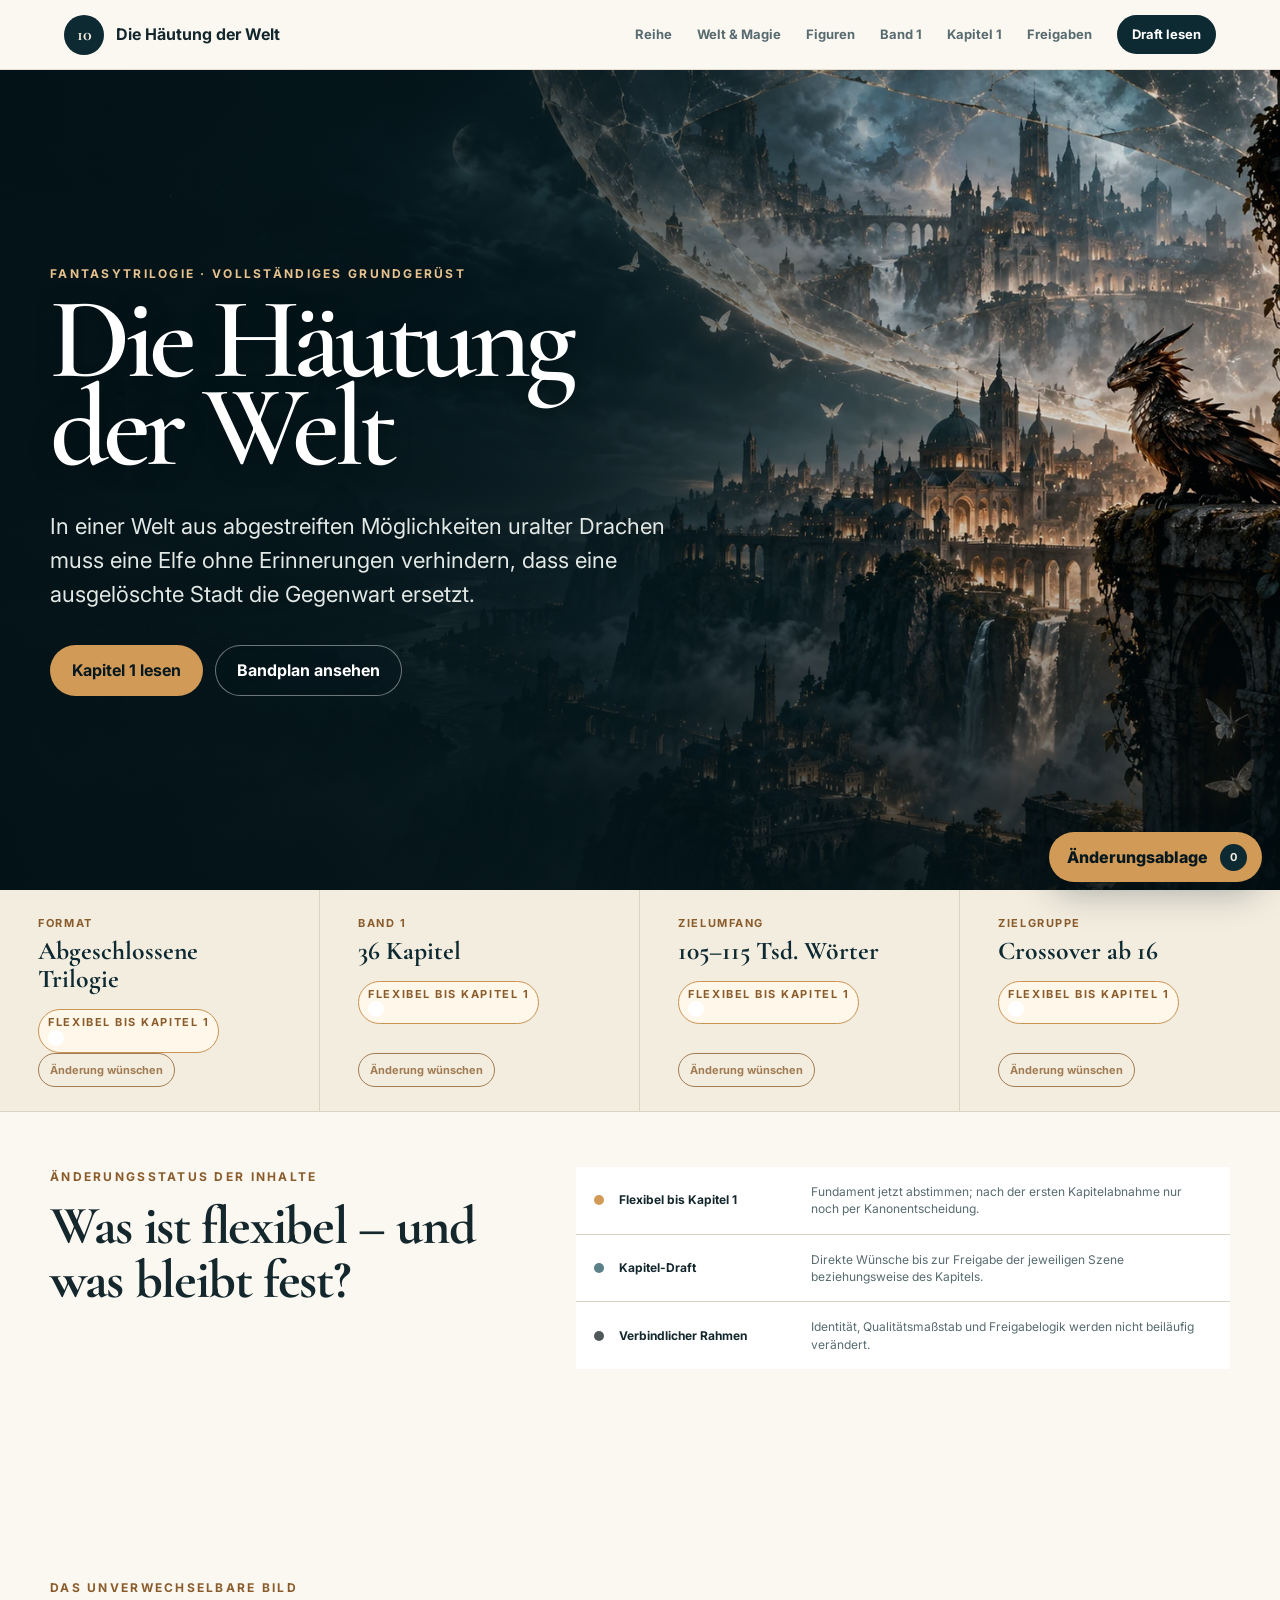
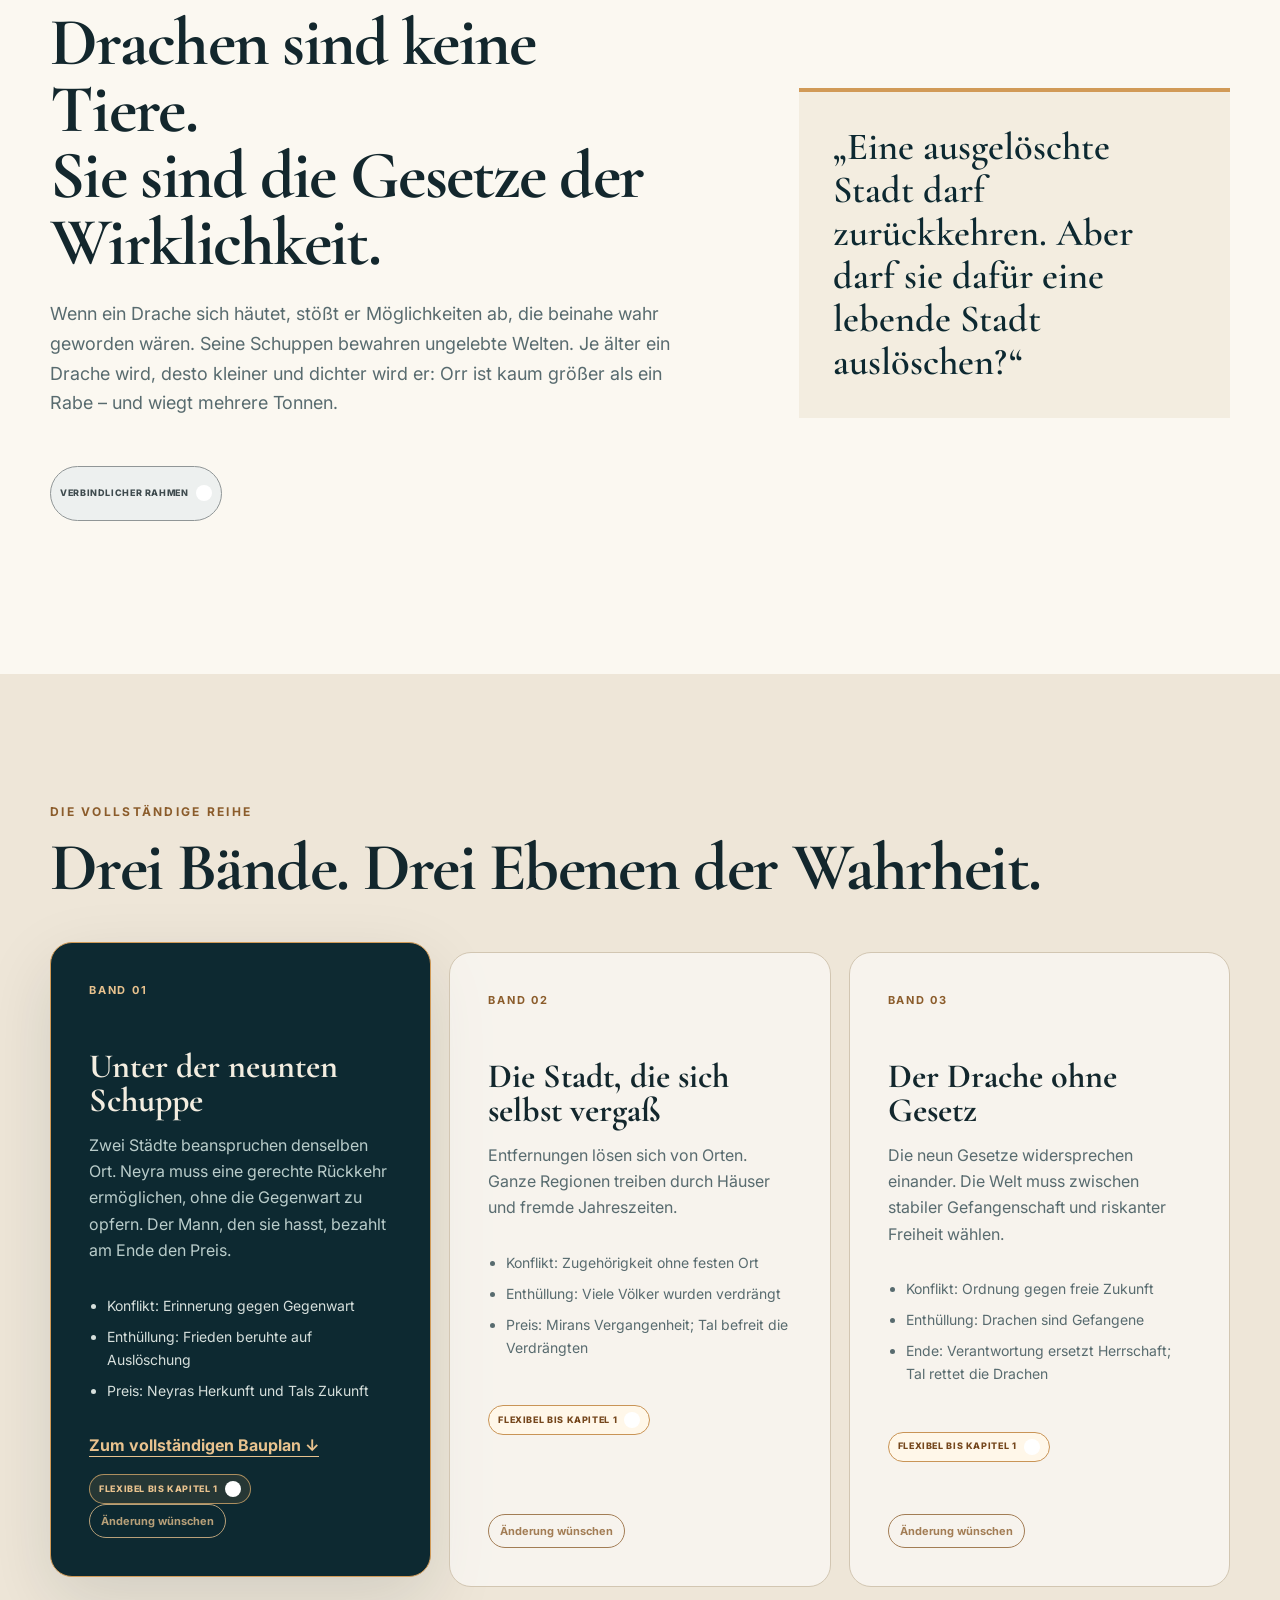
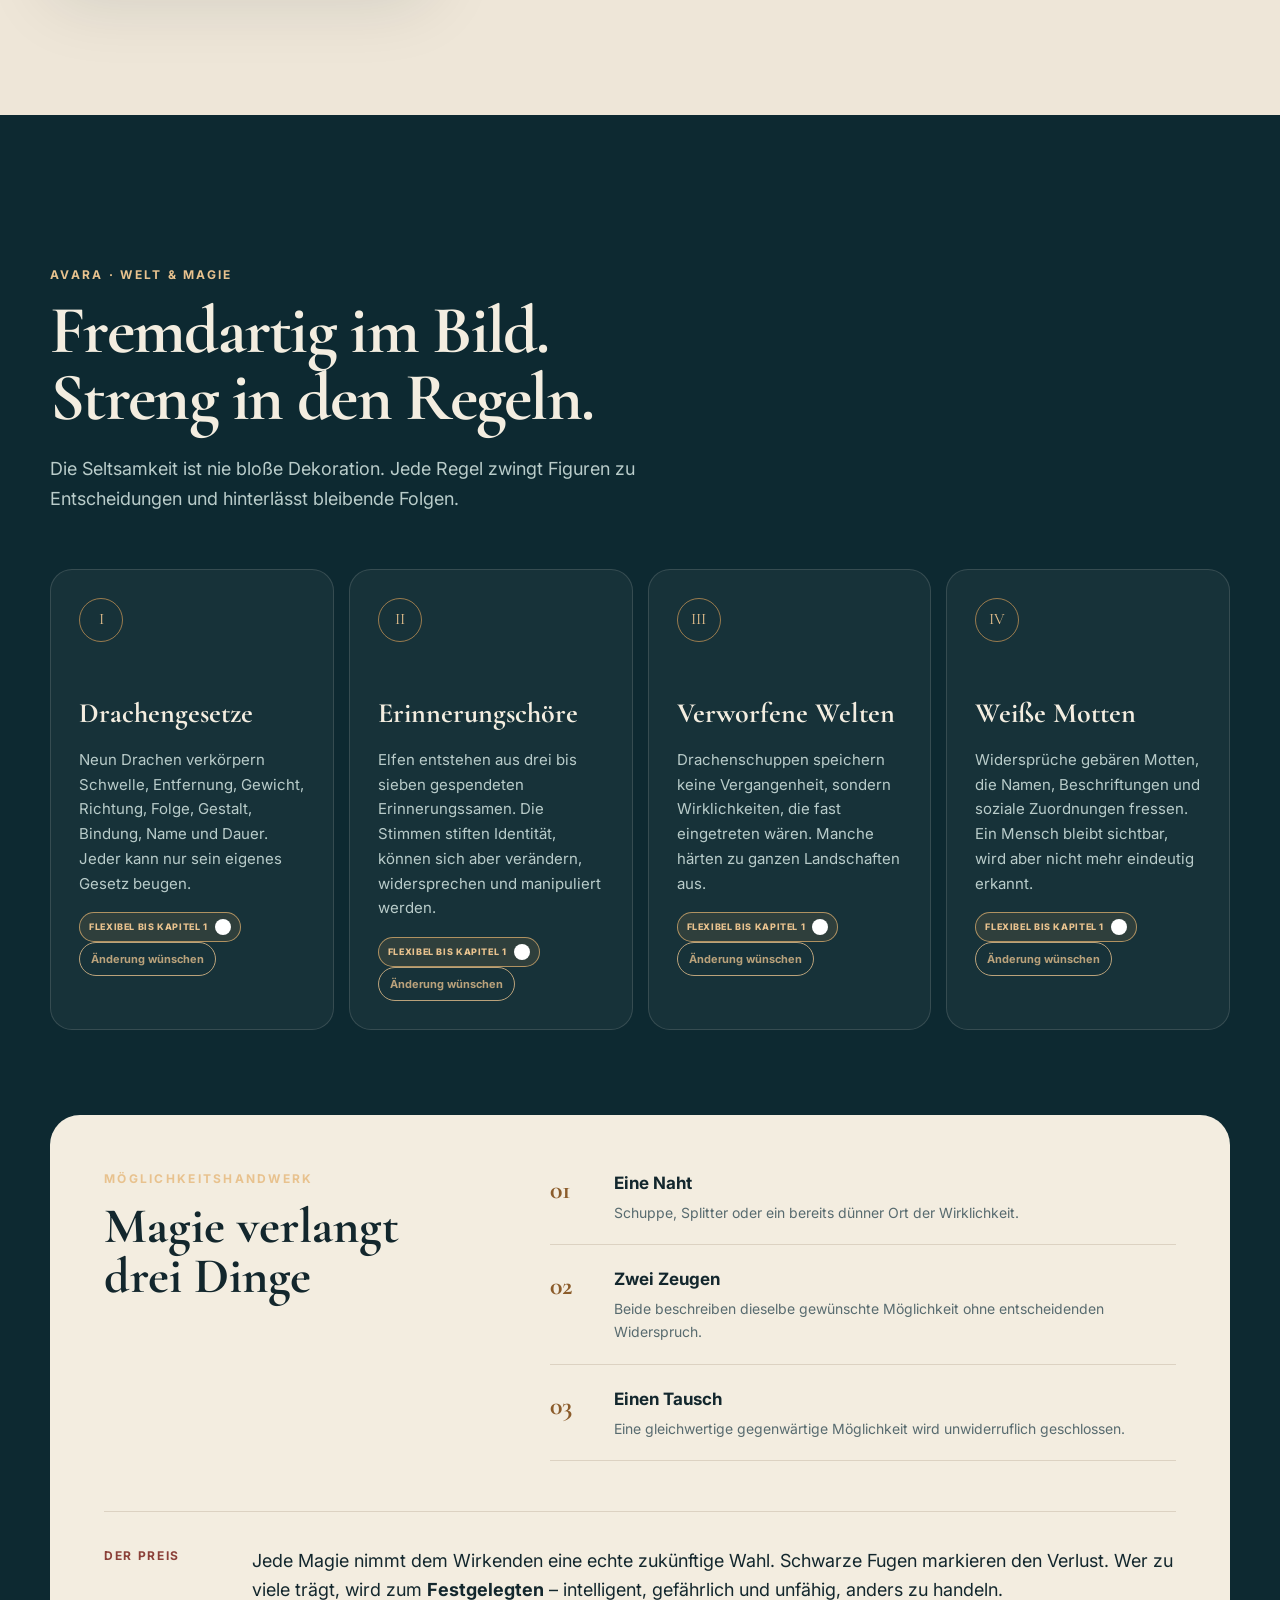
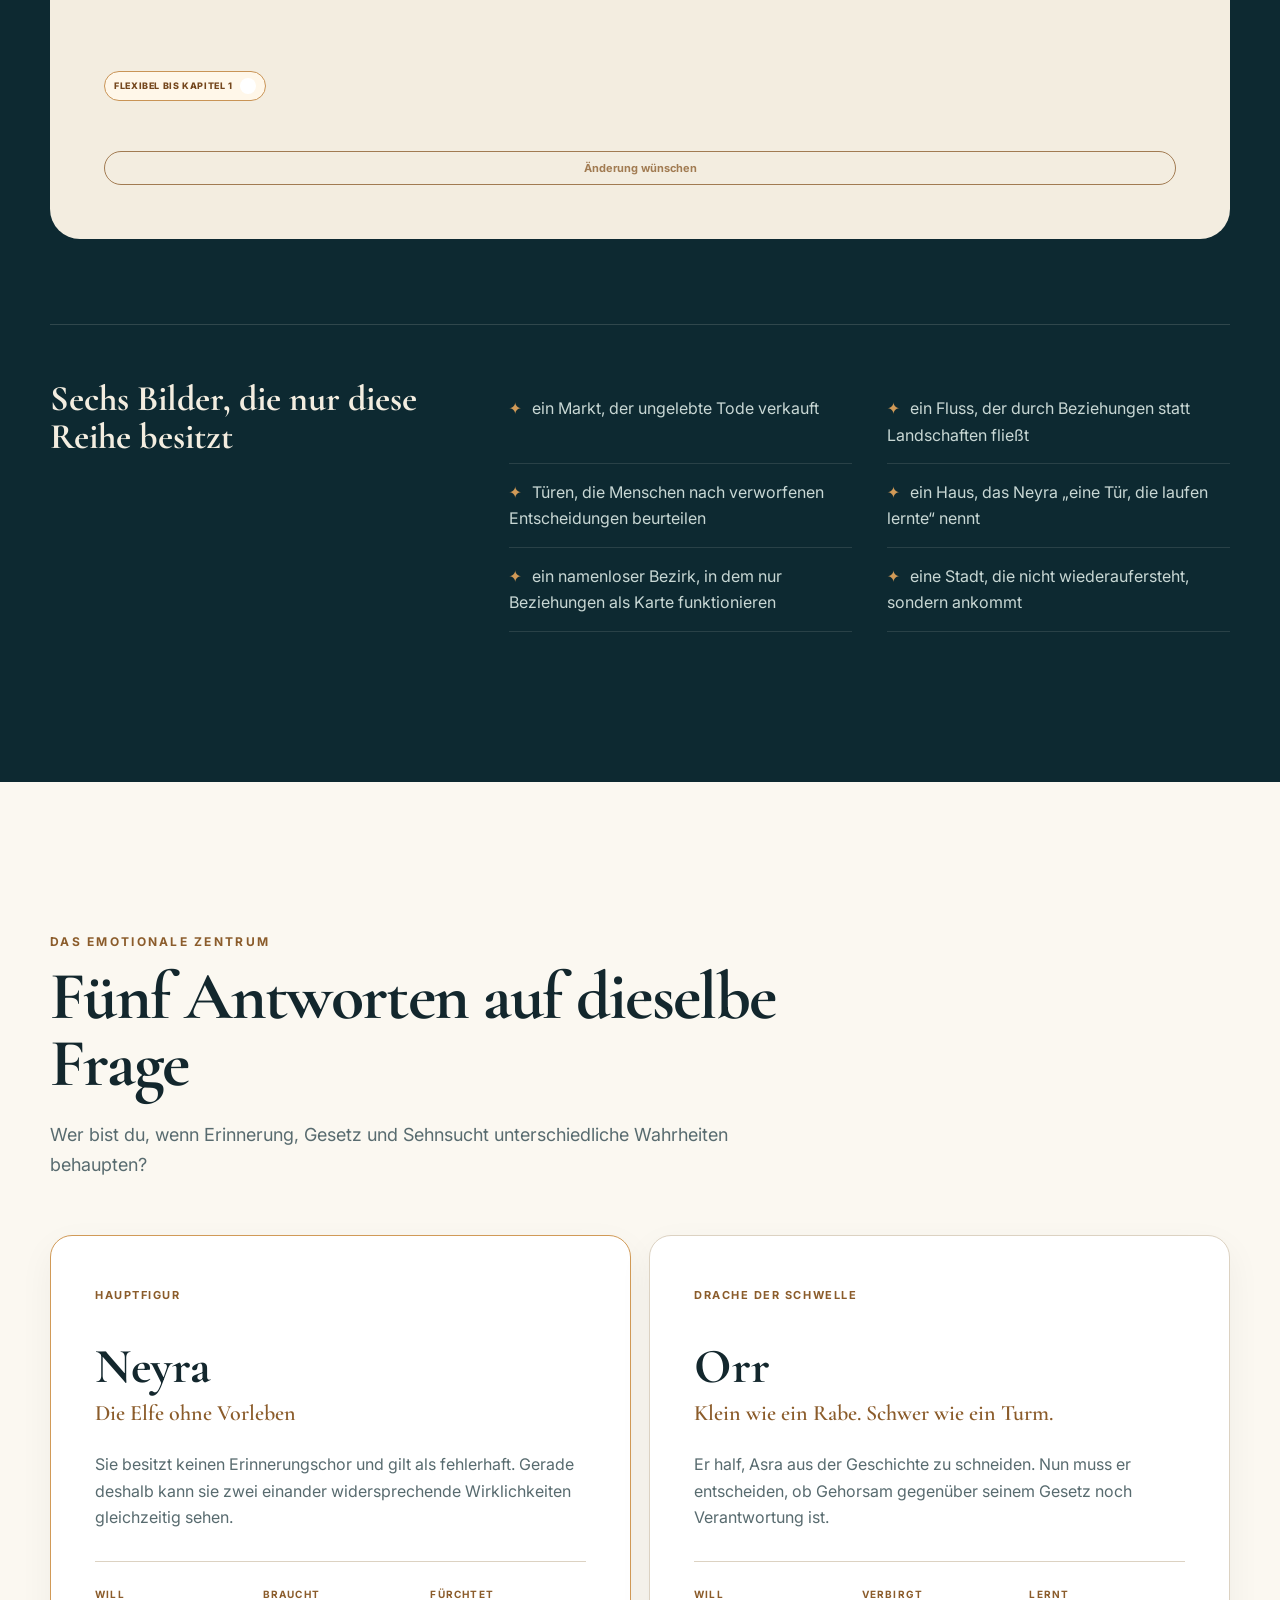
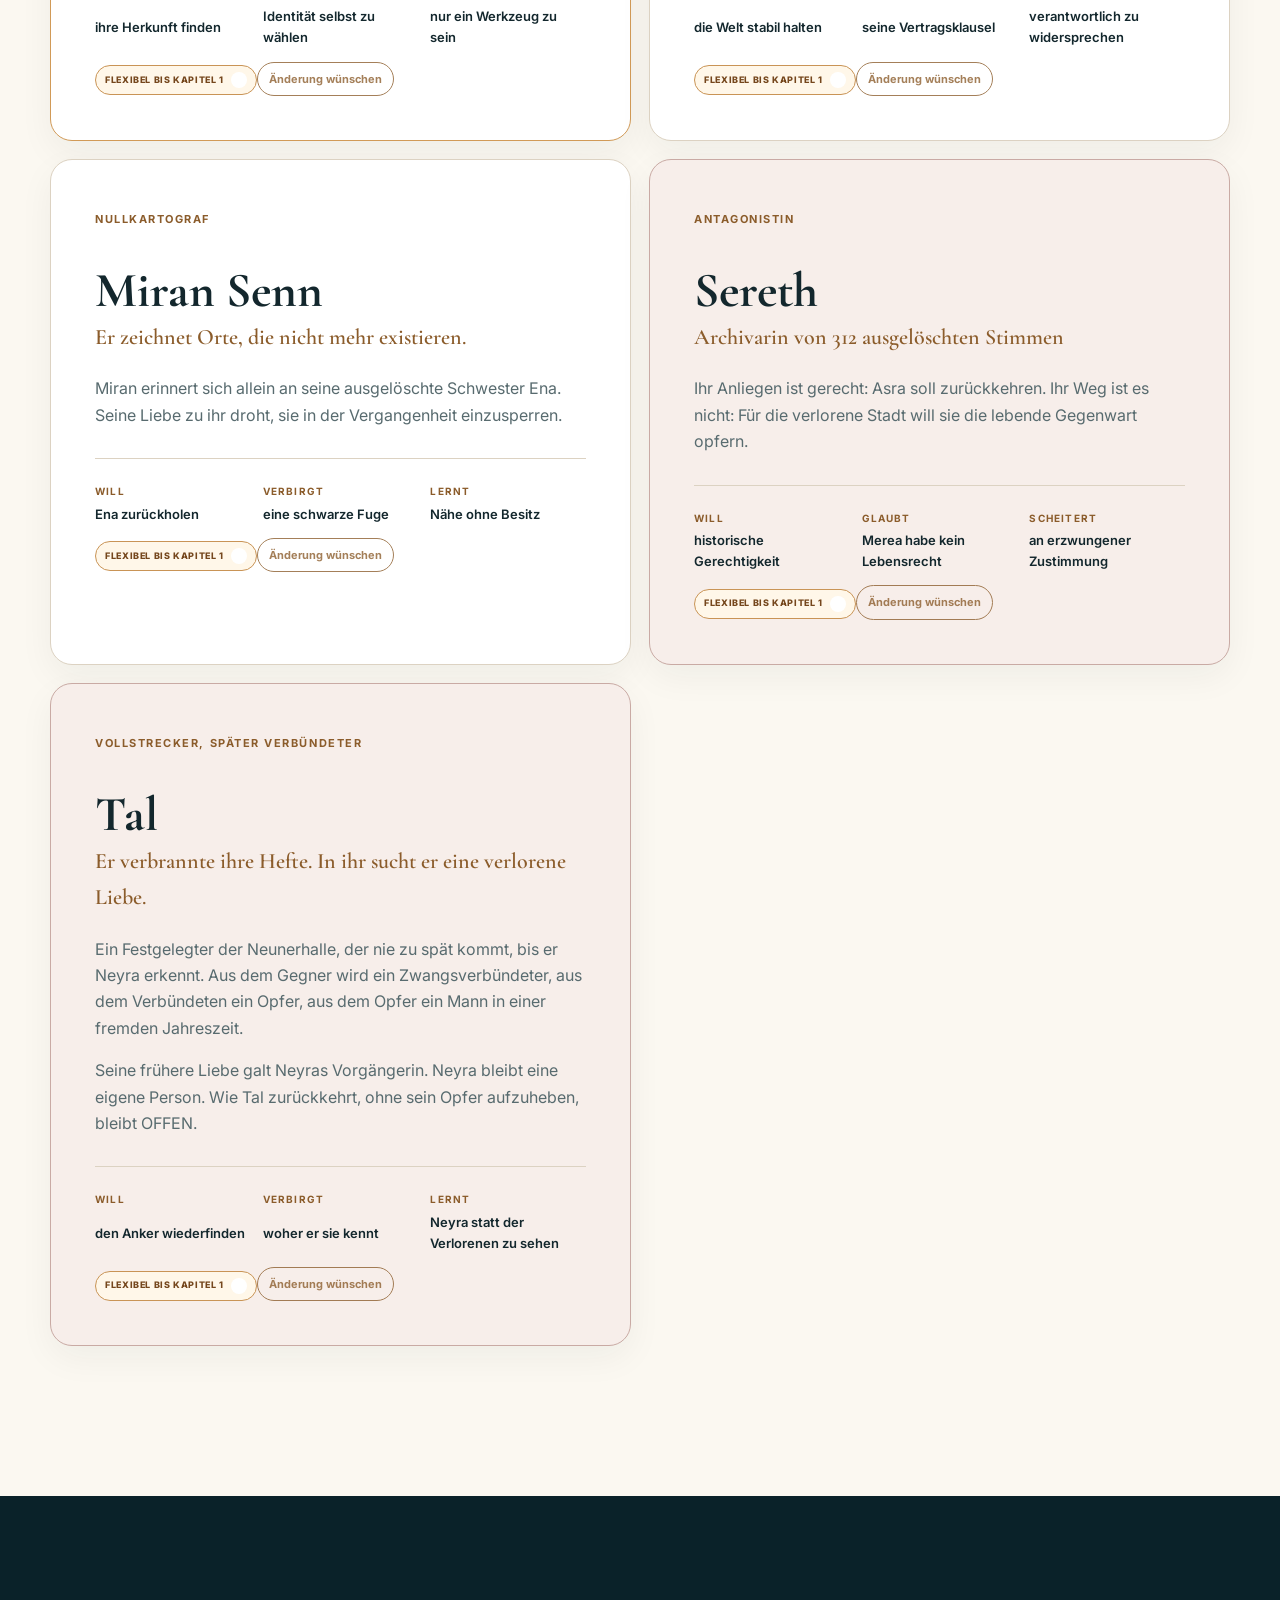
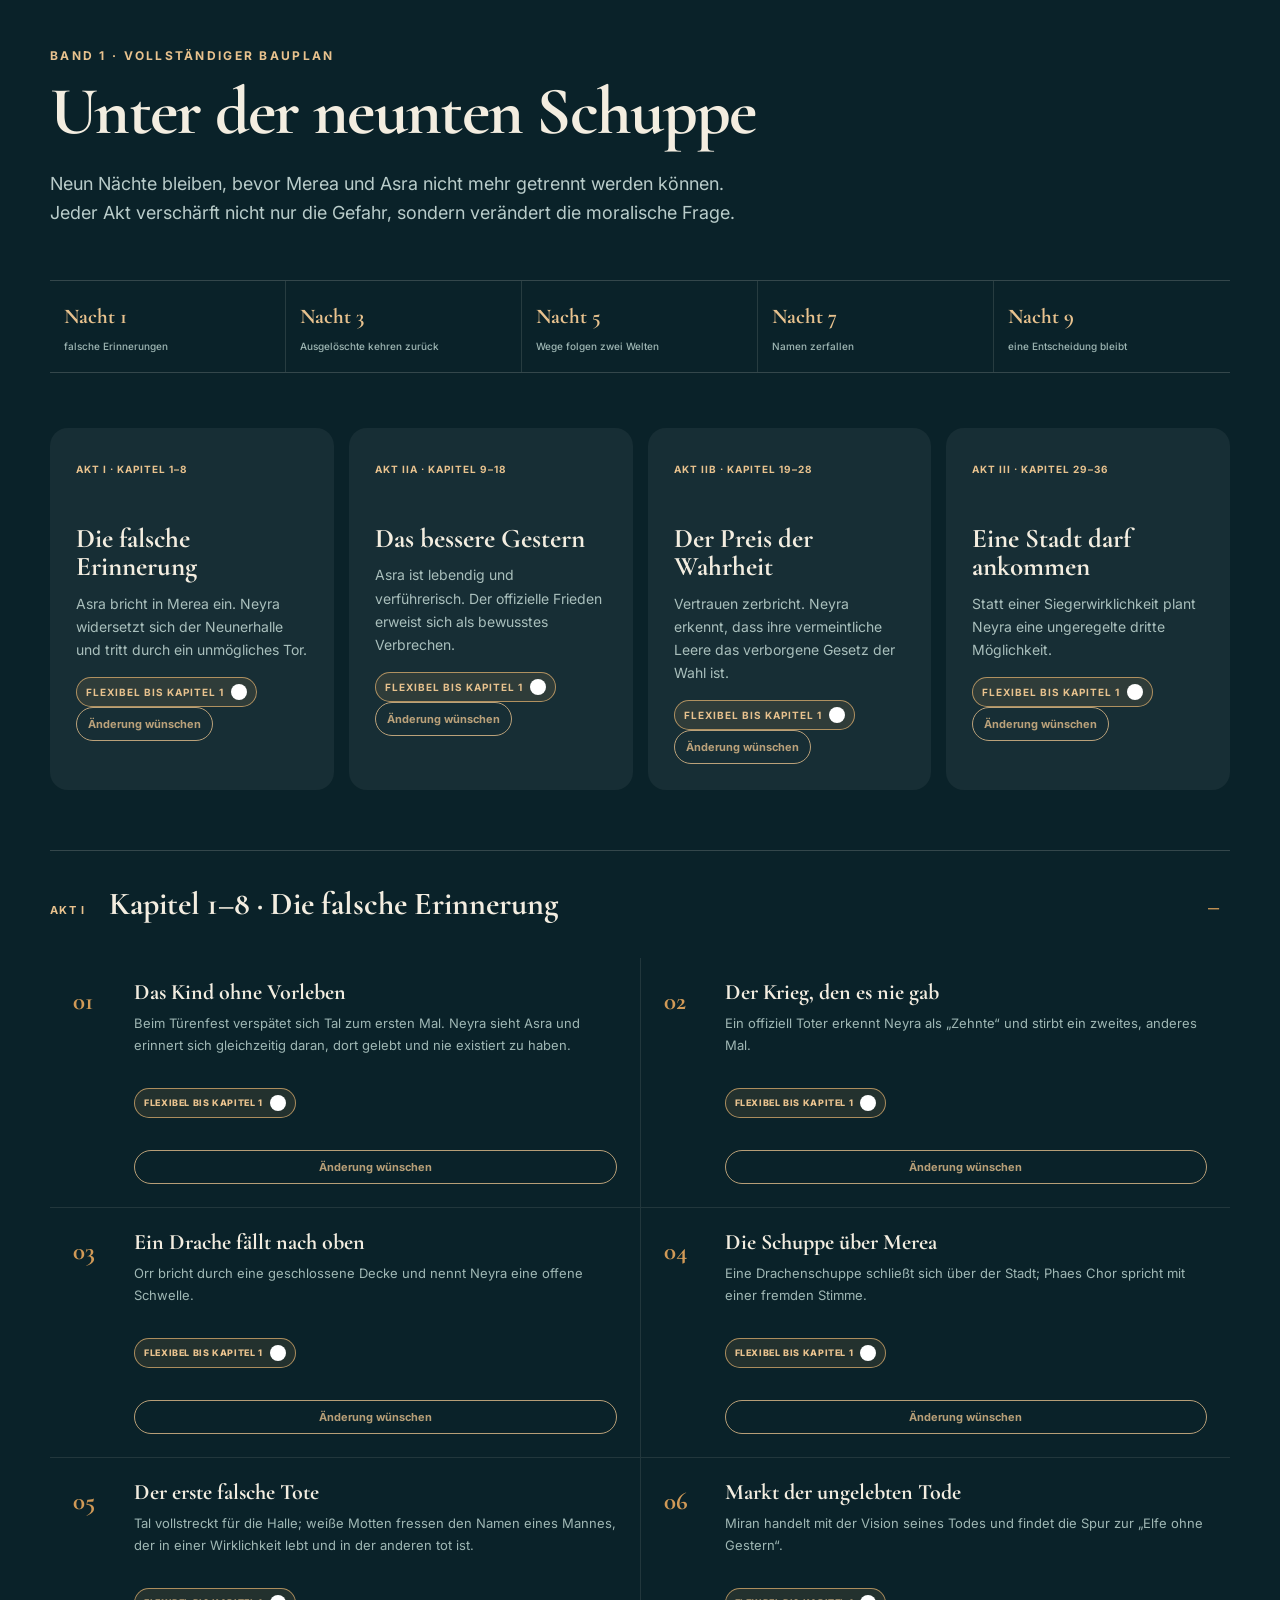
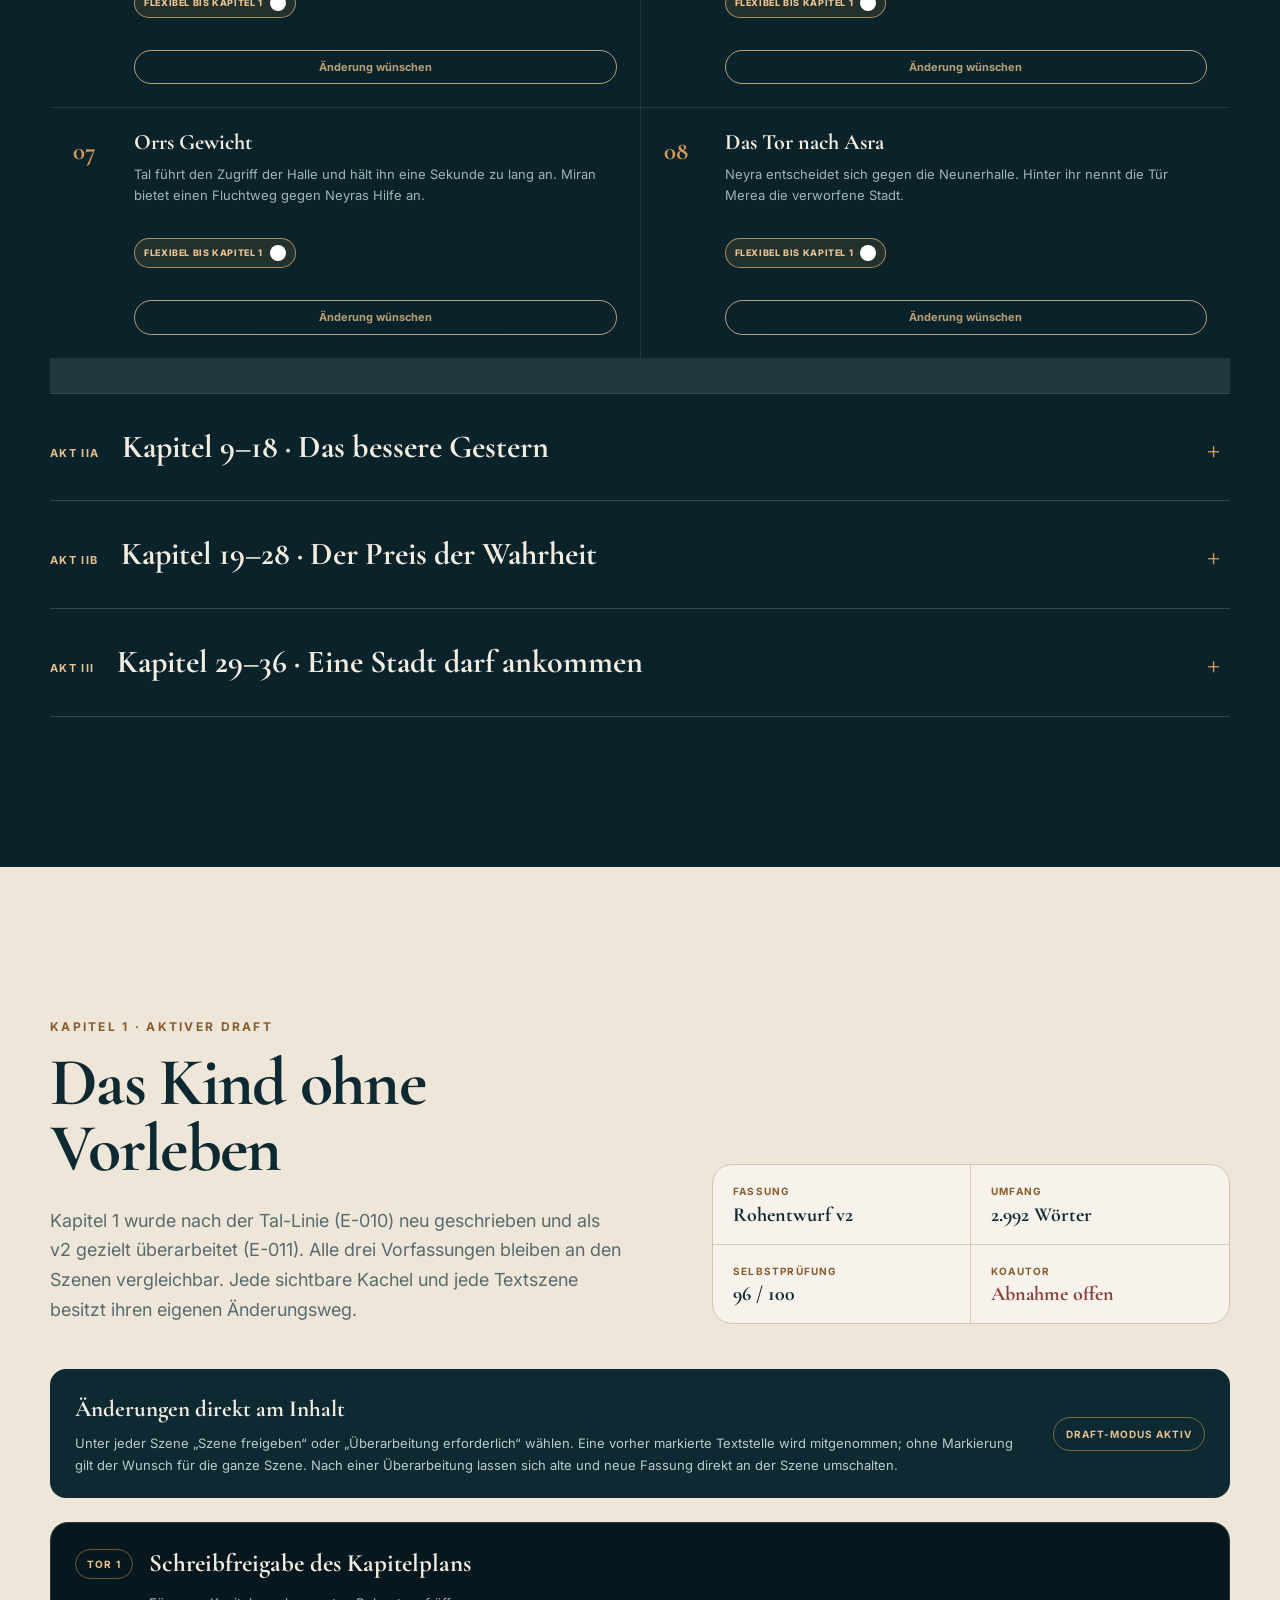
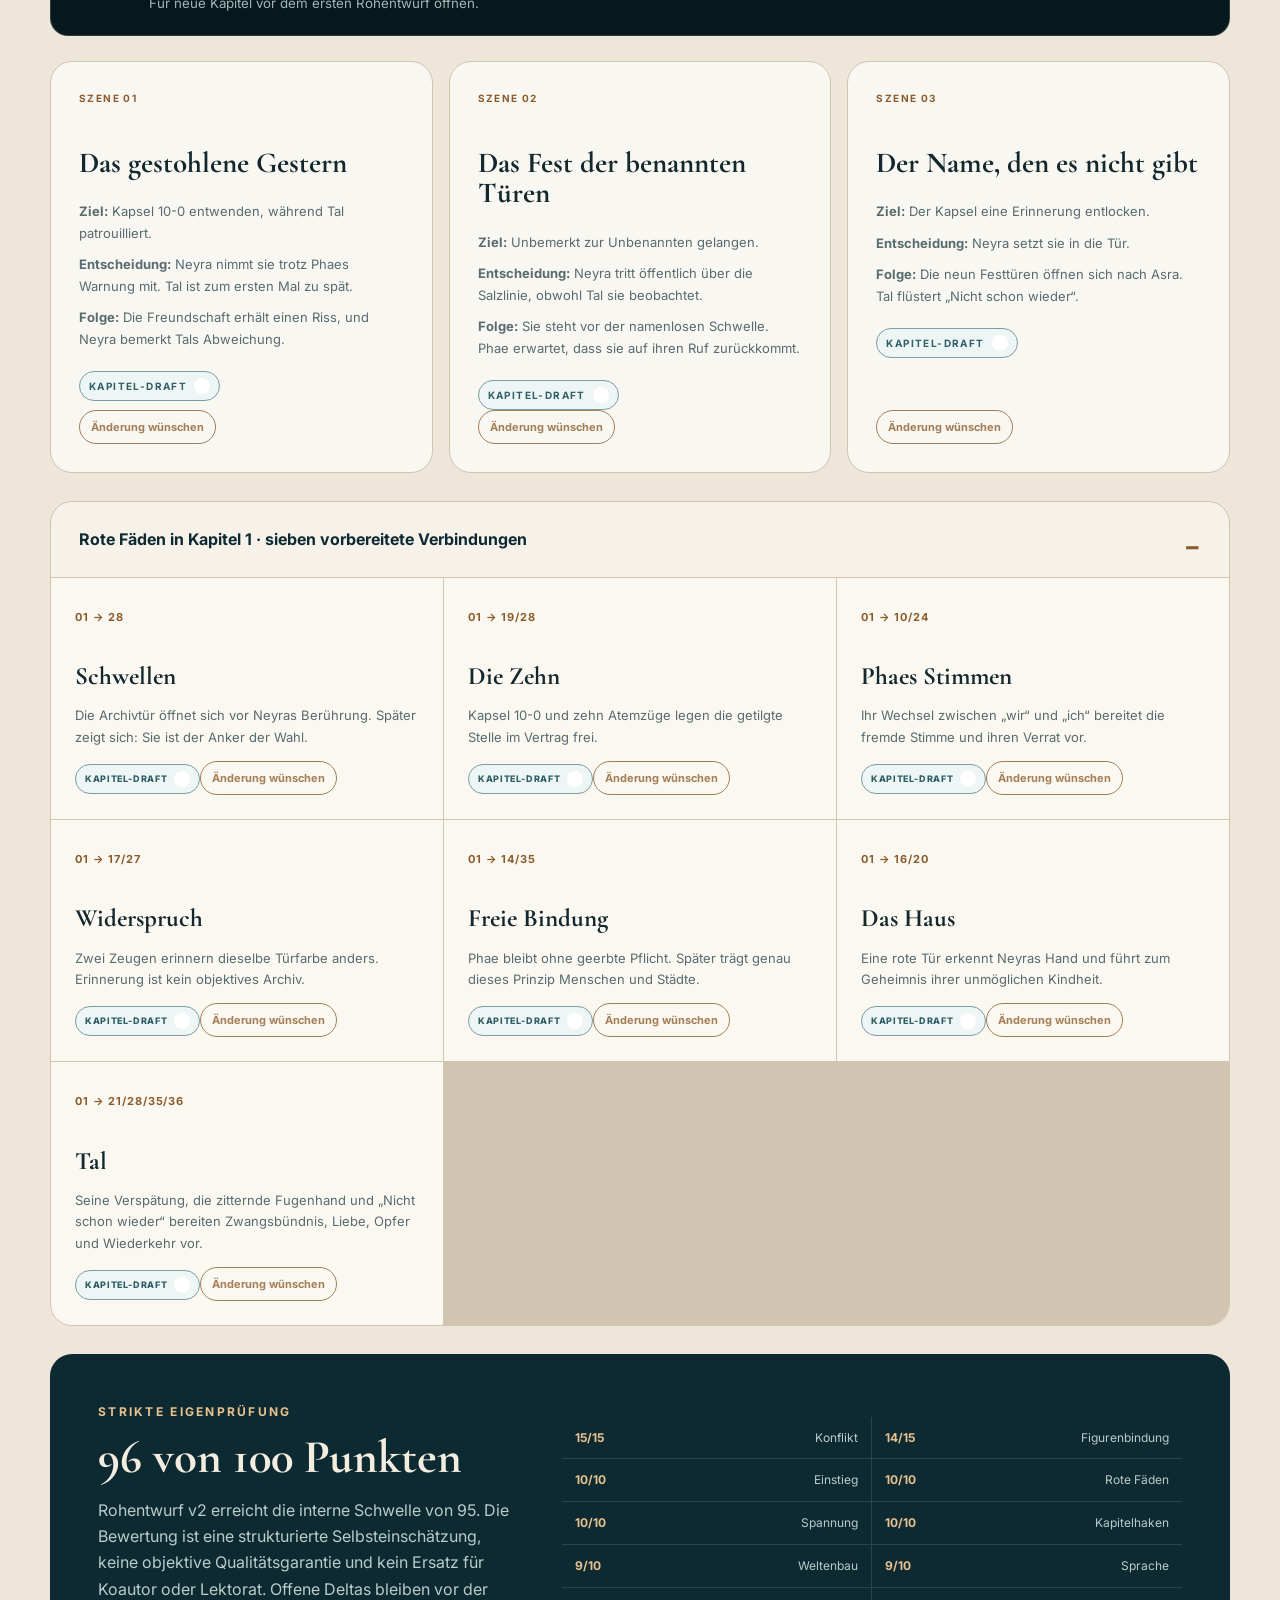
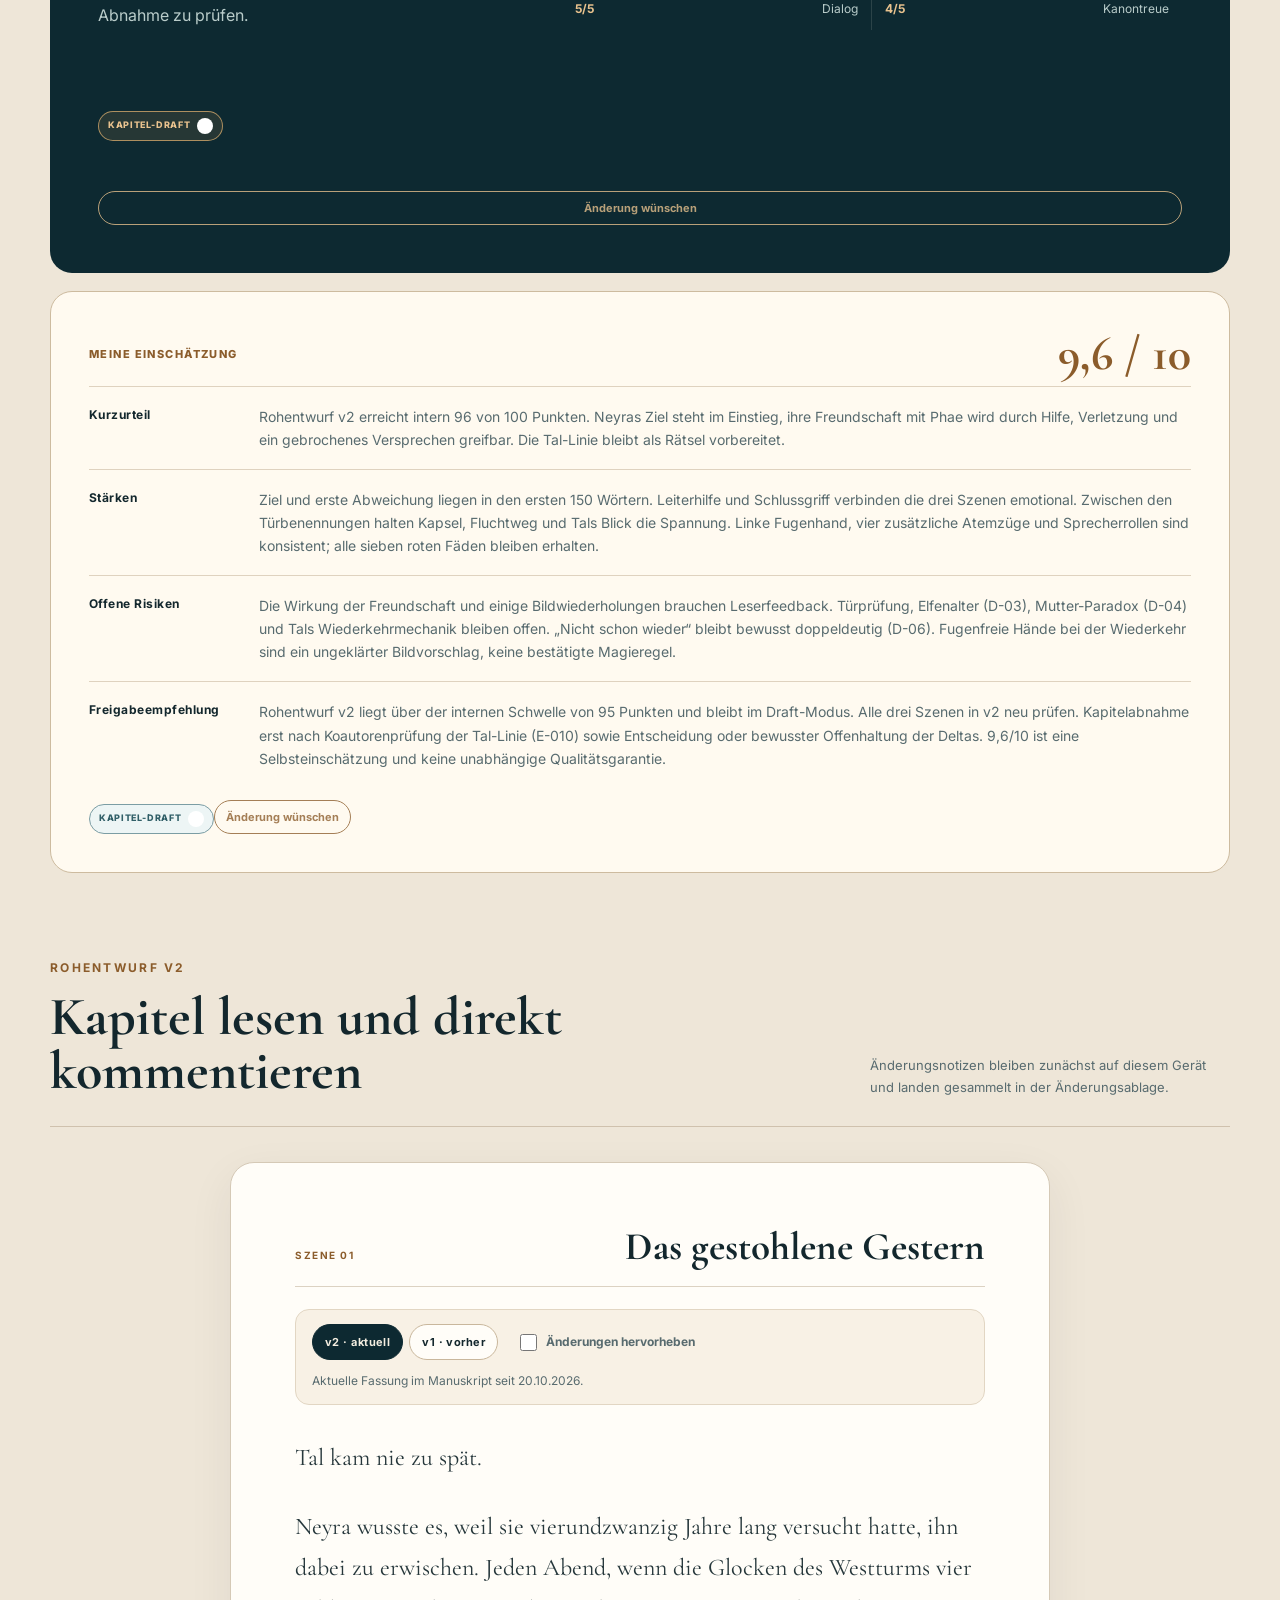
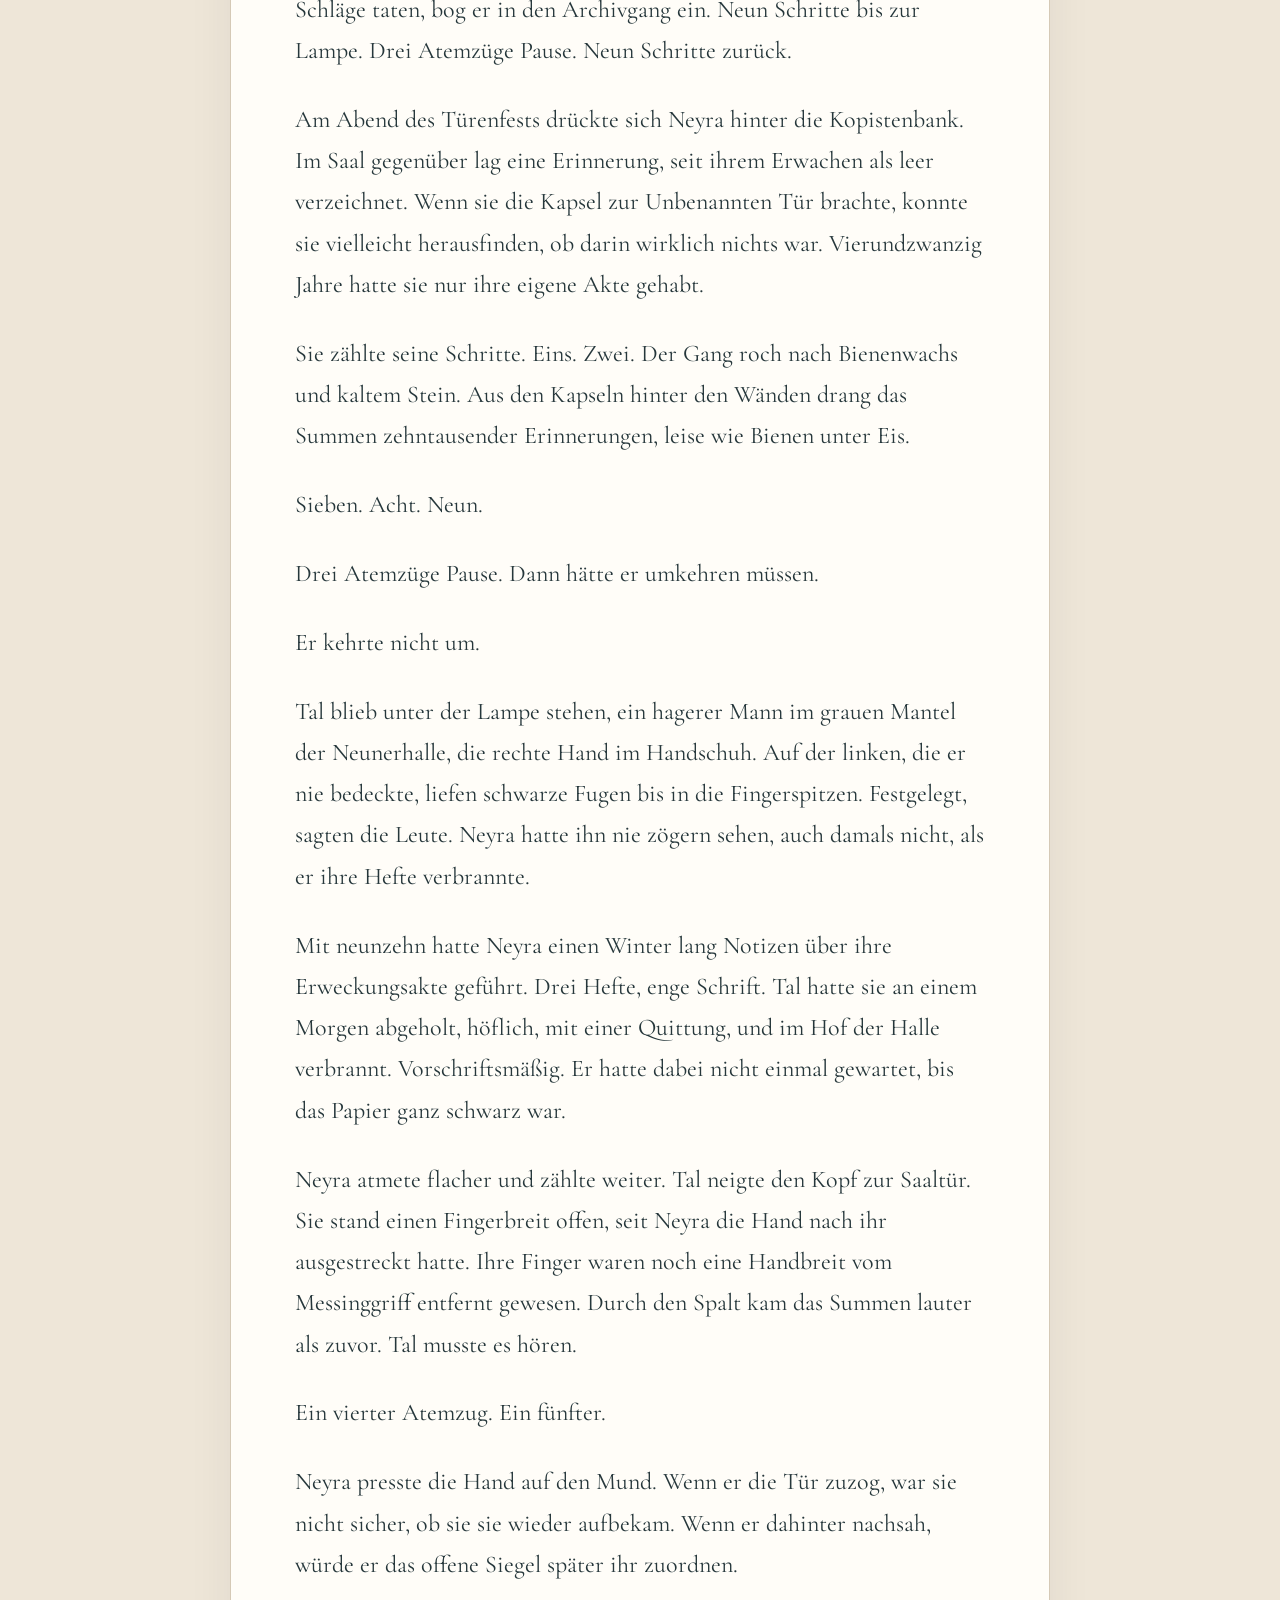
==== commit 8dcdba01: "Tal-Linie integrieren und Kapitel 1 als v2 überarbeiten" ====
--- a/index.html
+++ b/index.html
@@ -89,11 +89,11 @@
             <article class="book-card featured">
               <span class="book-number">Band 01</span>
               <h3>Unter der neunten Schuppe</h3>
-              <p>Zwei Städte beanspruchen denselben Ort. Neyra muss eine gerechte Rückkehr ermöglichen, ohne die Gegenwart zu opfern.</p>
+              <p>Zwei Städte beanspruchen denselben Ort. Neyra muss eine gerechte Rückkehr ermöglichen, ohne die Gegenwart zu opfern. Der Mann, den sie hasst, bezahlt am Ende den Preis.</p>
               <ul>
                 <li>Konflikt: Erinnerung gegen Gegenwart</li>
                 <li>Enthüllung: Frieden beruhte auf Auslöschung</li>
-                <li>Preis: Neyras Gewissheit über ihre Herkunft</li>
+                <li>Preis: Neyras Herkunft und Tals Zukunft</li>
               </ul>
               <a href="#band1" class="card-link">Zum vollständigen Bauplan ↓</a>
             </article>
@@ -104,7 +104,7 @@
               <ul>
                 <li>Konflikt: Zugehörigkeit ohne festen Ort</li>
                 <li>Enthüllung: Viele Völker wurden verdrängt</li>
-                <li>Preis: Mirans sichere Vergangenheit</li>
+                <li>Preis: Mirans Vergangenheit; Tal befreit die Verdrängten</li>
               </ul>
             </article>
             <article class="book-card">
@@ -114,7 +114,7 @@
               <ul>
                 <li>Konflikt: Ordnung gegen freie Zukunft</li>
                 <li>Enthüllung: Drachen sind Gefangene</li>
-                <li>Ende: Verantwortung ersetzt Herrschaft</li>
+                <li>Ende: Verantwortung ersetzt Herrschaft; Tal rettet die Drachen</li>
               </ul>
             </article>
           </div>
@@ -185,7 +185,7 @@
       <section class="characters section-shell" id="figuren" aria-labelledby="characters-title">
         <div class="section-intro">
           <p class="eyebrow">Das emotionale Zentrum</p>
-          <h2 id="characters-title">Vier Antworten auf dieselbe Frage</h2>
+          <h2 id="characters-title">Fünf Antworten auf dieselbe Frage</h2>
           <p>Wer bist du, wenn Erinnerung, Gesetz und Sehnsucht unterschiedliche Wahrheiten behaupten?</p>
         </div>
         <div class="character-grid">
@@ -217,6 +217,14 @@
             <p>Ihr Anliegen ist gerecht: Asra soll zurückkehren. Ihr Weg ist es nicht: Für die verlorene Stadt will sie die lebende Gegenwart opfern.</p>
             <dl><div><dt>Will</dt><dd>historische Gerechtigkeit</dd></div><div><dt>Glaubt</dt><dd>Merea habe kein Lebensrecht</dd></div><div><dt>Scheitert</dt><dd>an erzwungener Zustimmung</dd></div></dl>
           </article>
+          <article class="character-card antagonist">
+            <span class="role">Vollstrecker, später Verbündeter</span>
+            <h3>Tal</h3>
+            <p class="character-hook">Er verbrannte ihre Hefte. In ihr sucht er eine verlorene Liebe.</p>
+            <p>Ein Festgelegter der Neunerhalle, der nie zu spät kommt, bis er Neyra erkennt. Aus dem Gegner wird ein Zwangsverbündeter, aus dem Verbündeten ein Opfer, aus dem Opfer ein Mann in einer fremden Jahreszeit.</p>
+            <p>Seine frühere Liebe galt Neyras Vorgängerin. Neyra bleibt eine eigene Person. Wie Tal zurückkehrt, ohne sein Opfer aufzuheben, bleibt OFFEN.</p>
+            <dl><div><dt>Will</dt><dd>den Anker wiederfinden</dd></div><div><dt>Verbirgt</dt><dd>woher er sie kennt</dd></div><div><dt>Lernt</dt><dd>Neyra statt der Verlorenen zu sehen</dd></div></dl>
+          </article>
         </div>
       </section>
 
@@ -247,13 +255,13 @@
             <details open>
               <summary><span>Akt I</span> Kapitel 1–8 · Die falsche Erinnerung</summary>
               <div class="chapter-grid">
-                <article><b>01</b><div><h4>Das Kind ohne Vorleben</h4><p>Beim Türenfest sieht Neyra Asra und erinnert sich gleichzeitig daran, dort gelebt und niemals existiert zu haben.</p></div></article>
+                <article><b>01</b><div><h4>Das Kind ohne Vorleben</h4><p>Beim Türenfest verspätet sich Tal zum ersten Mal. Neyra sieht Asra und erinnert sich gleichzeitig daran, dort gelebt und nie existiert zu haben.</p></div></article>
                 <article><b>02</b><div><h4>Der Krieg, den es nie gab</h4><p>Ein offiziell Toter erkennt Neyra als „Zehnte“ und stirbt ein zweites, anderes Mal.</p></div></article>
                 <article><b>03</b><div><h4>Ein Drache fällt nach oben</h4><p>Orr bricht durch eine geschlossene Decke und nennt Neyra eine offene Schwelle.</p></div></article>
                 <article><b>04</b><div><h4>Die Schuppe über Merea</h4><p>Eine Drachenschuppe schließt sich über der Stadt; Phaes Chor spricht mit einer fremden Stimme.</p></div></article>
-                <article><b>05</b><div><h4>Der erste falsche Tote</h4><p>Weiße Motten fressen den Namen eines Mannes, der in einer Wirklichkeit lebt und in der anderen tot ist.</p></div></article>
+                <article><b>05</b><div><h4>Der erste falsche Tote</h4><p>Tal vollstreckt für die Halle; weiße Motten fressen den Namen eines Mannes, der in einer Wirklichkeit lebt und in der anderen tot ist.</p></div></article>
                 <article><b>06</b><div><h4>Markt der ungelebten Tode</h4><p>Miran handelt mit der Vision seines Todes und findet die Spur zur „Elfe ohne Gestern“.</p></div></article>
-                <article><b>07</b><div><h4>Orrs Gewicht</h4><p>Orr zeigt seine fremdartige Macht; Miran bietet einen Fluchtweg gegen Neyras Hilfe an.</p></div></article>
+                <article><b>07</b><div><h4>Orrs Gewicht</h4><p>Tal führt den Zugriff der Halle und hält ihn eine Sekunde zu lang an. Miran bietet einen Fluchtweg gegen Neyras Hilfe an.</p></div></article>
                 <article><b>08</b><div><h4>Das Tor nach Asra</h4><p>Neyra entscheidet sich gegen die Neunerhalle. Hinter ihr nennt die Tür Merea die verworfene Stadt.</p></div></article>
               </div>
             </details>
@@ -277,30 +285,30 @@
             <details>
               <summary><span>Akt IIb</span> Kapitel 19–28 · Der Preis der Wahrheit</summary>
               <div class="chapter-grid">
-                <article><b>19</b><div><h4>Neun Gesetze, zehn Schatten</h4><p>Neun Drachenbilder werfen zehn Schatten; einer trägt Neyras Spiegelbild.</p></div></article>
+                <article><b>19</b><div><h4>Neun Gesetze, zehn Schatten</h4><p>Neun Drachenbilder werfen zehn Schatten; einer trägt Neyras Spiegelbild und hält die Hand eines zweiten Schattens.</p></div></article>
                 <article><b>20</b><div><h4>Das Haus, das Neyra kennt</h4><p>Ein unmöglich vertrautes Haus nennt sie „eine Tür, die laufen lernte“.</p></div></article>
-                <article><b>21</b><div><h4>Der Mann mit nur einer Zukunft</h4><p>Neyra besiegt den Festgelegten Tal, indem sie seine einzige Kausalkette verändert.</p></div></article>
-                <article><b>22</b><div><h4>Orrs erster Name</h4><p>Orr gesteht, selbst die Klausel geschrieben zu haben, die Asra auslöschte.</p></div></article>
-                <article><b>23</b><div><h4>Das Begräbnis einer Möglichkeit</h4><p>Miran rettet Neyra; sein Preis offenbart, dass er Merea bald nie wieder betreten kann.</p></div></article>
+                <article><b>21</b><div><h4>Der Mann mit nur einer Zukunft</h4><p>Neyra verändert Tals Kausalkette. Er kann sie nicht mehr verfolgen und nicht mehr verlassen: Der verhasste Gegner wird Zwangsverbündeter.</p></div></article>
+                <article><b>22</b><div><h4>Orrs erster Name</h4><p>Orr gesteht die Klausel, die Asra auslöschte. Tal widerspricht seinen Auslassungen und verrät, dass er mehr weiß.</p></div></article>
+                <article><b>23</b><div><h4>Das Begräbnis einer Möglichkeit</h4><p>Mirans Preis kommt ans Licht: Er kann Merea bald nie wieder betreten. Tal sieht es und schweigt.</p></div></article>
                 <article><b>24</b><div><h4>Phaes Verrat</h4><p>Phae gibt Sereth den ersten Anker, gedrängt von der Stimme Asras in ihrem Chor.</p></div></article>
                 <article><b>25</b><div><h4>Die Stadt wählt zurück</h4><p>Neyra stabilisiert ein Hospital beider Städte und beweist unbewusst mögliche Koexistenz.</p></div></article>
                 <article><b>26</b><div><h4>Schwester im weißen Regen</h4><p>Ena weigert sich, nur die Schwester aus Mirans Erinnerung zu sein.</p></div></article>
                 <article><b>27</b><div><h4>Der Chor lügt</h4><p>Sereth zwingt 312 widersprechende Stimmen zur Einheit und startet den Rücktausch.</p></div></article>
-                <article><b>28</b><div><h4>Neyras wahre Leere</h4><p>Neyra erkennt sich als lebenden Anker des verborgenen Gesetzes der Wahl.</p></div></article>
+                <article><b>28</b><div><h4>Neyras wahre Leere</h4><p>Neyra erkennt sich als lebenden Anker der Wahl. Tal gesteht, dass er die Vorgängerin des Ankers liebte.</p></div></article>
               </div>
             </details>
 
             <details>
               <summary><span>Akt III</span> Kapitel 29–36 · Eine Stadt darf ankommen</summary>
               <div class="chapter-grid">
-                <article><b>29</b><div><h4>Zwei Wahrheiten</h4><p>Neyra überzeugt Orr und Miran: Asra soll ankommen, nicht die Vergangenheit ersetzen.</p></div></article>
+                <article><b>29</b><div><h4>Zwei Wahrheiten</h4><p>Neyra überzeugt Orr, Miran und Tal: Asra soll ankommen, nicht die Vergangenheit ersetzen.</p></div></article>
                 <article><b>30</b><div><h4>Unter der neunten Schuppe</h4><p>Die Schuppe bietet jedem eine perfekte Welt. Neyra weist ihre chortragende Version zurück.</p></div></article>
                 <article><b>31</b><div><h4>Markt ohne Namen</h4><p>Nur Mirans Karte freiwilliger Beziehungen führt durch den namenlosen Bezirk.</p></div></article>
                 <article><b>32</b><div><h4>Die erste Zeugin widerruft</h4><p>Iven bleibt frei, sein Zeugnis zurückzuziehen. Phae bietet ihr eigenes an.</p></div></article>
-                <article><b>33</b><div><h4>Sereth öffnet die Welt</h4><p>Merea verschwindet unter Asra, weil Sereth Gerechtigkeit weiterhin mit Ersetzung verwechselt.</p></div></article>
+                <article><b>33</b><div><h4>Sereth öffnet die Welt</h4><p>Merea verschwindet unter Asra. Sereth bietet Tal an, seine verworfene Welt zurückzuholen; er lehnt ab.</p></div></article>
                 <article><b>34</b><div><h4>Der Drache bricht sein Gesetz</h4><p>Orr nennt eine Schwelle gleichzeitig Grenze und Einladung – und widerspricht seinem Wesen.</p></div></article>
-                <article><b>35</b><div><h4>Eine Stadt darf ankommen</h4><p>Neyra opfert die Gewissheit über ihre Herkunft. Asra kehrt zurück, ohne jemanden zu ersetzen.</p></div></article>
-                <article><b>36</b><div><h4>Die zehnte Häutung</h4><p>Die Städte beginnen neu. Am Horizont häutet sich der Drache der Entfernung.</p></div></article>
+                <article><b>35</b><div><h4>Eine Stadt darf ankommen</h4><p>Neyra opfert die Gewissheit über ihre Herkunft. Tal wird als zweiter Preis geopfert. Asra kehrt zurück, ohne jemanden zu ersetzen.</p></div></article>
+                <article><b>36</b><div><h4>Die zehnte Häutung</h4><p>Die Städte beginnen neu. Am Horizont häutet sich der Drache der Entfernung. In einer fremden Jahreszeit tritt Tal durch eine Tür.</p></div></article>
               </div>
             </details>
           </div>
@@ -313,11 +321,11 @@
             <div class="section-intro light">
               <p class="eyebrow">Kapitel 1 · aktiver Draft</p>
               <h2 id="draft-title">Das Kind ohne Vorleben</h2>
-              <p>Der erste vollständige Rohentwurf ist da. Jede sichtbare Kachel und jede Textszene besitzt jetzt ihren eigenen Änderungsweg.</p>
+              <p>Kapitel 1 wurde nach der Tal-Linie (E-010) neu geschrieben und als v2 gezielt überarbeitet (E-011). Alle drei Vorfassungen bleiben an den Szenen vergleichbar. Jede sichtbare Kachel und jede Textszene besitzt ihren eigenen Änderungsweg.</p>
             </div>
             <div class="draft-status" aria-label="Status des Kapitelentwurfs">
-              <span><small>Fassung</small><strong>Rohentwurf v1</strong></span>
-              <span><small>Umfang</small><strong>2.778 Wörter</strong></span>
+              <span><small>Fassung</small><strong>Rohentwurf v2</strong></span>
+              <span><small>Umfang</small><strong>2.992 Wörter</strong></span>
               <span><small>Selbstprüfung</small><strong>96 / 100</strong></span>
               <span class="pending"><small>Koautor</small><strong>Abnahme offen</strong></span>
             </div>
@@ -339,7 +347,7 @@
                   <label>Kapitelnummer<input name="chapter" type="number" min="1" max="36" value="1" required></label>
                   <label>Titel des Kapitels<input name="chapterTitle" value="Das Kind ohne Vorleben" required></label>
                 </div>
-                <label>geprüfte Planversion<input name="version" value="Plan v1 · 20.10.2026" required></label>
+                <label>geprüfte Planversion<input name="version" value="Plan v2 · 20.10.2026" required></label>
                 <label>Entscheidung<select name="decision" required><option value="">Bitte auswählen</option><option value="Schreibfreigabe erteilt">Schreibfreigabe erteilen</option><option value="Noch nicht freigegeben – Änderungen erforderlich">Noch nicht freigeben</option></select></label>
                 <fieldset>
                   <legend>Plan geprüft</legend>
@@ -359,35 +367,36 @@
             <article data-change-target="Kapitel 1 · Szene 1 · Das gestohlene Gestern">
               <span>Szene 01</span>
               <h3>Das gestohlene Gestern</h3>
-              <p><b>Ziel:</b> Kapsel 10-0 entwenden.</p>
-              <p><b>Entscheidung:</b> Neyra nimmt sie trotz Phaes Warnung mit.</p>
-              <p><b>Folge:</b> Die Freundschaft erhält ihren ersten Riss.</p>
+              <p><b>Ziel:</b> Kapsel 10-0 entwenden, während Tal patrouilliert.</p>
+              <p><b>Entscheidung:</b> Neyra nimmt sie trotz Phaes Warnung mit. Tal ist zum ersten Mal zu spät.</p>
+              <p><b>Folge:</b> Die Freundschaft erhält einen Riss, und Neyra bemerkt Tals Abweichung.</p>
             </article>
             <article data-change-target="Kapitel 1 · Szene 2 · Das Fest der benannten Türen">
               <span>Szene 02</span>
               <h3>Das Fest der benannten Türen</h3>
               <p><b>Ziel:</b> Unbemerkt zur Unbenannten gelangen.</p>
-              <p><b>Entscheidung:</b> Neyra tritt öffentlich über die Salzlinie.</p>
-              <p><b>Folge:</b> Sie steht allein vor der namenlosen Schwelle.</p>
+              <p><b>Entscheidung:</b> Neyra tritt öffentlich über die Salzlinie, obwohl Tal sie beobachtet.</p>
+              <p><b>Folge:</b> Sie steht vor der namenlosen Schwelle. Phae erwartet, dass sie auf ihren Ruf zurückkommt.</p>
             </article>
             <article data-change-target="Kapitel 1 · Szene 3 · Der Name, den es nicht gibt">
               <span>Szene 03</span>
               <h3>Der Name, den es nicht gibt</h3>
               <p><b>Ziel:</b> Der Kapsel eine Erinnerung entlocken.</p>
               <p><b>Entscheidung:</b> Neyra setzt sie in die Tür.</p>
-              <p><b>Folge:</b> Alle Türen öffnen sich nach Asra.</p>
+              <p><b>Folge:</b> Die neun Festtüren öffnen sich nach Asra. Tal flüstert „Nicht schon wieder“.</p>
             </article>
           </div>
 
           <details class="thread-map" open>
-            <summary>Rote Fäden in Kapitel 1 · sechs vorbereitete Verbindungen</summary>
+            <summary>Rote Fäden in Kapitel 1 · sieben vorbereitete Verbindungen</summary>
             <div class="thread-grid">
-              <article data-change-target="Roter Faden · Neyra und die Schwellen"><b>01 → 28</b><h3>Schwellen</h3><p>Türen öffnen sich vor Neyras Berührung. Später zeigt sich: Sie ist der Anker der Wahl.</p></article>
+              <article data-change-target="Roter Faden · Neyra und die Schwellen"><b>01 → 28</b><h3>Schwellen</h3><p>Die Archivtür öffnet sich vor Neyras Berührung. Später zeigt sich: Sie ist der Anker der Wahl.</p></article>
               <article data-change-target="Roter Faden · Das verschwiegene Zehnte"><b>01 → 19/28</b><h3>Die Zehn</h3><p>Kapsel 10-0 und zehn Atemzüge legen die getilgte Stelle im Vertrag frei.</p></article>
               <article data-change-target="Roter Faden · Phaes Chor"><b>01 → 10/24</b><h3>Phaes Stimmen</h3><p>Ihr Wechsel zwischen „wir“ und „ich“ bereitet die fremde Stimme und ihren Verrat vor.</p></article>
               <article data-change-target="Roter Faden · Formbare Erinnerung"><b>01 → 17/27</b><h3>Widerspruch</h3><p>Zwei Zeugen erinnern dieselbe Türfarbe anders. Erinnerung ist kein objektives Archiv.</p></article>
               <article data-change-target="Roter Faden · Gewählte Zugehörigkeit"><b>01 → 14/35</b><h3>Freie Bindung</h3><p>Phae bleibt ohne geerbte Pflicht. Später trägt genau dieses Prinzip Menschen und Städte.</p></article>
               <article data-change-target="Roter Faden · Die rote Tür"><b>01 → 16/20</b><h3>Das Haus</h3><p>Eine rote Tür erkennt Neyras Hand und führt zum Geheimnis ihrer unmöglichen Kindheit.</p></article>
+              <article data-change-target="Roter Faden · Tal"><b>01 → 21/28/35/36</b><h3>Tal</h3><p>Seine Verspätung, die zitternde Fugenhand und „Nicht schon wieder“ bereiten Zwangsbündnis, Liebe, Opfer und Wiederkehr vor.</p></article>
             </div>
           </details>
 
@@ -395,7 +404,7 @@
             <div>
               <p class="eyebrow">Strikte Eigenprüfung</p>
               <h3>96 von 100 Punkten</h3>
-              <p>Die interne Schwelle von 95 wurde erreicht. Das ist eine strukturierte Selbsteinschätzung – keine objektive Qualitätsgarantie und kein Ersatz für Koautor oder Lektorat.</p>
+              <p>Rohentwurf v2 erreicht die interne Schwelle von 95. Die Bewertung ist eine strukturierte Selbsteinschätzung, keine objektive Qualitätsgarantie und kein Ersatz für Koautor oder Lektorat. Offene Deltas bleiben vor der Abnahme zu prüfen.</p>
             </div>
             <div class="quality-bars" aria-label="Bewertung nach Qualitätskriterien">
               <span><b>15/15</b> Konflikt</span><span><b>14/15</b> Figurenbindung</span>
@@ -410,7 +419,7 @@
 
           <div class="reader-heading">
             <div>
-              <p class="eyebrow">Rohentwurf v1</p>
+              <p class="eyebrow">Rohentwurf v2</p>
               <h3>Kapitel lesen und direkt kommentieren</h3>
             </div>
             <p>Änderungsnotizen bleiben zunächst auf diesem Gerät und landen gesammelt in der Änderungsablage.</p>
@@ -440,7 +449,7 @@
                   <label>Kapitelnummer<input name="chapter" type="number" min="1" max="36" value="1" readonly required></label>
                   <label>Titel des Kapitels<input name="chapterTitle" value="Das Kind ohne Vorleben" readonly required></label>
                 </div>
-                <label>geprüfte Textversion<input name="version" value="Rohentwurf v1 · 20.10.2026" readonly required></label>
+                <label>geprüfte Textversion<input name="version" value="Rohentwurf v2 · 20.10.2026" readonly required></label>
                 <section class="approval-assessment" data-chapter-assessment="1" aria-label="KI-Einschätzung für die Kapitelabnahme"></section>
                 <label>Entscheidung<select name="decision" data-scene-gated required><option value="">Bitte auswählen</option><option value="Kapitel freigegeben">Kapitel endgültig freigeben</option><option value="Nicht freigegeben – Überarbeitung erforderlich">Kapitel noch nicht freigeben</option></select></label>
                 <fieldset>
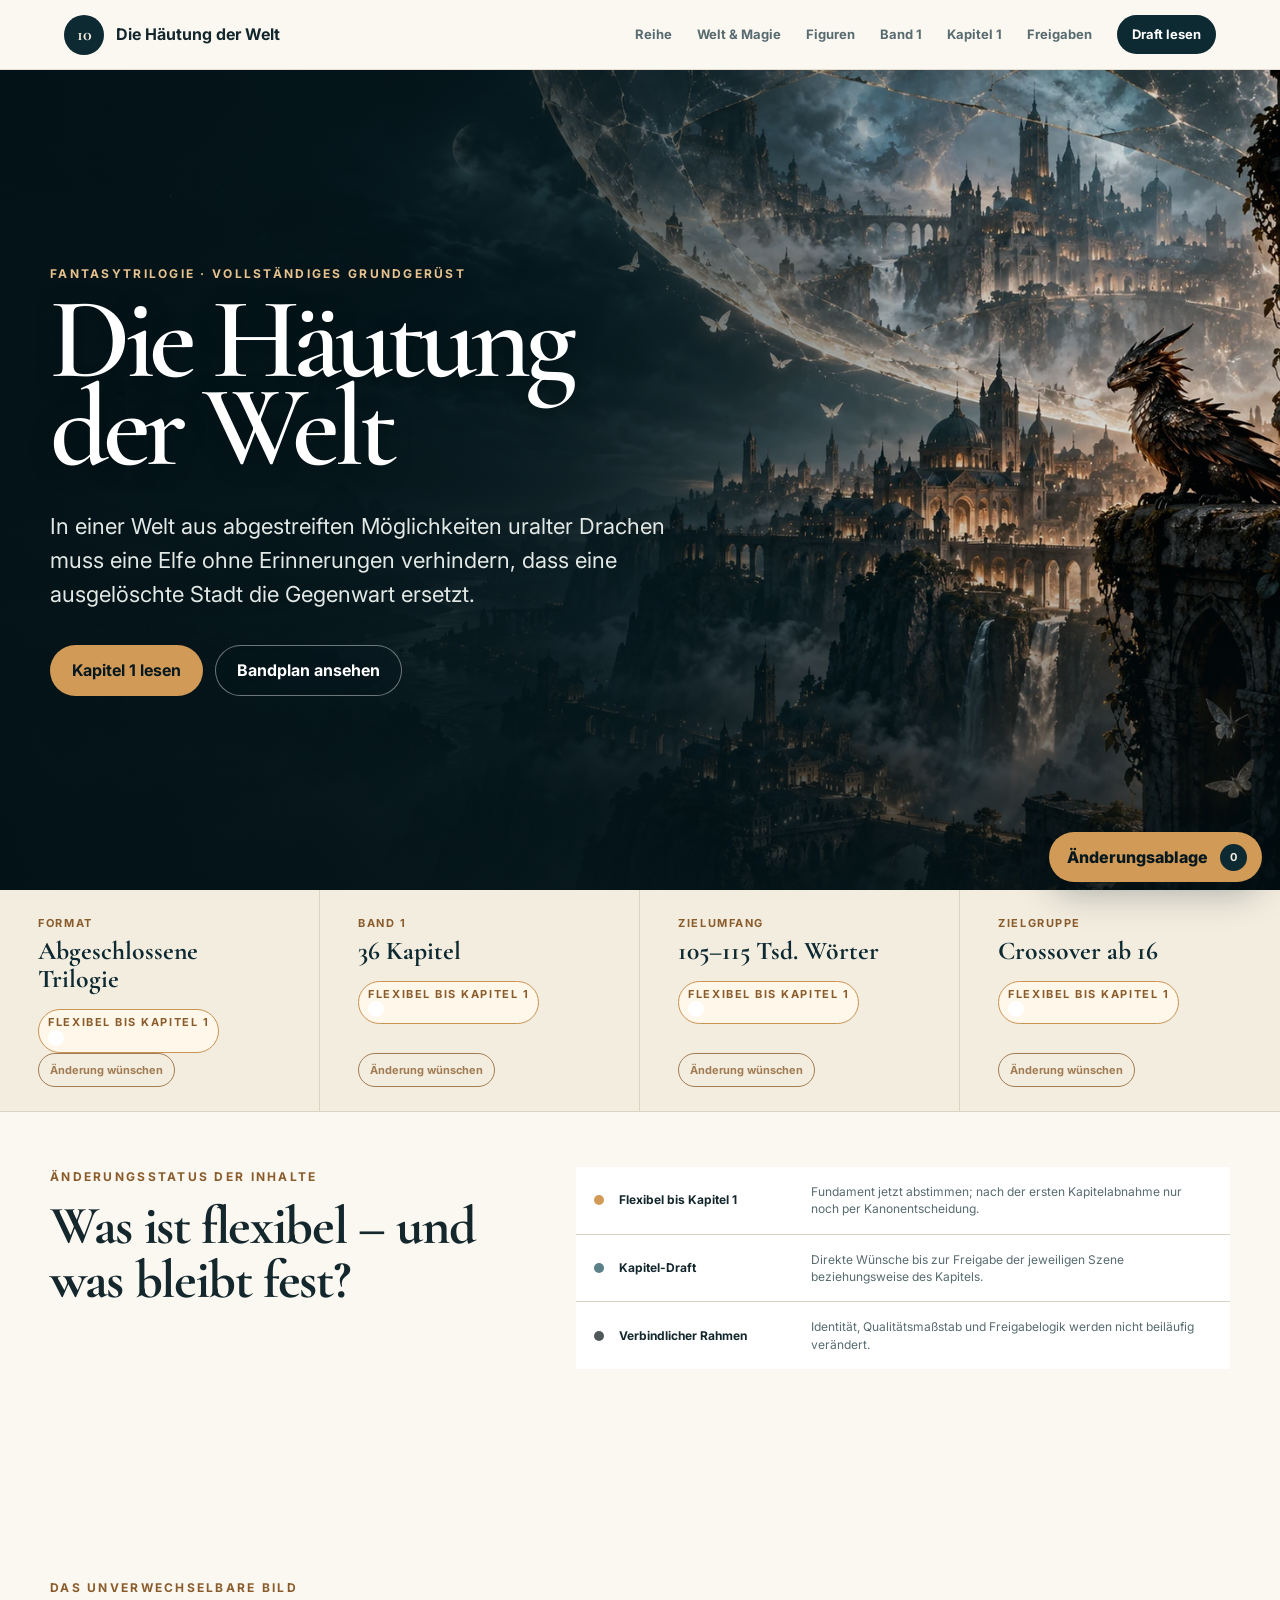
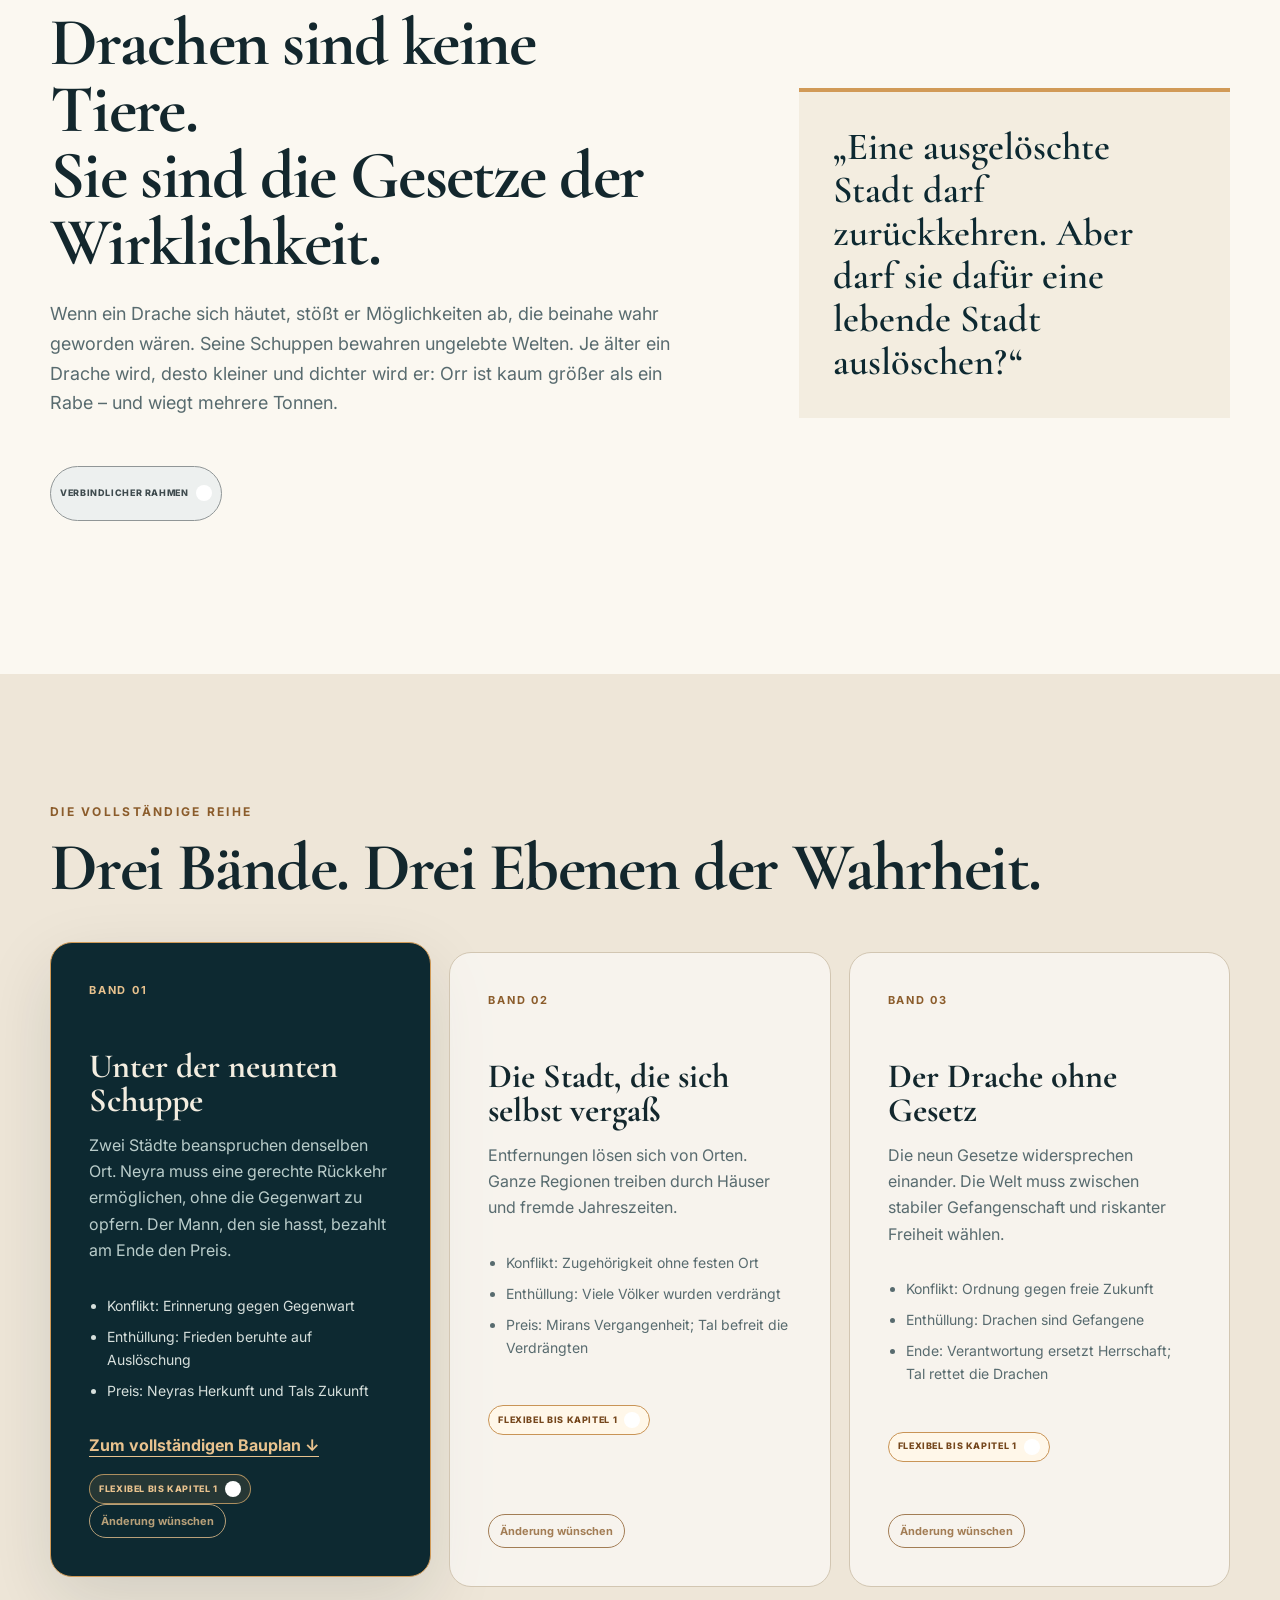
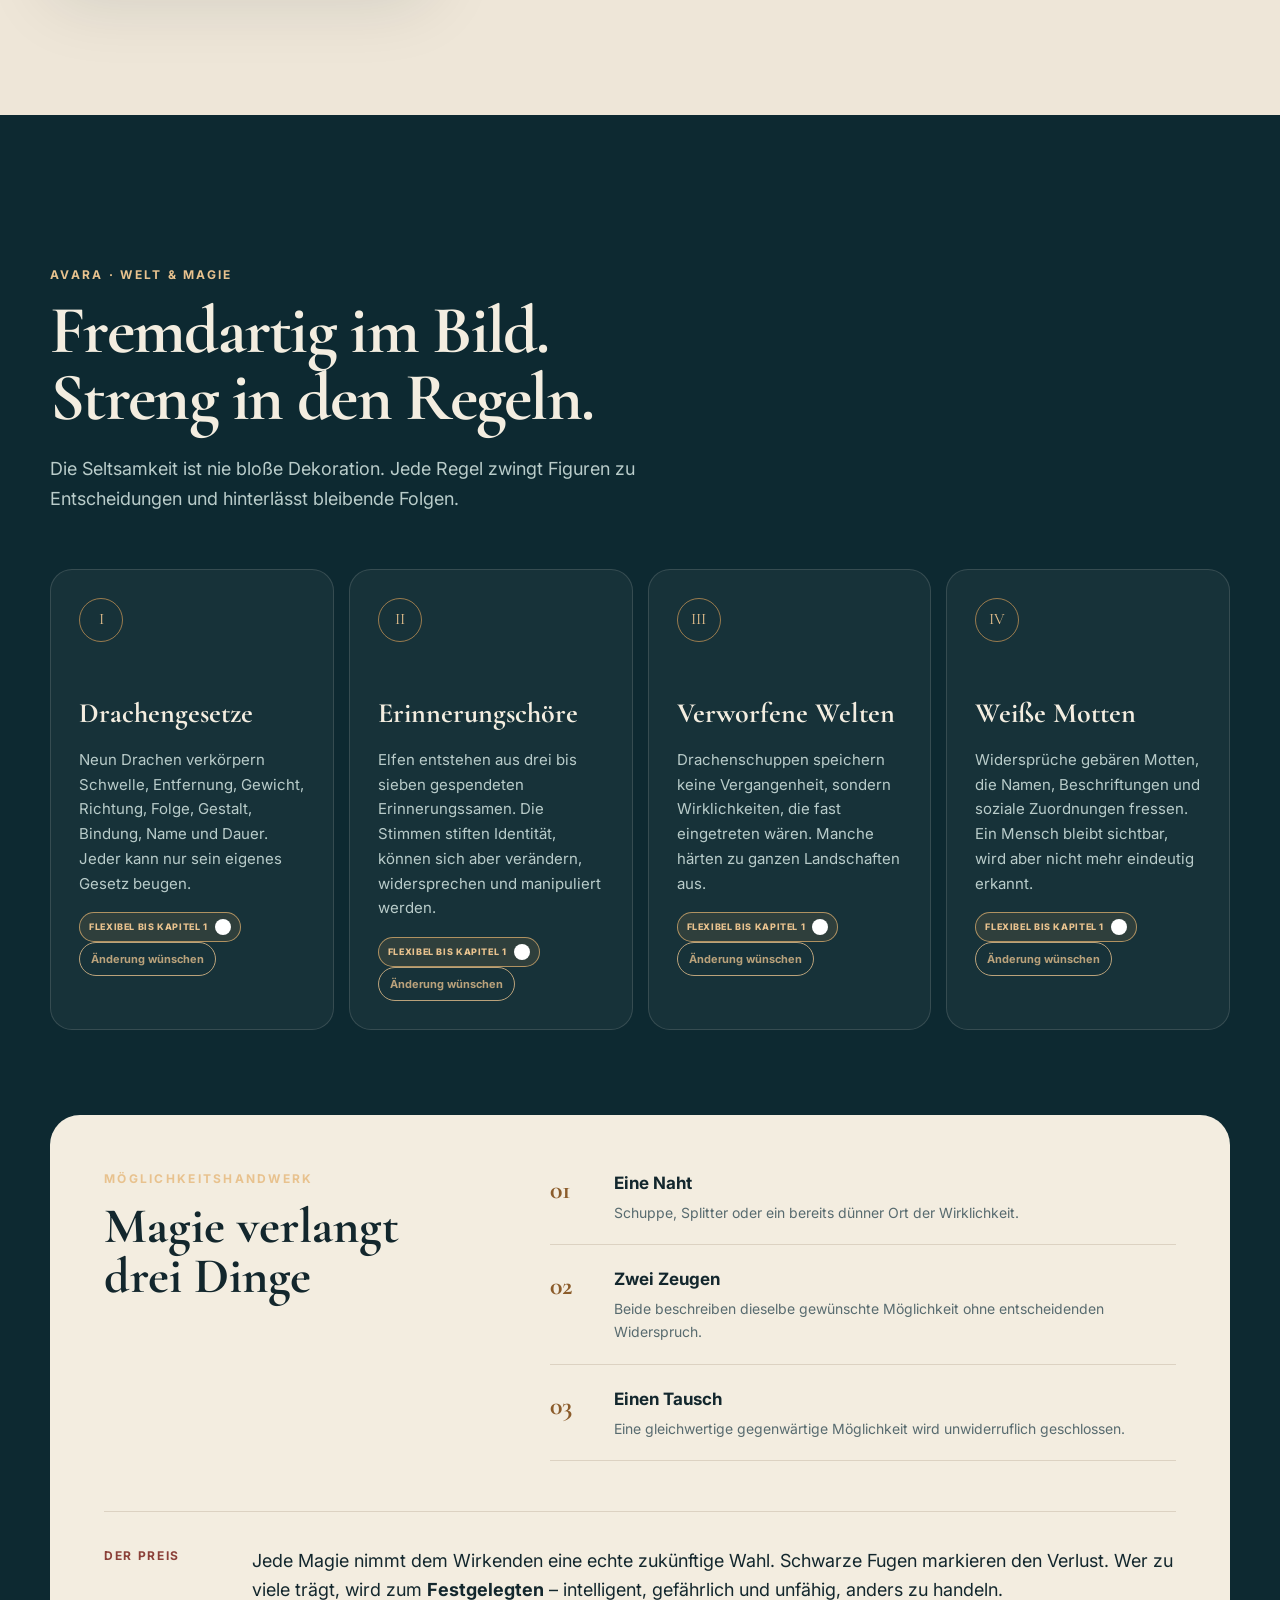
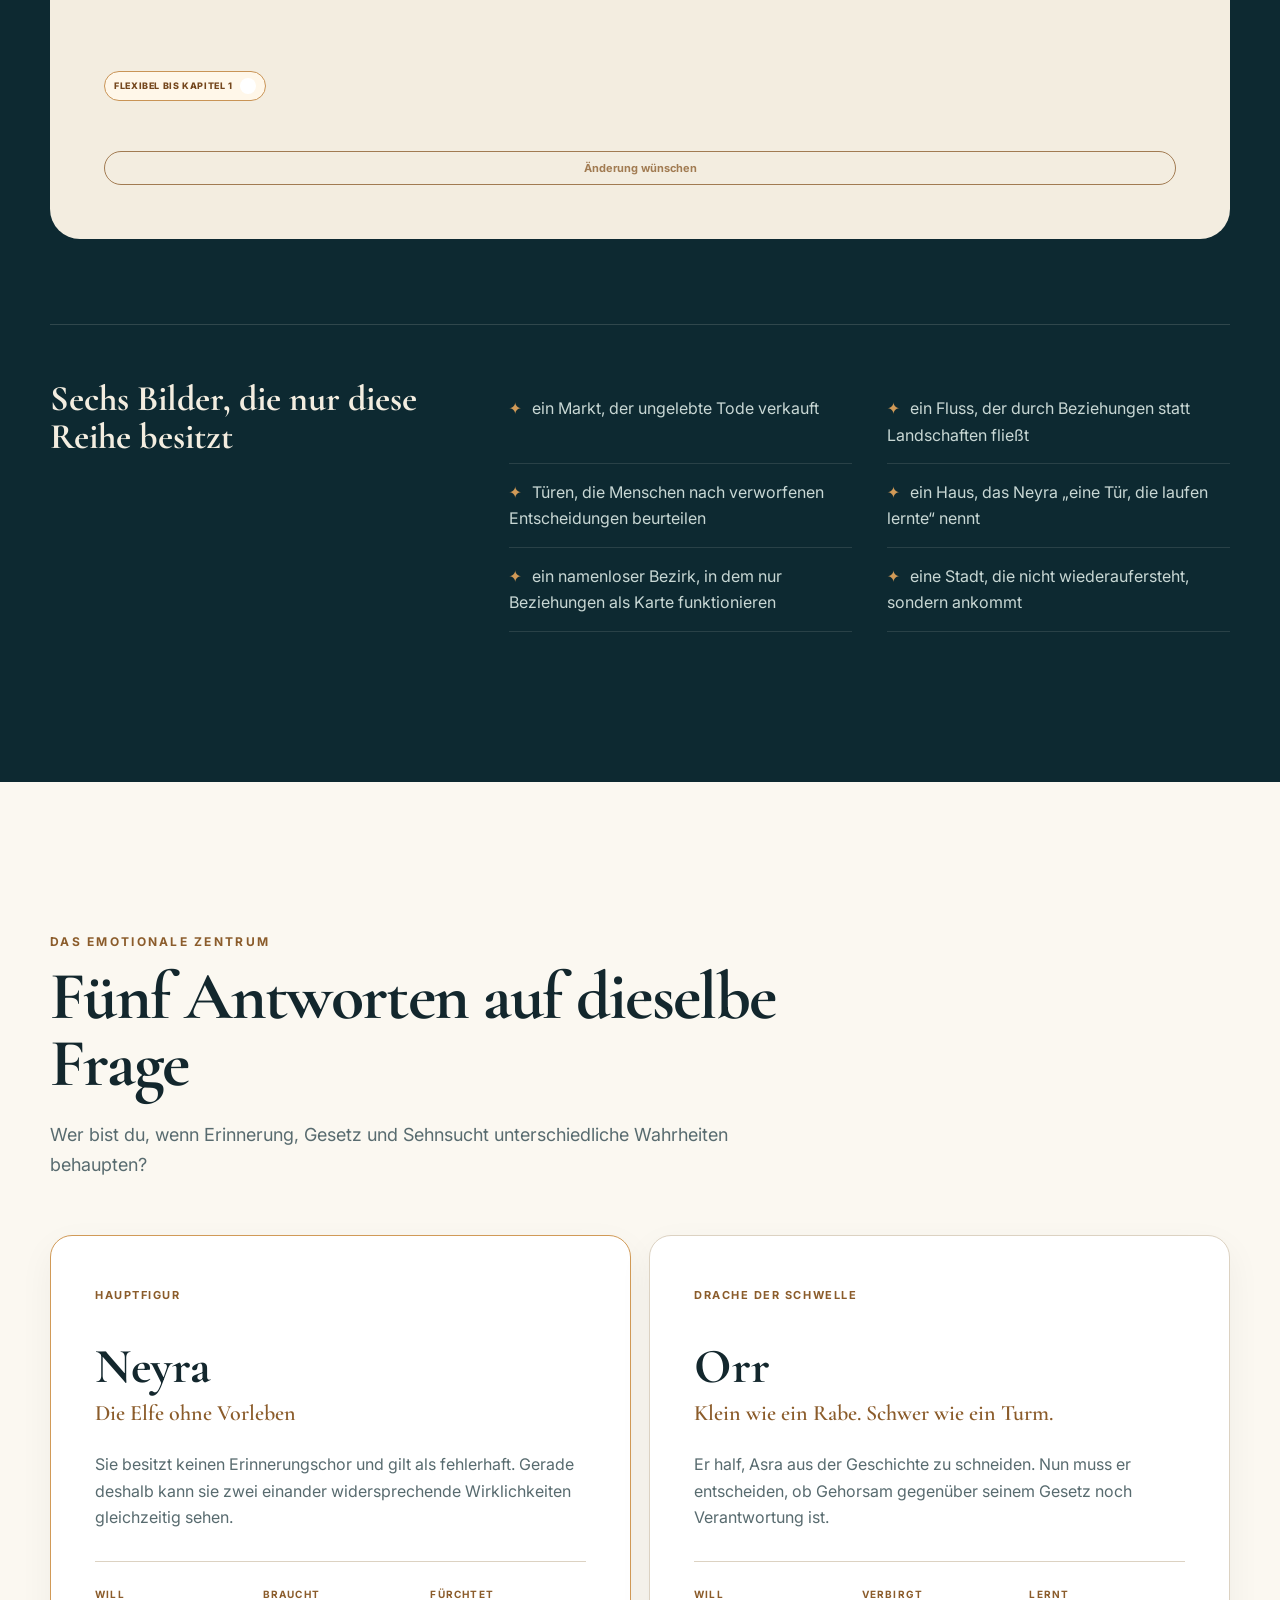
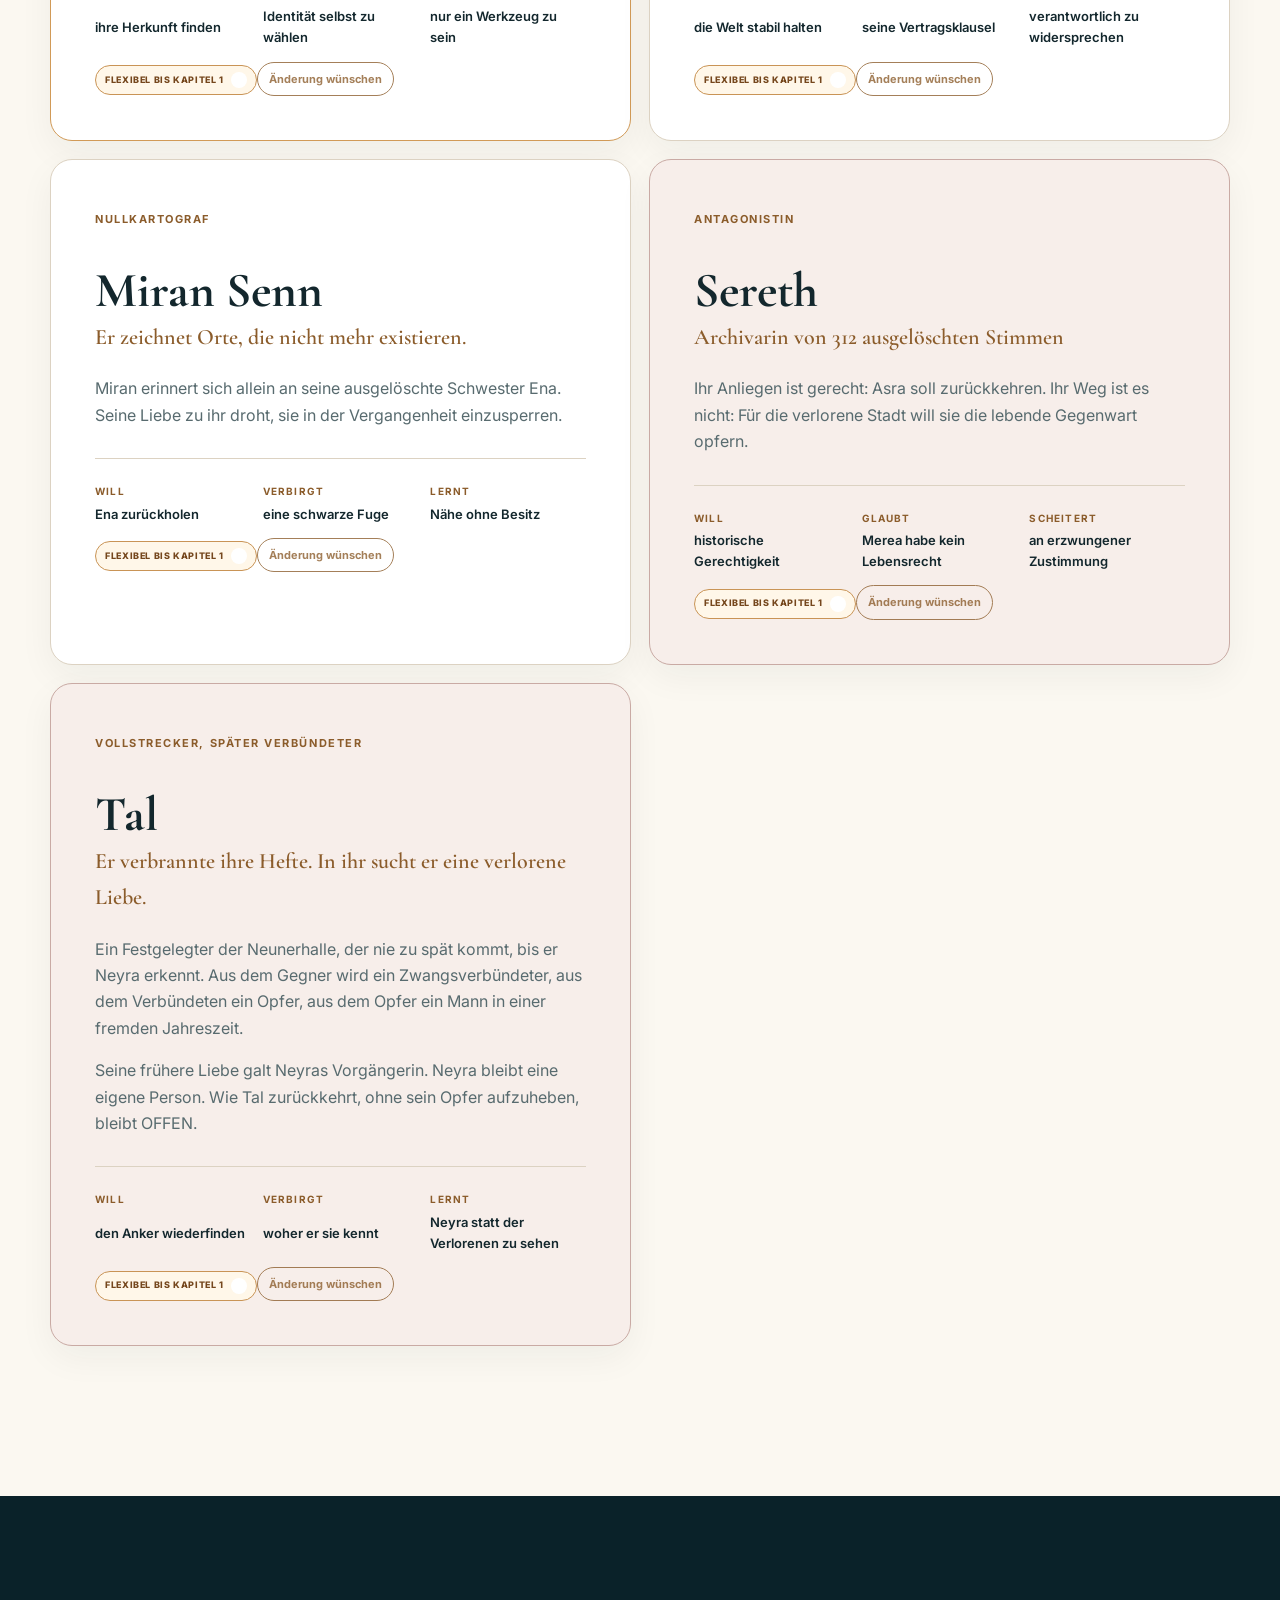
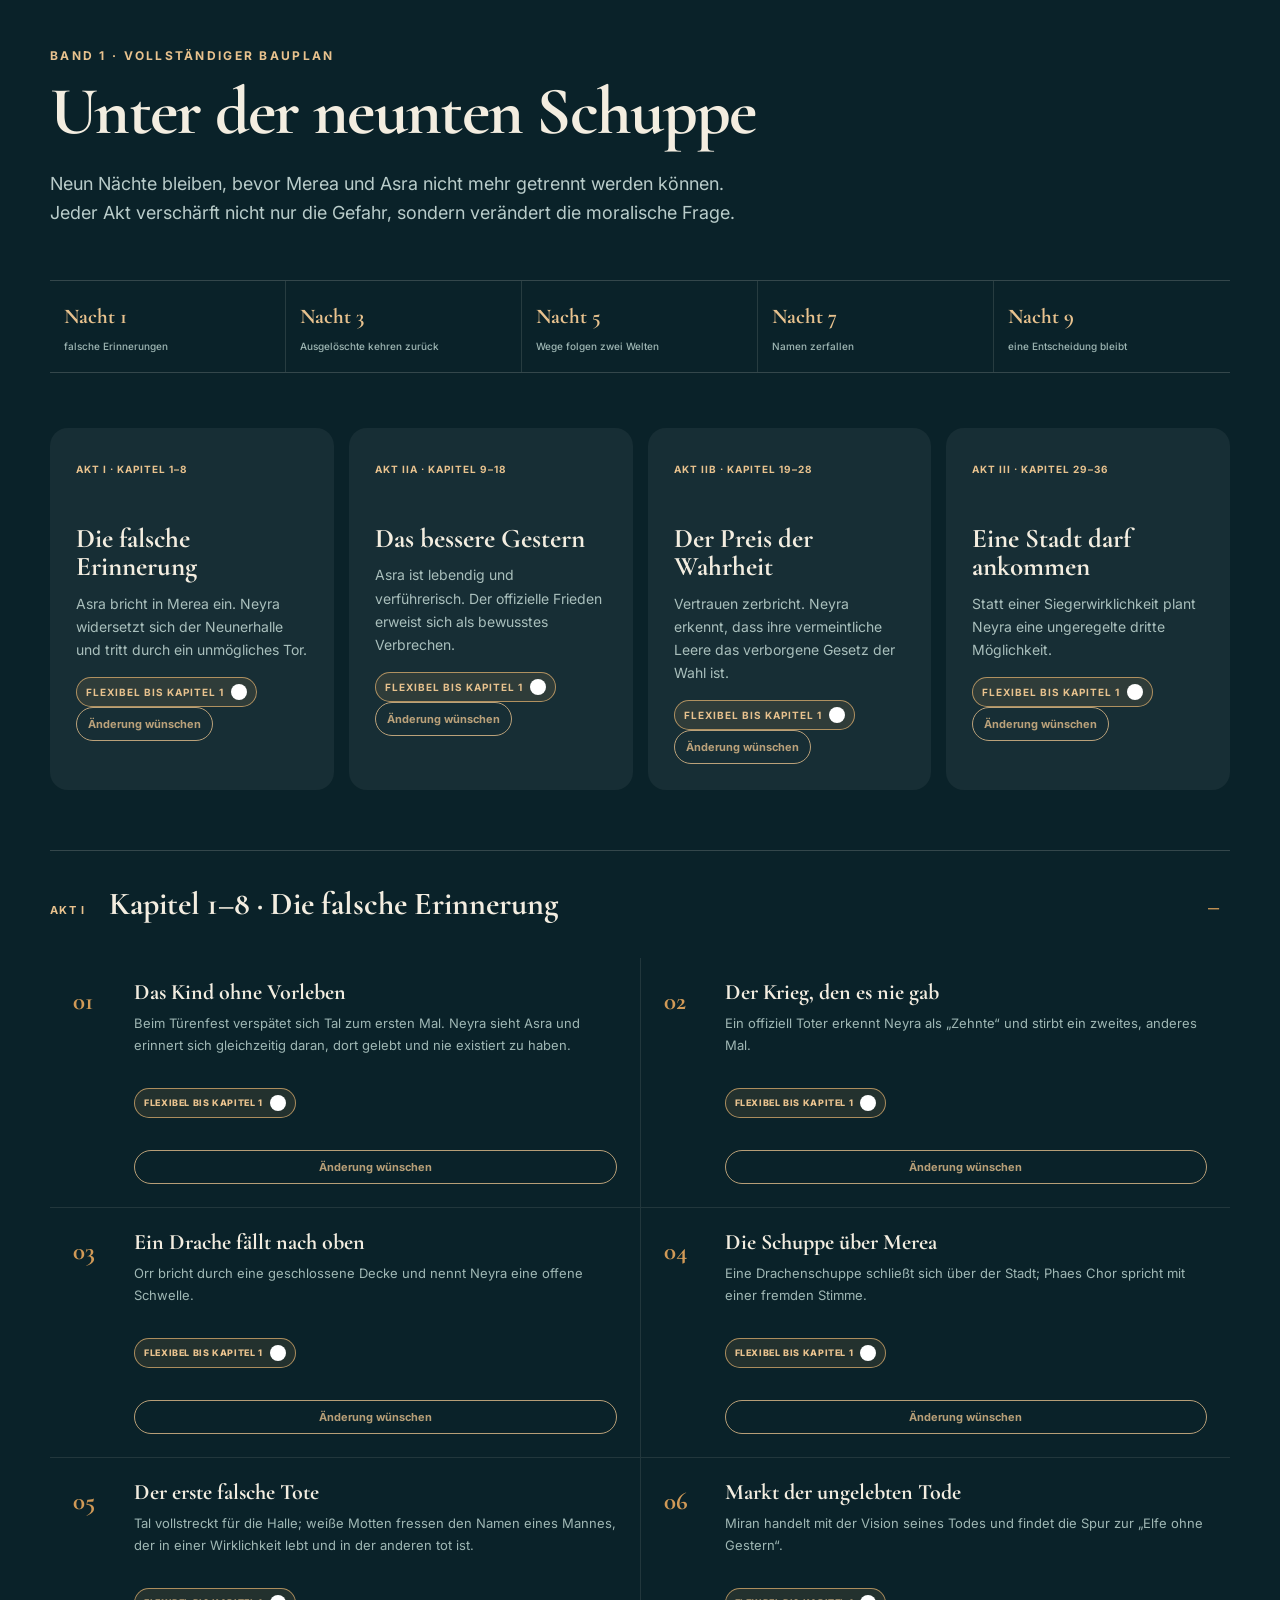
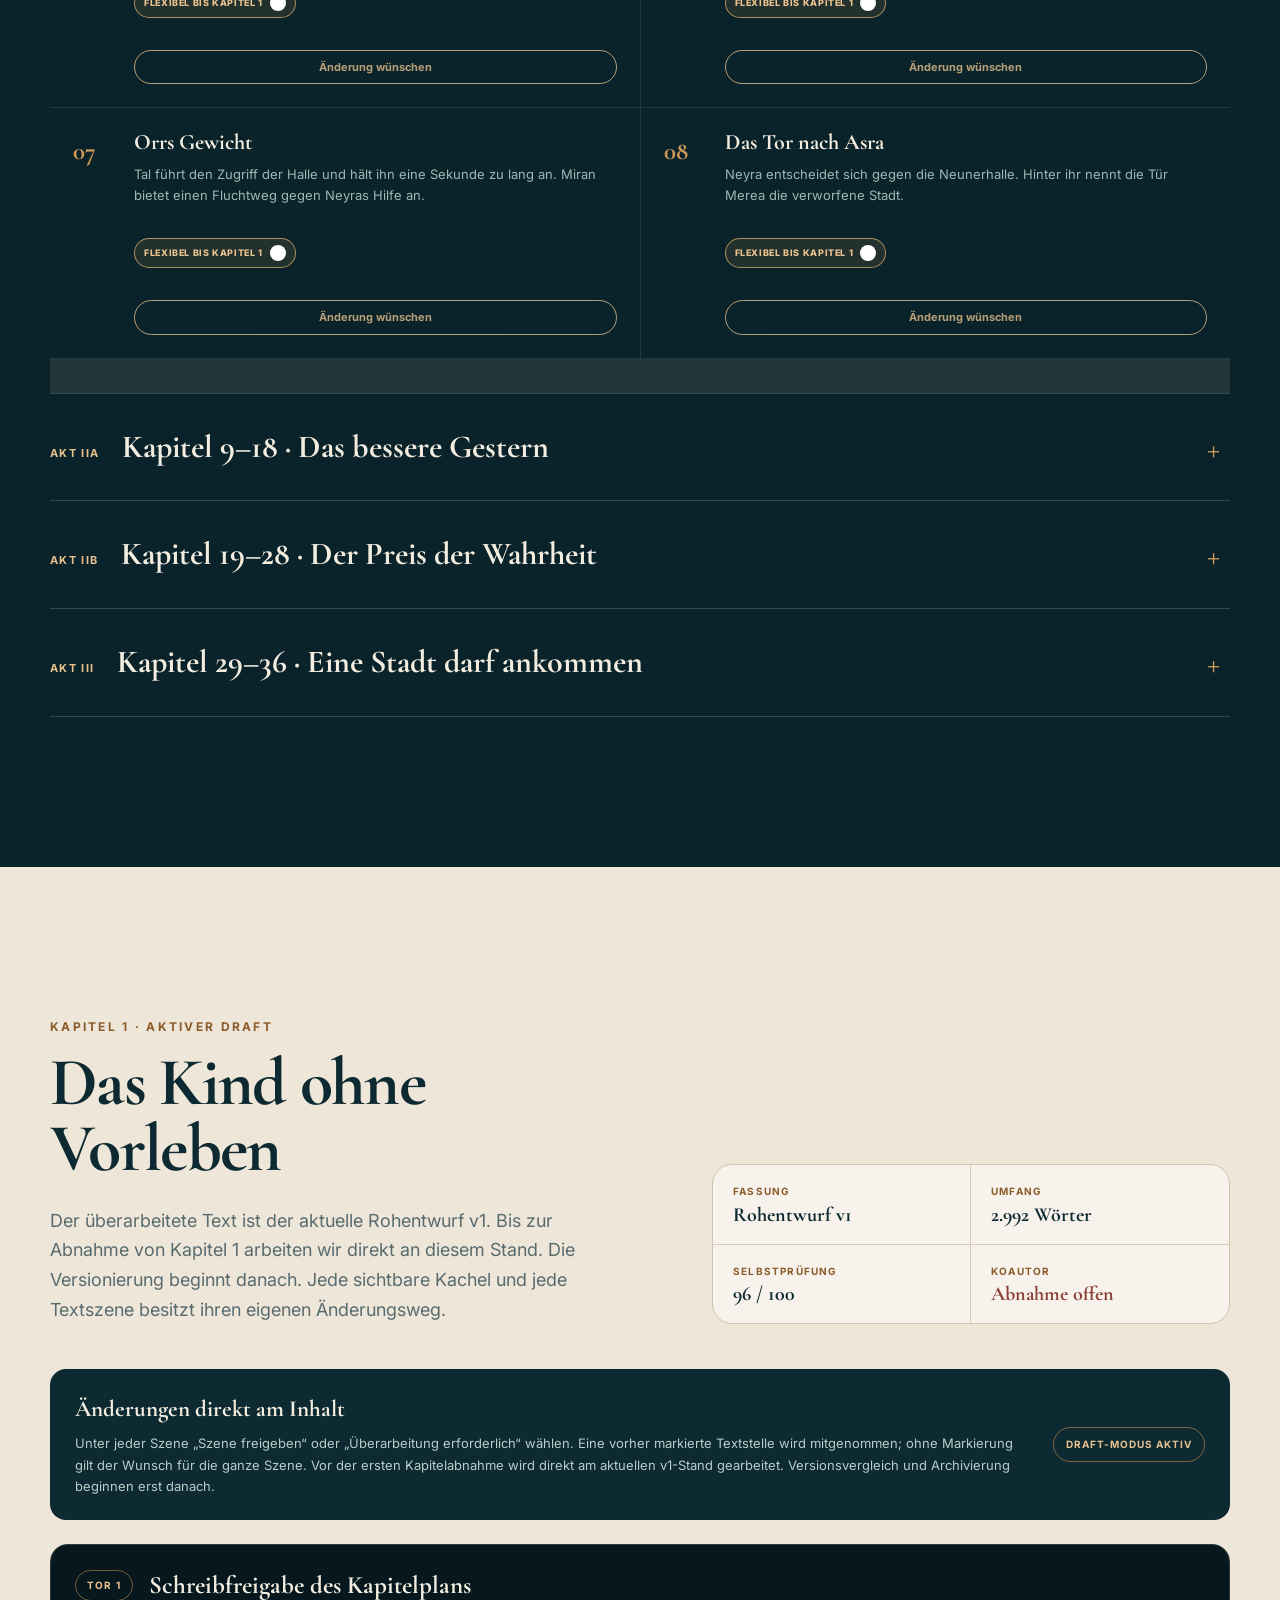
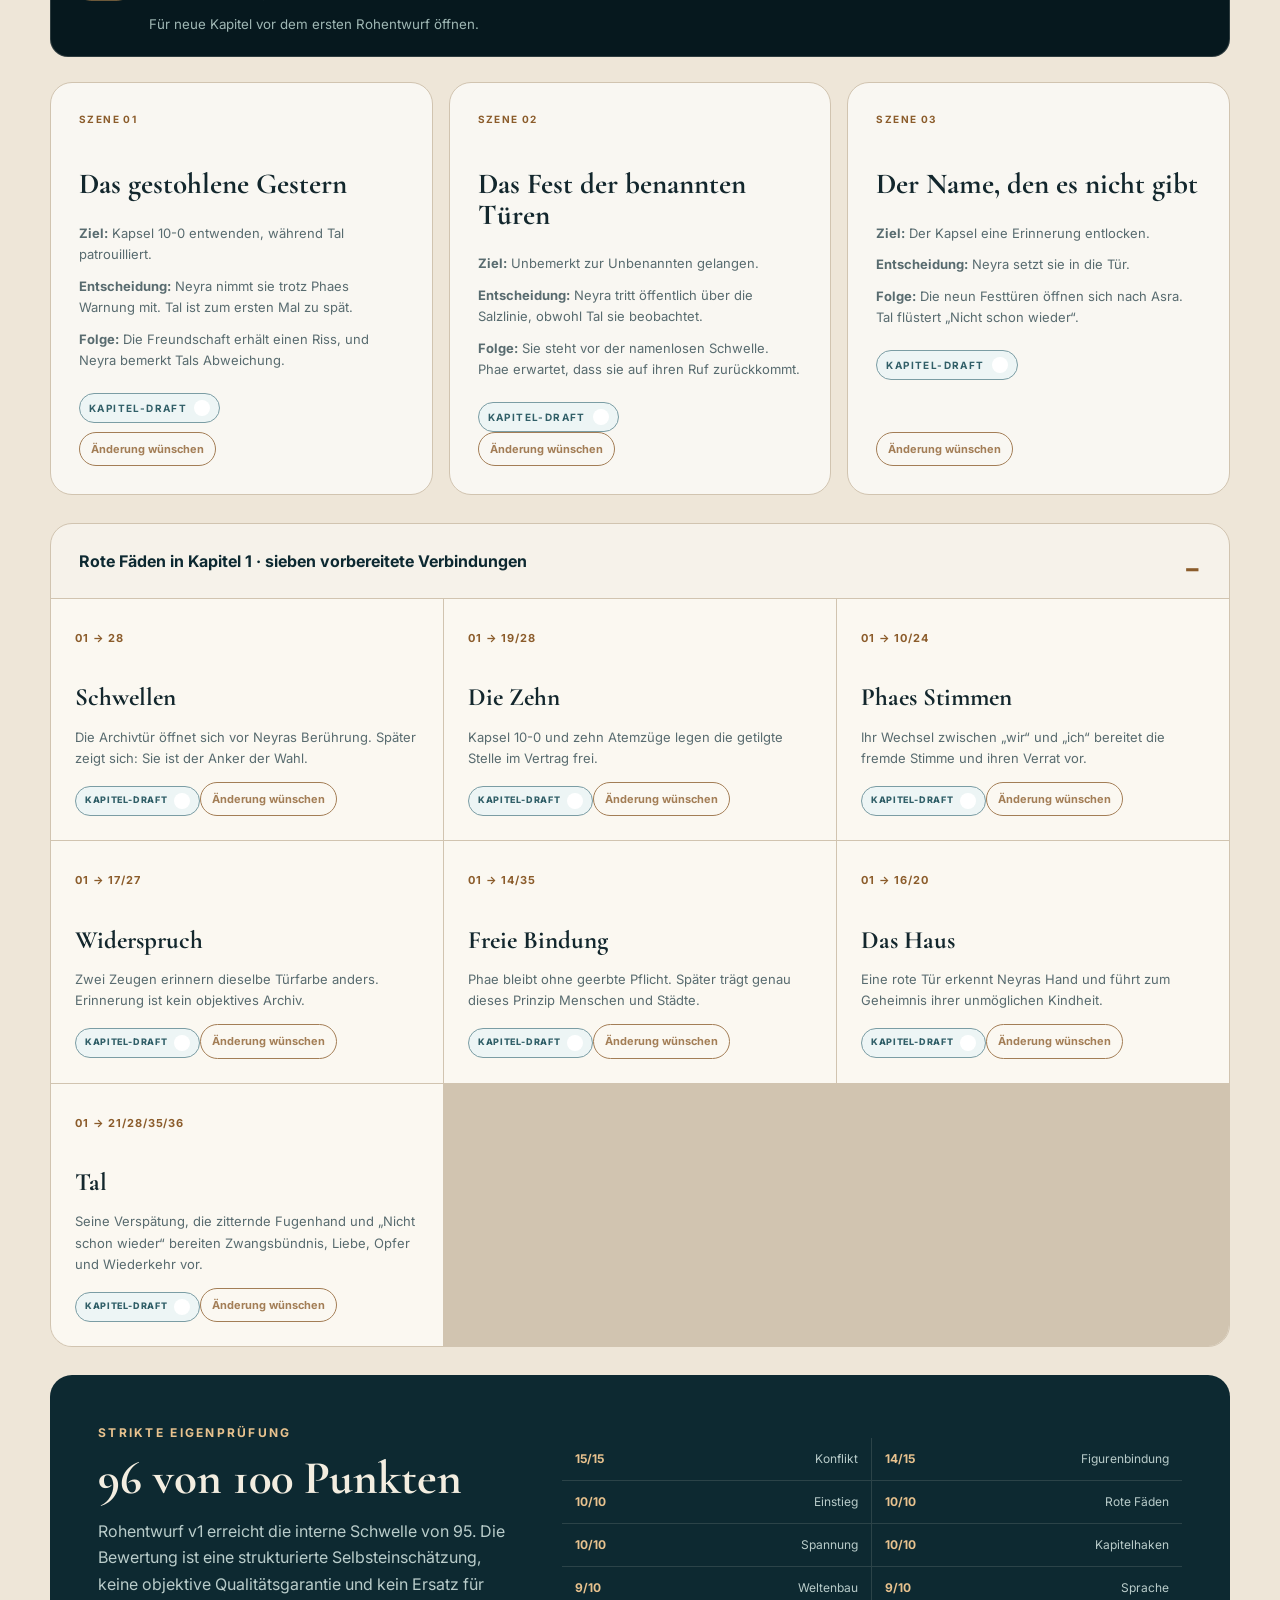
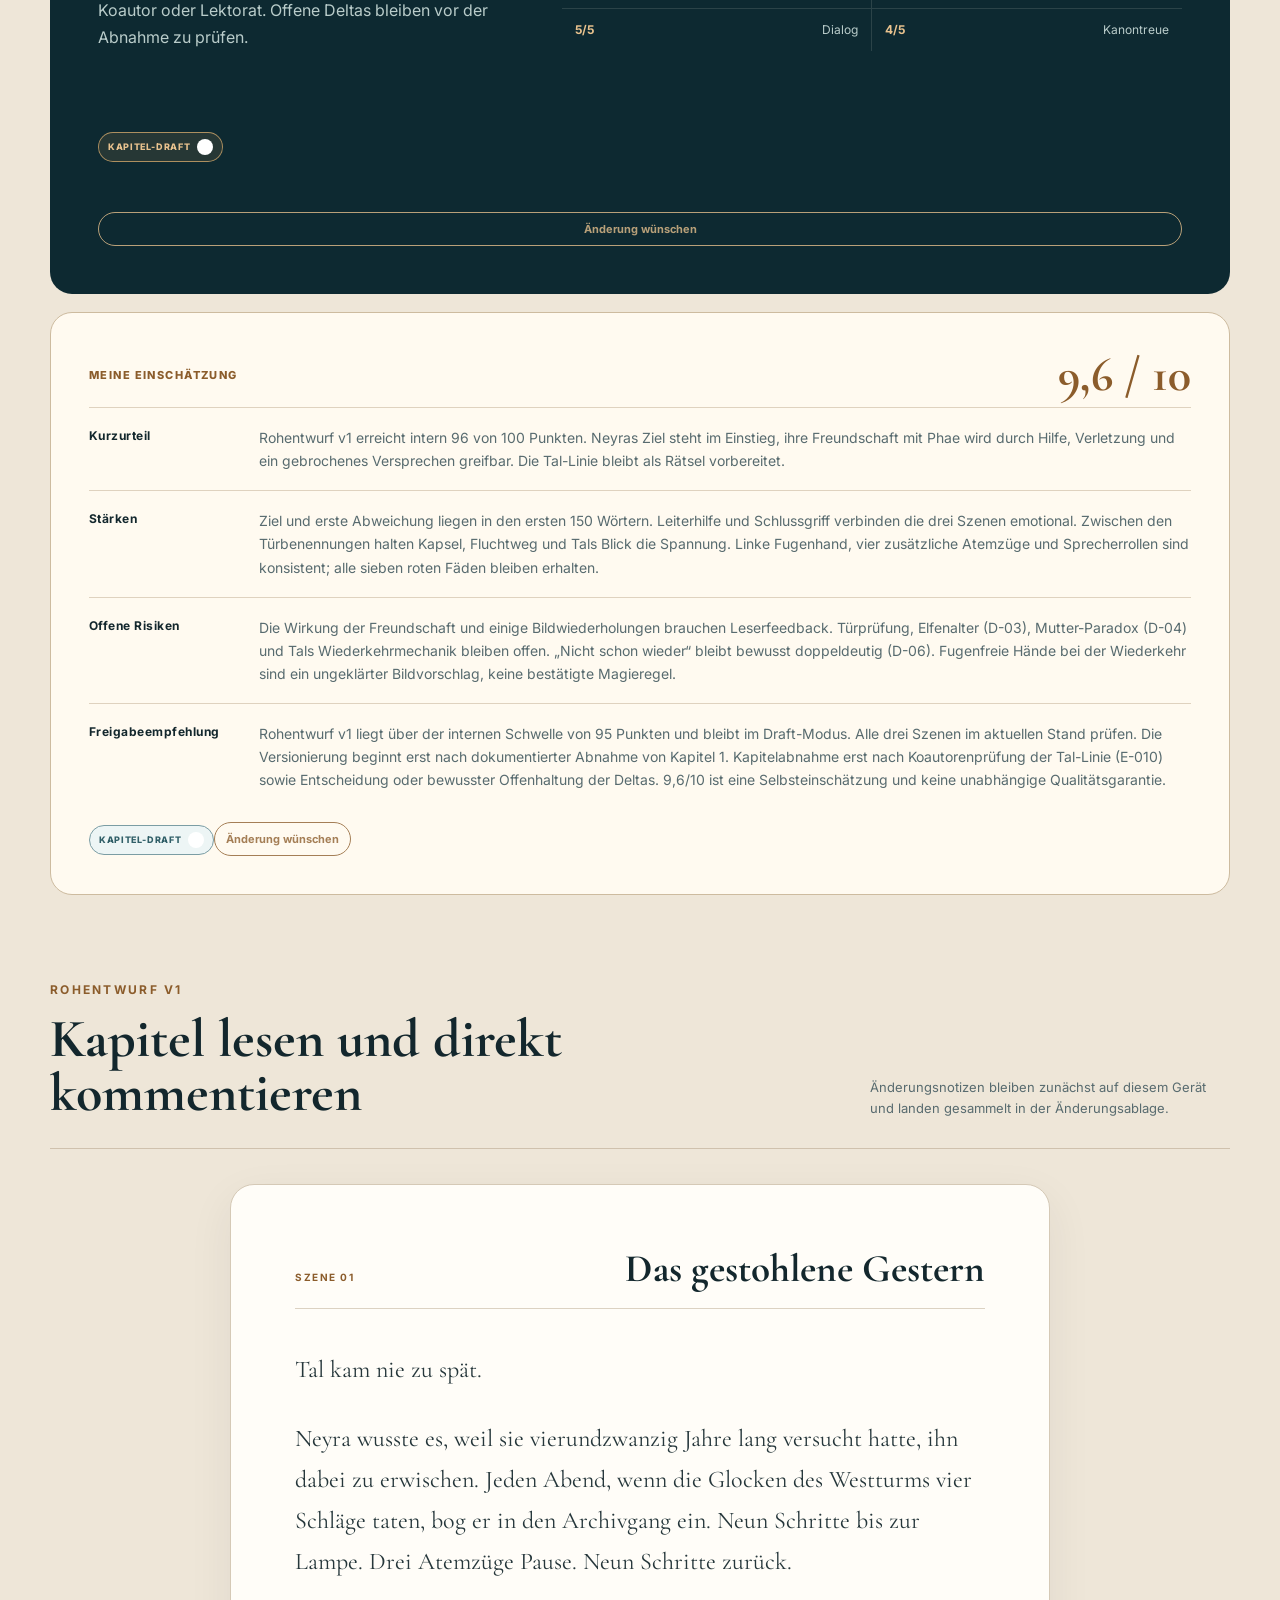
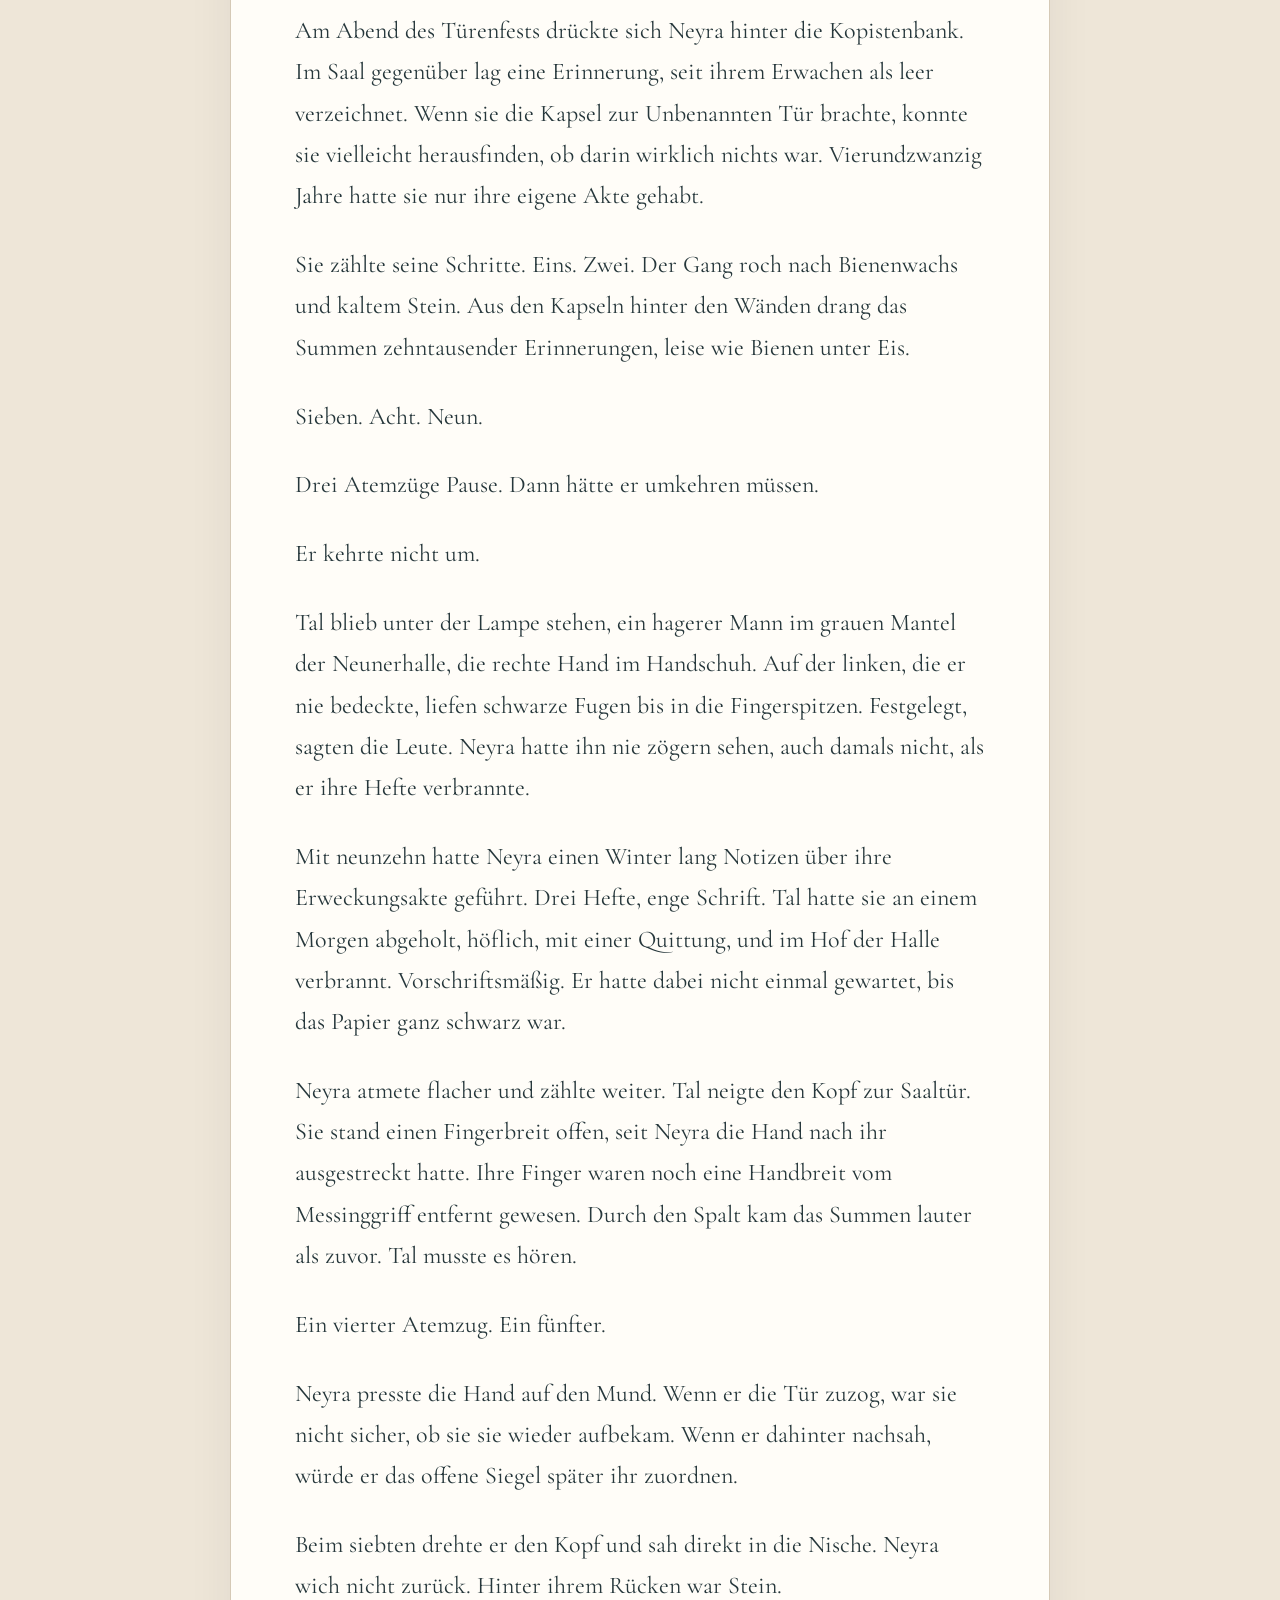
==== commit a4404783: "Kapitel 1 auf v1 setzen und Versionierung bis Abnahme aussetzen" ====
--- a/index.html
+++ b/index.html
@@ -321,10 +321,10 @@
             <div class="section-intro light">
               <p class="eyebrow">Kapitel 1 · aktiver Draft</p>
               <h2 id="draft-title">Das Kind ohne Vorleben</h2>
-              <p>Kapitel 1 wurde nach der Tal-Linie (E-010) neu geschrieben und als v2 gezielt überarbeitet (E-011). Alle drei Vorfassungen bleiben an den Szenen vergleichbar. Jede sichtbare Kachel und jede Textszene besitzt ihren eigenen Änderungsweg.</p>
+              <p>Der überarbeitete Text ist der aktuelle Rohentwurf v1. Bis zur Abnahme von Kapitel 1 arbeiten wir direkt an diesem Stand. Die Versionierung beginnt danach. Jede sichtbare Kachel und jede Textszene besitzt ihren eigenen Änderungsweg.</p>
             </div>
             <div class="draft-status" aria-label="Status des Kapitelentwurfs">
-              <span><small>Fassung</small><strong>Rohentwurf v2</strong></span>
+              <span><small>Fassung</small><strong>Rohentwurf v1</strong></span>
               <span><small>Umfang</small><strong>2.992 Wörter</strong></span>
               <span><small>Selbstprüfung</small><strong>96 / 100</strong></span>
               <span class="pending"><small>Koautor</small><strong>Abnahme offen</strong></span>
@@ -334,7 +334,7 @@
           <div class="draft-instructions">
             <div>
               <strong>Änderungen direkt am Inhalt</strong>
-              <p>Unter jeder Szene „Szene freigeben“ oder „Überarbeitung erforderlich“ wählen. Eine vorher markierte Textstelle wird mitgenommen; ohne Markierung gilt der Wunsch für die ganze Szene. Nach einer Überarbeitung lassen sich alte und neue Fassung direkt an der Szene umschalten.</p>
+              <p>Unter jeder Szene „Szene freigeben“ oder „Überarbeitung erforderlich“ wählen. Eine vorher markierte Textstelle wird mitgenommen; ohne Markierung gilt der Wunsch für die ganze Szene. Vor der ersten Kapitelabnahme wird direkt am aktuellen v1-Stand gearbeitet. Versionsvergleich und Archivierung beginnen erst danach.</p>
             </div>
             <span class="draft-mode-badge">Draft-Modus aktiv</span>
           </div>
@@ -347,7 +347,7 @@
                   <label>Kapitelnummer<input name="chapter" type="number" min="1" max="36" value="1" required></label>
                   <label>Titel des Kapitels<input name="chapterTitle" value="Das Kind ohne Vorleben" required></label>
                 </div>
-                <label>geprüfte Planversion<input name="version" value="Plan v2 · 20.10.2026" required></label>
+                <label>geprüfte Planversion<input name="version" value="Plan v1 · 20.10.2026" required></label>
                 <label>Entscheidung<select name="decision" required><option value="">Bitte auswählen</option><option value="Schreibfreigabe erteilt">Schreibfreigabe erteilen</option><option value="Noch nicht freigegeben – Änderungen erforderlich">Noch nicht freigeben</option></select></label>
                 <fieldset>
                   <legend>Plan geprüft</legend>
@@ -404,7 +404,7 @@
             <div>
               <p class="eyebrow">Strikte Eigenprüfung</p>
               <h3>96 von 100 Punkten</h3>
-              <p>Rohentwurf v2 erreicht die interne Schwelle von 95. Die Bewertung ist eine strukturierte Selbsteinschätzung, keine objektive Qualitätsgarantie und kein Ersatz für Koautor oder Lektorat. Offene Deltas bleiben vor der Abnahme zu prüfen.</p>
+              <p>Rohentwurf v1 erreicht die interne Schwelle von 95. Die Bewertung ist eine strukturierte Selbsteinschätzung, keine objektive Qualitätsgarantie und kein Ersatz für Koautor oder Lektorat. Offene Deltas bleiben vor der Abnahme zu prüfen.</p>
             </div>
             <div class="quality-bars" aria-label="Bewertung nach Qualitätskriterien">
               <span><b>15/15</b> Konflikt</span><span><b>14/15</b> Figurenbindung</span>
@@ -419,7 +419,7 @@
 
           <div class="reader-heading">
             <div>
-              <p class="eyebrow">Rohentwurf v2</p>
+              <p class="eyebrow">Rohentwurf v1</p>
               <h3>Kapitel lesen und direkt kommentieren</h3>
             </div>
             <p>Änderungsnotizen bleiben zunächst auf diesem Gerät und landen gesammelt in der Änderungsablage.</p>
@@ -449,7 +449,7 @@
                   <label>Kapitelnummer<input name="chapter" type="number" min="1" max="36" value="1" readonly required></label>
                   <label>Titel des Kapitels<input name="chapterTitle" value="Das Kind ohne Vorleben" readonly required></label>
                 </div>
-                <label>geprüfte Textversion<input name="version" value="Rohentwurf v2 · 20.10.2026" readonly required></label>
+                <label>geprüfte Textversion<input name="version" value="Rohentwurf v1 · 20.10.2026" readonly required></label>
                 <section class="approval-assessment" data-chapter-assessment="1" aria-label="KI-Einschätzung für die Kapitelabnahme"></section>
                 <label>Entscheidung<select name="decision" data-scene-gated required><option value="">Bitte auswählen</option><option value="Kapitel freigegeben">Kapitel endgültig freigeben</option><option value="Nicht freigegeben – Überarbeitung erforderlich">Kapitel noch nicht freigeben</option></select></label>
                 <fieldset>
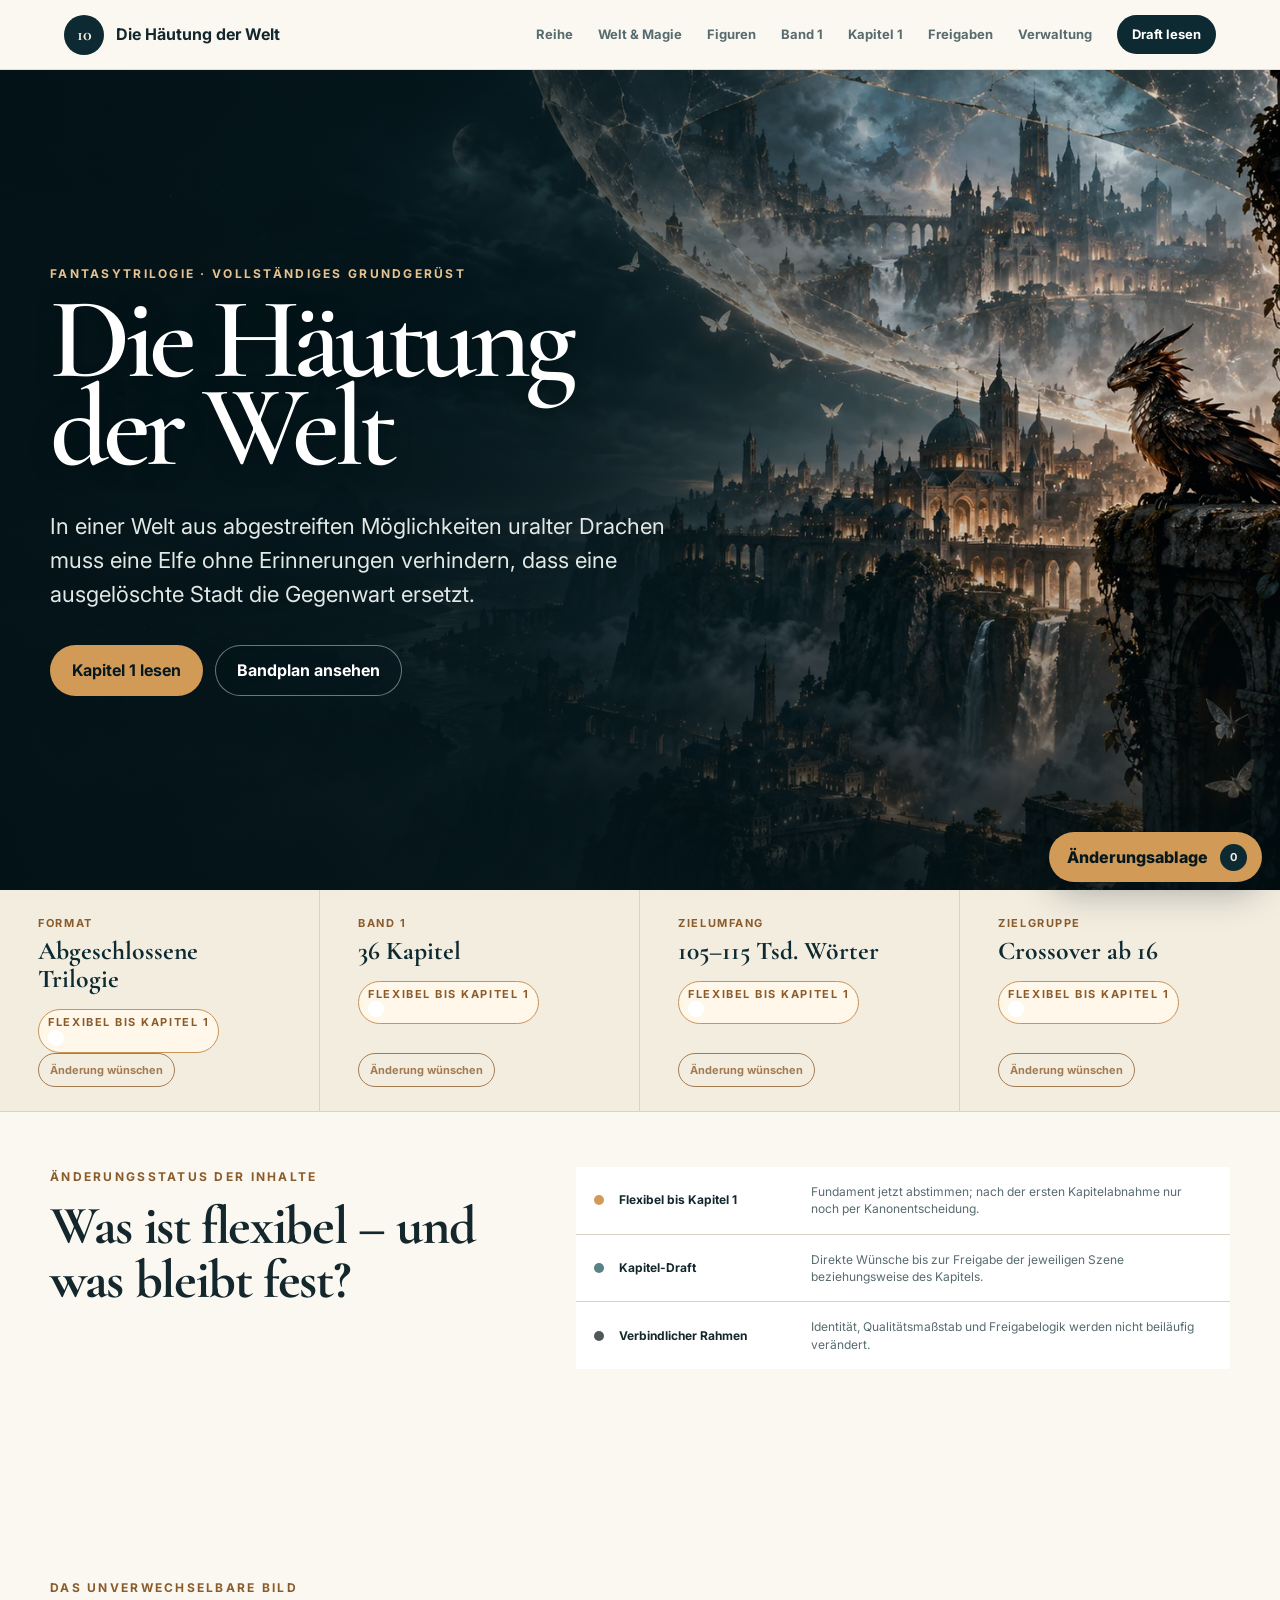
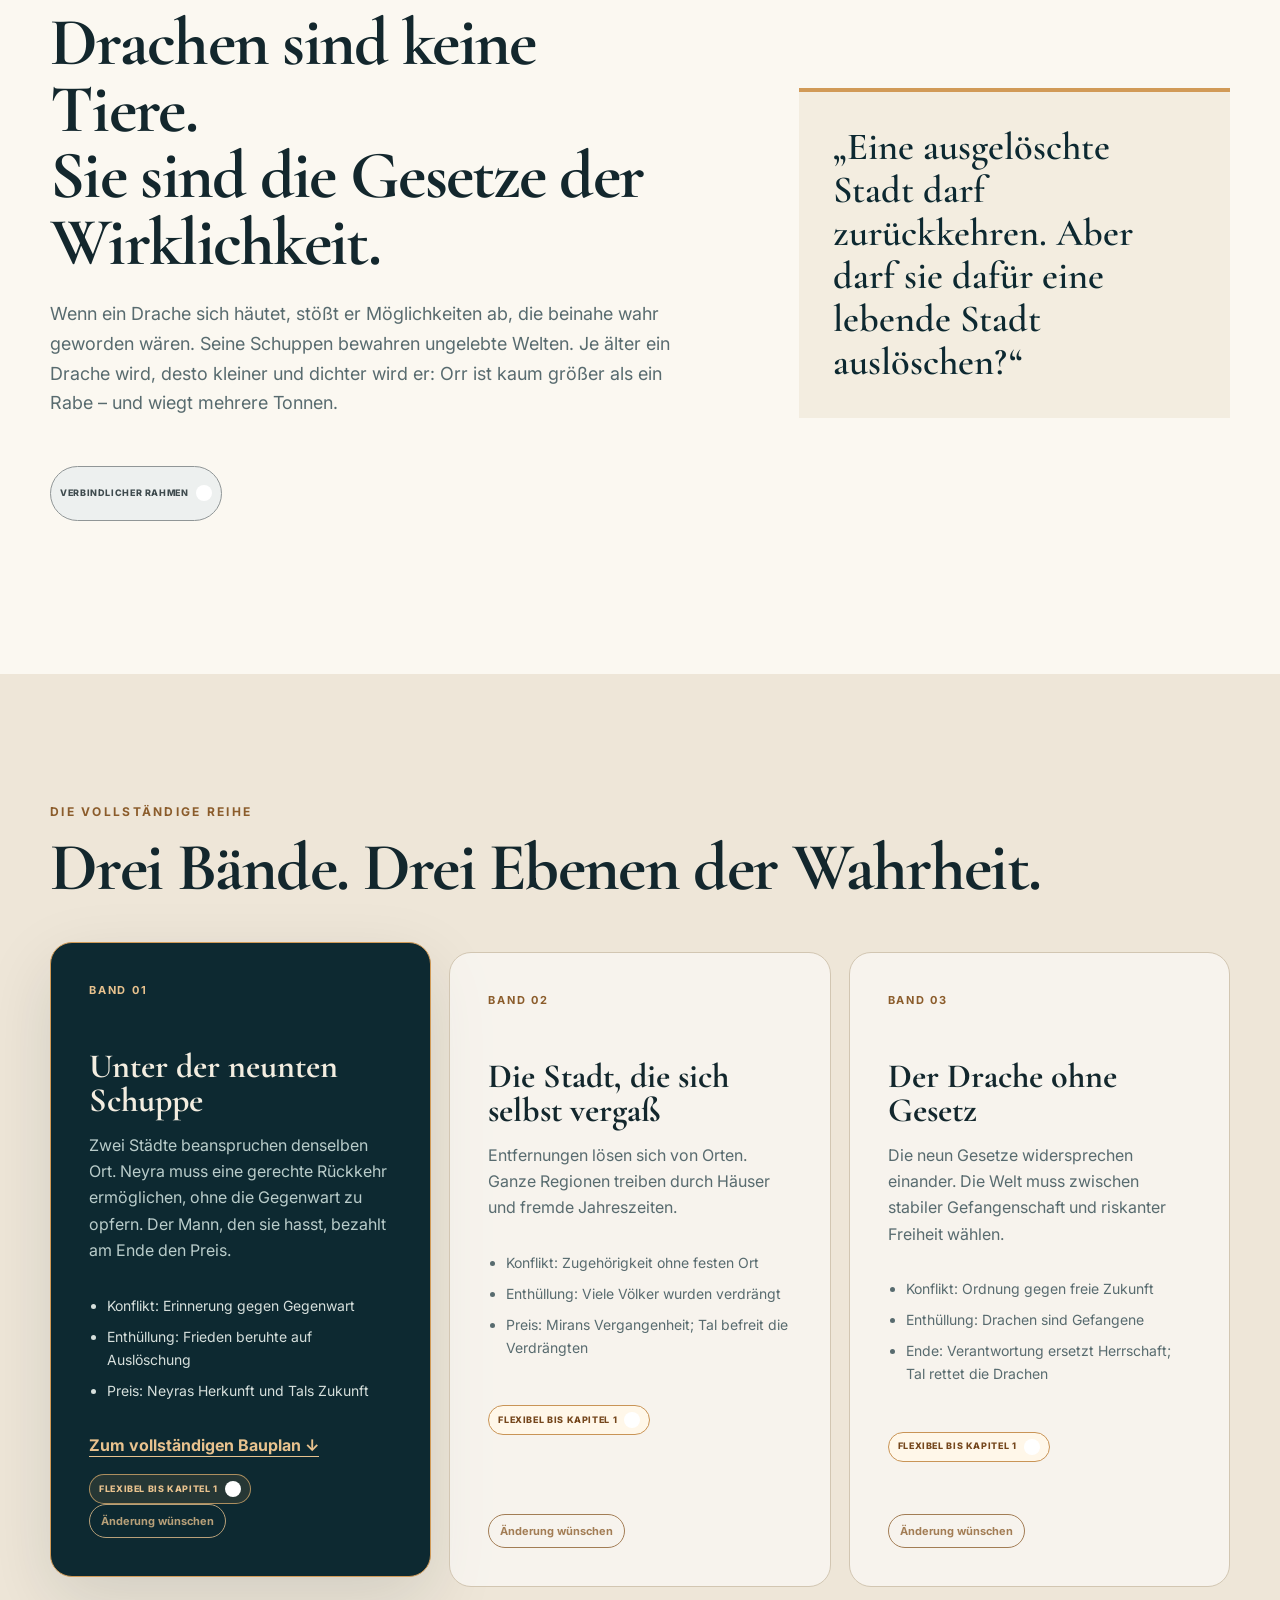
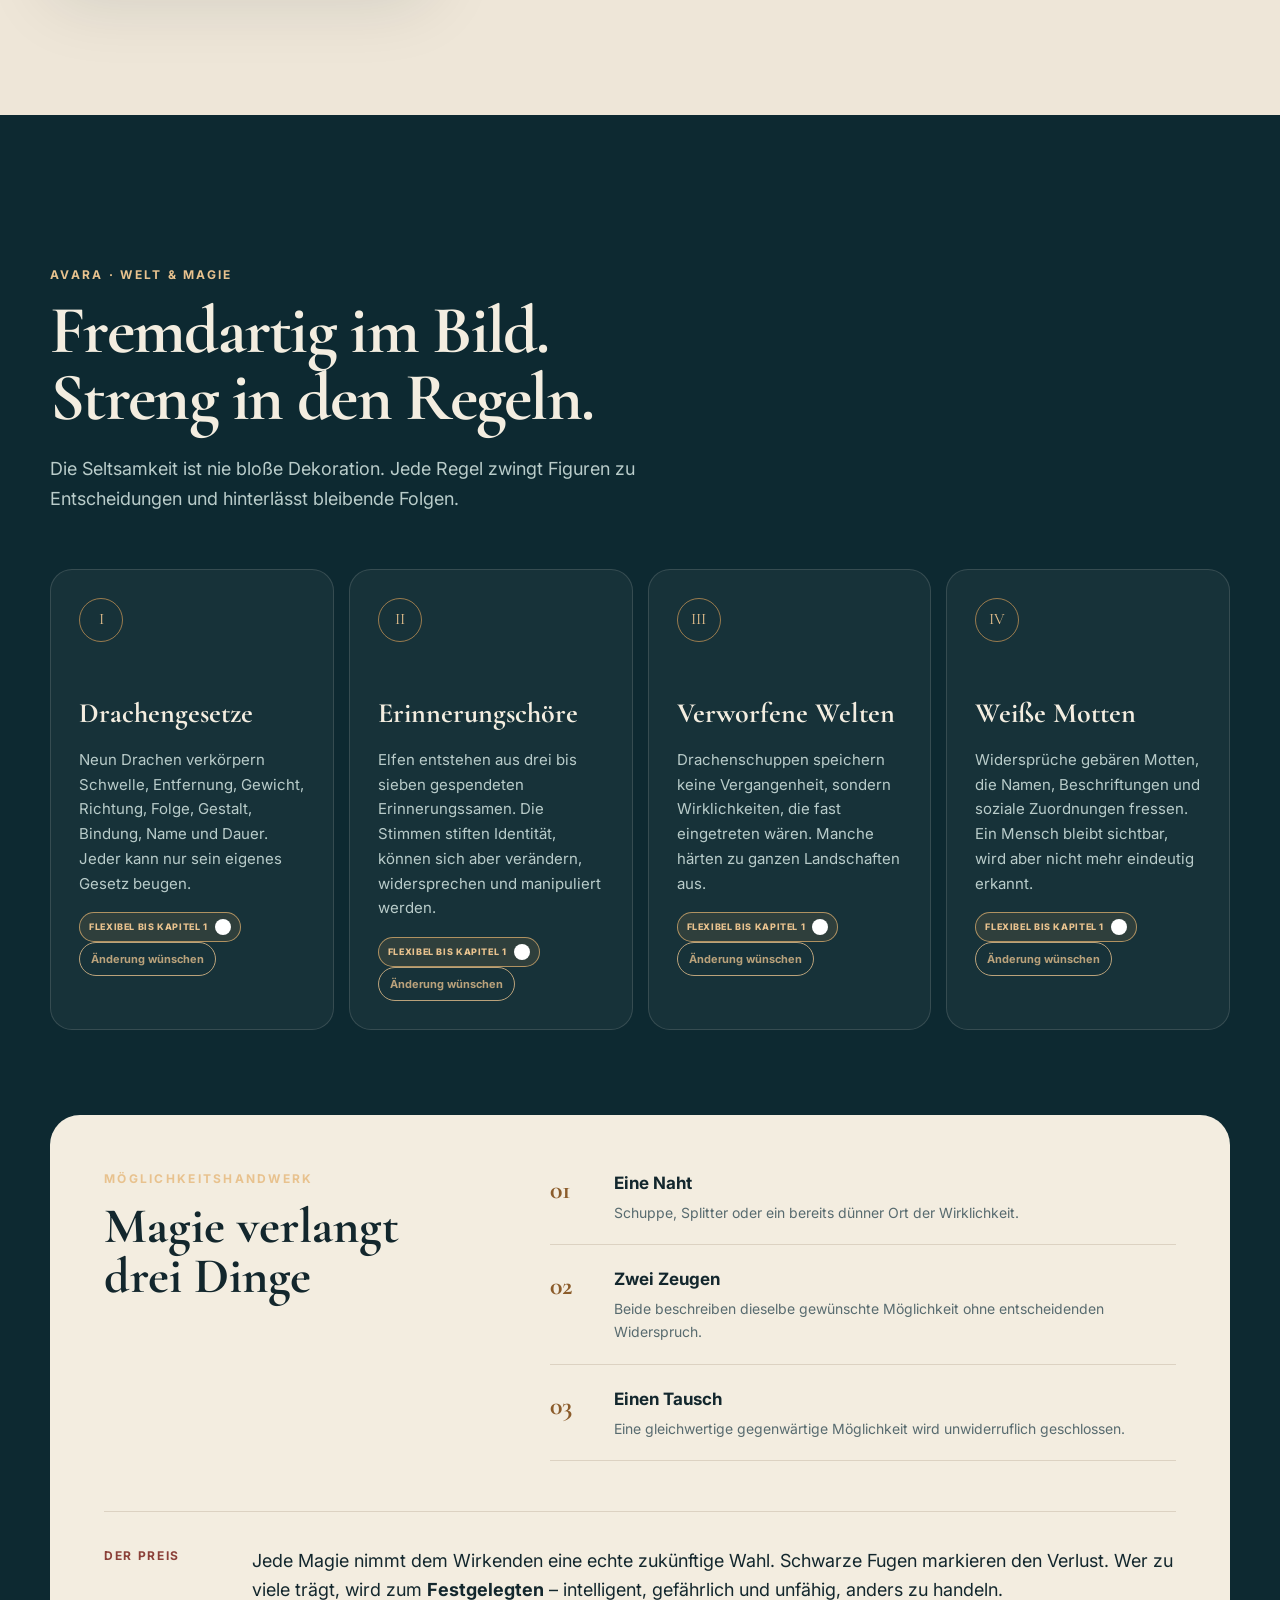
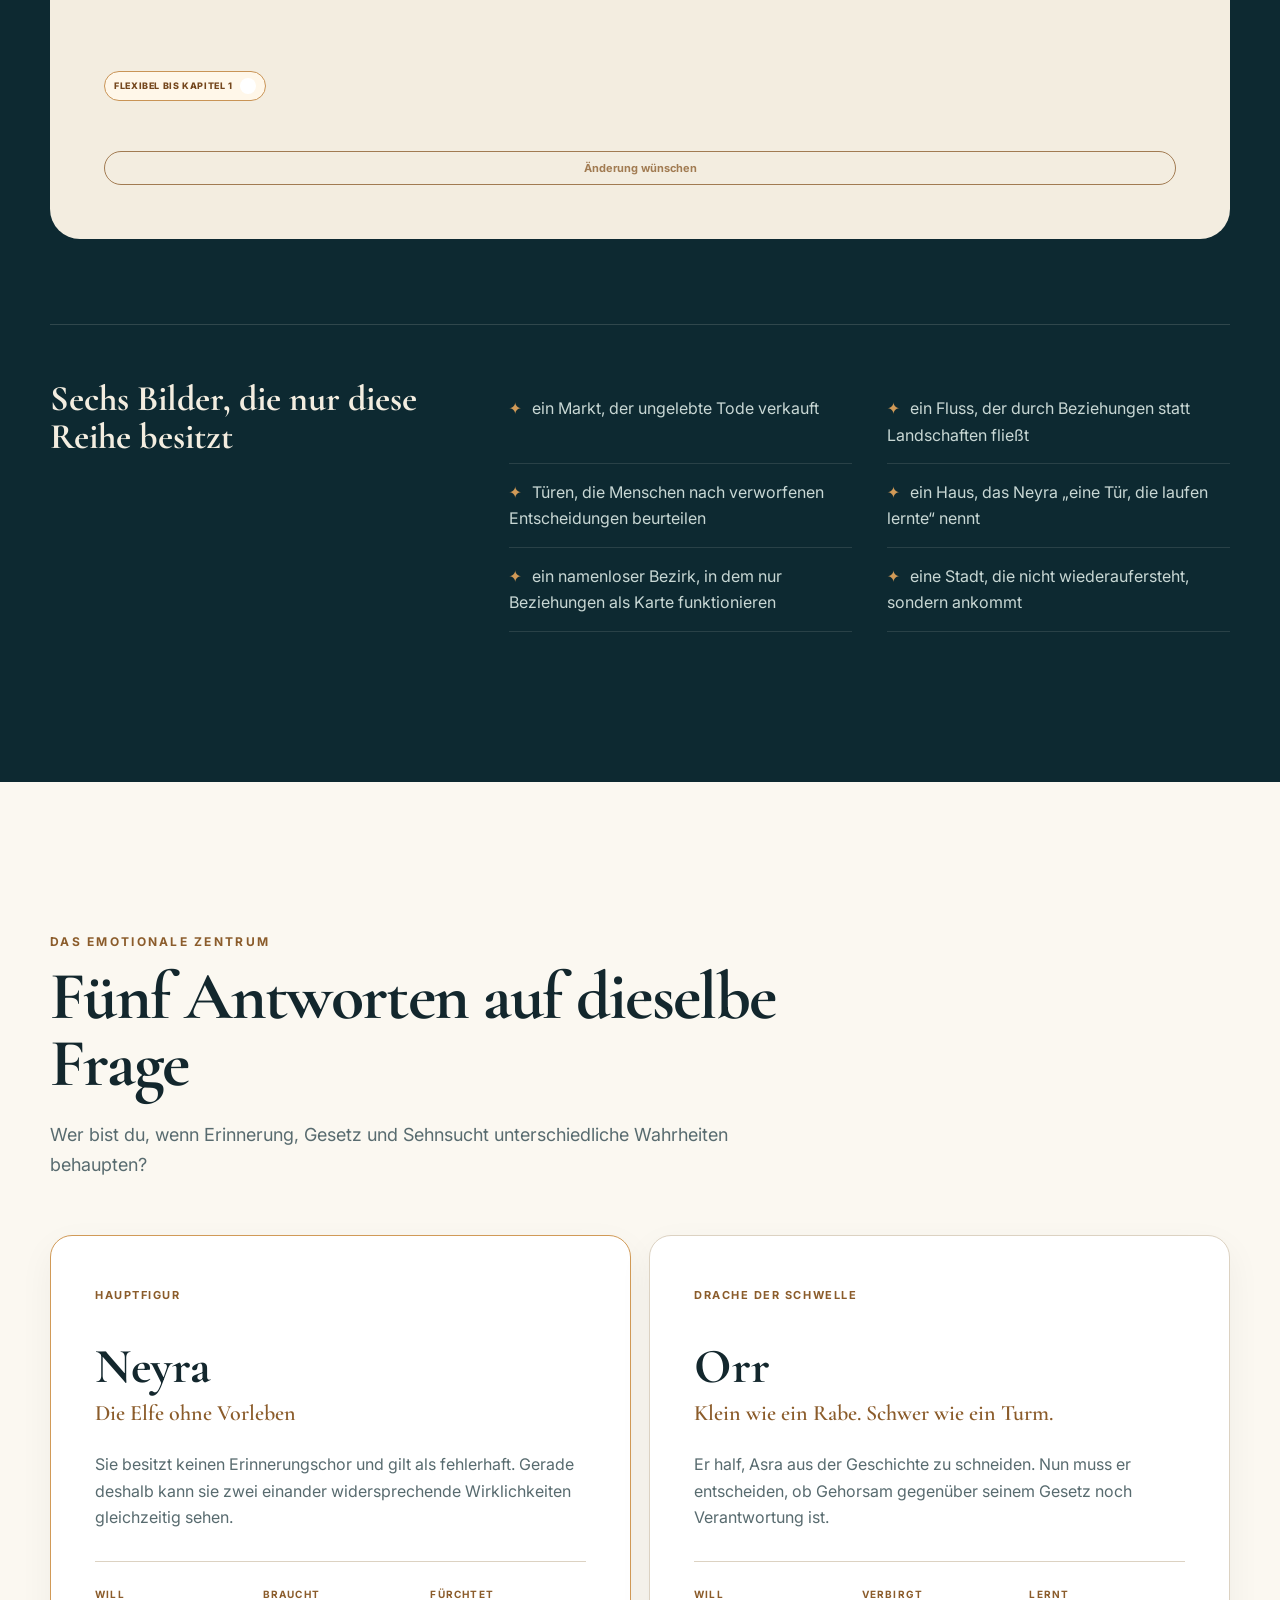
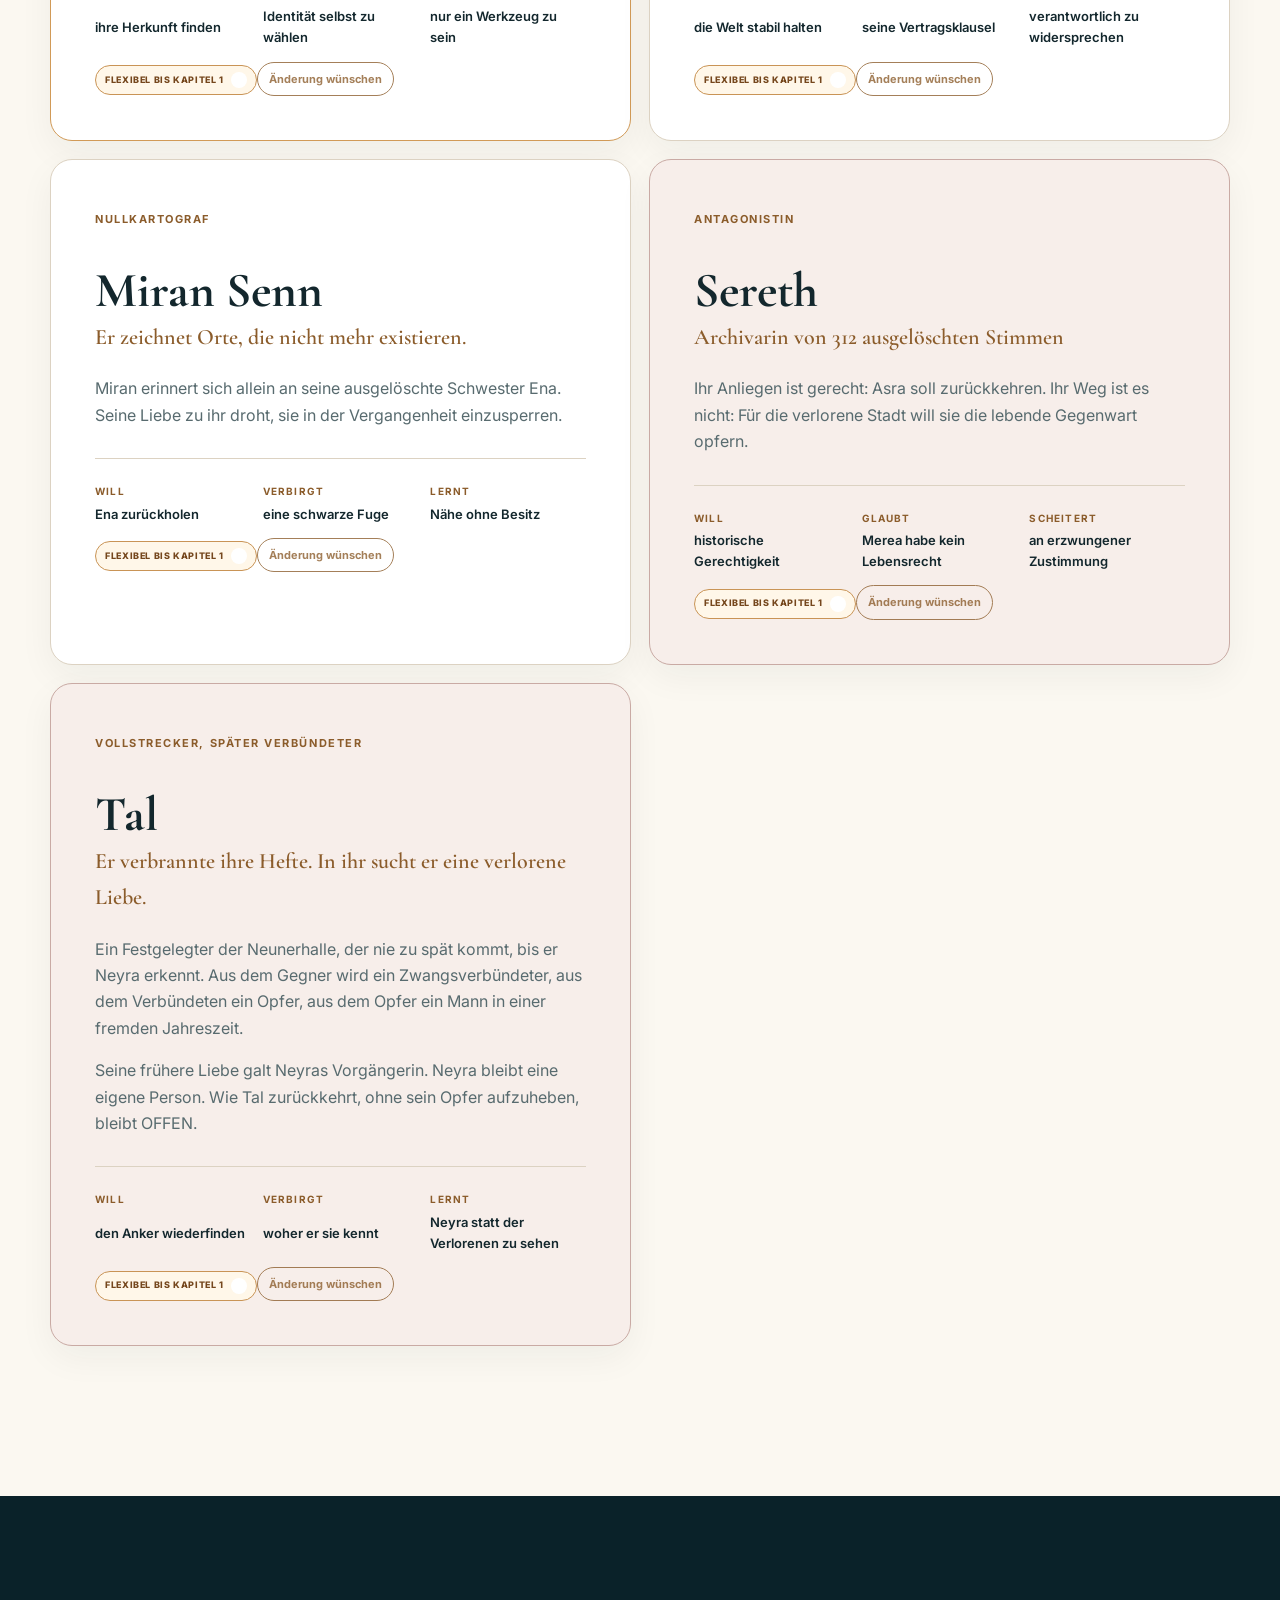
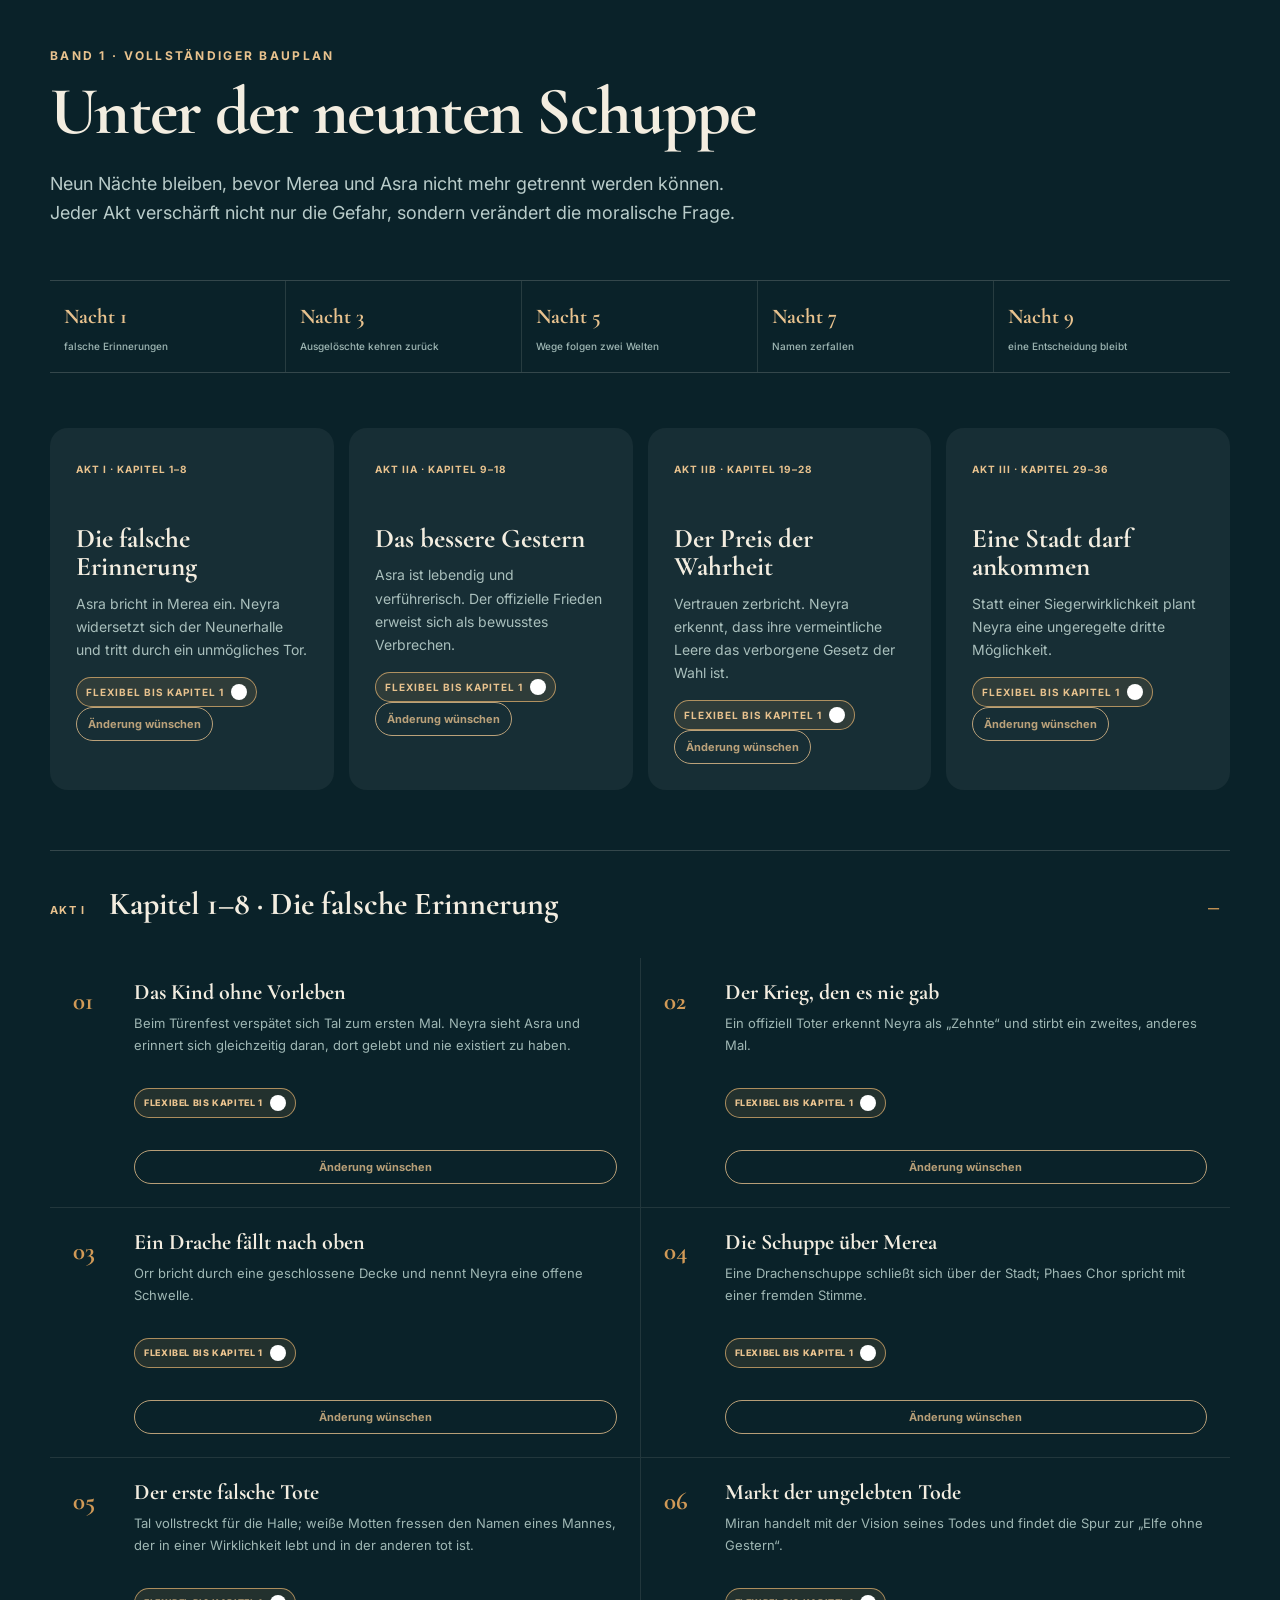
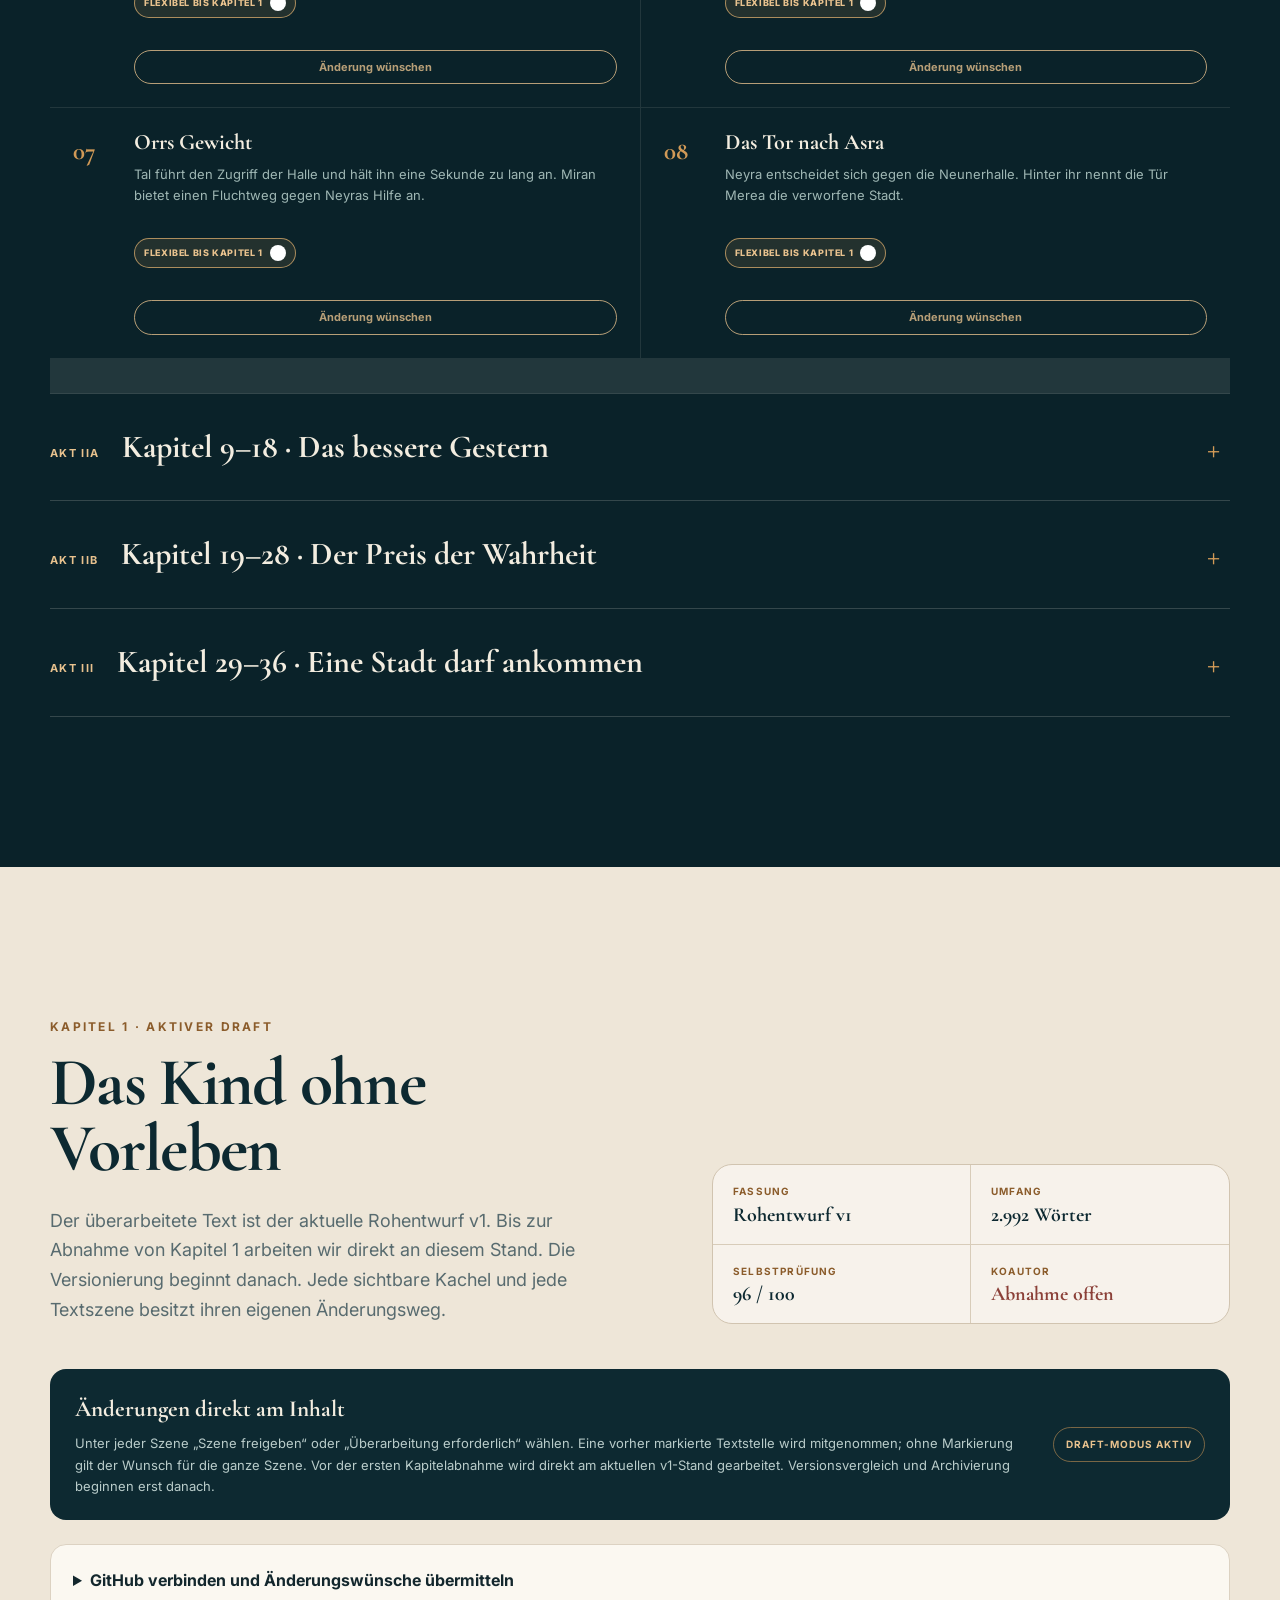
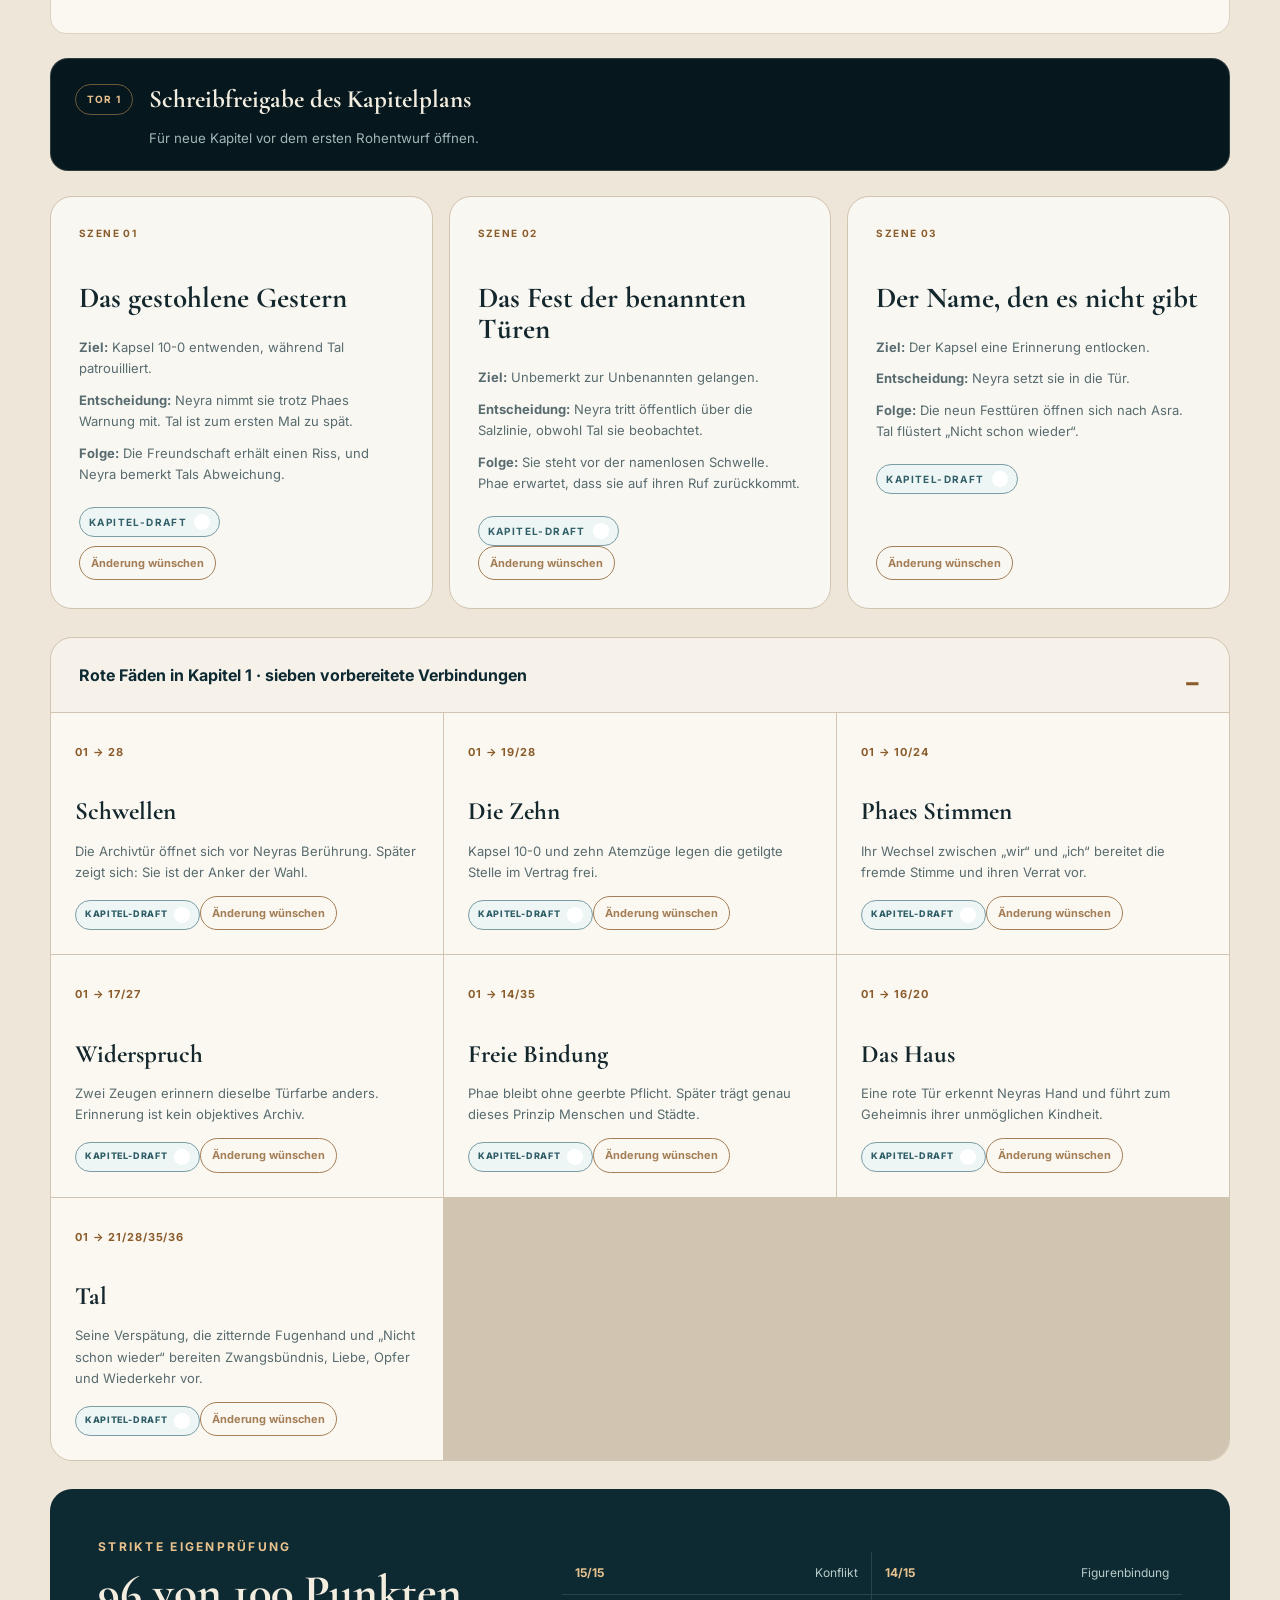
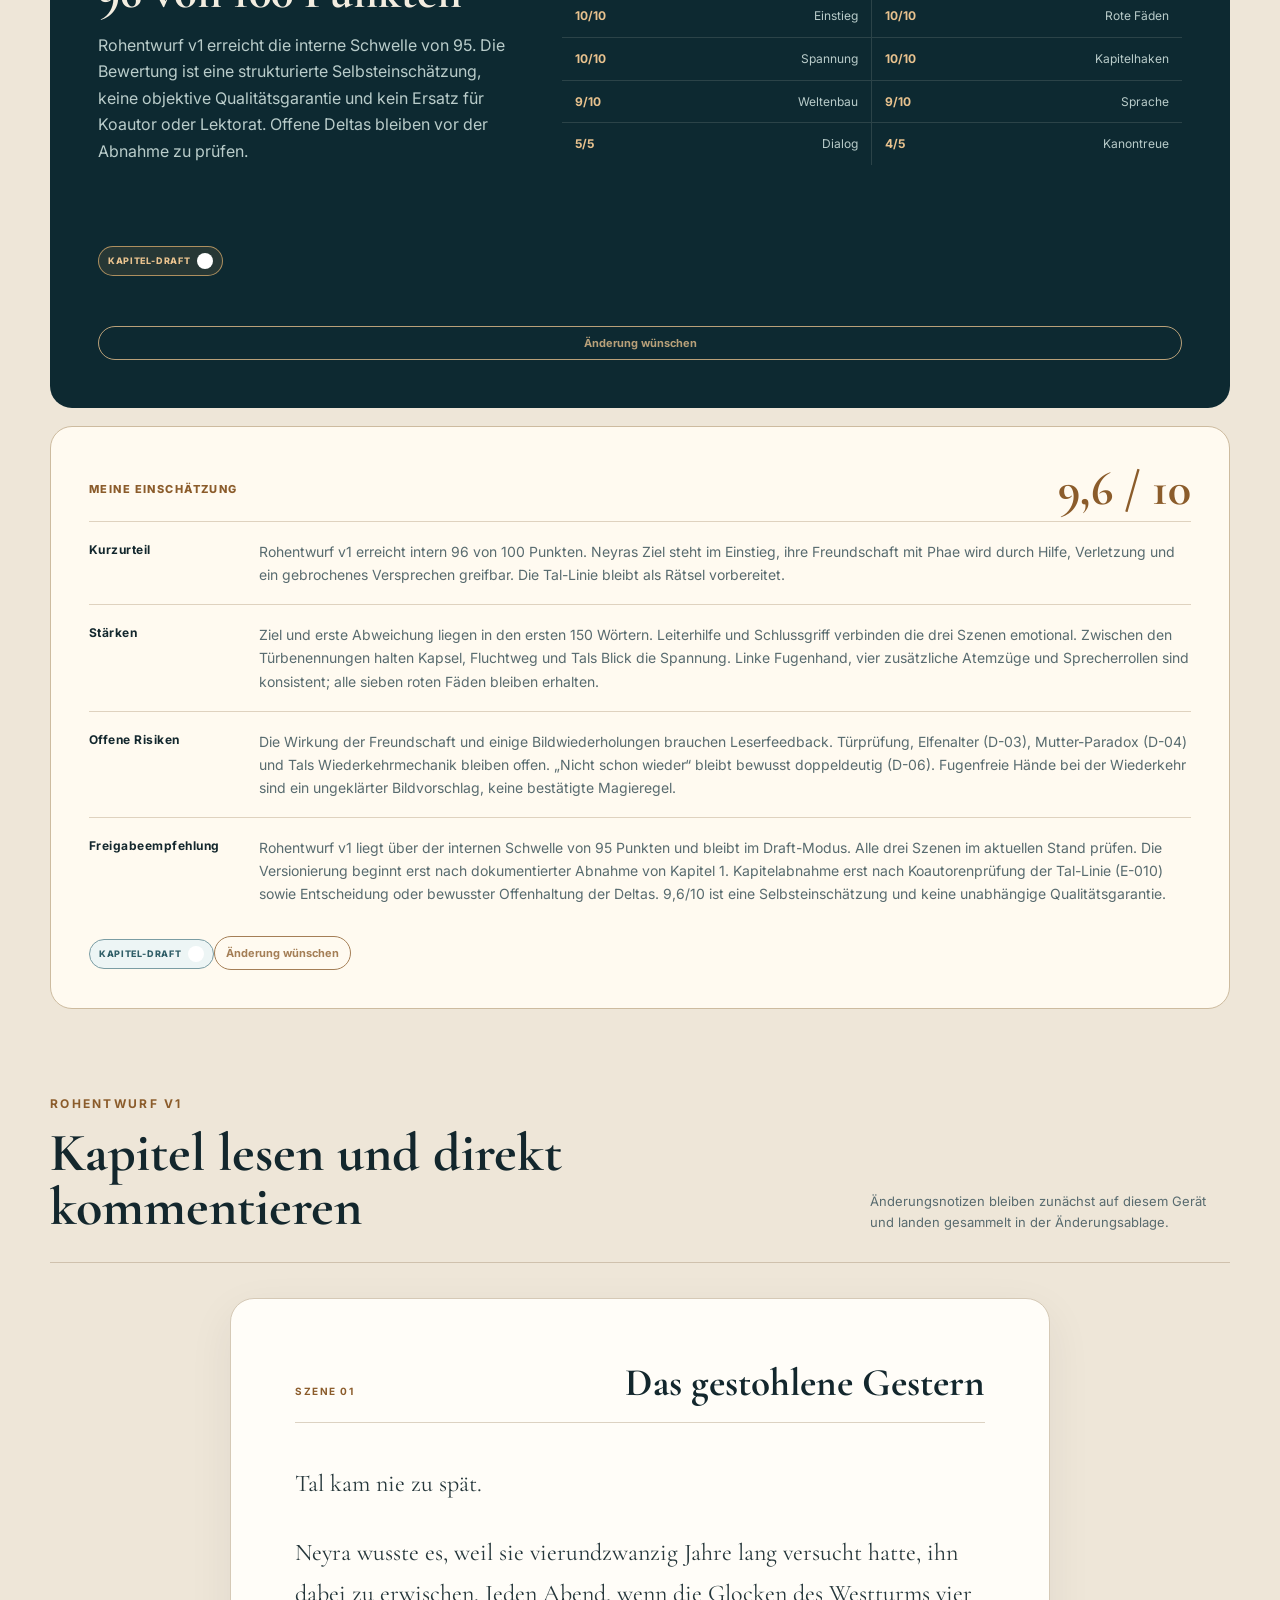
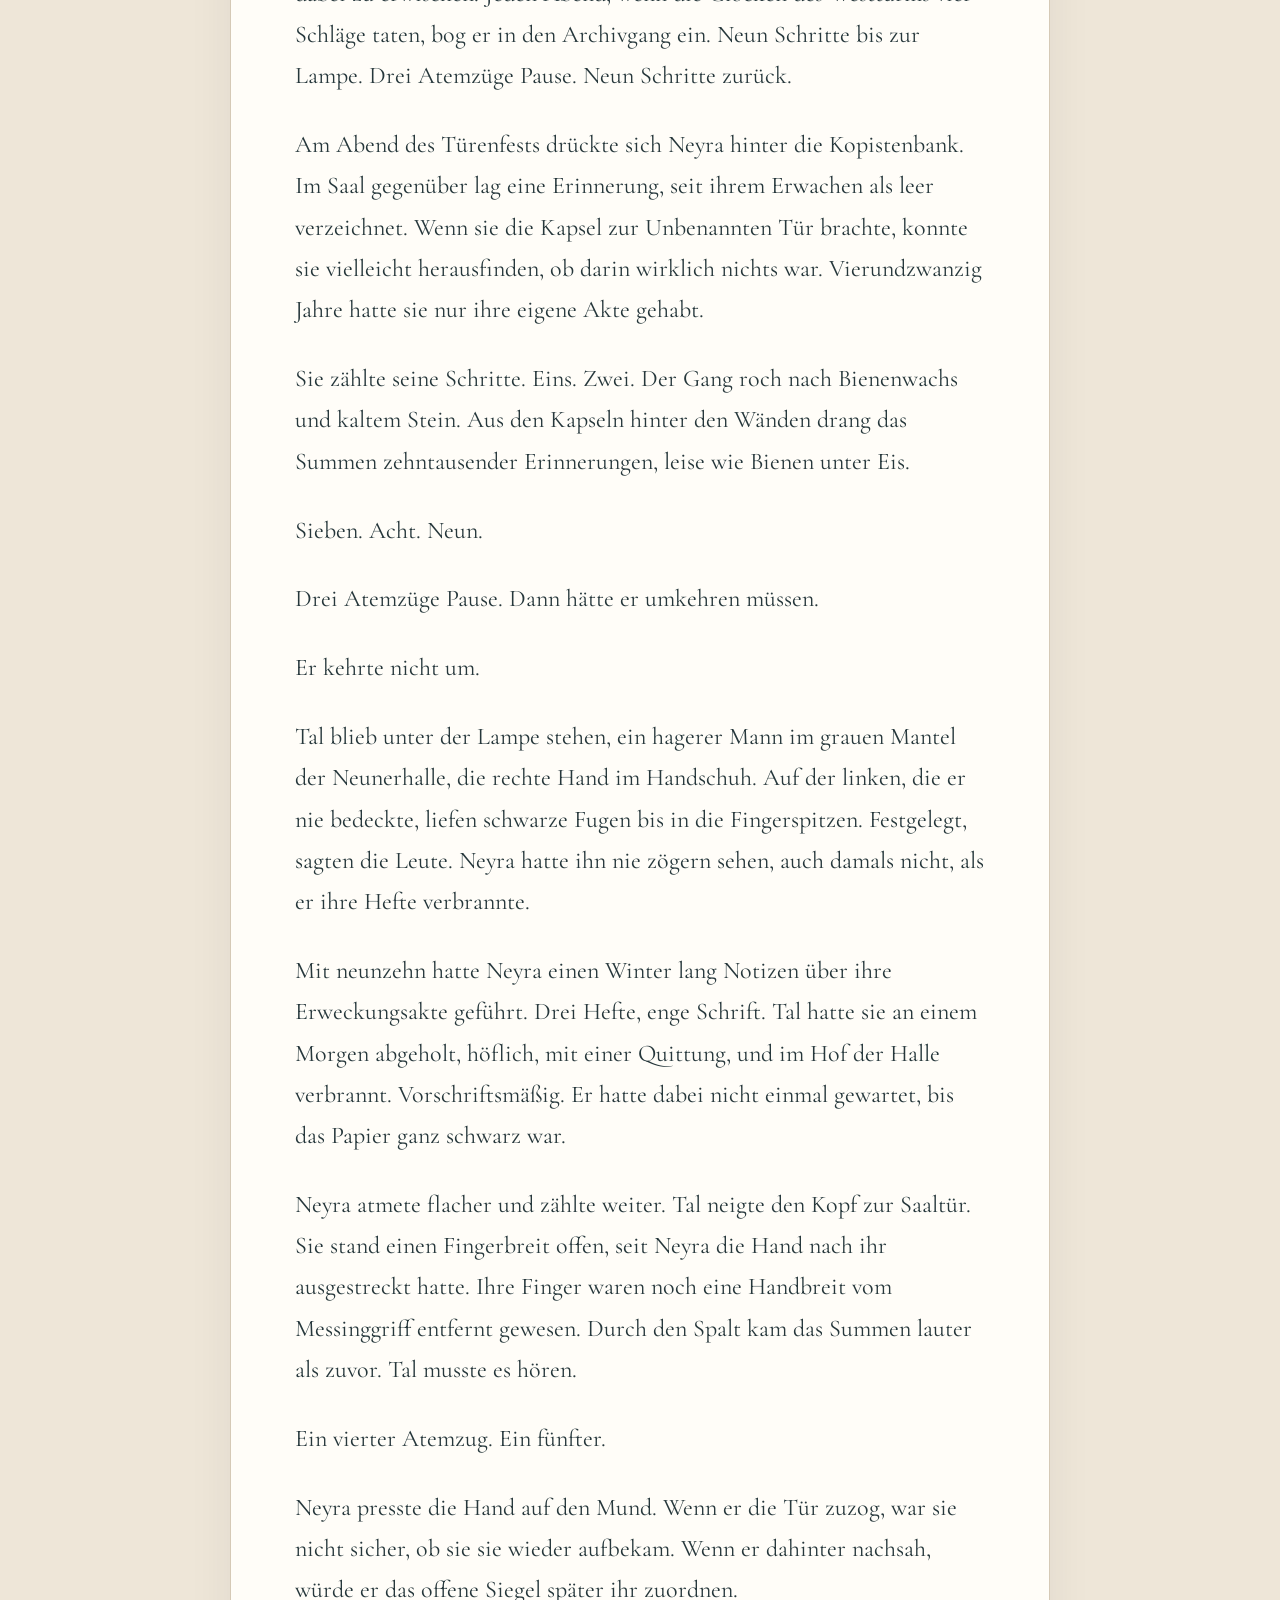
==== commit 763358ef: "GitHub-Issues, Verwaltungsseite und Freigabebenachrichtigungen einrichten" ====
--- a/index.html
+++ b/index.html
@@ -11,8 +11,9 @@
     <meta property="og:url" content="https://toni2123a.github.io/Book_DrachenundElfen/">
     <meta property="og:image" content="https://toni2123a.github.io/Book_DrachenundElfen/assets/hero-worldskin.webp">
     <title>Die Häutung der Welt · Band-1-Plan</title>
-    <link rel="stylesheet" href="styles.css?v=20261020-7">
-    <script src="app.js?v=20261020-7" defer></script>
+    <link rel="stylesheet" href="styles.css?v=20261020-issues">
+    <script src="github-issues.js?v=20261020-issues" defer></script>
+    <script src="app.js?v=20261020-issues" defer></script>
   </head>
   <body>
     <a class="skip-link" href="#inhalt">Zum Inhalt springen</a>
@@ -32,6 +33,7 @@
         <a href="#band1">Band 1</a>
         <a href="#kapitel1">Kapitel 1</a>
         <a href="#freigaben">Freigaben</a>
+        <a href="verwaltung.html">Verwaltung</a>
         <a href="#kapitel1" class="nav-cta">Draft lesen</a>
       </nav>
     </header>
@@ -339,6 +341,18 @@
             <span class="draft-mode-badge">Draft-Modus aktiv</span>
           </div>
 
+          <details class="github-connect" id="githubConnection">
+            <summary>GitHub verbinden und Änderungswünsche übermitteln</summary>
+            <p>Nach dem Verbinden werden vorhandene und neue Änderungswünsche automatisch als Issues in der Buchwerkstatt angelegt. Die Issues sind öffentlich. Ohne Verbindung bleiben deine Wünsche auf diesem Gerät erhalten.</p>
+            <form id="githubConnectForm" class="github-connect-form">
+              <label>GitHub-Zugangsschlüssel<input id="githubToken" type="password" autocomplete="off" spellcheck="false" maxlength="255" required aria-describedby="githubTokenHelp"></label>
+              <p id="githubTokenHelp">Der Schlüssel bleibt nur im Arbeitsspeicher dieses Tabs. Er wird direkt an GitHub gesendet. Für den Projektinhaber genügt ein auf dieses Repository begrenzter Schlüssel mit „Issues: Lesen und Schreiben“. <a href="https://github.com/settings/personal-access-tokens/new" target="_blank" rel="noopener noreferrer">Schlüssel bei GitHub erstellen</a>. <a href="produktion/GITHUB_ANBINDUNG.md">Anleitung für beide Autoren</a>.</p>
+              <div class="form-actions"><button class="button button-primary" type="submit">Verbinden und Wünsche senden</button><button class="button button-secondary light-button" id="githubDisconnect" type="button" hidden>Verbindung trennen</button></div>
+            </form>
+            <p class="form-status" id="githubConnectionStatus" role="status" aria-live="polite">Noch nicht mit GitHub verbunden.</p>
+            <p><a href="verwaltung.html">Zur Verwaltung: Issues prüfen, freigeben und abarbeiten</a></p>
+          </details>
+
           <details class="chapter-inline-gate plan-gate">
             <summary><span class="stage-badge">Tor 1</span><strong>Schreibfreigabe des Kapitelplans</strong><small>Für neue Kapitel vor dem ersten Rohentwurf öffnen.</small></summary>
             <article class="approval-panel">
@@ -357,7 +371,7 @@
                 </fieldset>
                 <label>Anmerkung oder notwendige Änderung<textarea name="notes" rows="3" required placeholder="Bei Freigabe z. B. ‚ohne weitere Anmerkung‘; sonst konkret ändern."></textarea></label>
                 <label class="consent"><input type="checkbox" name="declaration" required><span>Diese Entscheidung gilt ausschließlich für die oben genannte Planversion.</span></label>
-                <div class="form-actions"><button class="button button-primary" type="button" data-action="copy">Protokoll kopieren</button><button class="button button-secondary light-button" type="button" data-action="download">Protokoll herunterladen</button></div>
+                <div class="form-actions"><button class="button button-primary" type="button" data-action="send">Freigabe übermitteln</button><button class="button button-secondary light-button" type="button" data-action="copy">Protokoll kopieren</button><button class="button button-secondary light-button" type="button" data-action="download">Protokoll herunterladen</button></div>
                 <p class="form-status" role="status" aria-live="polite">Noch keine Schreibfreigabe erstellt.</p>
               </form>
             </article>
@@ -436,7 +450,7 @@
               <p>Jede Szene wird direkt unter ihrem Text freigegeben. Erst bei drei freigegebenen Szenen wird die endgültige Kapitelabnahme entsperrt.</p>
             </div>
             <div class="scene-progress" id="sceneApprovalProgress" role="status" aria-live="polite"><strong>0 von 3 Szenen freigegeben</strong><span>Kapitelabnahme gesperrt</span></div>
-            <div class="storage-warning"><strong>Keine automatische Issue-Erstellung</strong><p>Änderungswünsche bleiben auf diesem Gerät. Die öffentliche Seite besitzt aus Sicherheitsgründen keinen Schreibzugriff auf GitHub. Nutzt „Alle herunterladen“, damit die Punkte anschließend einzeln im Projekt abgearbeitet werden können.</p></div>
+            <div class="storage-warning"><strong>Issues und Benachrichtigungen</strong><p>Nach <a href="#githubConnection">Verbindung mit GitHub</a> werden Änderungswünsche automatisch als Issues übermittelt. „Freigabe übermitteln“ dokumentiert die Kapitelentscheidung auf GitHub. Neue Issues und übermittelte Kapitelabnahmen lösen einen Hinweis an den Projektinhaber aus. Die E-Mail-Zustellung folgt seinen GitHub-Einstellungen. In der <a href="verwaltung.html">Verwaltung</a> werden Änderungen zur Bearbeitung vorgemerkt.</p></div>
 
             <article class="approval-panel final-approval-panel is-locked" id="chapterApprovalPanel">
               <div class="panel-heading">
@@ -459,7 +473,7 @@
                 </fieldset>
                 <label>Abnahmevermerk<textarea name="notes" rows="4" data-scene-gated required placeholder="Gesamturteil oder verbleibende kapitelübergreifende Punkte."></textarea></label>
                 <label class="consent"><input type="checkbox" name="declaration" data-scene-gated required><span>Diese Entscheidung gilt für die genannte Textversion und alle drei protokollierten Szenenfreigaben.</span></label>
-                <div class="form-actions"><button class="button button-primary" type="button" data-action="copy" data-scene-gated>Protokoll kopieren</button><button class="button button-secondary light-button" type="button" data-action="download" data-scene-gated>Protokoll herunterladen</button></div>
+                <div class="form-actions"><button class="button button-primary" type="button" data-action="send" data-scene-gated>Freigabe übermitteln</button><button class="button button-secondary light-button" type="button" data-action="copy" data-scene-gated>Protokoll kopieren</button><button class="button button-secondary light-button" type="button" data-action="download" data-scene-gated>Protokoll herunterladen</button></div>
                 <p class="form-status" role="status" aria-live="polite">Kapitelabnahme gesperrt: Noch sind nicht alle Szenen freigegeben.</p>
               </form>
             </article>
@@ -522,11 +536,13 @@
         </div>
         <div class="tray-list" id="changeList"><p class="tray-empty">Noch keine Änderungswünsche erfasst.</p></div>
         <div class="tray-actions">
+          <button class="button button-primary" id="sendPendingChanges" type="button">Offene Wünsche senden</button>
+          <a class="button button-secondary" href="verwaltung.html">Issues verwalten</a>
           <button class="button button-primary" id="copyAllChanges" type="button">Alle kopieren</button>
           <button class="button button-secondary" id="downloadAllChanges" type="button">Alle herunterladen</button>
-          <button class="text-button" id="clearAllChanges" type="button">Ablage leeren</button>
-        </div>
-        <p class="form-status" id="changeTrayStatus" role="status" aria-live="polite">Änderungen werden nur auf diesem Gerät gespeichert.</p>
+          <button class="text-button" id="clearAllChanges" type="button">Lokale Ablage leeren</button>
+        </div>
+        <p class="form-status" id="changeTrayStatus" role="status" aria-live="polite">Mit GitHub verbinden, um Wünsche automatisch als Issues zu senden. Entfernen aus der Ablage löscht keine GitHub-Issues.</p>
       </div>
     </aside>
   </body>
--- a/styles.css
+++ b/styles.css
@@ -359,6 +359,39 @@
 .storage-warning { display: grid; grid-template-columns: 210px 1fr; gap: 24px; margin-top: 14px; padding: 20px 24px; border: 1px solid #d8c9b2; border-radius: 15px; background: rgba(255, 255, 255, .5); }
 .storage-warning strong { color: var(--copper-dark); font-size: 12px; letter-spacing: .08em; text-transform: uppercase; }
 .storage-warning p { margin: 0; color: var(--ink-soft); font-size: 13px; }
+.github-connect { margin: 24px 0; padding: 22px; border: 1px solid var(--line); border-radius: 16px; background: var(--paper); color: var(--ink); }
+.github-connect summary { min-height: 44px; cursor: pointer; font-weight: 700; }
+.github-connect p { margin: 12px 0; font-size: 14px; line-height: 1.65; }
+.github-connect-form { display: grid; gap: 12px; }
+.github-connect-form label, .admin-filters label, .admin-stage-form label { display: grid; min-width: 0; gap: 7px; font-size: 13px; font-weight: 700; }
+.github-connect-form .form-actions { margin-top: 0; }
+.issue-sync-status a { color: var(--copper-light); text-decoration: underline; }
+button:disabled { cursor: not-allowed; opacity: .55; }
+.admin-main { padding-block: 45px 80px; }
+.admin-main h1 { margin: 0; font-size: clamp(42px, 8vw, 76px); color: var(--night); }
+.admin-header .card-link { margin: 0; }
+.admin-notifications { padding: 22px 0; }
+.admin-notifications p { max-width: 850px; line-height: 1.7; }
+.admin-toolbar { display: flex; flex-wrap: wrap; align-items: center; gap: 14px; margin-top: 30px; }
+.admin-toolbar h2 { margin-right: auto; }
+.admin-filters { display: grid; grid-template-columns: 1fr 2fr; gap: 18px; margin: 20px 0; }
+.admin-issues { display: grid; gap: 18px; margin-top: 22px; }
+.admin-issue { min-width: 0; padding: 24px; border: 1px solid var(--line); border-radius: 16px; background: var(--paper); }
+.admin-issue-heading { display: flex; align-items: baseline; justify-content: space-between; gap: 16px; }
+.admin-issue h3 { margin: 0; font-size: 25px; overflow-wrap: anywhere; }
+.admin-issue > p { color: var(--ink-soft); font-size: 12px; }
+.issue-stage { flex-shrink: 0; padding: 6px 10px; border-radius: 999px; background: var(--cream); color: var(--forest); font-size: 12px; font-weight: 700; }
+.admin-issue summary { padding-block: 12px; cursor: pointer; }
+.admin-issue pre { margin: 0; white-space: pre-wrap; overflow-wrap: anywhere; font: 14px/1.75 Inter, sans-serif; }
+.admin-stage-form { display: flex; flex-wrap: wrap; align-items: flex-end; gap: 14px; margin-top: 18px; }
+.admin-stage-form label { flex: 1; }
+.admin-stage-form select { min-width: 140px; }
+@media (max-width: 720px) {
+  .github-connect, .admin-issue { padding: 16px; }
+  .admin-filters { grid-template-columns: 1fr; }
+  .admin-issue-heading { align-items: flex-start; flex-direction: column; }
+  .admin-toolbar .button, .admin-stage-form .button { width: 100%; }
+}
 .final-approval-panel { max-width: 920px; margin: 28px auto 0; }
 .final-approval-panel .panel-heading { min-height: auto; }
 .final-approval-panel.is-locked { opacity: .76; }
